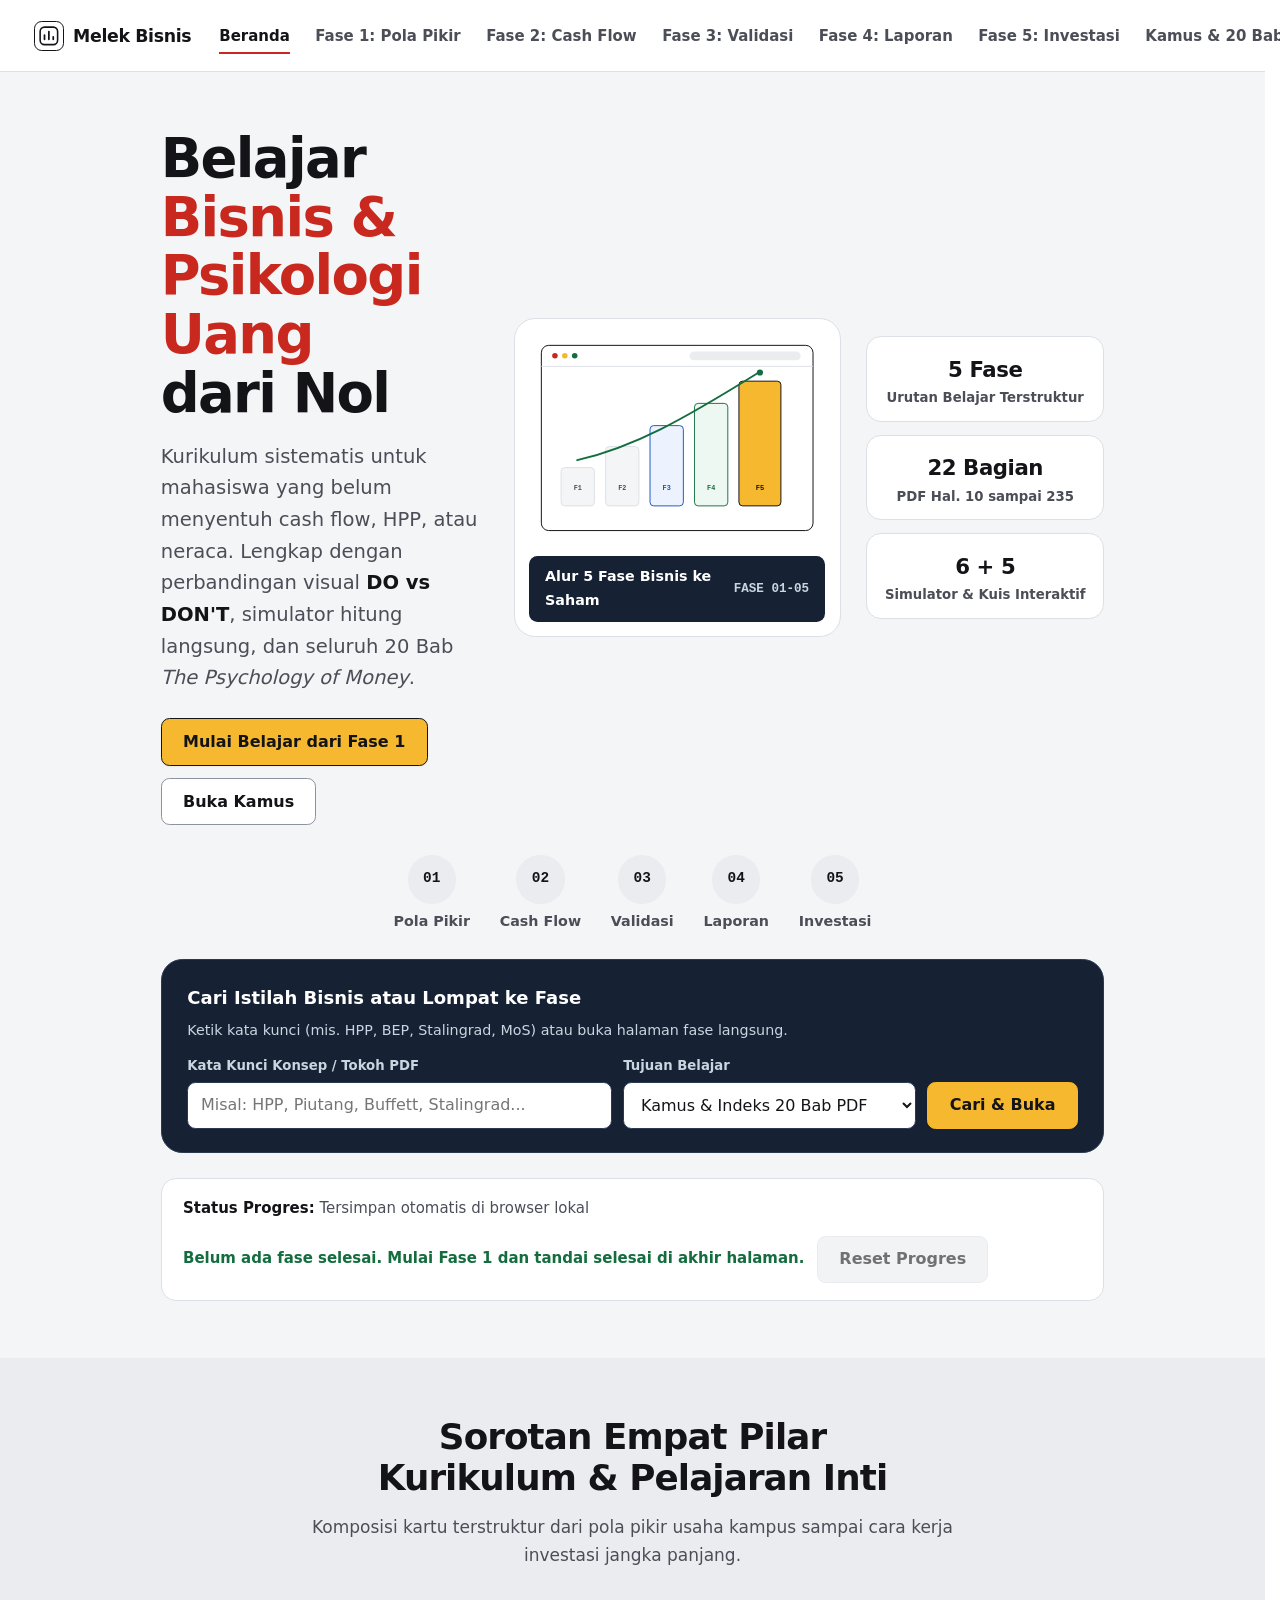
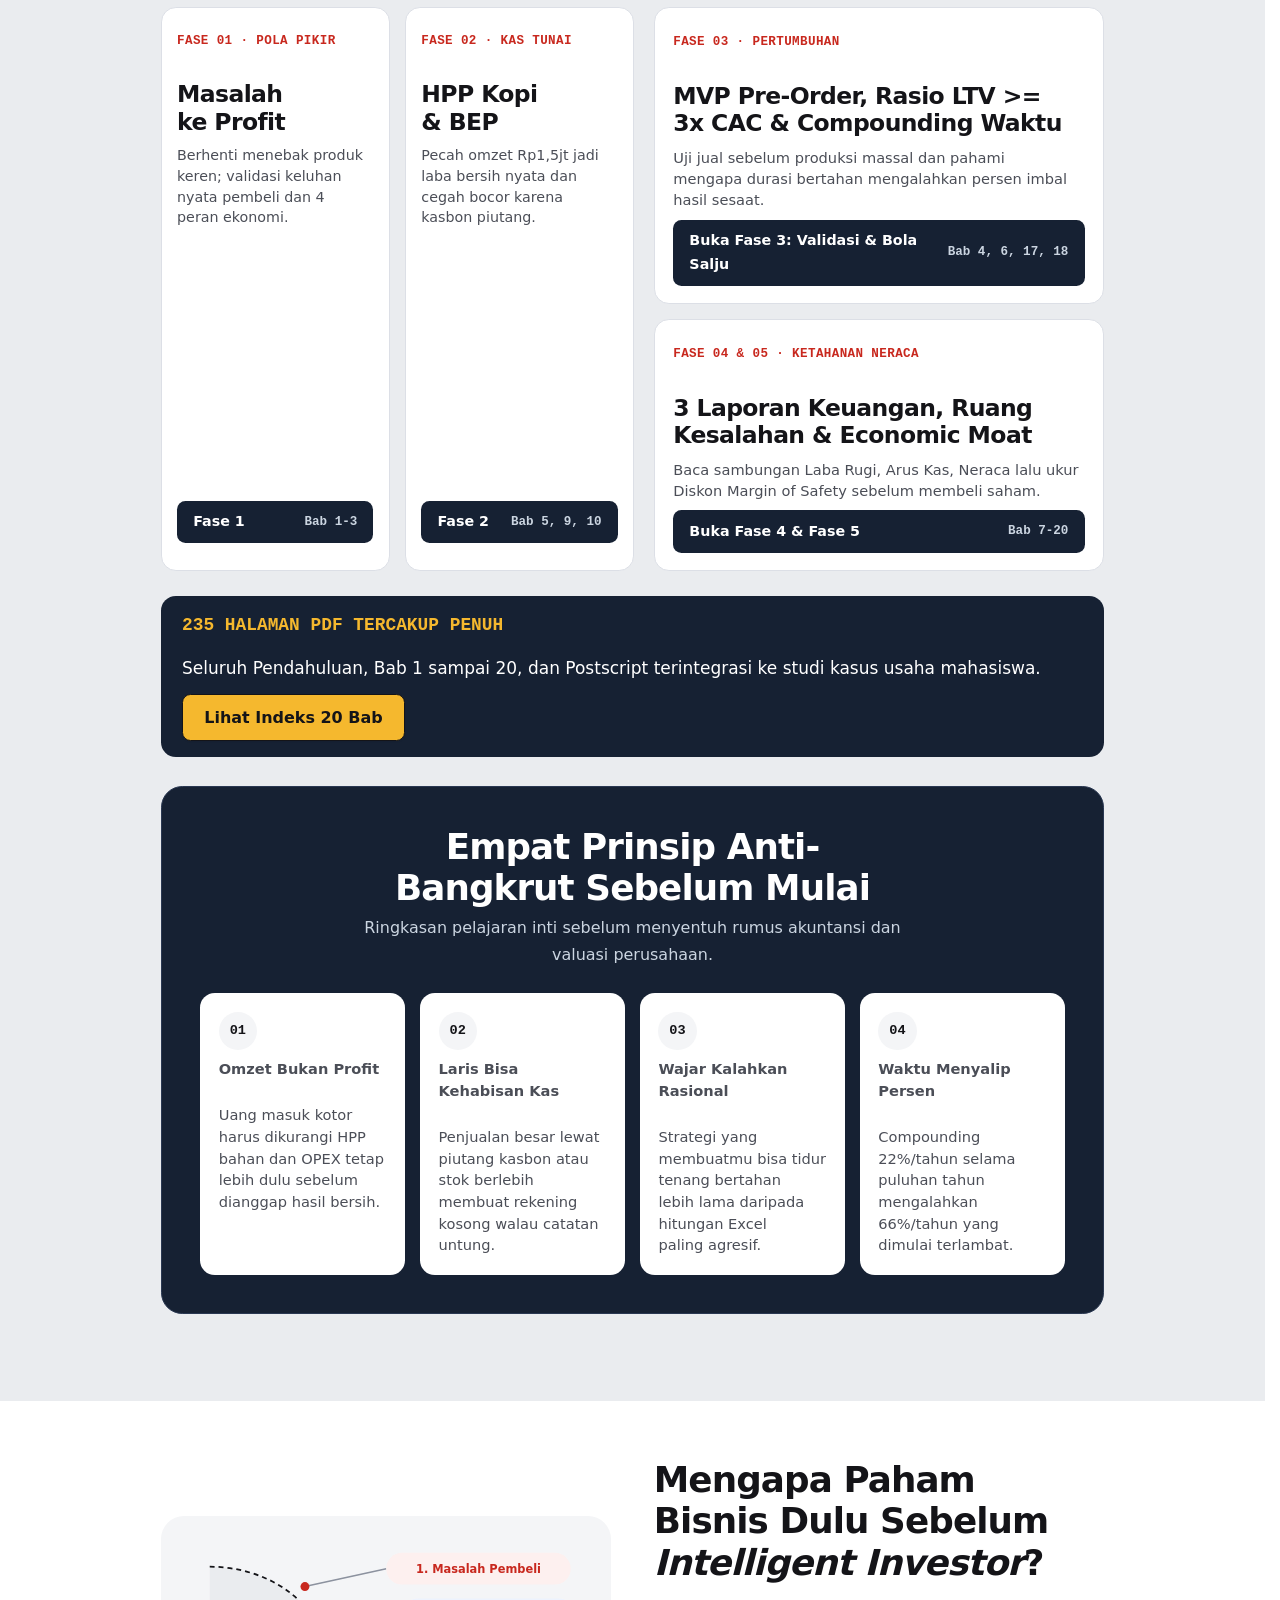
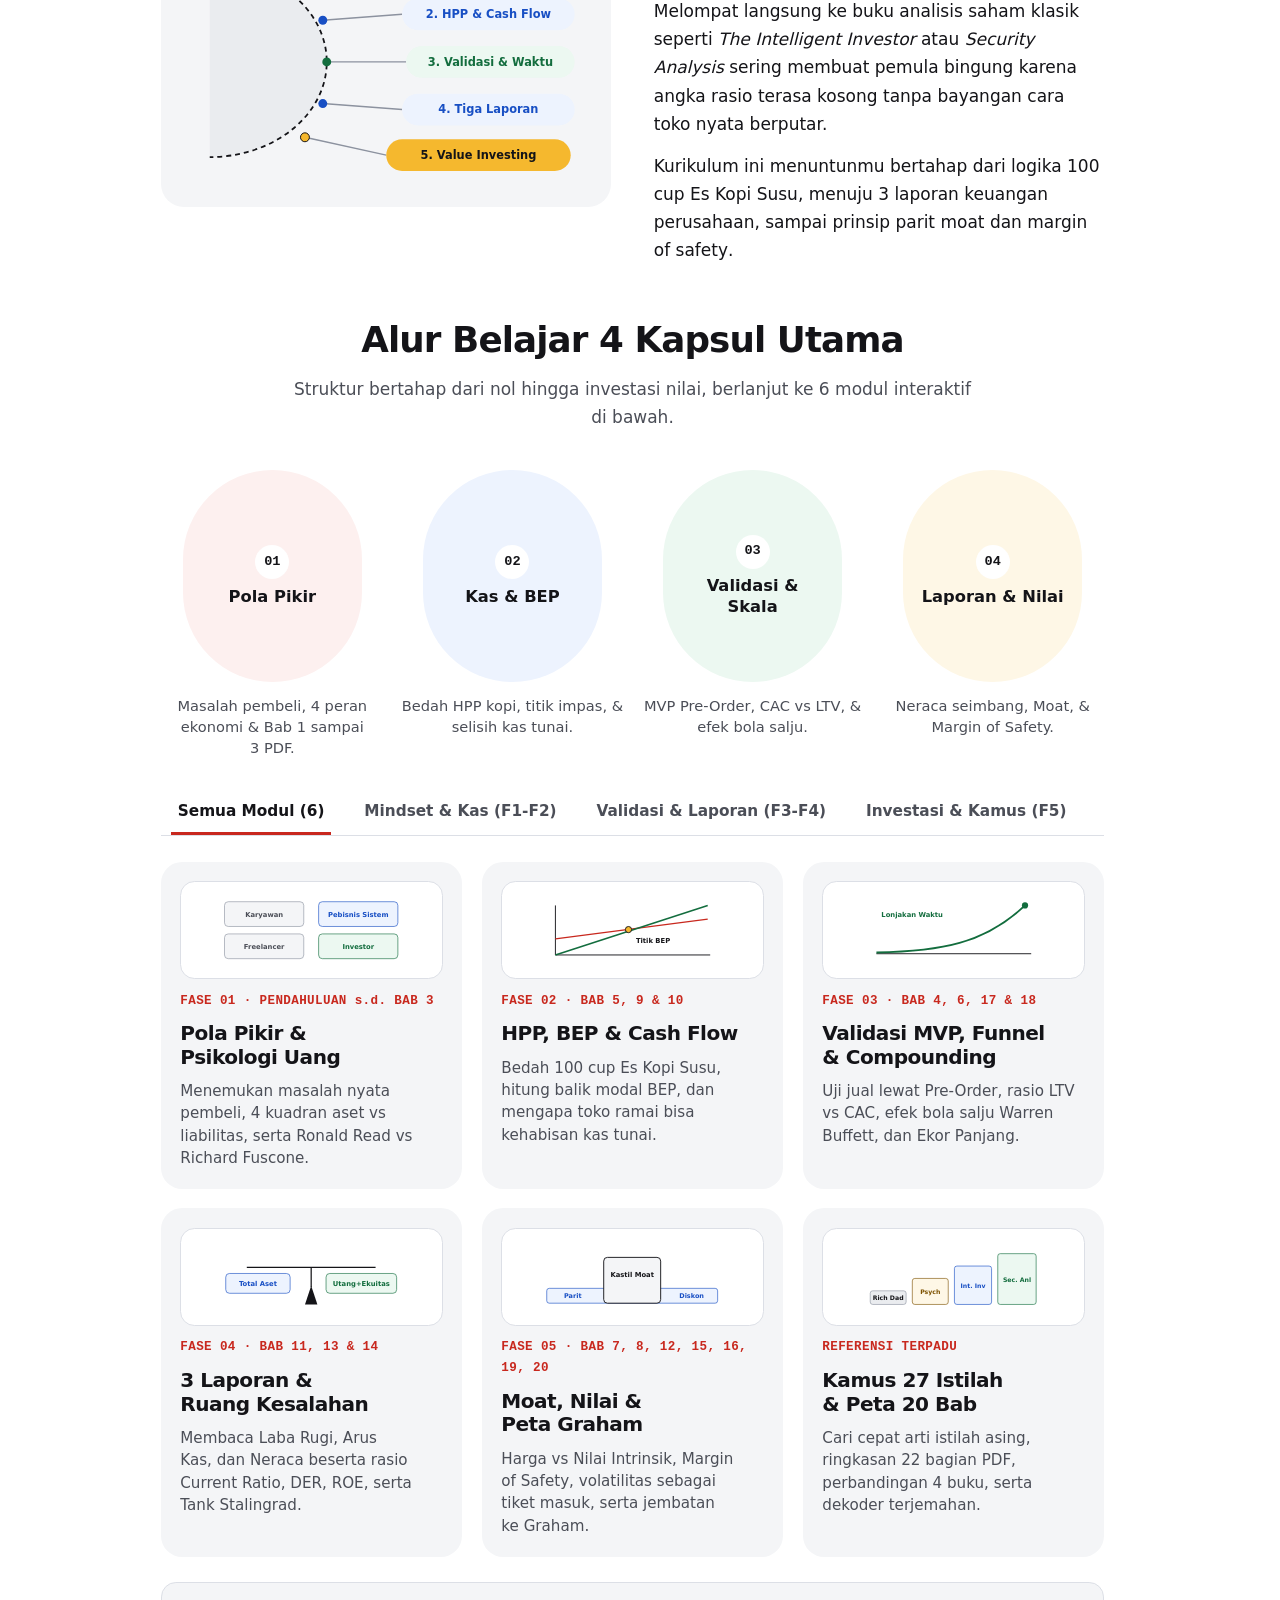
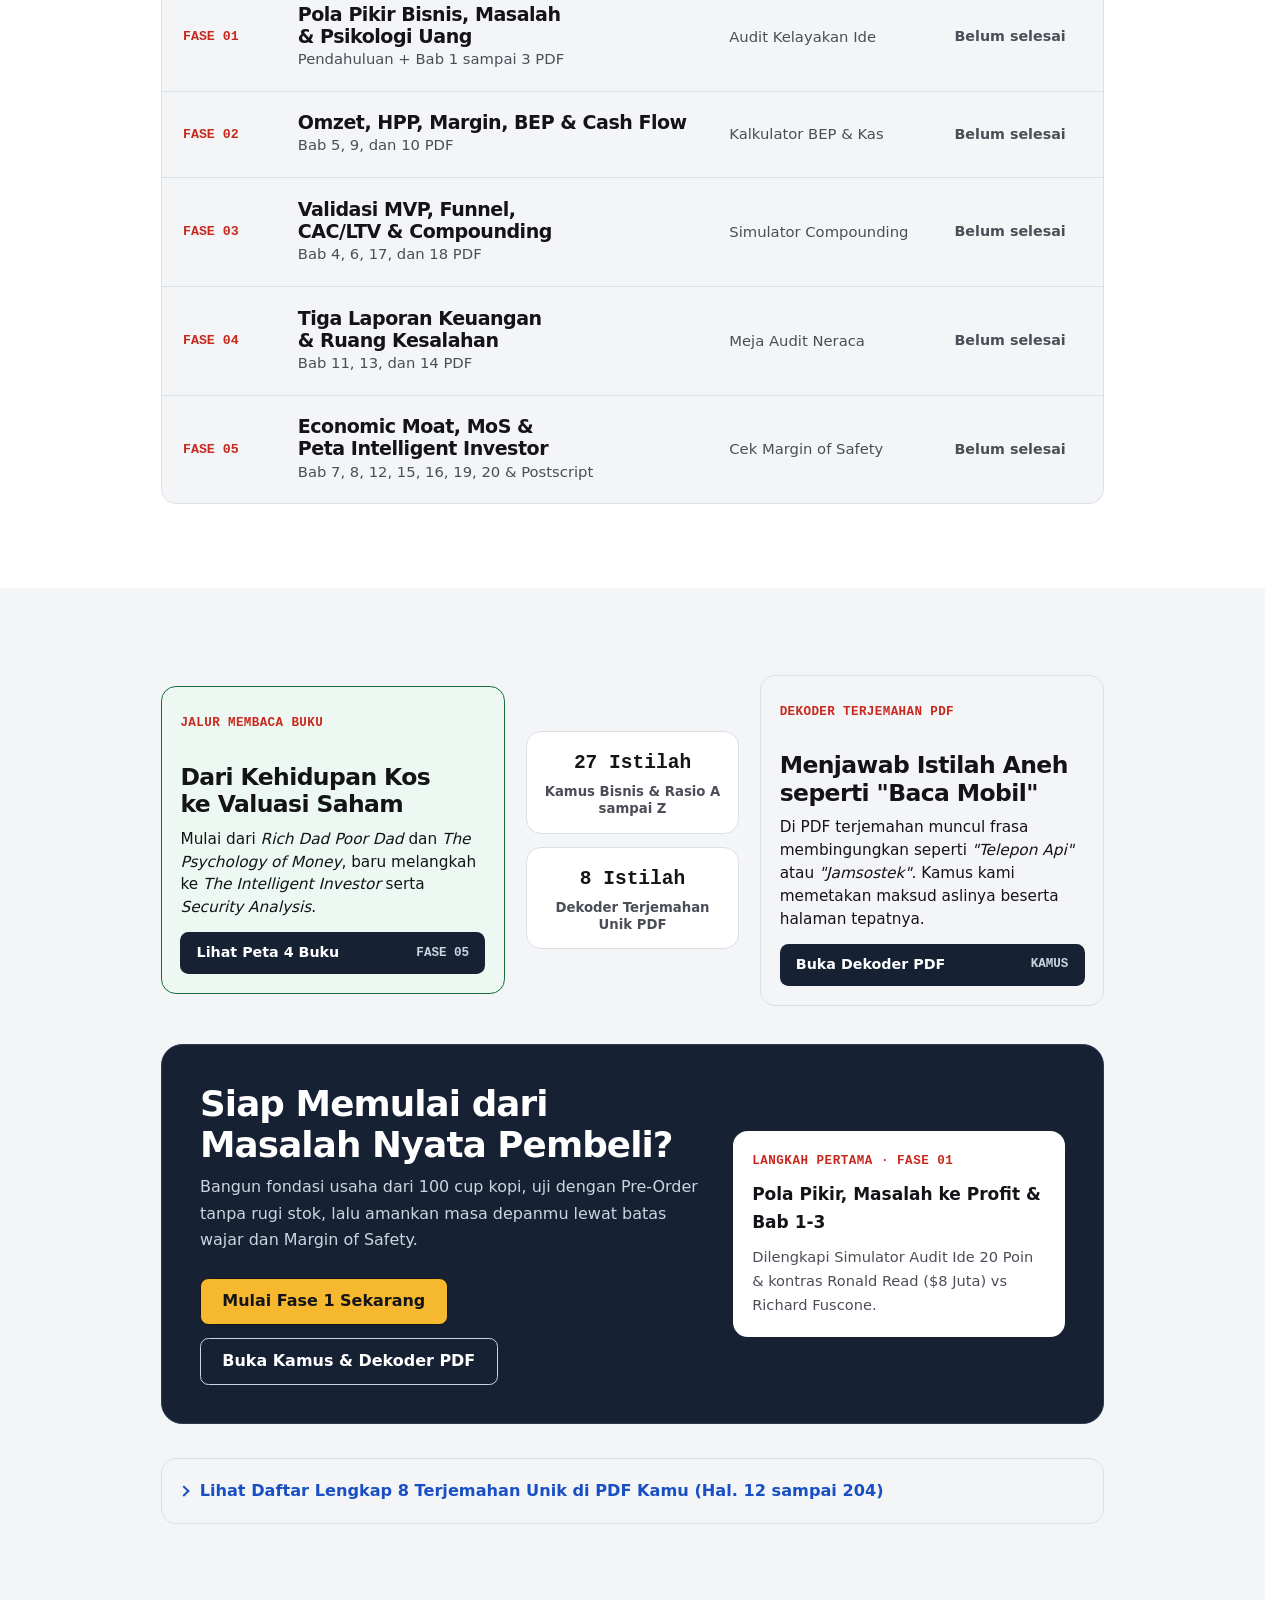
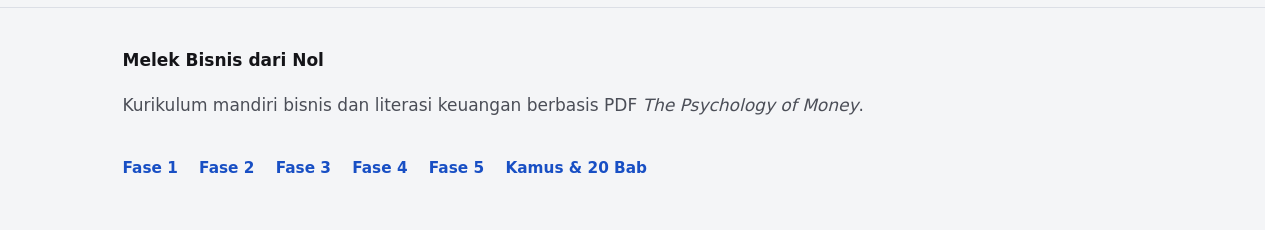
==== index.html @ 65ed7273 "chore: fix live audit line-length/nested-card findings, SVG mobile readability, and sync v4 docs" ====
<!DOCTYPE html>
<html lang="id">
<head>
  <meta charset="utf-8">
  <meta name="viewport" content="width=device-width, initial-scale=1.0">
  <meta name="color-scheme" content="light dark">
  <script>
    try {
      var t = localStorage.getItem("color-scheme");
      if (t === "light" || t === "dark") {
        document.querySelector('meta[name="color-scheme"]').content = t;
        document.documentElement.setAttribute("data-theme", t);
      }
    } catch (e) {}
  </script>
  <title>Melek Bisnis dari Nol | Peta Kurikulum &amp; Psikologi Uang</title>
  <link rel="icon" type="image/svg+xml" href="data:image/svg+xml,%3Csvg xmlns='http://www.w3.org/2000/svg' viewBox='0 0 24 24'%3E%3Crect width='24' height='24' rx='6' fill='%23141418'/%3E%3Cpath d='M7 17v-5M12 17V7M17 17v-3' stroke='%23FFFFFF' stroke-width='2.2' stroke-linecap='round'/%3E%3C/svg%3E">
  <link rel="stylesheet" href="styles.css?v=20261127f">
  <script defer src="app.js?v=20261127f"></script>
  <script type="application/ld+json">
  {
    "@context": "https://schema.org",
    "@type": "Course",
    "name": "Melek Bisnis dari Nol & Psikologi Uang",
    "description": "Kurikulum mandiri belajar bisnis, keuangan dasar, laporan keuangan, dan pengantar value investing dari nol dengan studi kasus kampus dan The Psychology of Money.",
    "inLanguage": "id",
    "provider": {
      "@type": "Organization",
      "name": "Melek Bisnis",
      "url": "https://voltakyy.github.io/melek-bisnis/"
    }
  }
  </script>
</head>
<body>
  <a href="#main-content" class="skip-link">Langsung ke konten utama</a>
  <div id="reading-progress" class="reading-progress" aria-hidden="true"></div>

  <header class="site-header">
    <div class="header-inner">
      <a class="site-logo" href="index.html" aria-current="page">
        <svg class="brand-mark" viewBox="0 0 24 24" width="24" height="24" aria-hidden="true">
          <rect x="2" y="2" width="20" height="20" rx="5" fill="none" stroke="currentColor" stroke-width="1.8"/>
          <path d="M7 16V11M12 16V7M17 16V13" stroke="currentColor" stroke-width="2" stroke-linecap="round"/>
        </svg>
        <span>Melek Bisnis</span>
      </a>

      <div class="header-controls">
        <nav class="site-nav" aria-label="Navigasi kurikulum">
          <button class="menu-button" type="button" popovertarget="site-menu" popovertargetaction="toggle" aria-controls="site-menu" aria-expanded="false">
            <svg width="16" height="16" viewBox="0 0 16 16" aria-hidden="true">
              <path d="M2 4h12M2 8h12M2 12h12" stroke="currentColor" stroke-width="1.8" stroke-linecap="round"/>
            </svg>
            <span>Menu</span>
          </button>

          <ul id="site-menu" class="site-menu" popover="auto">
            <li><a href="index.html" aria-current="page">Beranda</a></li>
            <li><a href="fase-1.html">Fase 1: Pola Pikir</a></li>
            <li><a href="fase-2.html">Fase 2: Cash Flow</a></li>
            <li><a href="fase-3.html">Fase 3: Validasi</a></li>
            <li><a href="fase-4.html">Fase 4: Laporan</a></li>
            <li><a href="fase-5.html">Fase 5: Investasi</a></li>
            <li><a href="kamus-pdf.html">Kamus &amp; 20 Bab</a></li>
          </ul>
        </nav>

        <button id="theme-toggle" class="theme-toggle" type="button" aria-label="Ubah tema tampilan">
          <svg class="theme-icon icon-to-dark" viewBox="0 0 16 16" width="16" height="16" aria-hidden="true">
            <path d="M12.9 10.6A5.5 5.5 0 0 1 5.4 3.1a5.5 5.5 0 1 0 7.5 7.5Z" fill="none" stroke="currentColor" stroke-width="1.5" stroke-linejoin="round"/>
          </svg>
          <svg class="theme-icon icon-to-light" viewBox="0 0 16 16" width="16" height="16" aria-hidden="true">
            <circle cx="8" cy="8" r="3.2" fill="none" stroke="currentColor" stroke-width="1.5"/>
            <path d="M8 1.5v1.6M8 12.9v1.6M1.5 8h1.6M12.9 8h1.6M3.4 3.4l1.1 1.1M11.5 11.5l1.1 1.1M12.6 3.4l-1.1 1.1M4.5 11.5l-1.1 1.1" stroke="currentColor" stroke-width="1.5" stroke-linecap="round"/>
          </svg>
          <span data-theme-label>Sistem</span>
        </button>
      </div>
    </div>
  </header>

  <main id="main-content" tabindex="-1">
    <!-- BAND 1: ASYMMETRIC TRIAD HERO + KPI STACK + DARK QUICK FINDER (Surface Band) -->
    <section class="band band-surface" aria-label="Pembuka kurikulum">
      <div class="container">
        <div class="hero-triad">
          <div>
            <h1>Belajar <span class="title-accent">Bisnis &amp; Psikologi Uang</span> dari Nol</h1>
            <p class="hero-lead">
              Kurikulum sistematis untuk mahasiswa yang belum menyentuh cash flow, HPP, atau neraca. Lengkap dengan perbandingan visual <strong>DO vs DON'T</strong>, simulator hitung langsung, dan seluruh 20 Bab <cite>The Psychology of Money</cite>.
            </p>
            <div class="hero-actions">
              <a class="btn btn-primary" href="fase-1.html">Mulai Belajar dari Fase 1</a>
              <a class="btn btn-secondary" href="kamus-pdf.html">Buka Kamus</a>
            </div>
          </div>

          <figure class="framed-showcase">
            <svg viewBox="0 0 480 340" width="480" height="340" role="img" aria-labelledby="hero-wire-t hero-wire-d">
              <title id="hero-wire-t">Diagram perjalanan belajar bisnis dari masalah nyata ke investasi</title>
              <desc id="hero-wire-d">Kerangka bersih memperlihatkan lima langkah naik dari Fase 1 Pola Pikir, Fase 2 Cash Flow, Fase 3 Validasi, Fase 4 Laporan, hingga Fase 5 Investasi dengan grafik pertumbuhan hijau.</desc>
              <rect x="20" y="20" width="440" height="300" rx="12" fill="var(--bg-page)" stroke="var(--ink-frame)" stroke-width="1.6"/>
              <line x1="20" y1="54" x2="460" y2="54" stroke="var(--border-subtle)" stroke-width="1.5"/>
              <circle cx="42" cy="37" r="4.5" fill="var(--neg)"/>
              <circle cx="58" cy="37" r="4.5" fill="var(--cta-bg)"/>
              <circle cx="74" cy="37" r="4.5" fill="var(--pos)"/>
              <rect x="260" y="30" width="180" height="14" rx="7" fill="var(--bg-subtle)"/>

              <rect x="52" y="218" width="54" height="62" rx="6" fill="var(--bg-surface)" stroke="var(--border-subtle)" stroke-width="1.5"/>
              <rect x="124" y="184" width="54" height="96" rx="6" fill="var(--bg-surface)" stroke="var(--border-subtle)" stroke-width="1.5"/>
              <rect x="196" y="150" width="54" height="130" rx="6" fill="var(--info-soft)" stroke="var(--info)" stroke-width="1.5"/>
              <rect x="268" y="114" width="54" height="166" rx="6" fill="var(--pos-soft)" stroke="var(--pos)" stroke-width="1.5"/>
              <rect x="340" y="78" width="68" height="202" rx="6" fill="var(--cta-bg)" stroke="var(--ink-frame)" stroke-width="1.6"/>

              <path d="M78 206 C 170 185, 250 140, 372 64" fill="none" stroke="var(--pos)" stroke-width="3" stroke-linecap="round"/>
              <circle cx="374" cy="64" r="5" fill="var(--pos)"/>
              <text x="79" y="254" text-anchor="middle" fill="var(--text-secondary)" font-size="11" font-weight="700" font-family="ui-monospace, monospace">F1</text>
              <text x="151" y="254" text-anchor="middle" fill="var(--text-secondary)" font-size="11" font-weight="700" font-family="ui-monospace, monospace">F2</text>
              <text x="223" y="254" text-anchor="middle" fill="var(--info)" font-size="11" font-weight="700" font-family="ui-monospace, monospace">F3</text>
              <text x="295" y="254" text-anchor="middle" fill="var(--pos)" font-size="11" font-weight="700" font-family="ui-monospace, monospace">F4</text>
              <text x="374" y="254" text-anchor="middle" fill="var(--cta-ink)" font-size="11.5" font-weight="800" font-family="ui-monospace, monospace">F5</text>
            </svg>
            <a class="dark-pill-bar" href="fase-1.html">
              <span>Alur 5 Fase Bisnis ke Saham</span>
              <span class="dark-pill-bar-sub">FASE 01-05</span>
            </a>
          </figure>

          <aside class="metric-stack" aria-label="Ringkasan cakupan kurikulum">
            <div class="metric-stack-card">
              <span class="metric-stack-val">5 Fase</span>
              <span class="metric-stack-label">Urutan Belajar Terstruktur</span>
            </div>
            <div class="metric-stack-card">
              <span class="metric-stack-val">22 Bagian</span>
              <span class="metric-stack-label">PDF Hal. 10 sampai 235</span>
            </div>
            <div class="metric-stack-card">
              <span class="metric-stack-val">6 + 5</span>
              <span class="metric-stack-label">Simulator &amp; Kuis Interaktif</span>
            </div>
          </aside>
        </div>

        <div class="bead-rail" aria-label="Lompat cepat 5 fase">
          <a class="bead-step" href="fase-1.html"><span class="bead-dot">01</span><span>Pola Pikir</span></a>
          <a class="bead-step" href="fase-2.html"><span class="bead-dot">02</span><span>Cash Flow</span></a>
          <a class="bead-step" href="fase-3.html"><span class="bead-dot">03</span><span>Validasi</span></a>
          <a class="bead-step" href="fase-4.html"><span class="bead-dot">04</span><span>Laporan</span></a>
          <a class="bead-step" href="fase-5.html"><span class="bead-dot">05</span><span>Investasi</span></a>
        </div>

        <div class="finder-strip" aria-label="Pencari cepat istilah bisnis dan fase">
          <div class="finder-strip-head">
            <p class="finder-strip-title">Cari Istilah Bisnis atau Lompat ke Fase</p>
            <span class="finder-strip-sub">Ketik kata kunci (mis. HPP, BEP, Stalingrad, MoS) atau buka halaman fase langsung.</span>
          </div>
          <form id="quick-finder-form" class="finder-form" data-quick-finder>
            <div>
              <label for="qf-query">Kata Kunci Konsep / Tokoh PDF</label>
              <input id="qf-query" data-qf-query class="text-input" type="search" placeholder="Misal: HPP, Piutang, Buffett, Stalingrad...">
            </div>
            <div>
              <label for="qf-target">Tujuan Belajar</label>
              <select id="qf-target" data-qf-target class="select-input">
                <option value="kamus-pdf.html">Kamus &amp; Indeks 20 Bab PDF</option>
                <option value="fase-1.html">Fase 1: Pola Pikir &amp; Bab 1 s.d. 3</option>
                <option value="fase-2.html">Fase 2: HPP, BEP &amp; Cash Flow</option>
                <option value="fase-3.html">Fase 3: MVP, CAC/LTV &amp; Compounding</option>
                <option value="fase-4.html">Fase 4: 3 Laporan &amp; Ruang Kesalahan</option>
                <option value="fase-5.html">Fase 5: Economic Moat &amp; Graham</option>
              </select>
            </div>
            <button class="btn btn-primary" type="submit">Cari &amp; Buka</button>
          </form>
        </div>

        <div class="proof-strip" style="margin-block: 1.15rem 0;" aria-label="Ringkasan materi dan progres belajar">
          <div class="proof-stats">
            <span><strong>Status Progres:</strong> Tersimpan otomatis di browser lokal</span>
          </div>
          <div class="proof-progress">
            <p id="progress-summary">Belum ada fase selesai. Mulai Fase 1 dan tandai selesai di akhir halaman.</p>
            <button id="reset-progress-btn" class="btn btn-subtle" type="button">Reset Progres</button>
          </div>
        </div>
      </div>
    </section>

    <!-- BAND 2: ASYMMETRIC MOSAIC + DARK CONTRAST SLAB ("Why Choose" Pattern) -->
    <section class="band band-muted" aria-labelledby="trio-why-title">
      <div class="container">
        <div class="section-head-centered">
          <h2 id="trio-why-title">Sorotan Empat Pilar Kurikulum &amp; Pelajaran Inti</h2>
          <p class="muted">Komposisi kartu terstruktur dari pola pikir usaha kampus sampai cara kerja investasi jangka panjang.</p>
        </div>

        <div class="asymmetric-mosaic" aria-label="Peta asimetris empat pilar utama">
          <div class="mosaic-portraits">
            <article class="mosaic-portrait-card">
              <div>
                <span class="schema-card-code">FASE 01 · POLA PIKIR</span>
                <h3>Masalah ke Profit</h3>
                <p>Berhenti menebak produk keren; validasi keluhan nyata pembeli dan 4 peran ekonomi.</p>
              </div>
              <a class="dark-pill-bar" href="fase-1.html"><span>Fase 1</span><span class="dark-pill-bar-sub">Bab 1-3</span></a>
            </article>
            <article class="mosaic-portrait-card">
              <div>
                <span class="schema-card-code">FASE 02 · KAS TUNAI</span>
                <h3>HPP Kopi &amp; BEP</h3>
                <p>Pecah omzet Rp1,5jt jadi laba bersih nyata dan cegah bocor karena kasbon piutang.</p>
              </div>
              <a class="dark-pill-bar" href="fase-2.html"><span>Fase 2</span><span class="dark-pill-bar-sub">Bab 5, 9, 10</span></a>
            </article>
          </div>

          <div class="mosaic-landscapes">
            <article class="mosaic-wide-card">
              <div>
                <span class="schema-card-code">FASE 03 · PERTUMBUHAN</span>
                <h3>MVP Pre-Order, Rasio LTV &gt;= 3x CAC &amp; Compounding Waktu</h3>
                <p>Uji jual sebelum produksi massal dan pahami mengapa durasi bertahan mengalahkan persen imbal hasil sesaat.</p>
              </div>
              <a class="dark-pill-bar" href="fase-3.html"><span>Buka Fase 3: Validasi &amp; Bola Salju</span><span class="dark-pill-bar-sub">Bab 4, 6, 17, 18</span></a>
            </article>
            <article class="mosaic-wide-card">
              <div>
                <span class="schema-card-code">FASE 04 &amp; 05 · KETAHANAN NERACA</span>
                <h3>3 Laporan Keuangan, Ruang Kesalahan &amp; Economic Moat</h3>
                <p>Baca sambungan Laba Rugi, Arus Kas, Neraca lalu ukur Diskon Margin of Safety sebelum membeli saham.</p>
              </div>
              <a class="dark-pill-bar" href="fase-4.html"><span>Buka Fase 4 &amp; Fase 5</span><span class="dark-pill-bar-sub">Bab 7-20</span></a>
            </article>
          </div>
        </div>

        <div class="mosaic-stat-banner">
          <span class="mosaic-stat-lead">235 HALAMAN PDF TERCAKUP PENUH</span>
          <span>Seluruh Pendahuluan, Bab 1 sampai 20, dan Postscript terintegrasi ke studi kasus usaha mahasiswa.</span>
          <a class="btn btn-primary" href="kamus-pdf.html">Lihat Indeks 20 Bab</a>
        </div>

        <div class="contrast-slab" aria-label="Empat prinsip kunci agar pemula tidak bangkrut">
          <div class="contrast-slab-head">
            <h2>Empat Prinsip Anti-Bangkrut Sebelum Mulai</h2>
            <p>Ringkasan pelajaran inti sebelum menyentuh rumus akuntansi dan valuasi perusahaan.</p>
          </div>
          <div class="slab-grid-4">
            <div class="slab-card">
              <div class="slab-card-icon">01</div>
              <p class="slab-card-title">Omzet Bukan Profit</p>
              <p>Uang masuk kotor harus dikurangi HPP bahan dan OPEX tetap lebih dulu sebelum dianggap hasil bersih.</p>
            </div>
            <div class="slab-card">
              <div class="slab-card-icon">02</div>
              <p class="slab-card-title">Laris Bisa Kehabisan Kas</p>
              <p>Penjualan besar lewat piutang kasbon atau stok berlebih membuat rekening kosong walau catatan untung.</p>
            </div>
            <div class="slab-card">
              <div class="slab-card-icon">03</div>
              <p class="slab-card-title">Wajar Kalahkan Rasional</p>
              <p>Strategi yang membuatmu bisa tidur tenang bertahan lebih lama daripada hitungan Excel paling agresif.</p>
            </div>
            <div class="slab-card">
              <div class="slab-card-icon">04</div>
              <p class="slab-card-title">Waktu Menyalip Persen</p>
              <p>Compounding 22%/tahun selama puluhan tahun mengalahkan 66%/tahun yang dimulai terlambat.</p>
            </div>
          </div>
        </div>
      </div>
    </section>

    <!-- BAND 3: RADIAL ORBIT & 4 CAPSULE FLOW + CURRICULUM SHOWCASE -->
    <section class="band" aria-labelledby="kurikulum-index-title">
      <div class="container">
        <div class="zigzag-row" style="margin-block-end: 3.25rem;">
          <figure class="zigzag-visual">
            <svg viewBox="0 0 420 260" width="420" height="260" role="img" aria-labelledby="about-loop-t about-loop-d">
              <title id="about-loop-t">Diagram lengkung radial 5 tahap belajar bisnis</title>
              <desc id="about-loop-d">Busur besar di kiri memancarkan lima titik cabang menuju Pola Pikir, Cash Flow, Validasi, Laporan Keuangan, dan Value Investing.</desc>
              <path d="M 32 34 A 118 96 0 0 1 32 226" fill="var(--bg-subtle)"/>
              <path d="M 32 34 A 118 96 0 0 1 32 226" fill="none" stroke="var(--ink-frame)" stroke-width="1.8" stroke-dasharray="5 4"/>
              <line x1="128" y1="54" x2="210" y2="36" stroke="var(--border-control)" stroke-width="1.4"/>
              <line x1="146" y1="88" x2="226" y2="82" stroke="var(--border-control)" stroke-width="1.4"/>
              <line x1="150" y1="130" x2="230" y2="130" stroke="var(--border-control)" stroke-width="1.4"/>
              <line x1="146" y1="172" x2="226" y2="178" stroke="var(--border-control)" stroke-width="1.4"/>
              <line x1="128" y1="206" x2="210" y2="224" stroke="var(--border-control)" stroke-width="1.4"/>

              <circle cx="128" cy="54" r="4.5" fill="var(--neg)"/>
              <circle cx="146" cy="88" r="4.5" fill="var(--info)"/>
              <circle cx="150" cy="130" r="4.5" fill="var(--pos)"/>
              <circle cx="146" cy="172" r="4.5" fill="var(--accent)"/>
              <circle cx="128" cy="206" r="4.5" fill="var(--cta-bg)" stroke="var(--ink-frame)"/>

              <rect x="210" y="20" width="186" height="32" rx="16" fill="var(--neg-soft)"/>
              <rect x="226" y="66" width="174" height="32" rx="16" fill="var(--info-soft)"/>
              <rect x="230" y="114" width="170" height="32" rx="16" fill="var(--pos-soft)"/>
              <rect x="226" y="162" width="174" height="32" rx="16" fill="var(--accent-soft)"/>
              <rect x="210" y="208" width="186" height="32" rx="16" fill="var(--cta-bg)"/>

              <text x="303" y="40" text-anchor="middle" fill="var(--neg)" font-size="11.5" font-weight="700">1. Masalah Pembeli</text>
              <text x="313" y="86" text-anchor="middle" fill="var(--info)" font-size="11.5" font-weight="700">2. HPP &amp; Cash Flow</text>
              <text x="315" y="134" text-anchor="middle" fill="var(--pos)" font-size="11.5" font-weight="700">3. Validasi &amp; Waktu</text>
              <text x="313" y="182" text-anchor="middle" fill="var(--accent)" font-size="11.5" font-weight="700">4. Tiga Laporan</text>
              <text x="303" y="228" text-anchor="middle" fill="var(--cta-ink)" font-size="11.5" font-weight="800">5. Value Investing</text>
            </svg>
          </figure>

          <div class="prose">
            <h2>Mengapa Paham Bisnis Dulu Sebelum <cite>Intelligent Investor</cite>?</h2>
            <p>
              Melompat langsung ke buku analisis saham klasik seperti <cite>The Intelligent Investor</cite> atau <cite>Security Analysis</cite> sering membuat pemula bingung karena angka rasio terasa kosong tanpa bayangan cara toko nyata berputar.
            </p>
            <p>
              Kurikulum ini menuntunmu bertahap dari logika 100 cup Es Kopi Susu, menuju 3 laporan keuangan perusahaan, sampai prinsip parit moat dan <span lang="en">margin of safety</span>.
            </p>
          </div>
        </div>

        <div class="section-head-centered">
          <h2 id="kurikulum-index-title">Alur Belajar 4 Kapsul Utama</h2>
          <p class="muted">Struktur bertahap dari nol hingga investasi nilai, berlanjut ke 6 modul interaktif di bawah.</p>
        </div>

        <div class="capsule-grid" aria-label="Empat tahap belajar utama">
          <div class="capsule-col">
            <div class="capsule-pill tone-neg">
              <span class="capsule-badge">01</span>
              <span class="capsule-title">Pola Pikir</span>
            </div>
            <p class="capsule-desc">Masalah pembeli, 4 peran ekonomi &amp; Bab 1 sampai 3 PDF.</p>
          </div>
          <div class="capsule-col">
            <div class="capsule-pill tone-info">
              <span class="capsule-badge">02</span>
              <span class="capsule-title">Kas &amp; BEP</span>
            </div>
            <p class="capsule-desc">Bedah HPP kopi, titik impas, &amp; selisih kas tunai.</p>
          </div>
          <div class="capsule-col">
            <div class="capsule-pill tone-pos">
              <span class="capsule-badge">03</span>
              <span class="capsule-title">Validasi &amp; Skala</span>
            </div>
            <p class="capsule-desc">MVP Pre-Order, CAC vs LTV, &amp; efek bola salju.</p>
          </div>
          <div class="capsule-col">
            <div class="capsule-pill tone-gold">
              <span class="capsule-badge">04</span>
              <span class="capsule-title">Laporan &amp; Nilai</span>
            </div>
            <p class="capsule-desc">Neraca seimbang, Moat, &amp; Margin of Safety.</p>
          </div>
        </div>

        <div class="dept-tabs" role="tablist" data-dept-tablist aria-label="Saring modul berdasarkan kelompok topik">
          <button type="button" role="tab" aria-selected="true" tabindex="0" data-track-filter="all">Semua Modul (6)</button>
          <button type="button" role="tab" aria-selected="false" tabindex="-1" data-track-filter="fondasi">Mindset &amp; Kas (F1-F2)</button>
          <button type="button" role="tab" aria-selected="false" tabindex="-1" data-track-filter="operasi">Validasi &amp; Laporan (F3-F4)</button>
          <button type="button" role="tab" aria-selected="false" tabindex="-1" data-track-filter="nilai">Investasi &amp; Kamus (F5)</button>
        </div>

        <div class="schema-gallery">
          <article class="schema-card" data-track-card="fondasi">
            <svg viewBox="0 0 320 120" width="320" height="120" role="img" aria-labelledby="thumb-f1-t thumb-f1-d">
              <title id="thumb-f1-t">Skema Fase 1: 4 Kuadran Peran Ekonomi</title>
              <desc id="thumb-f1-d">Empat kotak berpasangan menunjukkan transisi ke pemilik sistem dan investor.</desc>
              <rect x="20" y="14" width="128" height="40" rx="6" fill="var(--bg-surface)" stroke="var(--border-control)"/>
              <rect x="172" y="14" width="128" height="40" rx="6" fill="var(--info-soft)" stroke="var(--info)"/>
              <rect x="20" y="66" width="128" height="40" rx="6" fill="var(--bg-surface)" stroke="var(--border-control)"/>
              <rect x="172" y="66" width="128" height="40" rx="6" fill="var(--pos-soft)" stroke="var(--pos)"/>
              <text x="84" y="38" text-anchor="middle" fill="var(--text-secondary)" font-size="11" font-weight="700">Karyawan</text>
              <text x="236" y="38" text-anchor="middle" fill="var(--info)" font-size="11" font-weight="700">Pebisnis Sistem</text>
              <text x="84" y="90" text-anchor="middle" fill="var(--text-secondary)" font-size="11" font-weight="700">Freelancer</text>
              <text x="236" y="90" text-anchor="middle" fill="var(--pos)" font-size="11" font-weight="700">Investor</text>
            </svg>
            <span class="schema-card-code">FASE 01 · PENDAHULUAN s.d. BAB 3</span>
            <h3><a class="card-link" href="fase-1.html">Pola Pikir &amp; Psikologi Uang</a></h3>
            <p>Menemukan masalah nyata pembeli, 4 kuadran aset vs liabilitas, serta Ronald Read vs Richard Fuscone.</p>
          </article>

          <article class="schema-card" data-track-card="fondasi">
            <svg viewBox="0 0 320 120" width="320" height="120" role="img" aria-labelledby="thumb-f2-t thumb-f2-d">
              <title id="thumb-f2-t">Skema Fase 2: Titik Impas BEP</title>
              <desc id="thumb-f2-d">Garis pendapatan memotong garis total biaya di titik BEP.</desc>
              <line x1="36" y1="100" x2="286" y2="100" stroke="var(--ink-frame)" stroke-width="1.5"/>
              <line x1="36" y1="20" x2="36" y2="100" stroke="var(--ink-frame)" stroke-width="1.5"/>
              <line x1="36" y1="74" x2="282" y2="42" stroke="var(--neg)" stroke-width="2"/>
              <line x1="36" y1="100" x2="282" y2="20" stroke="var(--pos)" stroke-width="2.5"/>
              <circle cx="154" cy="59" r="5" fill="var(--cta-bg)" stroke="var(--ink-frame)" stroke-width="1.5"/>
              <text x="166" y="80" fill="var(--text-primary)" font-size="11" font-weight="700">Titik BEP</text>
            </svg>
            <span class="schema-card-code">FASE 02 · BAB 5, 9 &amp; 10</span>
            <h3><a class="card-link" href="fase-2.html">HPP, BEP &amp; Cash Flow</a></h3>
            <p>Bedah 100 cup Es Kopi Susu, hitung balik modal BEP, dan mengapa toko ramai bisa kehabisan kas tunai.</p>
          </article>

          <article class="schema-card" data-track-card="operasi">
            <svg viewBox="0 0 320 120" width="320" height="120" role="img" aria-labelledby="thumb-f3-t thumb-f3-d">
              <title id="thumb-f3-t">Skema Fase 3: Kurva Eksponensial Compounding</title>
              <desc id="thumb-f3-d">Kurva pertumbuhan menanjak tajam pada paruh waktu akhir.</desc>
              <line x1="36" y1="98" x2="286" y2="98" stroke="var(--ink-frame)" stroke-width="1.5"/>
              <path d="M36 96 C 140 94, 210 82, 276 20" fill="none" stroke="var(--pos)" stroke-width="3"/>
              <circle cx="276" cy="20" r="5" fill="var(--pos)"/>
              <text x="44" y="38" fill="var(--pos)" font-size="11" font-weight="700">Lonjakan Waktu</text>
            </svg>
            <span class="schema-card-code">FASE 03 · BAB 4, 6, 17 &amp; 18</span>
            <h3><a class="card-link" href="fase-3.html">Validasi MVP, Funnel &amp; Compounding</a></h3>
            <p>Uji jual lewat Pre-Order, rasio LTV vs CAC, efek bola salju Warren Buffett, dan Ekor Panjang.</p>
          </article>

          <article class="schema-card" data-track-card="operasi">
            <svg viewBox="0 0 320 120" width="320" height="120" role="img" aria-labelledby="thumb-f4-t thumb-f4-d">
              <title id="thumb-f4-t">Skema Fase 4: Timbangan Neraca Seimbang</title>
              <desc id="thumb-f4-d">Piringan kiri Total Aset seimbang dengan piringan kanan Utang dan Ekuitas.</desc>
              <polygon points="150,104 170,104 160,74" fill="var(--ink-frame)"/>
              <line x1="56" y1="44" x2="264" y2="44" stroke="var(--ink-frame)" stroke-width="2"/>
              <line x1="160" y1="44" x2="160" y2="76" stroke="var(--ink-frame)" stroke-width="2"/>
              <rect x="22" y="54" width="104" height="32" rx="6" fill="var(--info-soft)" stroke="var(--info)"/>
              <text x="74" y="74" text-anchor="middle" fill="var(--info)" font-size="11" font-weight="700">Total Aset</text>
              <rect x="184" y="54" width="114" height="32" rx="6" fill="var(--pos-soft)" stroke="var(--pos)"/>
              <text x="241" y="74" text-anchor="middle" fill="var(--pos)" font-size="11" font-weight="700">Utang+Ekuitas</text>
            </svg>
            <span class="schema-card-code">FASE 04 · BAB 11, 13 &amp; 14</span>
            <h3><a class="card-link" href="fase-4.html">3 Laporan &amp; Ruang Kesalahan</a></h3>
            <p>Membaca Laba Rugi, Arus Kas, dan Neraca beserta rasio Current Ratio, DER, ROE, serta Tank Stalingrad.</p>
          </article>

          <article class="schema-card" data-track-card="nilai">
            <svg viewBox="0 0 320 120" width="320" height="120" role="img" aria-labelledby="thumb-f5-t thumb-f5-d">
              <title id="thumb-f5-t">Skema Fase 5: Benteng Economic Moat</title>
              <desc id="thumb-f5-d">Bisnis inti di tengah dikelilingi parit moat biru dan diskon keamanan.</desc>
              <rect x="22" y="78" width="276" height="24" rx="4" fill="var(--info-soft)" stroke="var(--info)"/>
              <rect x="114" y="28" width="92" height="74" rx="6" fill="var(--bg-surface)" stroke="var(--ink-frame)" stroke-width="1.5"/>
              <text x="160" y="60" text-anchor="middle" fill="var(--text-primary)" font-size="11" font-weight="700">Kastil Moat</text>
              <text x="64" y="94" text-anchor="middle" fill="var(--info)" font-size="10.5" font-weight="700">Parit</text>
              <text x="256" y="94" text-anchor="middle" fill="var(--info)" font-size="10.5" font-weight="700">Diskon</text>
            </svg>
            <span class="schema-card-code">FASE 05 · BAB 7, 8, 12, 15, 16, 19, 20</span>
            <h3><a class="card-link" href="fase-5.html">Moat, Nilai &amp; Peta Graham</a></h3>
            <p>Harga vs Nilai Intrinsik, Margin of Safety, volatilitas sebagai tiket masuk, serta jembatan ke Graham.</p>
          </article>

          <article class="schema-card" data-track-card="nilai">
            <svg viewBox="0 0 320 120" width="320" height="120" role="img" aria-labelledby="thumb-kam-t thumb-kam-d">
              <title id="thumb-kam-t">Skema Kamus: Tangga 4 Buku</title>
              <desc id="thumb-kam-d">Empat tangga urutan membaca mulai dari Rich Dad sampai Security Analysis.</desc>
              <rect x="26" y="82" width="58" height="22" rx="4" fill="var(--bg-subtle)" stroke="var(--border-control)"/>
              <rect x="94" y="62" width="58" height="42" rx="4" fill="var(--titanium-tint)" stroke="var(--titanium)"/>
              <rect x="162" y="42" width="60" height="62" rx="4" fill="var(--info-soft)" stroke="var(--info)"/>
              <rect x="232" y="22" width="62" height="82" rx="4" fill="var(--pos-soft)" stroke="var(--pos)"/>
              <text x="55" y="97" text-anchor="middle" fill="var(--text-primary)" font-size="10" font-weight="700">Rich Dad</text>
              <text x="123" y="87" text-anchor="middle" fill="var(--titanium)" font-size="10" font-weight="700">Psych</text>
              <text x="192" y="77" text-anchor="middle" fill="var(--info)" font-size="10" font-weight="700">Int. Inv</text>
              <text x="263" y="67" text-anchor="middle" fill="var(--pos)" font-size="10" font-weight="700">Sec. Anl</text>
            </svg>
            <span class="schema-card-code">REFERENSI TERPADU</span>
            <h3><a class="card-link" href="kamus-pdf.html">Kamus 27 Istilah &amp; Peta 20 Bab</a></h3>
            <p>Cari cepat arti istilah asing, ringkasan 22 bagian PDF, perbandingan 4 buku, serta dekoder terjemahan.</p>
          </article>
        </div>

        <ol class="syllabus-ledger" aria-label="Status penyelesaian tiap fase">
          <li class="syllabus-row"><div class="syllabus-code">FASE 01</div><div><h3><a href="fase-1.html">Pola Pikir Bisnis, Masalah &amp; Psikologi Uang</a></h3><p class="syllabus-meta">Pendahuluan + Bab 1 sampai 3 PDF</p></div><div class="syllabus-meta">Audit Kelayakan Ide</div><div class="syllabus-status" data-phase-status="fase-1">Belum selesai</div></li>
          <li class="syllabus-row"><div class="syllabus-code">FASE 02</div><div><h3><a href="fase-2.html">Omzet, HPP, Margin, BEP &amp; Cash Flow</a></h3><p class="syllabus-meta">Bab 5, 9, dan 10 PDF</p></div><div class="syllabus-meta">Kalkulator BEP &amp; Kas</div><div class="syllabus-status" data-phase-status="fase-2">Belum selesai</div></li>
          <li class="syllabus-row"><div class="syllabus-code">FASE 03</div><div><h3><a href="fase-3.html">Validasi MVP, Funnel, CAC/LTV &amp; Compounding</a></h3><p class="syllabus-meta">Bab 4, 6, 17, dan 18 PDF</p></div><div class="syllabus-meta">Simulator Compounding</div><div class="syllabus-status" data-phase-status="fase-3">Belum selesai</div></li>
          <li class="syllabus-row"><div class="syllabus-code">FASE 04</div><div><h3><a href="fase-4.html">Tiga Laporan Keuangan &amp; Ruang Kesalahan</a></h3><p class="syllabus-meta">Bab 11, 13, dan 14 PDF</p></div><div class="syllabus-meta">Meja Audit Neraca</div><div class="syllabus-status" data-phase-status="fase-4">Belum selesai</div></li>
          <li class="syllabus-row"><div class="syllabus-code">FASE 05</div><div><h3><a href="fase-5.html">Economic Moat, MoS &amp; Peta Intelligent Investor</a></h3><p class="syllabus-meta">Bab 7, 8, 12, 15, 16, 19, 20 &amp; Postscript</p></div><div class="syllabus-meta">Cek Margin of Safety</div><div class="syllabus-status" data-phase-status="fase-5">Belum selesai</div></li>
        </ol>
      </div>
    </section>

    <!-- BAND 4: JOURNEY BOOK BRIDGE + DARK CTA BANNER + COLLAPSIBLE PDF DECODER (Surface Band) -->
    <section class="band band-surface" aria-labelledby="spotlight-title">
      <div class="container">
        <div class="journey-split" aria-label="Urutan tangga baca empat buku dan kamus PDF">
          <article class="journey-card is-pos">
            <div>
              <span class="schema-card-code">JALUR MEMBACA BUKU</span>
              <h3>Dari Kehidupan Kos ke Valuasi Saham</h3>
              <p>Mulai dari <cite>Rich Dad Poor Dad</cite> dan <cite>The Psychology of Money</cite>, baru melangkah ke <cite>The Intelligent Investor</cite> serta <cite>Security Analysis</cite>.</p>
            </div>
            <a class="dark-pill-bar" href="fase-5.html"><span>Lihat Peta 4 Buku</span><span class="dark-pill-bar-sub">FASE 05</span></a>
          </article>

          <div class="journey-center-stats">
            <div class="journey-stat-box">
              <span class="journey-stat-num">27 Istilah</span>
              <span class="journey-stat-cap">Kamus Bisnis &amp; Rasio A sampai Z</span>
            </div>
            <div class="journey-stat-box">
              <span class="journey-stat-num">8 Istilah</span>
              <span class="journey-stat-cap">Dekoder Terjemahan Unik PDF</span>
            </div>
          </div>

          <article class="journey-card">
            <div>
              <span class="schema-card-code">DEKODER TERJEMAHAN PDF</span>
              <h3>Menjawab Istilah Aneh seperti "Baca Mobil"</h3>
              <p>Di PDF terjemahan muncul frasa membingungkan seperti <em>"Telepon Api"</em> atau <em>"Jamsostek"</em>. Kamus kami memetakan maksud aslinya beserta halaman tepatnya.</p>
            </div>
            <a class="dark-pill-bar" href="kamus-pdf.html"><span>Buka Dekoder PDF</span><span class="dark-pill-bar-sub">KAMUS</span></a>
          </article>
        </div>

        <div class="cta-dark-banner" aria-labelledby="spotlight-title">
          <div>
            <h2 id="spotlight-title">Siap Memulai dari Masalah Nyata Pembeli?</h2>
            <p>
              Bangun fondasi usaha dari 100 cup kopi, uji dengan Pre-Order tanpa rugi stok, lalu amankan masa depanmu lewat batas wajar dan Margin of Safety.
            </p>
            <div class="hero-actions">
              <a class="btn btn-primary" href="fase-1.html">Mulai Fase 1 Sekarang</a>
              <a class="btn btn-secondary" href="kamus-pdf.html">Buka Kamus &amp; Dekoder PDF</a>
            </div>
          </div>
          <div class="cta-dark-preview">
            <span class="cta-dark-preview-tag">LANGKAH PERTAMA · FASE 01</span>
            <strong>Pola Pikir, Masalah ke Profit &amp; Bab 1-3</strong>
            <p>Dilengkapi Simulator Audit Ide 20 Poin &amp; kontras Ronald Read ($8 Juta) vs Richard Fuscone.</p>
          </div>
        </div>

        <div class="accordion-group" style="margin-block-start: 2rem;">
          <details>
            <summary>Lihat Daftar Lengkap 8 Terjemahan Unik di PDF Kamu (Hal. 12 sampai 204)</summary>
            <div class="details-body" style="max-inline-size: none;">
              <div class="table-wrapper responsive-table" tabindex="0" role="region" aria-labelledby="tbl-terjemahan-cap">
                <table>
                  <caption id="tbl-terjemahan-cap">Daftar Istilah PDF yang Sering Membingungkan dan Arti Sebenarnya</caption>
                  <thead>
                    <tr>
                      <th scope="col">Teks di PDF Kamu</th>
                      <th scope="col">Lokasi di PDF</th>
                      <th scope="col">Maksud Asli yang Tepat</th>
                    </tr>
                  </thead>
                  <tbody>
                    <tr><th scope="row">"Baca mobil tetap di pompa bensin"</th><td data-label="Lokasi">Pendahuluan, hal. 12</td><td data-label="Maksud Asli">Nama tokoh <strong>Ronald Read</strong> ikut diterjemahkan menjadi "Baca".</td></tr>
                    <tr><th scope="row">"Jamsostek"</th><td data-label="Lokasi">Bab 1 hal. 29 &amp; Bab 14 hal. 151</td><td data-label="Maksud Asli">Merujuk pada <strong>Social Security</strong> (jaminan pensiun negara AS).</td></tr>
                    <tr><th scope="row">"Mawar: Benarkah?"</th><td data-label="Lokasi">Bab 5, hal. 64</td><td data-label="Maksud Asli">Pewawancara TV <strong>Charlie Rose</strong> yang diterjemahkan menjadi "Mawar".</td></tr>
                    <tr><th scope="row">"Ekor, Anda Menang"</th><td data-label="Lokasi">Bab 6, hal. 73 sampai 85</td><td data-label="Maksud Asli">Dari <cite>Tails, You Win</cite>: kurva ujung kanan segelintir pemenang raksasa.</td></tr>
                    <tr><th scope="row">"Telepon Api"</th><td data-label="Lokasi">Bab 6, hal. 82</td><td data-label="Maksud Asli">Smartphone gagal pasar <strong>Amazon Fire Phone</strong>.</td></tr>
                    <tr><th scope="row">"Analisis Keamanan"</th><td data-label="Lokasi">Bab 12, hal. 132 sampai 133</td><td data-label="Maksud Asli">Buku investasi <strong>Security Analysis</strong> karya Benjamin Graham.</td></tr>
                    <tr><th scope="row">"Sirip"</th><td data-label="Lokasi">Bab 16, hal. 167</td><td data-label="Maksud Asli">Dari kata <span lang="en">flippers</span> (pedagang rumah jangka pendek).</td></tr>
                    <tr><th scope="row">"Ruang ibadah untuk kesalahan"</th><td data-label="Lokasi">Bab 19, hal. 204</td><td data-label="Maksud Asli">Terjemahan <span lang="en">Room for error</span> (ruang aman / cadangan risiko Bab 13).</td></tr>
                  </tbody>
                </table>
              </div>
            </div>
          </details>
        </div>
      </div>
    </section>
  </main>

  <footer class="site-footer">
    <div class="footer-inner">
      <div>
        <p><strong>Melek Bisnis dari Nol</strong></p>
        <p class="muted">Kurikulum mandiri bisnis dan literasi keuangan berbasis PDF <cite>The Psychology of Money</cite>.</p>
      </div>
      <nav aria-label="Tautan fase footer">
        <ul class="footer-links">
          <li><a href="fase-1.html">Fase 1</a></li>
          <li><a href="fase-2.html">Fase 2</a></li>
          <li><a href="fase-3.html">Fase 3</a></li>
          <li><a href="fase-4.html">Fase 4</a></li>
          <li><a href="fase-5.html">Fase 5</a></li>
          <li><a href="kamus-pdf.html">Kamus &amp; 20 Bab</a></li>
        </ul>
      </nav>
    </div>
  </footer>
</body>
</html>
---- styles.css ----
@layer reset, tokens, base, layout, components, utilities;

@layer reset {
  *, *::before, *::after {
    box-sizing: border-box;
  }

  :where(html) {
    -webkit-text-size-adjust: 100%;
    scrollbar-gutter: stable;
  }

  :where(body, h1, h2, h3, h4, p, ul, ol, dl, dd, figure, blockquote, pre, table, fieldset, legend) {
    margin: 0;
  }

  :where(ul, ol) {
    padding-inline-start: 1.25rem;
  }

  :where(img, svg, video, canvas) {
    display: block;
    max-inline-size: 100%;
  }

  :where(button, input, select, textarea) {
    font: inherit;
    color: inherit;
  }
}

@layer tokens {
  :root {
    /* Crisp White Gallery Light Theme (Modular Bento Shapes) */
    --raw-bg-page-l: #FFFFFF;
    --raw-bg-surface-l: #F4F5F7;
    --raw-bg-subtle-l: #EAECEF;
    --raw-bg-header-l: rgba(255, 255, 255, 0.94);
    --raw-text-primary-l: #141418;
    --raw-text-secondary-l: #4B4E57;
    --raw-text-muted-l: #4B4E57;
    --raw-border-subtle-l: #DCDFE6;
    --raw-border-control-l: #8C929F;
    --raw-ink-frame-l: #141418;

    --raw-cta-bg-l: #F5B82E;
    --raw-cta-hover-l: #E0A11B;
    --raw-cta-ink-l: #141418;

    --raw-accent-l: #184FC4;
    --raw-accent-hover-l: #113C99;
    --raw-accent-ink-l: #FFFFFF;
    --raw-accent-soft-l: #EDF3FE;

    --raw-pos-l: #136D3E;
    --raw-pos-soft-l: #ECF8F1;
    --raw-neg-l: #C8281E;
    --raw-neg-soft-l: #FDF0EF;
    --raw-info-l: #184FC4;
    --raw-info-soft-l: #EDF3FE;
    --raw-titanium-l: #7D5200;
    --raw-titanium-tint-l: #FEF7E6;
    --raw-slab-bg-l: #162133;
    --raw-slab-ink-l: #FFFFFF;
    --raw-slab-muted-l: #CBD5E1;
    --raw-slab-border-l: #2A3852;
    --raw-slab-card-bg-l: #FFFFFF;
    --raw-slab-card-ink-l: #141418;
    --raw-slab-card-muted-l: #4B4E57;
    --raw-shadow-sm-l: 0 1px 2px rgba(20, 20, 24, 0.05);
    --raw-shadow-md-l: 0 8px 24px rgba(20, 20, 24, 0.08);

    /* Cozy Obsidian Dark Theme */
    --raw-bg-page-d: #101114;
    --raw-bg-surface-d: #181A1F;
    --raw-bg-subtle-d: #22252C;
    --raw-bg-header-d: rgba(16, 17, 20, 0.94);
    --raw-text-primary-d: #F3F4F6;
    --raw-text-secondary-d: #B4B8C4;
    --raw-text-muted-d: #B4B8C4;
    --raw-border-subtle-d: #2D313B;
    --raw-border-control-d: #6F7685;
    --raw-ink-frame-d: #E2E4E9;

    --raw-cta-bg-d: #F5B82E;
    --raw-cta-hover-d: #FFD05B;
    --raw-cta-ink-d: #101114;

    --raw-accent-d: #7AAFFF;
    --raw-accent-hover-d: #A6C8FF;
    --raw-accent-ink-d: #101114;
    --raw-accent-soft-d: #15253E;

    --raw-pos-d: #4ADE80;
    --raw-pos-soft-d: #10291B;
    --raw-neg-d: #FF7A70;
    --raw-neg-soft-d: #2B1414;
    --raw-info-d: #7AAFFF;
    --raw-info-soft-d: #15253E;
    --raw-titanium-d: #F6C453;
    --raw-titanium-tint-d: #292111;
    --raw-slab-bg-d: #1A2333;
    --raw-slab-ink-d: #F3F4F6;
    --raw-slab-muted-d: #C2CAD8;
    --raw-slab-border-d: #334463;
    --raw-slab-card-bg-d: #11151E;
    --raw-slab-card-ink-d: #F3F4F6;
    --raw-slab-card-muted-d: #B8C0CE;
    --raw-shadow-sm-d: 0 1px 3px rgba(0, 0, 0, 0.28);
    --raw-shadow-md-d: 0 12px 30px rgba(0, 0, 0, 0.45);

    color-scheme: light dark;

    --bg-page: var(--raw-bg-page-l);
    --bg-surface: var(--raw-bg-surface-l);
    --bg-subtle: var(--raw-bg-subtle-l);
    --bg-header: var(--raw-bg-header-l);
    --text-primary: var(--raw-text-primary-l);
    --text-secondary: var(--raw-text-secondary-l);
    --text-muted: var(--raw-text-muted-l);
    --border-subtle: var(--raw-border-subtle-l);
    --border-control: var(--raw-border-control-l);
    --ink-frame: var(--raw-ink-frame-l);
    --cta-bg: var(--raw-cta-bg-l);
    --cta-hover: var(--raw-cta-hover-l);
    --cta-ink: var(--raw-cta-ink-l);
    --accent: var(--raw-accent-l);
    --accent-hover: var(--raw-accent-hover-l);
    --accent-ink: var(--raw-accent-ink-l);
    --accent-soft: var(--raw-accent-soft-l);
    --pos: var(--raw-pos-l);
    --pos-soft: var(--raw-pos-soft-l);
    --neg: var(--raw-neg-l);
    --neg-soft: var(--raw-neg-soft-l);
    --info: var(--raw-info-l);
    --info-soft: var(--raw-info-soft-l);
    --titanium: var(--raw-titanium-l);
    --titanium-tint: var(--raw-titanium-tint-l);
    --slab-bg: var(--raw-slab-bg-l);
    --slab-ink: var(--raw-slab-ink-l);
    --slab-muted: var(--raw-slab-muted-l);
    --slab-border: var(--raw-slab-border-l);
    --slab-card-bg: var(--raw-slab-card-bg-l);
    --slab-card-ink: var(--raw-slab-card-ink-l);
    --slab-card-muted: var(--raw-slab-card-muted-l);
    --shadow-sm: var(--raw-shadow-sm-l);
    --shadow-md: var(--raw-shadow-md-l);

    --font-sans: "Segoe UI", system-ui, -apple-system, BlinkMacSystemFont, sans-serif;
    --font-serif: Georgia, "Iowan Old Style", Cambria, serif;
    --font-mono: ui-monospace, "Cascadia Code", Consolas, monospace;

    --radius-sm: 0.5rem;
    --radius-md: 0.875rem;
    --radius-lg: 1.25rem;
    --radius-pill: 999px;

    --measure: 64ch;
    --container-max: 60rem;
    --space-section: clamp(2.5rem, 1.75rem + 2.5vw, 4rem);
  }

  :root:has(> head > meta[name="color-scheme"][content="dark"]) {
    color-scheme: dark;
  }

  :root:has(> head > meta[name="color-scheme"][content="light"]),
  :root[data-theme="light"] {
    color-scheme: light;
    --bg-page: var(--raw-bg-page-l);
    --bg-surface: var(--raw-bg-surface-l);
    --bg-subtle: var(--raw-bg-subtle-l);
    --bg-header: var(--raw-bg-header-l);
    --text-primary: var(--raw-text-primary-l);
    --text-secondary: var(--raw-text-secondary-l);
    --text-muted: var(--raw-text-muted-l);
    --border-subtle: var(--raw-border-subtle-l);
    --border-control: var(--raw-border-control-l);
    --ink-frame: var(--raw-ink-frame-l);
    --cta-bg: var(--raw-cta-bg-l);
    --cta-hover: var(--raw-cta-hover-l);
    --cta-ink: var(--raw-cta-ink-l);
    --accent: var(--raw-accent-l);
    --accent-hover: var(--raw-accent-hover-l);
    --accent-ink: var(--raw-accent-ink-l);
    --accent-soft: var(--raw-accent-soft-l);
    --pos: var(--raw-pos-l);
    --pos-soft: var(--raw-pos-soft-l);
    --neg: var(--raw-neg-l);
    --neg-soft: var(--raw-neg-soft-l);
    --info: var(--raw-info-l);
    --info-soft: var(--raw-info-soft-l);
    --titanium: var(--raw-titanium-l);
    --titanium-tint: var(--raw-titanium-tint-l);
    --slab-bg: var(--raw-slab-bg-l);
    --slab-ink: var(--raw-slab-ink-l);
    --slab-muted: var(--raw-slab-muted-l);
    --slab-border: var(--raw-slab-border-l);
    --slab-card-bg: var(--raw-slab-card-bg-l);
    --slab-card-ink: var(--raw-slab-card-ink-l);
    --slab-card-muted: var(--raw-slab-card-muted-l);
    --shadow-sm: var(--raw-shadow-sm-l);
    --shadow-md: var(--raw-shadow-md-l);
  }

  @media (prefers-color-scheme: dark) {
    :root:not([data-theme="light"]) {
      --bg-page: var(--raw-bg-page-d);
      --bg-surface: var(--raw-bg-surface-d);
      --bg-subtle: var(--raw-bg-subtle-d);
      --bg-header: var(--raw-bg-header-d);
      --text-primary: var(--raw-text-primary-d);
      --text-secondary: var(--raw-text-secondary-d);
      --text-muted: var(--raw-text-muted-d);
      --border-subtle: var(--raw-border-subtle-d);
      --border-control: var(--raw-border-control-d);
      --ink-frame: var(--raw-ink-frame-d);
      --cta-bg: var(--raw-cta-bg-d);
      --cta-hover: var(--raw-cta-hover-d);
      --cta-ink: var(--raw-cta-ink-d);
      --accent: var(--raw-accent-d);
      --accent-hover: var(--raw-accent-hover-d);
      --accent-ink: var(--raw-accent-ink-d);
      --accent-soft: var(--raw-accent-soft-d);
      --pos: var(--raw-pos-d);
      --pos-soft: var(--raw-pos-soft-d);
      --neg: var(--raw-neg-d);
      --neg-soft: var(--raw-neg-soft-d);
      --info: var(--raw-info-d);
      --info-soft: var(--raw-info-soft-d);
      --titanium: var(--raw-titanium-d);
      --titanium-tint: var(--raw-titanium-tint-d);
      --slab-bg: var(--raw-slab-bg-d);
      --slab-ink: var(--raw-slab-ink-d);
      --slab-muted: var(--raw-slab-muted-d);
      --slab-border: var(--raw-slab-border-d);
      --slab-card-bg: var(--raw-slab-card-bg-d);
      --slab-card-ink: var(--raw-slab-card-ink-d);
      --slab-card-muted: var(--raw-slab-card-muted-d);
      --shadow-sm: var(--raw-shadow-sm-d);
      --shadow-md: var(--raw-shadow-md-d);
    }
  }

  :root[data-theme="dark"] {
    color-scheme: dark;
    --bg-page: var(--raw-bg-page-d);
    --bg-surface: var(--raw-bg-surface-d);
    --bg-subtle: var(--raw-bg-subtle-d);
    --bg-header: var(--raw-bg-header-d);
    --text-primary: var(--raw-text-primary-d);
    --text-secondary: var(--raw-text-secondary-d);
    --text-muted: var(--raw-text-muted-d);
    --border-subtle: var(--raw-border-subtle-d);
    --border-control: var(--raw-border-control-d);
    --ink-frame: var(--raw-ink-frame-d);
    --cta-bg: var(--raw-cta-bg-d);
    --cta-hover: var(--raw-cta-hover-d);
    --cta-ink: var(--raw-cta-ink-d);
    --accent: var(--raw-accent-d);
    --accent-hover: var(--raw-accent-hover-d);
    --accent-ink: var(--raw-accent-ink-d);
    --accent-soft: var(--raw-accent-soft-d);
    --pos: var(--raw-pos-d);
    --pos-soft: var(--raw-pos-soft-d);
    --neg: var(--raw-neg-d);
    --neg-soft: var(--raw-neg-soft-d);
    --info: var(--raw-info-d);
    --info-soft: var(--raw-info-soft-d);
    --titanium: var(--raw-titanium-d);
    --titanium-tint: var(--raw-titanium-tint-d);
    --slab-bg: var(--raw-slab-bg-d);
    --slab-ink: var(--raw-slab-ink-d);
    --slab-muted: var(--raw-slab-muted-d);
    --slab-border: var(--raw-slab-border-d);
    --slab-card-bg: var(--raw-slab-card-bg-d);
    --slab-card-ink: var(--raw-slab-card-ink-d);
    --slab-card-muted: var(--raw-slab-card-muted-d);
    --shadow-sm: var(--raw-shadow-sm-d);
    --shadow-md: var(--raw-shadow-md-d);
  }
}

@layer base {
  html {
    background-color: var(--bg-page);
    color: var(--text-primary);
    font-family: var(--font-sans);
    font-size: clamp(1rem, 0.96rem + 0.16vw, 1.0625rem);
    line-height: 1.65;
    scroll-behavior: smooth;
    scroll-padding-top: 5.5rem;
  }

  @media (prefers-reduced-motion: reduce) {
    html { scroll-behavior: auto; }
    *, *::before, *::after {
      animation-duration: 0.01ms !important;
      animation-iteration-count: 1 !important;
      transition-duration: 0.01ms !important;
    }
  }

  body {
    min-block-size: 100dvh;
    background-color: var(--bg-page);
    color: var(--text-primary);
    overflow-x: hidden;
  }

  h1, h2, h3, h4 {
    color: var(--text-primary);
    font-weight: 800;
    line-height: 1.16;
    letter-spacing: -0.025em;
    text-wrap: balance;
  }

  h1 { font-size: clamp(2.3rem, 1.7rem + 2.2vw, 3.2rem); letter-spacing: -0.03em; line-height: 1.08; }
  h2 { font-size: clamp(1.65rem, 1.38rem + 1vw, 2.1rem); margin-block-end: 0.85rem; }
  h3 { font-size: clamp(1.18rem, 1.12rem + 0.35vw, 1.38rem); margin-block-start: 1.75rem; margin-block-end: 0.55rem; }
  h4 { font-size: 1rem; margin-block-start: 1.25rem; margin-block-end: 0.35rem; }

  :where(p, blockquote, li) {
    text-wrap: pretty;
    overflow-wrap: break-word;
  }

  p + p { margin-block-start: 1rem; }

  a {
    color: var(--accent);
    text-underline-offset: 0.24em;
    text-decoration-thickness: 1.5px;
  }

  a:hover { color: var(--accent-hover); }

  :where(
    a[href], button, summary, select, label[for],
    label:has(> input[type="checkbox"], > input[type="radio"]),
    [role="button"], [role="tab"],
    input[type="range"], input[type="checkbox"], input[type="radio"]
  ) { cursor: pointer; }

  :where(button, input, select, textarea):disabled { cursor: not-allowed; opacity: 0.6; }

  :where(a, button, summary, input, select, textarea, [tabindex], [role="tab"]):focus-visible {
    outline: 2.5px solid var(--accent);
    outline-offset: 3px;
  }

  strong { color: var(--text-primary); font-weight: 700; }

  code {
    font-family: var(--font-mono);
    font-size: 0.88em;
    padding: 0.14em 0.42em;
    border-radius: 0.3rem;
    background: var(--bg-subtle);
    color: var(--text-primary);
  }

  .num, output, table { font-variant-numeric: tabular-nums; }
  [hidden]:not([hidden="until-found"]) { display: none !important; }
}

@layer layout {
  .skip-link {
    position: fixed;
    inset-block-start: -100%;
    inset-inline-start: 1rem;
    z-index: 120;
    padding: 0.75rem 1.2rem;
    border-radius: var(--radius-sm);
    background: var(--text-primary);
    color: var(--bg-page);
    font-weight: 700;
    text-decoration: none;
  }

  .skip-link:hover {
    color: var(--bg-page);
    background: var(--text-primary);
  }

  .skip-link:focus,
  .skip-link:focus-visible {
    inset-block-start: 0.85rem;
    color: var(--bg-page);
    background: var(--text-primary);
  }

  .reading-progress {
    position: fixed;
    inset-block-start: 0;
    inset-inline: 0;
    block-size: 3px;
    background: var(--neg);
    transform-origin: left;
    transform: scaleX(0);
    z-index: 110;
    pointer-events: none;
  }

  @media (prefers-reduced-motion: no-preference) {
    @supports (animation-timeline: scroll()) {
      @keyframes grow-progress { from { transform: scaleX(0); } to { transform: scaleX(1); } }
      .reading-progress { animation: grow-progress auto linear; animation-timeline: scroll(root block); }
    }
  }

  /* Zero-CLS Fixed Header */
  .site-header {
    position: sticky;
    inset-block-start: 0;
    z-index: 60;
    block-size: 4.25rem;
    min-block-size: 4.25rem;
    background: var(--bg-header);
    backdrop-filter: blur(12px);
    -webkit-backdrop-filter: blur(12px);
    border-block-end: 1px solid var(--border-subtle);
    contain: layout style;
  }

  .site-header.is-measuring * { transition: none !important; }

  .header-inner {
    max-inline-size: 76rem;
    margin-inline: auto;
    padding-inline: clamp(1rem, 3vw, 2rem);
    block-size: 4.25rem;
    min-block-size: 4.25rem;
    display: flex;
    align-items: center;
    justify-content: space-between;
    gap: 1rem;
  }

  .header-inner > * { flex-shrink: 0; white-space: nowrap; }

  .site-logo {
    display: inline-flex;
    align-items: center;
    gap: 0.55rem;
    text-decoration: none;
    color: var(--text-primary);
    font-weight: 800;
    font-size: 1.02rem;
    letter-spacing: -0.02em;
    min-block-size: 2.75rem;
  }

  .site-logo:hover { color: var(--neg); }

  .brand-mark {
    inline-size: 1.75rem;
    block-size: 1.75rem;
    padding: 0.2rem;
    border: 1.5px solid var(--ink-frame);
    border-radius: 0.45rem;
    background: var(--bg-page);
    flex-shrink: 0;
  }

  .header-controls { display: flex; align-items: center; gap: 0.55rem; }
  .site-nav { display: flex; align-items: center; }

  .menu-button {
    anchor-name: --menu-button;
    display: inline-flex;
    align-items: center;
    gap: 0.4rem;
    min-block-size: 2.75rem;
    min-inline-size: 2.75rem;
    padding-inline: 0.85rem;
    border-radius: var(--radius-sm);
    border: 1px solid var(--border-control);
    background: var(--bg-page);
    color: var(--text-primary);
    font-size: 0.9rem;
    font-weight: 700;
  }

  .menu-button:hover:not(:disabled) { border-color: var(--ink-frame); }

  .site-menu { list-style: none; margin: 0; padding: 0; }

  .site-menu:is(:popover-open, .\:popover-open, .is-open-fallback) {
    padding: 1rem;
    background: var(--bg-page);
    border: 1px solid var(--border-control);
    border-radius: var(--radius-md);
    box-shadow: var(--shadow-md);
    position: fixed;
    inset: auto;
    inset-block-start: 4.5rem;
    inset-inline-end: 1rem;
    inline-size: min(84dvw, 21rem);
    max-inline-size: calc(100dvw - 2rem);
    max-block-size: calc(100dvh - 5.5rem);
    overflow: auto;
  }

  @supports (inset-block-start: anchor(--menu-button bottom)) {
    .site-menu:is(:popover-open, .\:popover-open, .is-open-fallback) {
      inset-block-start: anchor(--menu-button bottom);
      margin-block-start: 0.5rem;
    }
  }

  @supports not selector(:popover-open) {
    .site-menu[popover]:not(.\:popover-open, .is-open-fallback) { display: none; }
  }

  .site-menu.is-open-fallback { display: block; z-index: 70; }

  .site-menu a {
    display: flex;
    align-items: center;
    min-block-size: 2.75rem;
    padding-inline: 0.85rem;
    padding-block: 0.4rem;
    border-radius: var(--radius-sm);
    text-decoration: none;
    color: var(--text-secondary);
    font-size: 0.9rem;
    font-weight: 600;
    position: relative;
  }

  .site-menu a:hover { background: var(--bg-surface); color: var(--text-primary); }
  .site-menu a[aria-current="page"] { color: var(--text-primary); font-weight: 800; background: var(--bg-surface); }

  @media (min-width: 68rem) {
    .menu-button { display: none; }
    .site-menu {
      position: static;
      display: flex;
      align-items: center;
      gap: 0.2rem;
      inline-size: auto;
      max-inline-size: none;
      max-block-size: none;
      overflow: visible;
      padding: 0;
      border: 0;
      background: transparent;
      box-shadow: none;
    }
    .site-menu a {
      min-block-size: 2.75rem;
      padding-inline: 0.65rem;
      padding-block: 0.25rem;
      font-size: 0.88rem;
      white-space: nowrap;
      flex-shrink: 0;
      background: transparent;
    }
    .site-menu a[aria-current="page"] { color: var(--text-primary); background: transparent; }
    .site-menu a[aria-current="page"]::after {
      content: "";
      position: absolute;
      inset-inline: 0.65rem;
      inset-block-end: 0.35rem;
      border-block-end: 2.5px solid var(--neg);
    }
  }

  .site-header.is-wide .menu-button { display: none; }
  .site-header.is-wide .site-menu {
    position: static;
    display: flex;
    align-items: center;
    gap: 0.2rem;
    inline-size: auto;
    max-inline-size: none;
    max-block-size: none;
    overflow: visible;
    padding: 0;
    border: 0;
    background: transparent;
    box-shadow: none;
  }
  .site-header.is-wide .site-menu a {
    min-block-size: 2.75rem;
    padding-inline: 0.65rem;
    padding-block: 0.25rem;
    font-size: 0.88rem;
    white-space: nowrap;
    flex-shrink: 0;
    background: transparent;
  }
  .site-header.is-wide .site-menu a[aria-current="page"] { color: var(--text-primary); background: transparent; }
  .site-header.is-wide .site-menu a[aria-current="page"]::after {
    content: "";
    position: absolute;
    inset-inline: 0.65rem;
    inset-block-end: 0.35rem;
    border-block-end: 2.5px solid var(--neg);
  }

  .theme-toggle {
    display: inline-flex;
    align-items: center;
    justify-content: center;
    gap: 0.4rem;
    min-block-size: 2.75rem;
    min-inline-size: 9.25rem;
    padding-inline: 0.8rem;
    border-radius: var(--radius-sm);
    border: 1px solid var(--border-control);
    background: var(--bg-page);
    color: var(--text-primary);
    font-size: 0.84rem;
    font-weight: 700;
  }

  .theme-toggle:hover:not(:disabled) { border-color: var(--ink-frame); }
  .theme-icon { inline-size: 1rem; block-size: 1rem; flex-shrink: 0; }

  @media (max-width: 31rem) {
    .header-inner { gap: 0.5rem; }
    .theme-toggle { min-inline-size: 2.75rem; padding-inline: 0.65rem; justify-content: center; }
    .theme-toggle [data-theme-label] {
      position: absolute; clip-path: inset(50%); overflow: hidden;
      inline-size: 1px; block-size: 1px; white-space: nowrap;
    }
  }

  .theme-toggle .icon-to-light { display: none; }
  :root:has(> head > meta[name="color-scheme"][content="dark"]) .theme-toggle .icon-to-dark,
  :root[data-theme="dark"] .theme-toggle .icon-to-dark { display: none; }
  :root:has(> head > meta[name="color-scheme"][content="dark"]) .theme-toggle .icon-to-light,
  :root[data-theme="dark"] .theme-toggle .icon-to-light { display: inline-block; }
  @media (prefers-color-scheme: dark) {
    :root:not(:has(> head > meta[name="color-scheme"][content="light"])):not([data-theme="light"]) .theme-toggle .icon-to-dark { display: none; }
    :root:not(:has(> head > meta[name="color-scheme"][content="light"])):not([data-theme="light"]) .theme-toggle .icon-to-light { display: inline-block; }
  }

  /* Single-column spacious reading shell (guaranteed horizontal gutter on mobile & desktop) */
  .page-shell,
  .container {
    inline-size: 100%;
    max-inline-size: var(--container-max);
    margin-inline: auto;
    padding-left: clamp(1.15rem, 4vw, 2.25rem);
    padding-right: clamp(1.15rem, 4vw, 2.25rem);
    padding-inline: clamp(1.15rem, 4vw, 2.25rem);
  }

  .page-shell {
    padding-block: clamp(2rem, 4vw, 3.25rem) 4.5rem;
  }

  .band {
    padding-top: 3.25rem;
    padding-bottom: 3.25rem;
    padding-block: clamp(2.75rem, 4.5vw, 4rem);
  }

  .band-surface { background: var(--bg-surface); }
  .band-muted { background: var(--bg-subtle); }

  .prose { max-inline-size: var(--measure); }
  .prose :is(p, li) + :is(p, ul, ol) { margin-block-start: 0.85rem; }
  .prose :is(ul, ol) { margin-block-start: 0.75rem; display: grid; gap: 0.5rem; }

  .section-block {
    padding-block: var(--space-section);
    border-block-start: 1px solid var(--border-subtle);
  }

  .section-block:first-of-type { border-block-start: 0; padding-block-start: 0; }

  .split-reading {
    display: grid;
    grid-template-columns: minmax(0, 1fr);
    gap: 1.75rem;
    align-items: center;
  }

  @media (min-width: 50rem) {
    .split-reading {
      grid-template-columns: minmax(0, 0.92fr) minmax(0, 1.08fr);
      gap: 2.5rem;
    }
  }

  .site-footer {
    border-block-start: 1px solid var(--border-subtle);
    background: var(--bg-surface);
    padding-block: 2.25rem;
    padding-inline: clamp(1.15rem, 4vw, 2.25rem);
  }

  .footer-inner {
    max-inline-size: var(--container-max);
    margin-inline: auto;
    display: flex;
    flex-wrap: wrap;
    justify-content: space-between;
    align-items: flex-start;
    gap: 1.5rem 2.5rem;
  }

  .footer-links { list-style: none; padding: 0; display: flex; flex-wrap: wrap; gap: 0.4rem 1.25rem; }
  .footer-links a { display: inline-flex; align-items: center; min-block-size: 2.75rem; font-size: 0.9rem; font-weight: 600; text-decoration: none; }
  .footer-links a:hover { text-decoration: underline; }
}

@layer components {
  .title-accent { color: var(--neg); }

  .hero-frame {
    padding-block: clamp(0.75rem, 2vw, 1.5rem) clamp(2.25rem, 4vw, 3.25rem);
    border-block-end: 1px solid var(--border-subtle);
    margin-block-end: clamp(2rem, 3.5vw, 3rem);
  }

  .hero-split {
    display: grid;
    grid-template-columns: minmax(0, 1fr);
    gap: clamp(1.75rem, 4vw, 3rem);
    align-items: center;
  }

  @media (min-width: 52rem) {
    .hero-split { grid-template-columns: minmax(0, 0.92fr) minmax(0, 1.08fr); }
  }

  .hero-visual {
    padding: 1rem;
    border-radius: 1.35rem;
    background: var(--bg-page);
    border: 1px solid var(--border-subtle);
  }

  .hero-visual > svg { inline-size: 100%; block-size: auto; aspect-ratio: 480 / 340; }

  .hero-lead {
    margin-block-start: 1rem;
    max-inline-size: var(--measure);
    font-size: clamp(1.03rem, 0.97rem + 0.25vw, 1.15rem);
    line-height: 1.62;
    color: var(--text-secondary);
  }

  .section-jumps {
    margin-block-start: 1.35rem;
    display: flex;
    flex-wrap: wrap;
    gap: 0.35rem 1.1rem;
    padding-block-start: 0.9rem;
    border-block-start: 1px solid var(--border-subtle);
    font-size: 0.88rem;
  }

  .section-jumps a {
    display: inline-flex;
    align-items: center;
    min-block-size: 2.75rem;
    color: var(--text-secondary);
    text-decoration: none;
    font-weight: 600;
  }

  .section-jumps a:hover { color: var(--neg); text-decoration: underline; }

  .phase-meta-bar {
    margin-block-start: 1.1rem;
    display: flex;
    flex-wrap: wrap;
    gap: 0.5rem 1.5rem;
    font-size: 0.86rem;
    color: var(--text-secondary);
  }

  .phase-meta-item strong { color: var(--text-primary); }

  .hero-actions { margin-block-start: 1.45rem; display: flex; flex-wrap: wrap; gap: 0.75rem; }

  .btn {
    display: inline-flex;
    align-items: center;
    justify-content: center;
    gap: 0.45rem;
    min-block-size: 2.75rem;
    padding-inline: 1.25rem;
    padding-block: 0.55rem;
    border-radius: var(--radius-sm);
    font-weight: 700;
    font-size: 0.94rem;
    text-decoration: none;
    border: 1px solid transparent;
    transition: background-color 0.14s ease, border-color 0.14s ease, transform 0.14s ease;
  }

  .btn-primary {
    background: var(--cta-bg);
    color: var(--cta-ink);
    border-color: var(--ink-frame);
    box-shadow: var(--shadow-sm);
  }

  .btn-primary:hover:not(:disabled) {
    background: var(--cta-hover);
    color: var(--cta-ink);
    transform: translateY(-1px);
  }

  .btn-secondary {
    background: var(--bg-page);
    color: var(--text-primary);
    border-color: var(--border-control);
  }

  .btn-secondary:hover:not(:disabled) { background: var(--bg-subtle); color: var(--text-primary); }

  .btn-subtle {
    background: var(--bg-subtle);
    color: var(--text-primary);
    border-color: var(--border-subtle);
  }

  .btn-subtle:hover:not(:disabled) { background: var(--bg-page); border-color: var(--border-control); }

  .section-head-centered {
    text-align: center;
    max-inline-size: 40rem;
    margin-inline: auto;
    margin-block-end: clamp(1.5rem, 3vw, 2.25rem);
  }

  .section-head-centered p { margin-inline: auto; }

  /* 5-Bead Hero Step Rail */
  .bead-rail {
    display: flex;
    flex-wrap: wrap;
    justify-content: center;
    gap: 1rem 1.75rem;
    margin-block: 1.75rem 0.5rem;
  }

  .bead-step {
    display: grid;
    justify-items: center;
    gap: 0.4rem;
    text-decoration: none;
    color: var(--text-secondary);
    font-size: 0.84rem;
    font-weight: 700;
    min-block-size: 2.75rem;
  }

  .bead-step:hover { color: var(--neg); }

  .bead-dot {
    inline-size: 2.85rem;
    block-size: 2.85rem;
    border-radius: 50%;
    background: var(--bg-subtle);
    color: var(--text-primary);
    font-family: var(--font-mono);
    font-size: 0.85rem;
    font-weight: 800;
    display: grid;
    place-items: center;
    transition: transform 0.14s ease, background-color 0.14s ease;
  }

  .bead-step:hover .bead-dot {
    background: var(--cta-bg);
    color: var(--cta-ink);
    transform: translateY(-2px);
  }

  .proof-strip {
    display: flex;
    flex-wrap: wrap;
    align-items: center;
    justify-content: space-between;
    gap: 0.85rem 1.5rem;
    padding: 1rem 1.25rem;
    margin-block-end: clamp(2rem, 3.5vw, 3rem);
    background: var(--bg-page);
    border: 1px solid var(--border-subtle);
    border-radius: var(--radius-md);
    font-size: 0.88rem;
  }

  .proof-stats { display: flex; flex-wrap: wrap; gap: 0.5rem 1.25rem; color: var(--text-secondary); }
  .proof-stats strong { color: var(--text-primary); }
  .proof-progress { display: flex; flex-wrap: wrap; align-items: center; gap: 0.75rem; }
  .proof-progress p { margin: 0; font-weight: 600; color: var(--pos); min-block-size: 1.5rem; }

  /* 3-Column Hero Showcase + Stacked KPI Rail (Ref: Clinic / Health Structure) */
  .hero-triad {
    display: grid;
    grid-template-columns: minmax(0, 1fr);
    gap: clamp(1.25rem, 3vw, 1.85rem);
    align-items: center;
    margin-block-end: 1.5rem;
  }

  @media (min-width: 56rem) {
    .hero-triad { grid-template-columns: minmax(0, 1.05fr) minmax(0, 1.05fr) 14rem; gap: 1.5rem; }
  }

  .framed-showcase {
    background: var(--bg-page);
    border: 1px solid var(--border-subtle);
    border-radius: var(--radius-lg);
    padding: 0.85rem;
    display: grid;
    gap: 0.75rem;
  }

  .framed-showcase > svg { inline-size: 100%; block-size: auto; aspect-ratio: 480 / 340; }

  .dark-pill-bar {
    display: flex;
    align-items: center;
    justify-content: space-between;
    gap: 0.5rem;
    padding: 0.55rem 0.95rem;
    border-radius: var(--radius-sm);
    background: var(--slab-bg);
    color: var(--slab-ink);
    font-size: 0.84rem;
    font-weight: 700;
    text-decoration: none;
  }

  a.dark-pill-bar:hover { filter: brightness(1.1); }
  .dark-pill-bar-sub { font-family: var(--font-mono); font-size: 0.74rem; color: var(--slab-muted); font-weight: 600; white-space: nowrap; flex-shrink: 0; }

  .metric-stack { display: grid; grid-template-columns: repeat(3, minmax(0, 1fr)); gap: 0.65rem; }
  @media (min-width: 56rem) { .metric-stack { grid-template-columns: minmax(0, 1fr); gap: 0.75rem; } }

  .metric-stack-card {
    background: var(--bg-page);
    border: 1px solid var(--border-subtle);
    border-radius: var(--radius-md);
    padding: 0.85rem 1rem;
    display: grid;
    gap: 0.15rem;
    text-align: center;
  }

  .metric-stack-val { font-size: 1.25rem; font-weight: 800; color: var(--text-primary); letter-spacing: -0.02em; font-variant-numeric: tabular-nums; }
  .metric-stack-label { font-size: 0.78rem; color: var(--text-secondary); font-weight: 600; line-height: 1.3; }

  /* Dark Slate Quick Finder / Filter Bar */
  .finder-strip {
    background: var(--slab-bg);
    color: var(--slab-ink);
    border: 1px solid var(--slab-border);
    border-radius: var(--radius-lg);
    padding: clamp(1rem, 2.2vw, 1.35rem) clamp(1rem, 2.5vw, 1.5rem);
    margin-block: 1.5rem;
  }

  .finder-strip-head {
    display: flex;
    flex-wrap: wrap;
    justify-content: space-between;
    align-items: baseline;
    gap: 0.35rem 1rem;
    margin-block-end: 0.75rem;
  }

  .finder-strip-title,
  .finder-strip-head h2,
  .finder-strip-head h3 { margin: 0; font-size: 1.06rem; font-weight: 800; color: var(--slab-ink); }
  .finder-strip-sub { font-size: 0.84rem; color: var(--slab-muted); }

  .finder-form {
    display: grid;
    grid-template-columns: minmax(0, 1fr);
    gap: 0.65rem;
    align-items: end;
  }

  @media (min-width: 48rem) {
    .finder-form { grid-template-columns: minmax(0, 1.45fr) minmax(0, 1fr) auto; }
  }

  .finder-form label { display: block; font-size: 0.78rem; font-weight: 700; color: var(--slab-muted); margin-block-end: 0.3rem; }
  .finder-form .text-input,
  .finder-form .select-input {
    background: var(--slab-card-bg);
    color: var(--slab-card-ink);
    border-color: var(--slab-border);
  }

  .finder-form .btn-primary { min-inline-size: 8.5rem; border-color: var(--cta-bg); }

  /* Asymmetric 2-Portrait + 2-Landscape Bento Showcase */
  .asymmetric-mosaic {
    display: grid;
    grid-template-columns: minmax(0, 1fr);
    gap: 1rem;
    margin-block: 1.75rem;
  }

  @media (min-width: 50rem) {
    .asymmetric-mosaic { grid-template-columns: minmax(0, 1.05fr) minmax(0, 1fr); gap: 1.15rem; }
  }

  .mosaic-portraits { display: grid; grid-template-columns: repeat(2, minmax(0, 1fr)); gap: 0.9rem; }
  .mosaic-portrait-card {
    background: var(--bg-page);
    border: 1px solid var(--border-subtle);
    border-radius: var(--radius-md);
    padding: 0.9rem;
    display: grid;
    grid-template-rows: 1fr auto auto;
    gap: 0.65rem;
    align-content: space-between;
  }

  .mosaic-portrait-card p { font-size: 0.84rem; color: var(--text-secondary); line-height: 1.45; }
  .mosaic-landscapes { display: grid; gap: 0.9rem; align-content: stretch; }
  .mosaic-wide-card {
    background: var(--bg-page);
    border: 1px solid var(--border-subtle);
    border-radius: var(--radius-md);
    padding: 1rem 1.1rem;
    display: grid;
    gap: 0.55rem;
    align-content: space-between;
  }
  .mosaic-wide-card p { font-size: 0.86rem; color: var(--text-secondary); line-height: 1.45; }

  .mosaic-stat-banner {
    display: flex;
    flex-wrap: wrap;
    align-items: center;
    justify-content: space-between;
    gap: 0.75rem 1.25rem;
    background: var(--slab-bg);
    color: var(--slab-ink);
    border-radius: var(--radius-md);
    padding: 0.9rem 1.25rem;
    margin-block-start: -0.25rem;
    margin-block-end: 1.75rem;
  }

  .mosaic-stat-lead { font-size: 1.05rem; font-weight: 800; color: var(--cta-bg); font-family: var(--font-mono); }

  /* Dark Contrast Outer Slab Holding Crisp Cards ("Why Choose" Pattern) */
  .contrast-slab {
    background: var(--slab-bg);
    color: var(--slab-ink);
    border: 1px solid var(--slab-border);
    border-radius: var(--radius-lg);
    padding: clamp(1.35rem, 3vw, 2.25rem);
    margin-block: 1.75rem;
  }

  .contrast-slab-head { text-align: center; max-inline-size: 40rem; margin-inline: auto; margin-block-end: 1.5rem; }
  .contrast-slab-head h2,
  .contrast-slab-head h3 { color: var(--slab-ink); margin-block-end: 0.4rem; }
  .contrast-slab-head p { color: var(--slab-muted); font-size: 0.94rem; margin-inline: auto; }

  .slab-grid-4 { display: grid; grid-template-columns: minmax(0, 1fr); gap: 0.85rem; }
  @media (min-width: 36rem) { .slab-grid-4 { grid-template-columns: repeat(2, minmax(0, 1fr)); } }
  @media (min-width: 54rem) { .slab-grid-4 { grid-template-columns: repeat(4, minmax(0, 1fr)); } }

  .slab-card {
    background: var(--slab-card-bg);
    color: var(--slab-card-ink);
    border-radius: var(--radius-md);
    padding: 1.1rem;
    display: grid;
    gap: 0.45rem;
    align-content: start;
  }

  .slab-card-icon {
    inline-size: 2.25rem;
    block-size: 2.25rem;
    border-radius: 50%;
    background: var(--bg-surface);
    color: var(--text-primary);
    display: grid;
    place-items: center;
    font-family: var(--font-mono);
    font-size: 0.8rem;
    font-weight: 800;
  }

  .slab-card h4,
  .slab-card-title,
  .slab-card strong { color: var(--slab-card-ink); font-size: 0.98rem; font-weight: 800; line-height: 1.25; margin: 0; }
  .slab-card p { color: var(--slab-card-muted); font-size: 0.86rem; line-height: 1.48; }

  /* Dual Framed Case Cards + Center Stacked Fact Boxes ("Journey" Pattern) */
  .journey-split {
    display: grid;
    grid-template-columns: minmax(0, 1fr);
    gap: 1rem;
    align-items: center;
    margin-block: 1.75rem;
  }

  @media (min-width: 50rem) {
    .journey-split { grid-template-columns: minmax(0, 1fr) 12.5rem minmax(0, 1fr); gap: 1.25rem; }
  }

  .journey-card {
    background: var(--bg-surface);
    border: 1px solid var(--border-subtle);
    border-radius: var(--radius-md);
    padding: 1.1rem;
    display: grid;
    gap: 0.75rem;
    align-content: space-between;
  }

  .journey-card.is-pos { background: var(--pos-soft); border-color: var(--pos); }
  .journey-card.is-neg { background: var(--neg-soft); border-color: var(--neg); }
  .journey-card p { font-size: 0.9rem; line-height: 1.5; color: var(--text-primary); }

  .journey-center-stats { display: grid; grid-template-columns: repeat(2, minmax(0, 1fr)); gap: 0.75rem; }
  @media (min-width: 50rem) { .journey-center-stats { grid-template-columns: minmax(0, 1fr); } }

  .journey-stat-box {
    background: var(--bg-page);
    border: 1px solid var(--border-subtle);
    border-radius: var(--radius-md);
    padding: 0.9rem;
    text-align: center;
    display: grid;
    gap: 0.2rem;
  }

  .journey-stat-num { font-family: var(--font-mono); font-size: 1.15rem; font-weight: 800; color: var(--text-primary); }
  .journey-stat-cap { font-size: 0.78rem; color: var(--text-secondary); font-weight: 600; line-height: 1.3; }

  /* Concentric Rings & Orbit Ring Layouts (Mental Health Wireframe Patterns) */
  .ring-split,
  .orbit-split {
    display: grid;
    grid-template-columns: minmax(0, 1fr);
    gap: 1.75rem;
    align-items: center;
    background: var(--bg-surface);
    border: 1px solid var(--border-subtle);
    border-radius: var(--radius-lg);
    padding: clamp(1.25rem, 2.5vw, 2rem);
    margin-block: 1.75rem;
  }

  @media (min-width: 48rem) {
    .ring-split,
    .orbit-split { grid-template-columns: minmax(0, 1fr) minmax(0, 1.05fr); gap: 2.25rem; }
  }

  .concentric-rings-svg {
    inline-size: min(100%, 16.5rem);
    block-size: auto;
    aspect-ratio: 1;
    margin-inline: auto;
  }

  .orbit-list { display: grid; gap: 1rem; list-style: none; padding: 0; margin: 0; }
  .orbit-list li { padding-inline-start: 0.9rem; border-inline-start: 3px solid var(--accent); display: grid; gap: 0.2rem; }
  .orbit-list strong { font-size: 0.98rem; color: var(--text-primary); }
  .orbit-list p { font-size: 0.88rem; color: var(--text-secondary); line-height: 1.45; }

  /* Underline Category Filter Tabs ("Our Department" Pattern) */
  .dept-tabs {
    display: flex;
    overflow-x: auto;
    gap: 0.35rem;
    border-block-end: 1px solid var(--border-subtle);
    margin-block: 1.5rem 1.25rem;
  }

  .dept-tabs [role="tab"] {
    flex: none;
    min-block-size: 2.75rem;
    padding: 0.5rem 1rem;
    border: 0;
    background: transparent;
    color: var(--text-secondary);
    font-weight: 700;
    font-size: 0.9rem;
    position: relative;
  }

  .dept-tabs [role="tab"]:hover { color: var(--text-primary); }
  .dept-tabs [role="tab"][aria-selected="true"] { color: var(--text-primary); }
  .dept-tabs [role="tab"][aria-selected="true"]::after {
    content: "";
    position: absolute;
    inset-inline: 0.6rem;
    inset-block-end: 0;
    border-block-end: 3px solid var(--neg);
  }

  /* Bottom Dark CTA Action Banner ("Claim Your Slot" Pattern) */
  .cta-dark-banner {
    background: var(--slab-bg);
    color: var(--slab-ink);
    border: 1px solid var(--slab-border);
    border-radius: var(--radius-lg);
    padding: clamp(1.35rem, 3vw, 2.25rem);
    display: grid;
    grid-template-columns: minmax(0, 1fr);
    gap: 1.5rem;
    align-items: center;
    margin-block-start: 2.25rem;
  }

  @media (min-width: 48rem) {
    .cta-dark-banner { grid-template-columns: minmax(0, 1.2fr) minmax(0, 0.8fr); gap: 2rem; }
  }

  .cta-dark-banner h2,
  .cta-dark-banner h3 { color: var(--slab-ink); margin: 0 0 0.5rem; }
  .cta-dark-banner p { color: var(--slab-muted); font-size: 0.94rem; }
  .cta-dark-banner .btn-secondary {
    background: transparent;
    color: var(--slab-ink);
    border-color: var(--slab-muted);
  }
  .cta-dark-banner .btn-secondary:hover:not(:disabled) {
    background: rgba(255, 255, 255, 0.12);
    border-color: var(--slab-ink);
  }
  .cta-dark-preview {
    background: var(--slab-card-bg);
    color: var(--slab-card-ink);
    border-radius: var(--radius-md);
    padding: 1.15rem;
    display: grid;
    gap: 0.5rem;
  }
  .cta-dark-preview-tag { font-family: var(--font-mono); font-size: 0.74rem; font-weight: 800; color: var(--neg); letter-spacing: 0.04em; }
  .cta-dark-preview strong { font-size: 1rem; color: var(--slab-card-ink); }
  .cta-dark-preview p { font-size: 0.86rem; color: var(--slab-card-muted); margin: 0; }

  .icon-trio {
    display: grid;
    grid-template-columns: minmax(0, 1fr);
    gap: 1.75rem;
    margin-block: 1.5rem;
  }

  @media (min-width: 38rem) { .icon-trio { grid-template-columns: repeat(2, minmax(0, 1fr)); } }
  @media (min-width: 52rem) { .icon-trio { grid-template-columns: repeat(3, minmax(0, 1fr)); gap: 2rem; } }

  .icon-trio-item {
    text-align: center;
    display: grid;
    justify-items: center;
    gap: 0.65rem;
    align-content: start;
  }

  .trio-icon-badge {
    inline-size: 3rem;
    block-size: 3rem;
    border-radius: 50%;
    background: var(--bg-page);
    display: grid;
    place-items: center;
  }

  .icon-trio-item h3 { margin: 0; font-size: 1.04rem; }
  .icon-trio-item p { font-size: 0.9rem; color: var(--text-secondary); max-inline-size: 30ch; }

  .zigzag-row {
    display: grid;
    grid-template-columns: minmax(0, 1fr);
    gap: 1.75rem;
    align-items: center;
  }

  @media (min-width: 48rem) {
    .zigzag-row { grid-template-columns: minmax(0, 1fr) minmax(0, 1fr); gap: 2.5rem; }
    .zigzag-row.is-reversed .zigzag-visual { order: 2; }
  }

  .zigzag-visual > svg {
    box-sizing: border-box;
    inline-size: 100%;
    block-size: auto;
    padding: 1rem;
    border-radius: 1.35rem;
    background: var(--bg-surface);
  }

  /* Connected Tall Stadium Capsules (01 > 02 > 03 > 04) */
  .capsule-grid {
    display: grid;
    grid-template-columns: minmax(0, 1fr);
    gap: 1.25rem;
    margin-block: 1.75rem;
  }

  @media (min-width: 42rem) { .capsule-grid { grid-template-columns: repeat(2, minmax(0, 1fr)); } }
  @media (min-width: 56rem) { .capsule-grid { grid-template-columns: repeat(4, minmax(0, 1fr)); gap: 1rem; } }

  .capsule-col {
    display: grid;
    justify-items: center;
    text-align: center;
    gap: 0.75rem;
    align-content: start;
  }

  .capsule-pill {
    inline-size: 100%;
    max-inline-size: 10.5rem;
    min-block-size: 12.5rem;
    padding: 1.35rem 1rem;
    border-radius: var(--radius-pill);
    background: var(--bg-subtle);
    display: grid;
    align-content: center;
    justify-items: center;
    gap: 0.45rem;
  }

  .capsule-pill.tone-info { background: var(--info-soft); }
  .capsule-pill.tone-pos { background: var(--pos-soft); }
  .capsule-pill.tone-gold { background: var(--titanium-tint); }
  .capsule-pill.tone-neg { background: var(--neg-soft); }

  .capsule-badge {
    inline-size: 2rem;
    block-size: 2rem;
    border-radius: 50%;
    background: var(--bg-page);
    color: var(--text-primary);
    font-family: var(--font-mono);
    font-size: 0.8rem;
    font-weight: 800;
    display: grid;
    place-items: center;
  }

  .capsule-title { font-weight: 800; font-size: 0.96rem; line-height: 1.25; color: var(--text-primary); }
  .capsule-desc { font-size: 0.86rem; color: var(--text-secondary); line-height: 1.45; max-inline-size: 24ch; }

  /* Staggered Offset Bento Blocks */
  .stagger-pair {
    display: grid;
    grid-template-columns: minmax(0, 1fr);
    gap: 1.25rem;
    margin-block: 1.75rem;
  }

  @media (min-width: 48rem) {
    .stagger-pair { grid-template-columns: repeat(2, minmax(0, 1fr)); gap: 2rem; align-items: start; }
    .stagger-card.is-offset { margin-block-start: 2.5rem; }
  }

  .stagger-card {
    background: var(--bg-subtle);
    border-radius: 1.35rem;
    padding: clamp(1.25rem, 2.5vw, 1.75rem);
    display: grid;
    gap: 0.75rem;
  }

  .stagger-card.tone-pos { background: var(--pos-soft); }
  .stagger-card.tone-neg { background: var(--neg-soft); }
  .stagger-card.tone-info { background: var(--info-soft); }

  .stagger-pointer { font-family: var(--font-mono); font-size: 0.78rem; font-weight: 800; letter-spacing: 0.04em; color: var(--text-primary); }
  .stagger-card.tone-pos .stagger-pointer { color: var(--pos); }
  .stagger-card.tone-neg .stagger-pointer { color: var(--neg); }

  /* Asymmetric Bento Mosaic */
  .bento-mosaic { display: grid; grid-template-columns: minmax(0, 1fr); gap: 1rem; margin-block: 1.75rem; }
  @media (min-width: 48rem) { .bento-mosaic { grid-template-columns: minmax(0, 1.05fr) minmax(0, 1fr); gap: 1.25rem; } }

  .bento-tall { background: var(--bg-subtle); border-radius: 1.35rem; padding: 1.5rem; display: grid; gap: 0.85rem; align-content: start; }
  .bento-right { display: grid; gap: 1rem; align-content: start; }
  .bento-mini-row { display: grid; grid-template-columns: minmax(0, 1fr); gap: 0.85rem; }
  @media (min-width: 34rem) { .bento-mini-row { grid-template-columns: repeat(2, minmax(0, 1fr)); } }

  .bento-tile { background: var(--bg-subtle); border-radius: 1.15rem; padding: 1.15rem; display: grid; gap: 0.35rem; align-content: start; }
  .bento-tile.tone-pos { background: var(--pos-soft); }
  .bento-tile.tone-info { background: var(--info-soft); }
  .bento-tile.tone-gold { background: var(--titanium-tint); }
  .bento-tile.tone-neg { background: var(--neg-soft); }

  /* Infographic DOs & DON'Ts Board */
  .do-dont-board {
    margin-block: 1.75rem;
    background: var(--bg-surface);
    border: 1px solid var(--border-subtle);
    border-radius: var(--radius-lg);
    padding: clamp(1.15rem, 2.5vw, 1.85rem);
  }

  .do-dont-header {
    display: flex;
    flex-wrap: wrap;
    justify-content: space-between;
    align-items: baseline;
    gap: 0.5rem 1rem;
    padding-block-end: 0.85rem;
    border-block-end: 1px solid var(--border-subtle);
    margin-block-end: 1.25rem;
  }

  .do-dont-kicker { font-family: var(--font-mono); font-size: 0.76rem; font-weight: 700; letter-spacing: 0.05em; color: var(--text-secondary); }
  .do-dont-legend { display: flex; gap: 1rem; font-size: 0.82rem; font-weight: 800; }
  .legend-do { color: var(--pos); }
  .legend-dont { color: var(--neg); }
  .do-dont-rows { display: grid; gap: 1.25rem; }

  .do-dont-pair {
    display: grid;
    grid-template-columns: minmax(0, 1fr);
    gap: 1rem;
    padding-block-end: 1.25rem;
    border-block-end: 1px solid var(--border-subtle);
  }

  .do-dont-pair:last-child { padding-block-end: 0; border-block-end: 0; }

  @media (min-width: 46rem) {
    .do-dont-pair { grid-template-columns: repeat(2, minmax(0, 1fr)); gap: 0; }
    .do-dont-side:first-child { padding-inline-end: 1.5rem; border-inline-end: 1px solid var(--border-subtle); }
    .do-dont-side:last-child { padding-inline-start: 1.5rem; }
  }

  .do-dont-side { display: grid; grid-template-columns: 4.5rem minmax(0, 1fr); gap: 0.9rem; align-items: start; }

  .mini-vignette {
    inline-size: 4.5rem;
    block-size: 3.375rem;
    padding: 0.35rem;
    border: 1px solid var(--border-subtle);
    border-radius: var(--radius-sm);
    background: var(--bg-page);
    flex-shrink: 0;
  }

  .do-dont-tag { display: inline-block; font-size: 0.82rem; font-weight: 800; letter-spacing: 0.01em; margin-block-end: 0.15rem; }
  .do-dont-tag.is-do { color: var(--pos); }
  .do-dont-tag.is-dont { color: var(--neg); }
  .do-dont-title { font-weight: 800; font-size: 1rem; line-height: 1.25; color: var(--text-primary); }
  .do-dont-desc { margin-block-start: 0.25rem; font-size: 0.9rem; line-height: 1.5; color: var(--text-secondary); max-inline-size: var(--measure); }

  /* Diagram Plates & Hybrid Flow */
  .diagram-plate {
    margin-block: 1.75rem;
    background: var(--bg-surface);
    border: 1px solid var(--border-subtle);
    border-radius: var(--radius-lg);
    padding: clamp(1rem, 2.5vw, 1.5rem);
  }

  .diagram-plate-kicker { font-family: var(--font-mono); font-size: 0.76rem; font-weight: 700; color: var(--text-secondary); letter-spacing: 0.04em; margin-block-end: 0.85rem; }

  .diagram-plate > svg,
  .diagram-plate .split-reading > svg {
    box-sizing: border-box;
    inline-size: 100%;
    block-size: auto;
    padding: 0.85rem;
    border-radius: var(--radius-sm);
    border: 1px solid var(--border-subtle);
    background: var(--bg-page);
  }

  .diagram-plate figcaption {
    margin-block-start: 0.9rem;
    padding-block-start: 0.75rem;
    border-block-start: 1px solid var(--border-subtle);
    max-inline-size: var(--measure);
    text-wrap: pretty;
    font-size: 0.875rem;
    color: var(--text-secondary);
  }

  .hybrid-flow { display: grid; grid-template-columns: minmax(0, 1fr); gap: 0.9rem; align-items: stretch; }
  @media (min-width: 46rem) {
    .hybrid-flow.cols-2 { grid-template-columns: repeat(2, minmax(0, 1fr)); gap: 1.15rem; }
    .hybrid-flow.cols-3 { grid-template-columns: repeat(3, minmax(0, 1fr)); gap: 1rem; }
    .hybrid-flow.cols-4 { grid-template-columns: repeat(2, minmax(0, 1fr)); gap: 1rem; }
  }
  @media (min-width: 60rem) { .hybrid-flow.cols-4 { grid-template-columns: repeat(4, minmax(0, 1fr)); } }

  .hybrid-node {
    background: var(--bg-page);
    border-block-start: 2.5px solid var(--ink-frame);
    padding: 0.9rem 1rem;
    display: grid;
    gap: 0.35rem;
    align-content: start;
  }

  .hybrid-node.tone-pos { background: var(--pos-soft); border-block-start-color: var(--pos); }
  .hybrid-node.tone-neg { background: var(--neg-soft); border-block-start-color: var(--neg); }
  .hybrid-node.tone-info { background: var(--info-soft); border-block-start-color: var(--info); }
  .hybrid-node.tone-mustard { background: var(--titanium-tint); border-block-start-color: var(--titanium); }

  .hybrid-node-tag { font-family: var(--font-mono); font-size: 0.74rem; font-weight: 700; color: var(--titanium); letter-spacing: 0.03em; }
  .hybrid-node.tone-pos .hybrid-node-tag { color: var(--pos); }
  .hybrid-node.tone-neg .hybrid-node-tag { color: var(--neg); }
  .hybrid-node.tone-info .hybrid-node-tag { color: var(--info); }

  .hybrid-node-title { font-weight: 800; font-size: 0.98rem; line-height: 1.25; color: var(--text-primary); }

  .hybrid-node p,
  .hybrid-node ul,
  .bento-tile p,
  .stagger-card p {
    font-size: 0.89rem;
    line-height: 1.5;
    color: var(--text-primary);
  }

  /* Funnel & Proportional Meters */
  .funnel-grid { display: grid; grid-template-columns: minmax(0, 1fr); gap: 1.25rem; align-items: center; }
  @media (min-width: 48rem) { .funnel-grid { grid-template-columns: minmax(0, 1.15fr) minmax(0, 0.85fr); } }
  .funnel-stack { display: grid; gap: 0.55rem; justify-items: center; }

  .funnel-tier {
    inline-size: 100%;
    padding: 0.78rem 1rem;
    border-block-start: 2.5px solid var(--ink-frame);
    background: var(--bg-page);
    display: flex;
    justify-content: space-between;
    align-items: center;
    gap: 0.5rem 1rem;
    flex-wrap: wrap;
    font-size: 0.92rem;
  }

  .funnel-tier strong { color: var(--text-primary); }
  .funnel-tier .num { font-family: var(--font-mono); font-weight: 700; font-size: 0.84rem; }
  @media (min-width: 36rem) {
    .funnel-tier.w-90 { inline-size: 92%; }
    .funnel-tier.w-80 { inline-size: 82%; }
    .funnel-tier.w-70 { inline-size: 72%; }
  }
  .funnel-tier.w-80 { background: var(--info-soft); border-block-start-color: var(--info); }
  .funnel-tier.w-70 { background: var(--pos-soft); border-block-start-color: var(--pos); }

  .bar-meter-list { display: grid; gap: 0.85rem; }
  .bar-meter-row { display: grid; gap: 0.35rem; }
  .bar-meter-head { display: flex; justify-content: space-between; align-items: baseline; gap: 0.5rem; font-size: 0.92rem; font-weight: 700; }
  .bar-meter-track { block-size: 0.95rem; border-radius: var(--radius-pill); background: var(--bg-subtle); overflow: hidden; }
  .bar-meter-fill { block-size: 100%; background: var(--pos); }
  .bar-meter-fill.is-neg { background: var(--neg); }
  .bar-meter-fill.is-titanium { background: var(--cta-bg); }
  .bar-meter-fill.is-info { background: var(--info); }

  .live-split-wrap { margin-block-start: 0.35rem; padding-block-start: 0.75rem; border-block-start: 1px solid var(--border-subtle); display: grid; gap: 0.45rem; }
  .live-split-label { font-family: var(--font-mono); font-size: 0.75rem; font-weight: 700; color: var(--text-secondary); }
  .live-split-track { display: flex; block-size: 0.95rem; border-radius: var(--radius-pill); overflow: hidden; background: var(--bg-subtle); }
  .split-seg-neg { background: var(--neg); }
  .split-seg-mid { background: var(--cta-bg); }
  .split-seg-pos { background: var(--pos); }
  .live-split-legend { font-size: 0.8rem; color: var(--text-secondary); }

  /* Story Accordion & Formulas */
  .accordion-group { display: grid; gap: 0.85rem; margin-block: 1.5rem; }
  .accordion-group details { background: var(--bg-surface); border: 1px solid var(--border-subtle); border-radius: var(--radius-md); padding: 0.5rem 1.1rem; }
  .accordion-group summary {
    list-style: none; display: flex; align-items: center; gap: 0.65rem;
    min-block-size: 2.75rem; padding-block: 0.35rem; font-weight: 700; font-size: 0.95rem; color: var(--accent);
  }
  .accordion-group summary::-webkit-details-marker { display: none; }
  .accordion-group summary::before {
    content: ""; inline-size: 0.48rem; block-size: 0.48rem;
    border-inline-end: 2px solid currentColor; border-block-end: 2px solid currentColor;
    transform: rotate(-45deg); transition: transform 0.2s ease; flex-shrink: 0;
  }
  .accordion-group details[open] summary::before { transform: rotate(45deg); }
  .accordion-group .details-body {
    padding-block: 0.65rem 1rem; border-block-start: 1px solid var(--border-subtle);
    color: var(--text-secondary); max-inline-size: var(--measure);
  }
  .accordion-group .details-body :is(p, li) + :is(p, ul, ol) { margin-block-start: 0.75rem; }

  .formula-box { margin-block: 1.5rem; padding: 1.15rem 1.35rem; background: var(--bg-surface); border: 1px solid var(--border-subtle); border-radius: var(--radius-md); }
  .formula-eq { font-family: var(--font-mono); font-size: clamp(0.94rem, 0.9rem + 0.2vw, 1.05rem); font-weight: 700; color: var(--text-primary); overflow-x: auto; padding-block: 0.2rem; }
  .formula-note { margin-block-start: 0.45rem; max-inline-size: var(--measure); font-size: 0.9rem; color: var(--text-secondary); }

  .pdf-quote { margin-block: 1.5rem; padding: 1.25rem 1.4rem; background: var(--titanium-tint); border: 1px solid var(--border-subtle); border-radius: var(--radius-md); }
  .pdf-quote blockquote { font-family: var(--font-serif); font-size: 1.08rem; line-height: 1.6; color: var(--text-primary); max-inline-size: var(--measure); }
  .pdf-quote figcaption { margin-block-start: 0.55rem; font-size: 0.875rem; color: var(--titanium); font-weight: 700; }

  .pdf-callout { background: var(--titanium-tint); border: 1px solid var(--border-subtle); border-radius: var(--radius-md); padding: 1rem 1.15rem; max-inline-size: var(--measure); }
  .pdf-callout-head { font-family: var(--font-mono); font-size: 0.76rem; font-weight: 700; color: var(--titanium); margin-block-end: 0.35rem; letter-spacing: 0.03em; }

  /* Schema Gallery & Curriculum Ledger */
  .schema-gallery { display: grid; grid-template-columns: minmax(0, 1fr); gap: 1.15rem; margin-block: 1.5rem; }
  @media (min-width: 42rem) { .schema-gallery { grid-template-columns: repeat(2, minmax(0, 1fr)); } }
  @media (min-width: 56rem) { .schema-gallery { grid-template-columns: repeat(3, minmax(0, 1fr)); } }

  .schema-card {
    position: relative; display: grid; gap: 0.65rem; align-content: start;
    padding: 1.15rem; background: var(--bg-surface); border-radius: 1.25rem;
    transition: transform 0.14s ease, background-color 0.14s ease;
  }

  .schema-card svg {
    box-sizing: border-box; inline-size: 100%; block-size: auto;
    aspect-ratio: 320 / 120; padding: 0.65rem;
    border-radius: 0.85rem; background: var(--bg-page); border: 1px solid var(--border-subtle);
  }

  .schema-card-code { font-family: var(--font-mono); font-size: 0.74rem; font-weight: 700; color: var(--neg); letter-spacing: 0.03em; }
  .schema-card h3 { margin: 0; font-size: 1.18rem; }
  .schema-card p { font-size: 0.89rem; color: var(--text-secondary); line-height: 1.48; }
  .schema-card a.card-link { text-decoration: none; color: var(--text-primary); }
  .schema-card a.card-link::after { content: ""; position: absolute; inset: 0; }
  .schema-card a.card-link:focus-visible { outline: none; }
  .schema-card:has(a.card-link:hover) { transform: translateY(-2px); background: var(--bg-subtle); }
  .schema-card:has(a.card-link:hover) a.card-link { color: var(--accent); }
  .schema-card:has(a.card-link:focus-visible) { outline: 2.5px solid var(--accent); outline-offset: 3px; }

  .syllabus-ledger { list-style: none; padding: 0; margin-block: 1.5rem; background: var(--bg-surface); border: 1px solid var(--border-subtle); border-radius: var(--radius-md); overflow: hidden; }
  .syllabus-row { display: grid; grid-template-columns: minmax(0, 1fr); gap: 0.65rem 1.25rem; padding: 1.15rem 1.25rem; border-block-end: 1px solid var(--border-subtle); }
  .syllabus-row:last-child { border-block-end: 0; }
  @media (min-width: 48rem) { .syllabus-row { grid-template-columns: 5.5rem minmax(0, 1fr) 12rem 7.5rem; align-items: center; } }
  .syllabus-code { font-family: var(--font-mono); font-size: 0.78rem; font-weight: 700; color: var(--neg); }
  .syllabus-row h3 { margin: 0; font-size: 1.12rem; }
  .syllabus-row h3 a { text-decoration: none; color: var(--text-primary); }
  .syllabus-row h3 a:hover { color: var(--accent); text-decoration: underline; }
  .syllabus-meta { font-size: 0.87rem; color: var(--text-secondary); }
  .syllabus-status { font-size: 0.84rem; font-weight: 700; color: var(--text-secondary); }
  .syllabus-status.is-done { color: var(--pos); }

  /* Workbenches, Tables, Search, Quiz */
  .workbench { background: var(--bg-surface); border: 1px solid var(--border-subtle); border-radius: var(--radius-lg); padding: clamp(1.15rem, 2.5vw, 1.75rem); margin-block: 1.75rem; }
  .workbench-header { display: flex; flex-wrap: wrap; justify-content: space-between; align-items: baseline; gap: 0.5rem 1rem; margin-block-end: 1.25rem; padding-block-end: 0.75rem; border-block-end: 1px solid var(--border-subtle); }
  .workbench-header h3 { margin: 0; }
  .workbench-grid { display: grid; grid-template-columns: minmax(0, 1fr); gap: 1.5rem; }
  @media (min-width: 48rem) { .workbench-grid { grid-template-columns: minmax(0, 1.05fr) minmax(0, 0.95fr); gap: 2rem; align-items: start; } }

  .control-group { display: grid; gap: 0.45rem; margin-block-end: 1rem; }
  .control-label-row { display: flex; flex-wrap: wrap; justify-content: space-between; align-items: baseline; gap: 0.4rem; font-size: 0.92rem; font-weight: 600; }
  .control-value-readout { font-family: var(--font-mono); font-weight: 700; color: var(--accent); }
  .slider-row { display: flex; align-items: center; gap: 0.5rem; }

  .step-btn {
    min-inline-size: 2.75rem; min-block-size: 2.75rem; border-radius: var(--radius-sm);
    border: 1px solid var(--border-control); background: var(--bg-page);
    color: var(--text-primary); font-weight: 800; font-size: 1.05rem;
    display: inline-flex; align-items: center; justify-content: center; flex-shrink: 0;
  }
  .step-btn:hover:not(:disabled) { border-color: var(--ink-frame); background: var(--bg-subtle); }

  .number-input, .text-input, .select-input {
    inline-size: 100%; min-block-size: 2.75rem; padding: 0.5rem 0.75rem;
    background: var(--bg-page); border: 1px solid var(--border-control); border-radius: var(--radius-sm);
    color: var(--text-primary); font-size: 0.94rem;
  }
  input:not([type="range"]):user-invalid { border-color: var(--neg); }

  input[type="range"] {
    --slider-track-size: 0.45rem; --slider-thumb-size: 1.3rem;
    --slider-track-radius: 999px; --slider-thumb-radius: 50%;
    --slider-track-color: var(--bg-subtle); --slider-fill-color: var(--accent); --slider-thumb-color: var(--accent);
    --slider-direction: to right; --attr-min: 0; --attr-max: 100; --control-value: 50;
    --slider-progress: calc((var(--control-value) - var(--attr-min)) / max(1, (var(--attr-max) - var(--attr-min))) * 100%);
    appearance: none; inline-size: 100%; block-size: 2.75rem; margin: 0; padding: 0; border: 0; background: transparent;
  }
  input[type="range"]:dir(rtl) { --slider-direction: to left; }
  input[type="range"]::-webkit-slider-runnable-track {
    block-size: var(--slider-track-size); border-radius: var(--slider-track-radius);
    background: linear-gradient(var(--slider-direction), var(--slider-fill-color) var(--slider-progress), var(--slider-track-color) var(--slider-progress));
  }
  input[type="range"]::-webkit-slider-thumb {
    -webkit-appearance: none; appearance: none; inline-size: var(--slider-thumb-size); block-size: var(--slider-thumb-size);
    margin-block-start: calc((var(--slider-track-size) - var(--slider-thumb-size)) / 2);
    border: 2px solid var(--bg-page); border-radius: var(--slider-thumb-radius); background: var(--slider-thumb-color);
  }
  input[type="range"]::-moz-range-track { block-size: var(--slider-track-size); border-radius: var(--slider-track-radius); background: var(--slider-track-color); }
  input[type="range"]::-moz-range-progress { block-size: var(--slider-track-size); border-radius: var(--slider-track-radius); background: var(--slider-fill-color); }
  input[type="range"]::-moz-range-thumb { inline-size: var(--slider-thumb-size); block-size: var(--slider-thumb-size); border: 2px solid var(--bg-page); border-radius: var(--slider-thumb-radius); background: var(--slider-thumb-color); }

  .readout-panel { padding: 0; display: grid; gap: 0.75rem; align-content: start; }
  .metric-row { display: flex; justify-content: space-between; align-items: baseline; gap: 0.75rem; padding-block-end: 0.5rem; border-block-end: 1px solid var(--border-subtle); }
  .metric-row:last-of-type { border-block-end: 0; padding-block-end: 0; }
  .metric-row dt { color: var(--text-secondary); font-size: 0.9rem; }
  .metric-row dd { font-family: var(--font-mono); font-weight: 700; font-size: 1rem; color: var(--text-primary); }

  .status-banner { padding: 0.85rem 1rem; border-radius: var(--radius-sm); border: 1px solid var(--border-subtle); font-size: 0.9rem; font-weight: 700; }
  .readout-panel .status-banner { border-radius: 0; border: 0; border-block-start: 2px solid var(--border-control); }
  .readout-panel .pdf-callout { border-radius: 0; border: 0; border-inline-start: 3px solid var(--titanium); }
  .status-banner.is-positive { background: var(--pos-soft); color: var(--pos); border-color: var(--pos); }
  .status-banner.is-negative { background: var(--neg-soft); color: var(--neg); border-color: var(--neg); }
  .status-banner.is-neutral { background: var(--titanium-tint); color: var(--text-primary); border-color: var(--titanium); }
  .preset-row { display: flex; flex-wrap: wrap; gap: 0.5rem; margin-block-end: 1rem; }

  .table-wrapper { overflow: auto; max-inline-size: 100%; margin-block: 1.5rem; padding: 0.85rem; border: 1px solid var(--border-subtle); border-radius: var(--radius-md); background: var(--bg-surface); container-type: inline-size; }
  table { inline-size: 100%; border-collapse: separate; border-spacing: 0; text-align: start; font-size: 0.92rem; }
  caption { padding: 0.85rem 1rem; font-weight: 800; text-align: start; color: var(--text-primary); border-block-end: 1px solid var(--border-subtle); background: var(--bg-subtle); }
  th, td { padding: 0.75rem 0.95rem; border-block-end: 1px solid var(--border-subtle); vertical-align: top; }
  thead th { position: sticky; inset-block-start: 0; z-index: 1; background: var(--bg-subtle); color: var(--text-primary); font-weight: 800; text-wrap: balance; }
  tbody tr:last-child :is(th, td) { border-block-end: 0; }

  @container (width < 580px) {
    .responsive-table table, .responsive-table thead, .responsive-table tbody, .responsive-table tr, .responsive-table th, .responsive-table td { display: block; }
    .responsive-table thead { display: none; }
    .responsive-table tbody tr { padding: 0.9rem 0.75rem; border-block-end: 1px solid var(--border-subtle); }
    .responsive-table tbody th { padding: 0 0 0.4rem; border-block-end: 1px solid var(--border-subtle); margin-block-end: 0.4rem; font-size: 0.98rem; }
    .responsive-table tbody td { padding: 0.2rem 0; border-block-end: 0; }
    .responsive-table tbody td[data-label]::before { content: attr(data-label) ": "; font-weight: 800; color: var(--text-secondary); }
  }

  .search-bar { display: grid; grid-template-columns: minmax(0, 1fr); gap: 0.85rem; background: var(--bg-surface); border: 1px solid var(--border-subtle); border-radius: var(--radius-md); padding: 1rem 1.15rem; margin-block: 1.5rem; }
  @media (min-width: 44rem) { .search-bar { grid-template-columns: minmax(0, 1.4fr) minmax(0, 1fr) auto; align-items: end; } }
  .field-wrap { display: grid; gap: 0.35rem; }
  .field-wrap label { font-size: 0.86rem; font-weight: 700; color: var(--text-secondary); }

  .tablist-scroll { display: flex; overflow-x: auto; gap: 0.35rem; border-block-end: 1px solid var(--border-subtle); margin-block: 1.5rem 1rem; }
  .tablist-scroll [role="tab"] { flex-shrink: 0; min-block-size: 2.75rem; padding: 0.5rem 1rem; border: 0; background: transparent; color: var(--text-secondary); font-weight: 700; font-size: 0.92rem; position: relative; }
  .tablist-scroll [role="tab"]:hover { color: var(--text-primary); }
  .tablist-scroll [role="tab"][aria-selected="true"] { color: var(--text-primary); }
  .tablist-scroll [role="tab"][aria-selected="true"]::after { content: ""; position: absolute; inset-inline: 0.6rem; inset-block-end: 0; border-block-end: 2.5px solid var(--neg); }
  .tab-panel-inner { padding-block: 1rem; }
  .empty-state { padding: 2rem 1.5rem; text-align: center; background: var(--bg-surface); border: 1px solid var(--border-subtle); border-radius: var(--radius-md); margin-block: 1.25rem; }

  .quiz-box { margin-block: 1.75rem; padding: clamp(1.15rem, 2.5vw, 1.75rem); background: var(--bg-surface); border: 1px solid var(--border-subtle); border-radius: var(--radius-lg); }
  .quiz-item { padding-block: 1.1rem; border-block-end: 1px solid var(--border-subtle); }
  .quiz-item p { max-inline-size: var(--measure); }
  .quiz-item:last-of-type { border-block-end: 0; }
  .quiz-options { display: grid; gap: 0.5rem; margin-block-start: 0.75rem; }
  .quiz-option { display: flex; align-items: flex-start; gap: 0.6rem; min-block-size: 2.75rem; padding: 0.65rem 0.85rem; border: 1px solid var(--border-subtle); border-radius: var(--radius-sm); background: var(--bg-page); font-size: 0.93rem; }
  .quiz-option:has(input:checked) { border-color: var(--accent); background: var(--accent-soft); }
  .quiz-feedback { margin-block-start: 0.65rem; font-size: 0.9rem; font-weight: 700; }
  .quiz-feedback.is-right { color: var(--pos); }
  .quiz-feedback.is-wrong { color: var(--neg); }

  .phase-pager { margin-block-start: 2.75rem; padding-block-start: 1.5rem; border-block-start: 1px solid var(--border-subtle); display: flex; flex-wrap: wrap; justify-content: space-between; align-items: center; gap: 1rem; }
  .term-list { display: grid; gap: 0.85rem; margin-block: 1.25rem; }
  .term-entry { background: var(--bg-surface); border: 1px solid var(--border-subtle); border-radius: var(--radius-md); padding: 1.1rem 1.25rem; }
  .term-entry p { max-inline-size: var(--measure); }
  .term-entry-head { display: flex; flex-wrap: wrap; justify-content: space-between; align-items: baseline; gap: 0.5rem; margin-block-end: 0.4rem; }
  .term-entry-head h3 { margin: 0; }
  .term-tag { font-family: var(--font-mono); font-size: 0.76rem; color: var(--titanium); font-weight: 700; }
}

@layer utilities {
  .visually-hidden:where(:not(:focus-within, :active)) {
    position: absolute !important; clip-path: inset(50%) !important; overflow: hidden !important;
    inline-size: 1px !important; block-size: 1px !important; margin: -1px !important; padding: 0 !important;
    border: 0 !important; white-space: nowrap !important;
  }

  .muted { color: var(--text-secondary); }
  :is(.bento-tile, .stagger-card, .hybrid-node) .muted { color: var(--text-primary); }
  .mono { font-family: var(--font-mono); }
}

@media (forced-colors: active) {
  .btn, .theme-toggle, .menu-button, .diagram-plate, .do-dont-board,
  .schema-card, .workbench, .pdf-callout, .pdf-quote, .status-banner, .proof-strip {
    border: 1px solid CanvasText;
  }
  .dept-tabs [role="tab"][aria-selected="true"]::after,
  .site-header.is-wide .site-menu a[aria-current="page"]::after,
  .tablist-scroll [role="tab"][aria-selected="true"]::after {
    border-block-end-color: Highlight;
  }
}
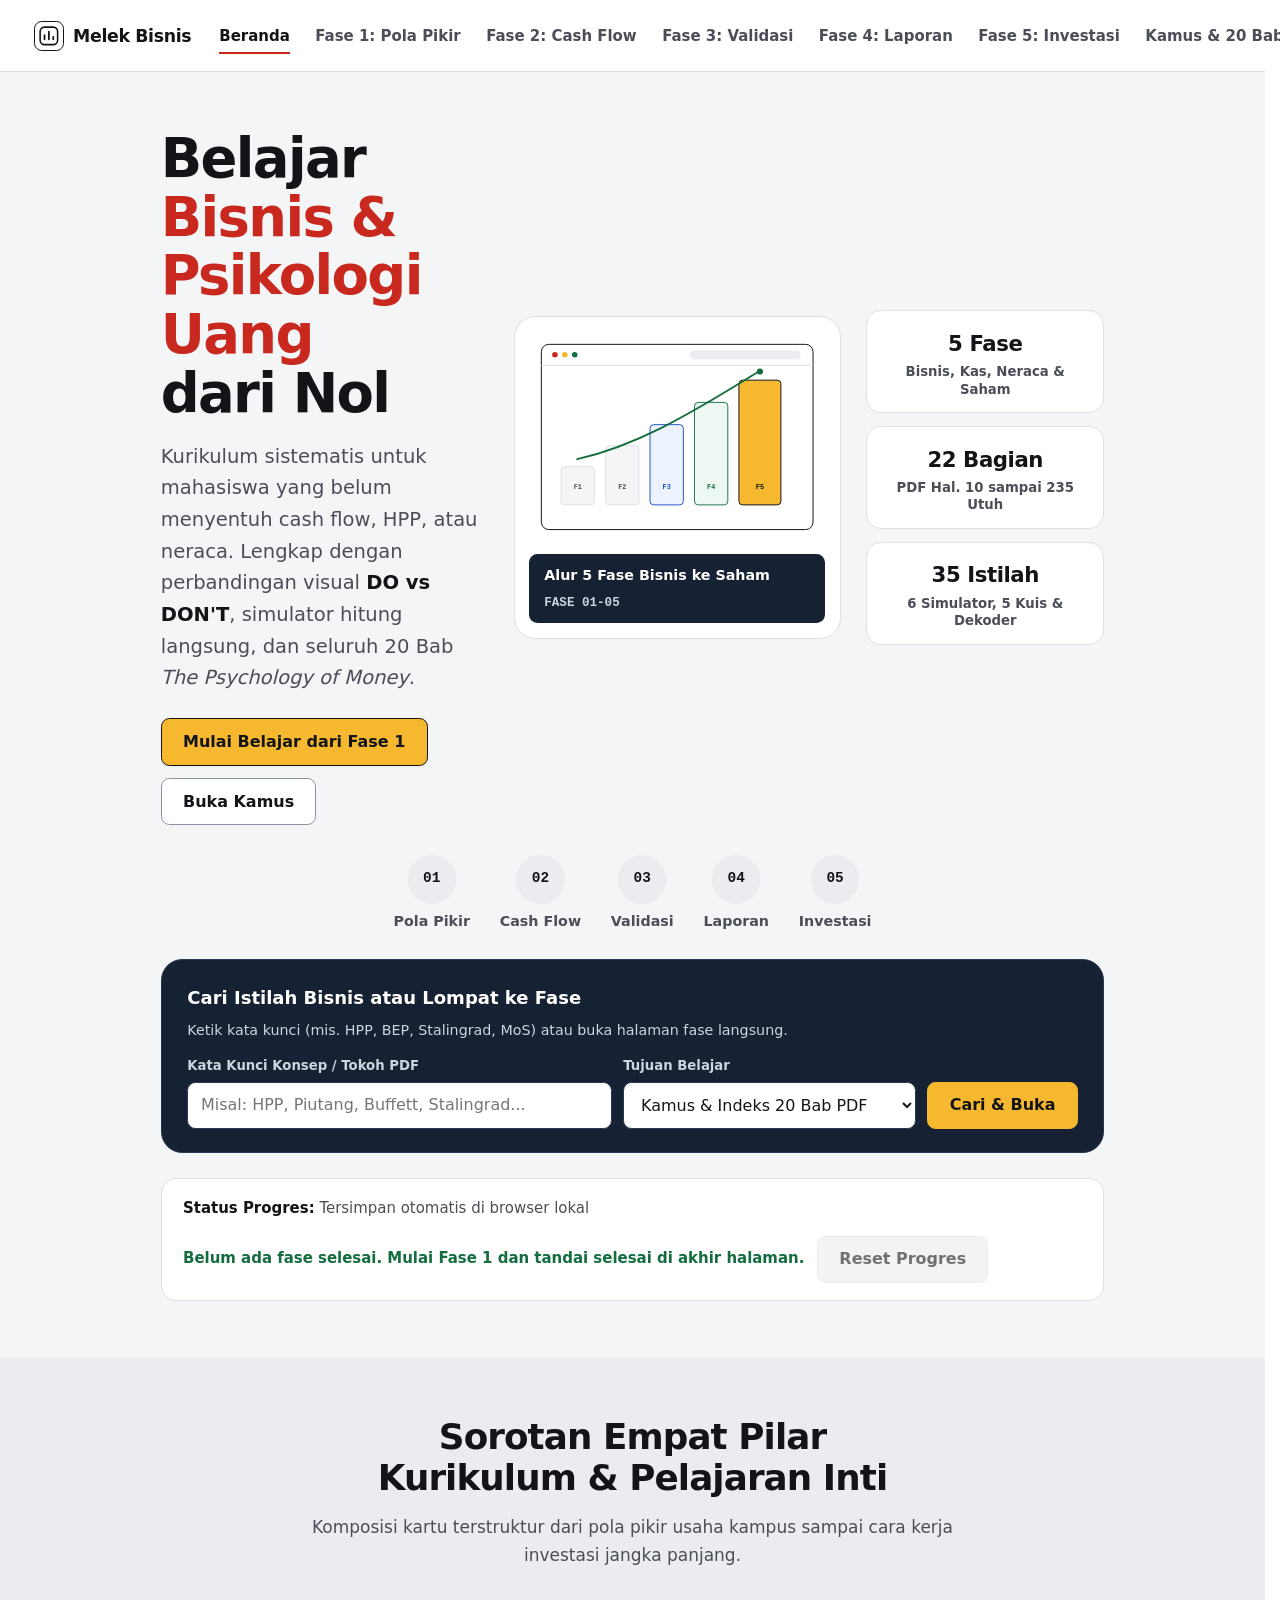
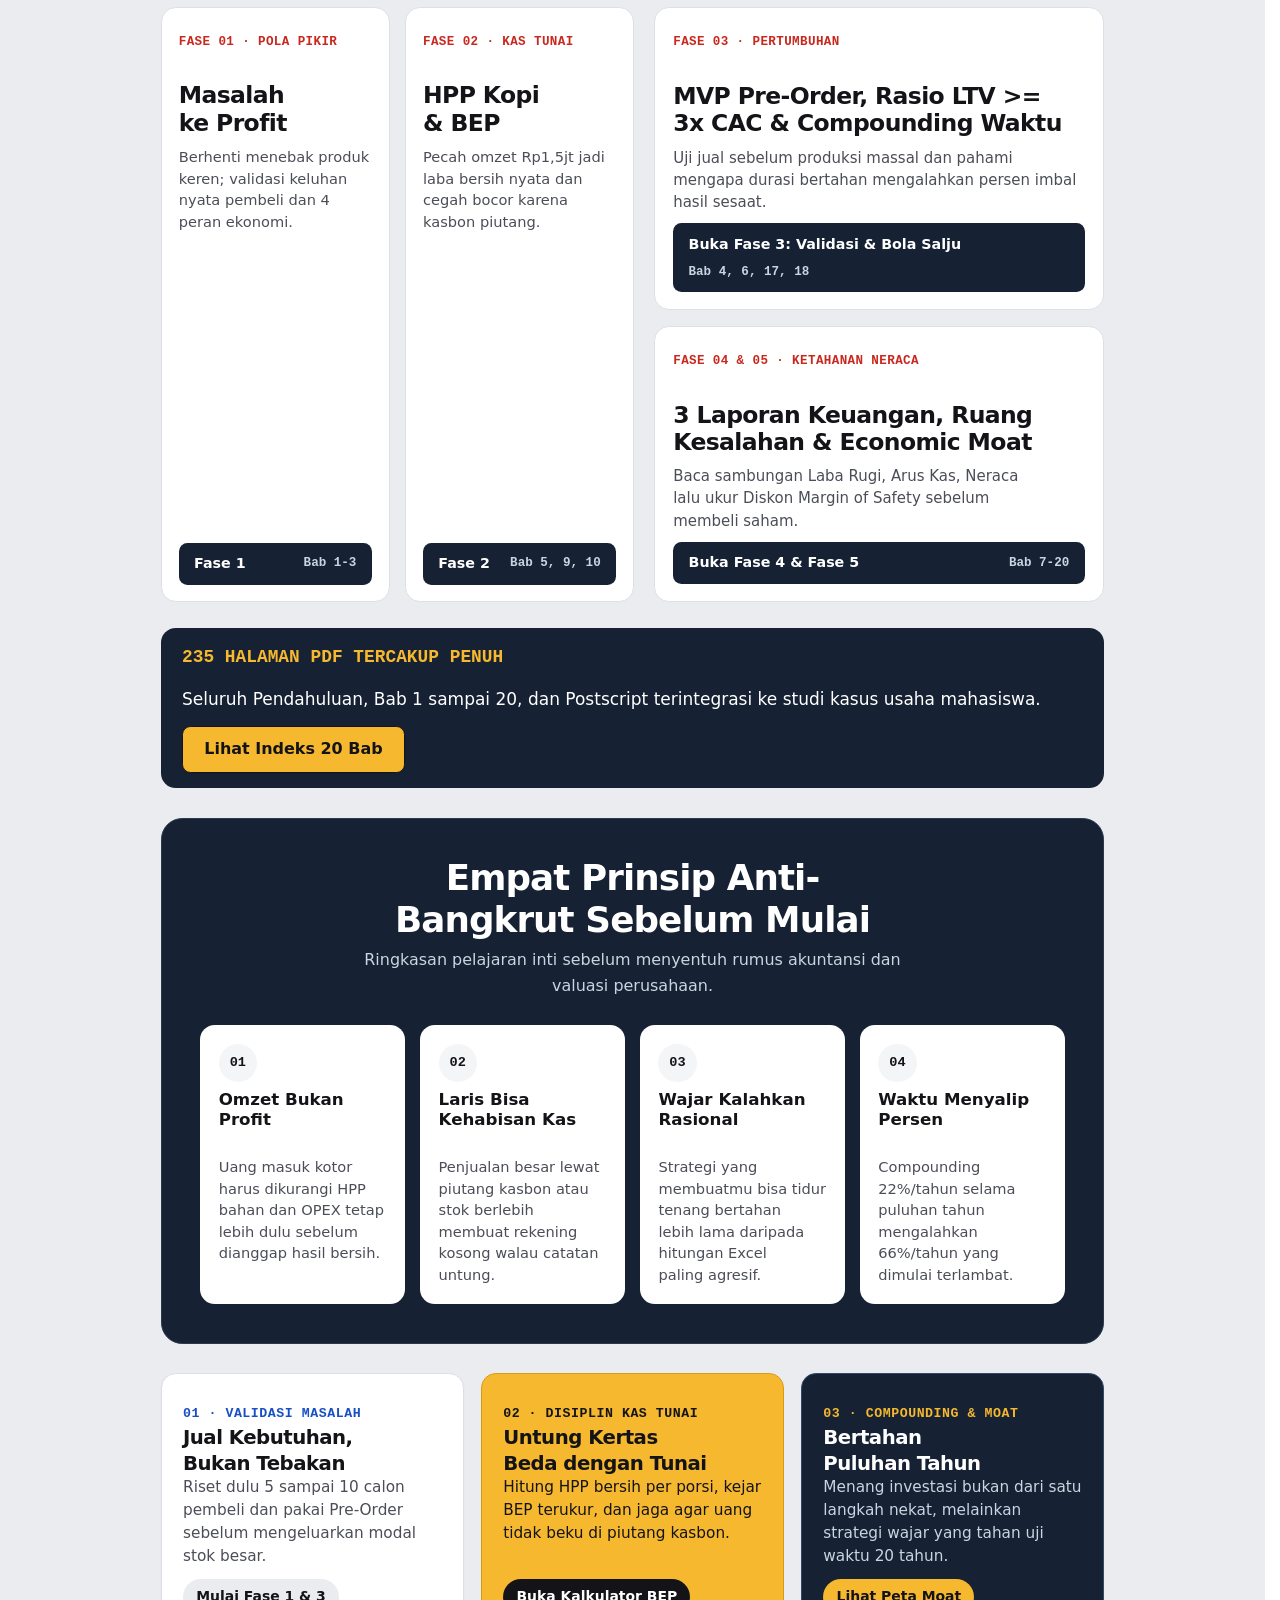
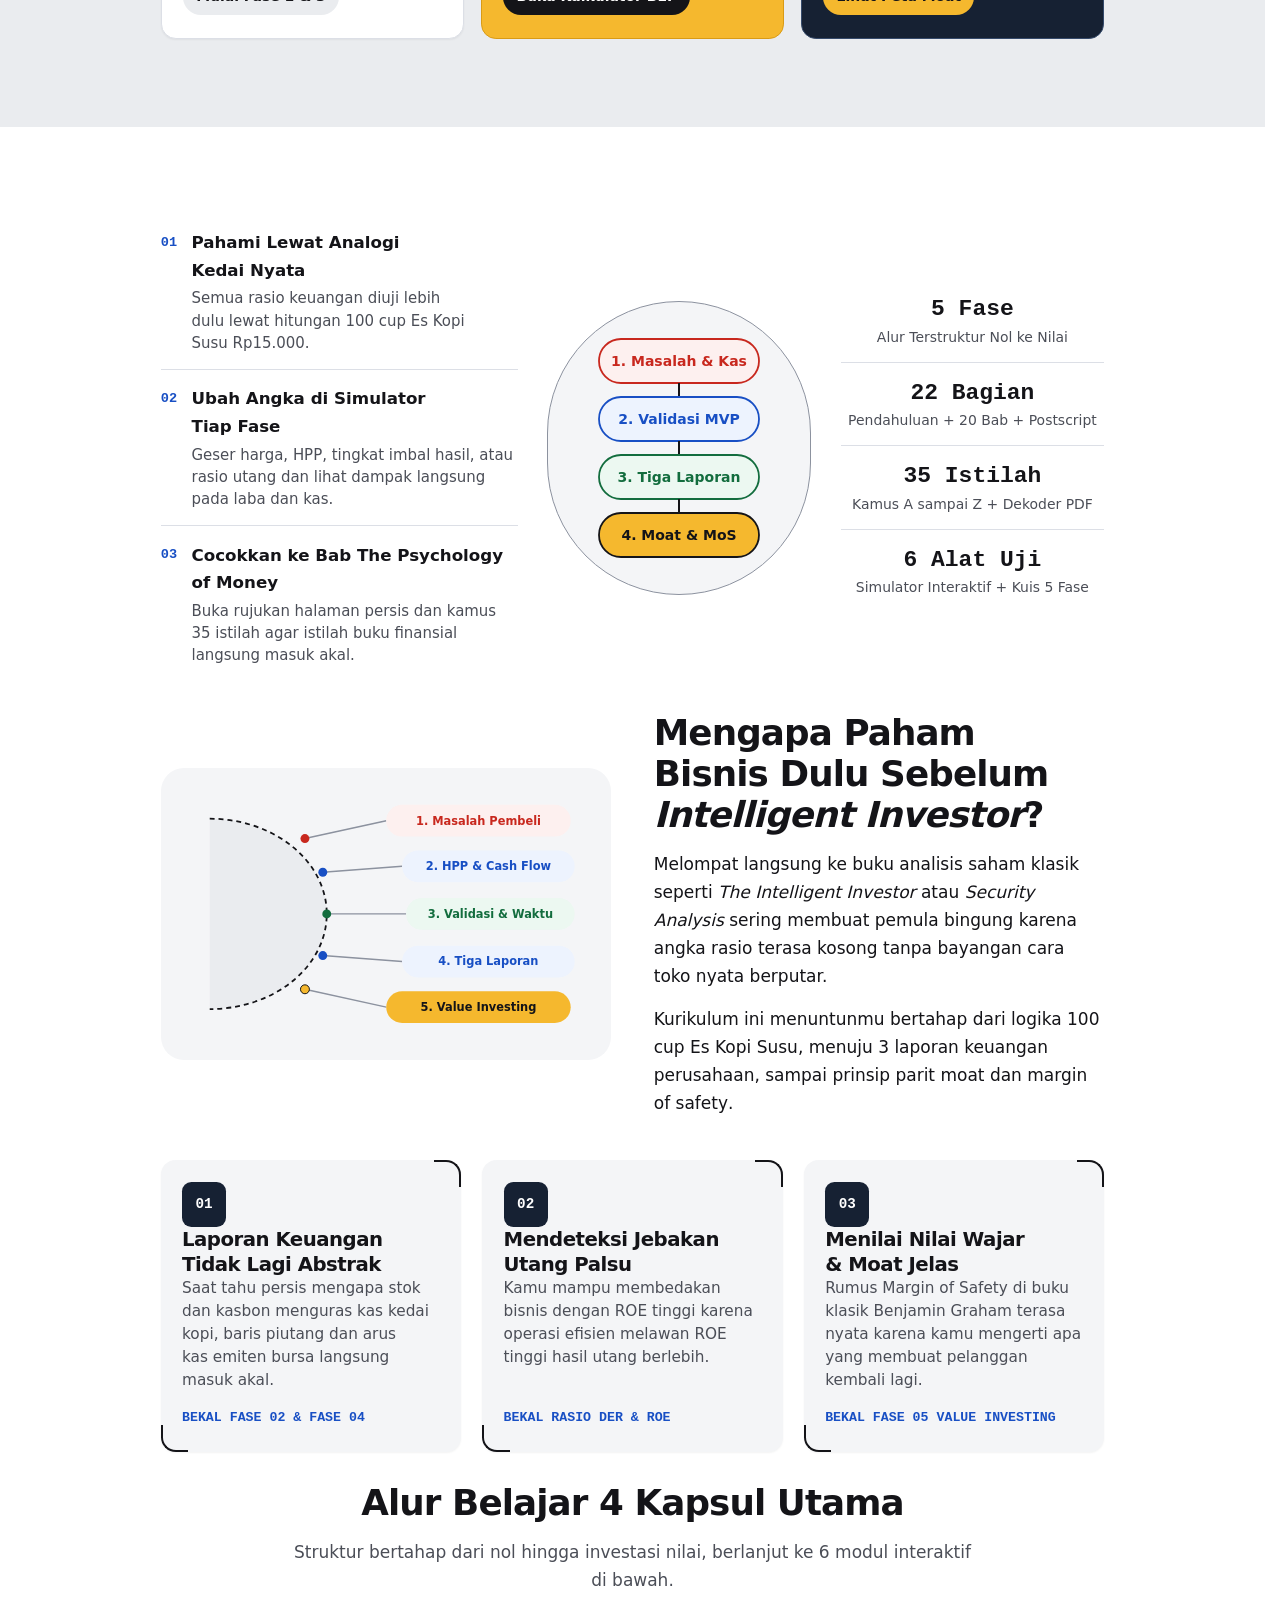
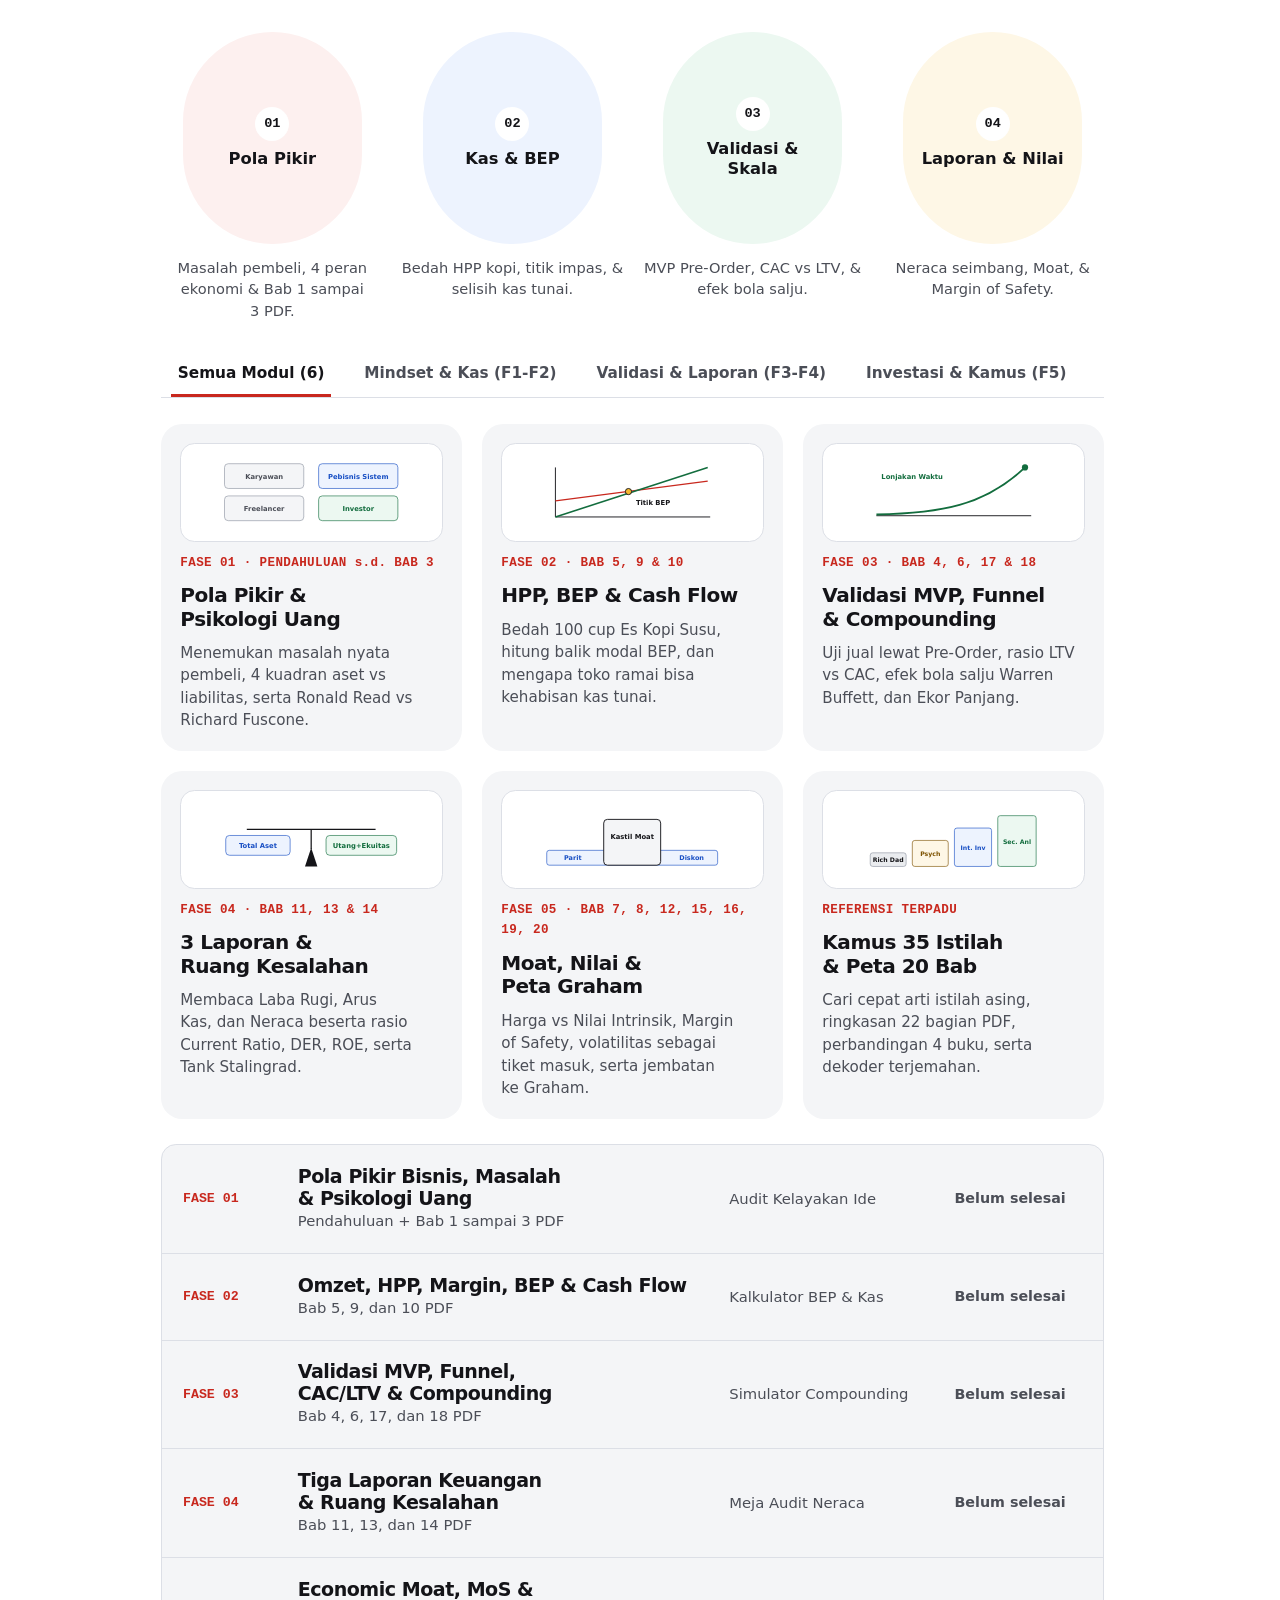
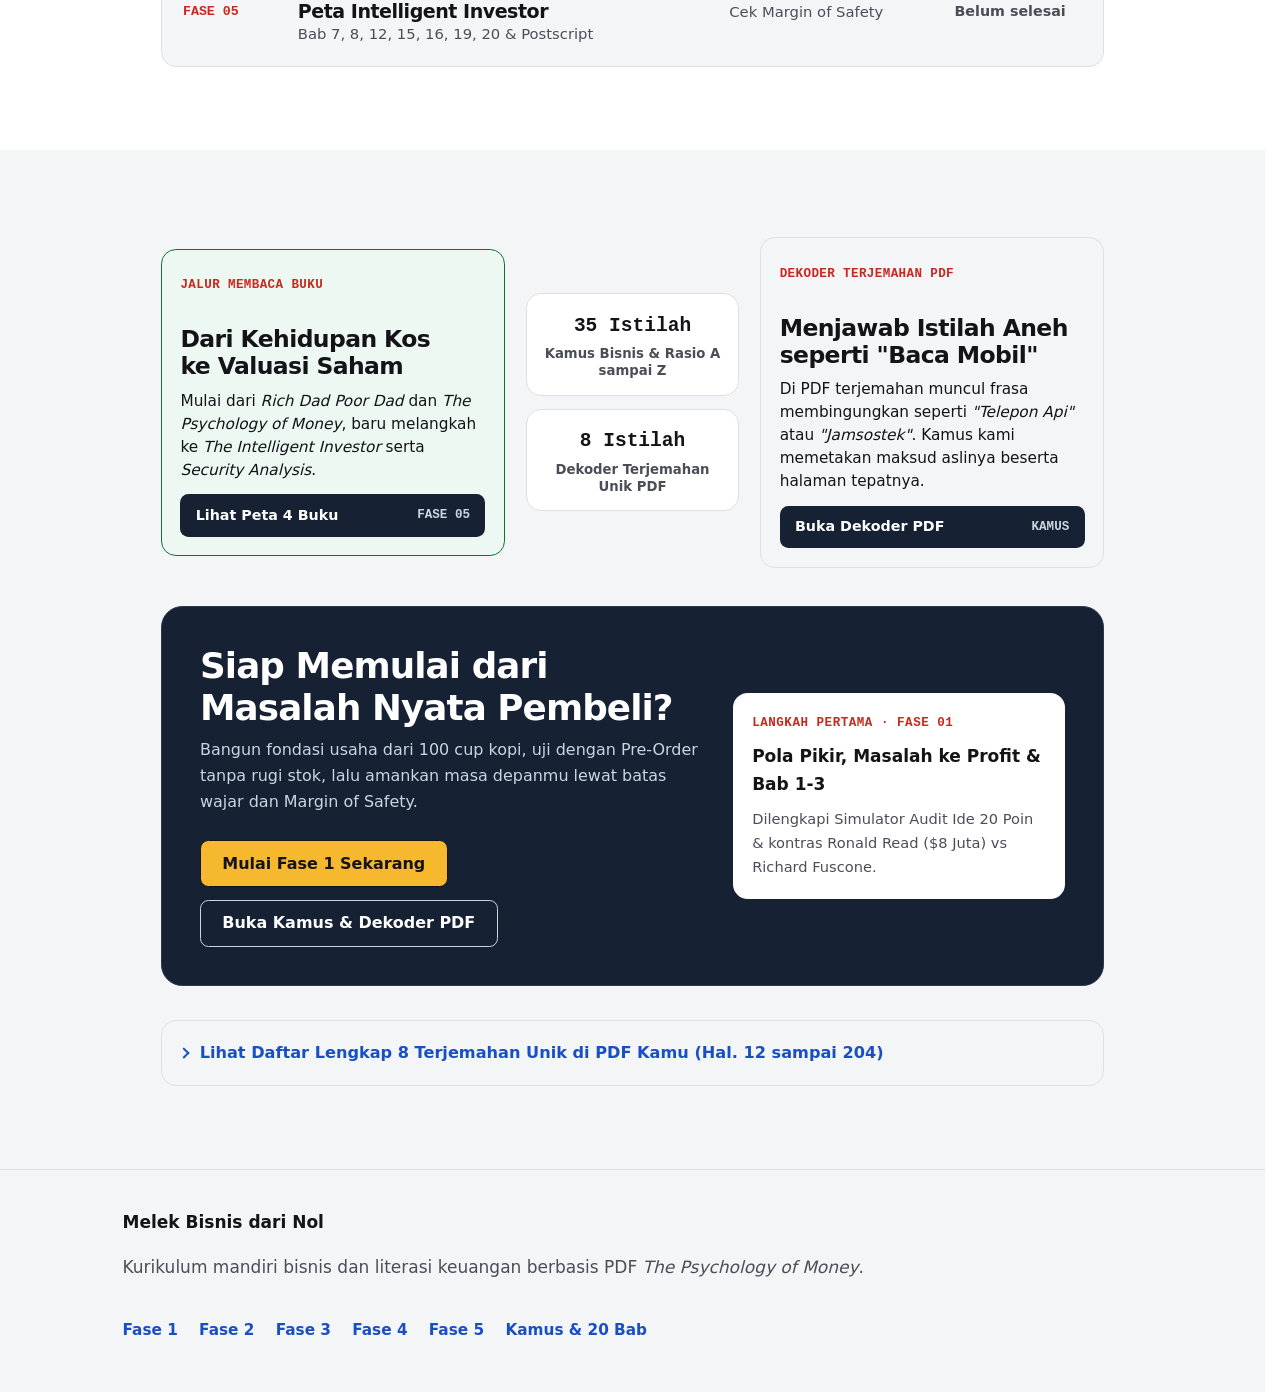
==== commit 20dbb1b9: "Enrich beginner-to-investor curriculum, fix 390px card offside, and add varied structural layouts" ====
--- a/index.html
+++ b/index.html
@@ -15,8 +15,8 @@
   </script>
   <title>Melek Bisnis dari Nol | Peta Kurikulum &amp; Psikologi Uang</title>
   <link rel="icon" type="image/svg+xml" href="data:image/svg+xml,%3Csvg xmlns='http://www.w3.org/2000/svg' viewBox='0 0 24 24'%3E%3Crect width='24' height='24' rx='6' fill='%23141418'/%3E%3Cpath d='M7 17v-5M12 17V7M17 17v-3' stroke='%23FFFFFF' stroke-width='2.2' stroke-linecap='round'/%3E%3C/svg%3E">
-  <link rel="stylesheet" href="styles.css?v=20261127f">
-  <script defer src="app.js?v=20261127f"></script>
+  <link rel="stylesheet" href="styles.css?v=20261127g">
+  <script defer src="app.js?v=20261127g"></script>
   <script type="application/ld+json">
   {
     "@context": "https://schema.org",
@@ -130,15 +130,15 @@
           <aside class="metric-stack" aria-label="Ringkasan cakupan kurikulum">
             <div class="metric-stack-card">
               <span class="metric-stack-val">5 Fase</span>
-              <span class="metric-stack-label">Urutan Belajar Terstruktur</span>
+              <span class="metric-stack-label">Bisnis, Kas, Neraca &amp; Saham</span>
             </div>
             <div class="metric-stack-card">
               <span class="metric-stack-val">22 Bagian</span>
-              <span class="metric-stack-label">PDF Hal. 10 sampai 235</span>
+              <span class="metric-stack-label">PDF Hal. 10 sampai 235 Utuh</span>
             </div>
             <div class="metric-stack-card">
-              <span class="metric-stack-val">6 + 5</span>
-              <span class="metric-stack-label">Simulator &amp; Kuis Interaktif</span>
+              <span class="metric-stack-val">35 Istilah</span>
+              <span class="metric-stack-label">6 Simulator, 5 Kuis &amp; Dekoder</span>
             </div>
           </aside>
         </div>
@@ -270,13 +270,103 @@
             </div>
           </div>
         </div>
+
+        <div class="trio-contrast" aria-label="Tiga pilar ketahanan bisnis dan uang">
+          <article class="trio-card tone-white">
+            <div>
+              <span class="trio-card-num">01 · VALIDASI MASALAH</span>
+              <h3>Jual Kebutuhan, Bukan Tebakan</h3>
+              <p>Riset dulu 5 sampai 10 calon pembeli dan pakai Pre-Order sebelum mengeluarkan modal stok besar.</p>
+            </div>
+            <a class="trio-link" href="fase-1.html">Mulai Fase 1 &amp; 3</a>
+          </article>
+          <article class="trio-card tone-amber">
+            <div>
+              <span class="trio-card-num">02 · DISIPLIN KAS TUNAI</span>
+              <h3>Untung Kertas Beda dengan Tunai</h3>
+              <p>Hitung HPP bersih per porsi, kejar BEP terukur, dan jaga agar uang tidak beku di piutang kasbon.</p>
+            </div>
+            <a class="trio-link" href="fase-2.html">Buka Kalkulator BEP</a>
+          </article>
+          <article class="trio-card tone-slate">
+            <div>
+              <span class="trio-card-num">03 · COMPOUNDING &amp; MOAT</span>
+              <h3>Bertahan Puluhan Tahun</h3>
+              <p>Menang investasi bukan dari satu langkah nekat, melainkan strategi wajar yang tahan uji waktu 20 tahun.</p>
+            </div>
+            <a class="trio-link" href="fase-5.html">Lihat Peta Moat</a>
+          </article>
+        </div>
       </div>
     </section>
 
     <!-- BAND 3: RADIAL ORBIT & 4 CAPSULE FLOW + CURRICULUM SHOWCASE -->
     <section class="band" aria-labelledby="kurikulum-index-title">
       <div class="container">
-        <div class="zigzag-row" style="margin-block-end: 3.25rem;">
+        <div class="oval-spotlight" aria-label="Tiga langkah memakai kurikulum Melek Bisnis">
+          <ol class="oval-steps">
+            <li class="oval-step">
+              <span class="oval-step-num">01</span>
+              <div>
+                <strong>Pahami Lewat Analogi Kedai Nyata</strong>
+                <p>Semua rasio keuangan diuji lebih dulu lewat hitungan 100 cup Es Kopi Susu Rp15.000.</p>
+              </div>
+            </li>
+            <li class="oval-step">
+              <span class="oval-step-num">02</span>
+              <div>
+                <strong>Ubah Angka di Simulator Tiap Fase</strong>
+                <p>Geser harga, HPP, tingkat imbal hasil, atau rasio utang dan lihat dampak langsung pada laba dan kas.</p>
+              </div>
+            </li>
+            <li class="oval-step">
+              <span class="oval-step-num">03</span>
+              <div>
+                <strong>Cocokkan ke Bab The Psychology of Money</strong>
+                <p>Buka rujukan halaman persis dan kamus 35 istilah agar istilah buku finansial langsung masuk akal.</p>
+              </div>
+            </li>
+          </ol>
+
+          <div class="oval-frame">
+            <svg viewBox="0 0 210 250" width="210" height="250" role="img" aria-labelledby="oval-idx-t oval-idx-d">
+              <title id="oval-idx-t">Tangga progres kurikulum Melek Bisnis ke Investasi</title>
+              <desc id="oval-idx-d">Empat tingkat naik dari mindset masalah, kas tunai, neraca sehat, menuju investasi nilai.</desc>
+              <rect x="25" y="16" width="160" height="44" rx="22" fill="var(--neg-soft)" stroke="var(--neg)" stroke-width="1.8"/>
+              <text x="105" y="43" text-anchor="middle" fill="var(--neg)" font-size="14" font-weight="800">1. Masalah &amp; Kas</text>
+              <line x1="105" y1="60" x2="105" y2="74" stroke="var(--ink-frame)" stroke-width="2"/>
+              <rect x="25" y="74" width="160" height="44" rx="22" fill="var(--info-soft)" stroke="var(--info)" stroke-width="1.8"/>
+              <text x="105" y="101" text-anchor="middle" fill="var(--info)" font-size="14" font-weight="800">2. Validasi MVP</text>
+              <line x1="105" y1="118" x2="105" y2="132" stroke="var(--ink-frame)" stroke-width="2"/>
+              <rect x="25" y="132" width="160" height="44" rx="22" fill="var(--pos-soft)" stroke="var(--pos)" stroke-width="1.8"/>
+              <text x="105" y="159" text-anchor="middle" fill="var(--pos)" font-size="14" font-weight="800">3. Tiga Laporan</text>
+              <line x1="105" y1="176" x2="105" y2="190" stroke="var(--ink-frame)" stroke-width="2"/>
+              <rect x="25" y="190" width="160" height="44" rx="22" fill="var(--cta-bg)" stroke="var(--ink-frame)" stroke-width="1.8"/>
+              <text x="105" y="217" text-anchor="middle" fill="var(--cta-ink)" font-size="14" font-weight="800">4. Moat &amp; MoS</text>
+            </svg>
+          </div>
+
+          <div class="oval-stats">
+            <div class="oval-stat">
+              <span class="oval-stat-num">5 Fase</span>
+              <span class="oval-stat-label">Alur Terstruktur Nol ke Nilai</span>
+            </div>
+            <div class="oval-stat">
+              <span class="oval-stat-num">22 Bagian</span>
+              <span class="oval-stat-label">Pendahuluan + 20 Bab + Postscript</span>
+            </div>
+            <div class="oval-stat">
+              <span class="oval-stat-num">35 Istilah</span>
+              <span class="oval-stat-label">Kamus A sampai Z + Dekoder PDF</span>
+            </div>
+            <div class="oval-stat">
+              <span class="oval-stat-num">6 Alat Uji</span>
+              <span class="oval-stat-label">Simulator Interaktif + Kuis 5 Fase</span>
+            </div>
+          </div>
+        </div>
+
+        <div class="zigzag-row" style="margin-block-end: 2.5rem;">
           <figure class="zigzag-visual">
             <svg viewBox="0 0 420 260" width="420" height="260" role="img" aria-labelledby="about-loop-t about-loop-d">
               <title id="about-loop-t">Diagram lengkung radial 5 tahap belajar bisnis</title>
@@ -318,6 +408,33 @@
               Kurikulum ini menuntunmu bertahap dari logika 100 cup Es Kopi Susu, menuju 3 laporan keuangan perusahaan, sampai prinsip parit moat dan <span lang="en">margin of safety</span>.
             </p>
           </div>
+        </div>
+
+        <div class="bracket-grid" aria-label="Tiga alasan menguasai bisnis riil sebelum membaca buku saham">
+          <article class="bracket-card">
+            <div>
+              <div class="bracket-icon">01</div>
+              <h3>Laporan Keuangan Tidak Lagi Abstrak</h3>
+              <p>Saat tahu persis mengapa stok dan kasbon menguras kas kedai kopi, baris piutang dan arus kas emiten bursa langsung masuk akal.</p>
+            </div>
+            <span class="bracket-meta">BEKAL FASE 02 &amp; FASE 04</span>
+          </article>
+          <article class="bracket-card">
+            <div>
+              <div class="bracket-icon">02</div>
+              <h3>Mendeteksi Jebakan Utang Palsu</h3>
+              <p>Kamu mampu membedakan bisnis dengan ROE tinggi karena operasi efisien melawan ROE tinggi hasil utang berlebih.</p>
+            </div>
+            <span class="bracket-meta">BEKAL RASIO DER &amp; ROE</span>
+          </article>
+          <article class="bracket-card">
+            <div>
+              <div class="bracket-icon">03</div>
+              <h3>Menilai Nilai Wajar &amp; Moat Jelas</h3>
+              <p>Rumus Margin of Safety di buku klasik Benjamin Graham terasa nyata karena kamu mengerti apa yang membuat pelanggan kembali lagi.</p>
+            </div>
+            <span class="bracket-meta">BEKAL FASE 05 VALUE INVESTING</span>
+          </article>
         </div>
 
         <div class="section-head-centered">
@@ -458,7 +575,7 @@
               <text x="263" y="67" text-anchor="middle" fill="var(--pos)" font-size="10" font-weight="700">Sec. Anl</text>
             </svg>
             <span class="schema-card-code">REFERENSI TERPADU</span>
-            <h3><a class="card-link" href="kamus-pdf.html">Kamus 27 Istilah &amp; Peta 20 Bab</a></h3>
+            <h3><a class="card-link" href="kamus-pdf.html">Kamus 35 Istilah &amp; Peta 20 Bab</a></h3>
             <p>Cari cepat arti istilah asing, ringkasan 22 bagian PDF, perbandingan 4 buku, serta dekoder terjemahan.</p>
           </article>
         </div>
@@ -488,7 +605,7 @@
 
           <div class="journey-center-stats">
             <div class="journey-stat-box">
-              <span class="journey-stat-num">27 Istilah</span>
+              <span class="journey-stat-num">35 Istilah</span>
               <span class="journey-stat-cap">Kamus Bisnis &amp; Rasio A sampai Z</span>
             </div>
             <div class="journey-stat-box">
--- a/styles.css
+++ b/styles.css
@@ -922,16 +922,18 @@
 
   .dark-pill-bar {
     display: flex;
+    flex-wrap: wrap;
     align-items: center;
     justify-content: space-between;
-    gap: 0.5rem;
-    padding: 0.55rem 0.95rem;
+    gap: 0.35rem 0.65rem;
+    padding: 0.55rem 0.9rem;
     border-radius: var(--radius-sm);
     background: var(--slab-bg);
     color: var(--slab-ink);
     font-size: 0.84rem;
     font-weight: 700;
     text-decoration: none;
+    min-inline-size: 0;
   }
 
   a.dark-pill-bar:hover { filter: brightness(1.1); }
@@ -1010,19 +1012,21 @@
     .asymmetric-mosaic { grid-template-columns: minmax(0, 1.05fr) minmax(0, 1fr); gap: 1.15rem; }
   }
 
-  .mosaic-portraits { display: grid; grid-template-columns: repeat(2, minmax(0, 1fr)); gap: 0.9rem; }
+  .mosaic-portraits { display: grid; grid-template-columns: minmax(0, 1fr); gap: 0.9rem; }
+  @media (min-width: 36rem) { .mosaic-portraits { grid-template-columns: repeat(2, minmax(0, 1fr)); } }
   .mosaic-portrait-card {
     background: var(--bg-page);
     border: 1px solid var(--border-subtle);
     border-radius: var(--radius-md);
-    padding: 0.9rem;
-    display: grid;
-    grid-template-rows: 1fr auto auto;
-    gap: 0.65rem;
+    padding: 0.95rem 1rem;
+    display: grid;
+    grid-template-rows: 1fr auto;
+    gap: 0.75rem;
     align-content: space-between;
-  }
-
-  .mosaic-portrait-card p { font-size: 0.84rem; color: var(--text-secondary); line-height: 1.45; }
+    min-inline-size: 0;
+  }
+
+  .mosaic-portrait-card p { font-size: 0.86rem; color: var(--text-secondary); line-height: 1.48; max-inline-size: var(--measure); }
   .mosaic-landscapes { display: grid; gap: 0.9rem; align-content: stretch; }
   .mosaic-wide-card {
     background: var(--bg-page);
@@ -1030,10 +1034,11 @@
     border-radius: var(--radius-md);
     padding: 1rem 1.1rem;
     display: grid;
-    gap: 0.55rem;
+    gap: 0.6rem;
     align-content: space-between;
-  }
-  .mosaic-wide-card p { font-size: 0.86rem; color: var(--text-secondary); line-height: 1.45; }
+    min-inline-size: 0;
+  }
+  .mosaic-wide-card p { font-size: 0.88rem; color: var(--text-secondary); line-height: 1.48; max-inline-size: var(--measure); }
 
   .mosaic-stat-banner {
     display: flex;
@@ -1093,10 +1098,459 @@
     font-weight: 800;
   }
 
-  .slab-card h4,
-  .slab-card-title,
+  .slab-card p { color: var(--slab-card-muted); font-size: 0.86rem; line-height: 1.48; max-inline-size: var(--measure); }
+  .slab-card p.slab-card-title,
   .slab-card strong { color: var(--slab-card-ink); font-size: 0.98rem; font-weight: 800; line-height: 1.25; margin: 0; }
-  .slab-card p { color: var(--slab-card-muted); font-size: 0.86rem; line-height: 1.48; }
+
+  /* Familiar Pipeline Process Chain, Worked Number Pairs, and Check Matrices */
+  .process-chain {
+    display: grid;
+    grid-template-columns: minmax(0, 1fr);
+    gap: 0.85rem;
+    margin-block: 1.5rem;
+    list-style: none;
+    padding: 0;
+  }
+
+  @media (min-width: 38rem) { .process-chain { grid-template-columns: repeat(2, minmax(0, 1fr)); } }
+  @media (min-width: 56rem) { .process-chain { grid-template-columns: repeat(auto-fit, minmax(10.5rem, 1fr)); gap: 0.9rem; } }
+
+  .process-step {
+    background: var(--bg-surface);
+    border: 1px solid var(--border-subtle);
+    border-block-start: 3px solid var(--accent);
+    border-radius: var(--radius-md);
+    padding: 1rem 1.05rem;
+    display: grid;
+    gap: 0.35rem;
+    align-content: start;
+    min-inline-size: 0;
+  }
+
+  .process-step.is-pos { border-block-start-color: var(--pos); }
+  .process-step.is-neg { border-block-start-color: var(--neg); }
+  .process-step.is-gold { border-block-start-color: var(--titanium); }
+  .process-step-num { font-family: var(--font-mono); font-size: 0.75rem; font-weight: 800; color: var(--neg); letter-spacing: 0.04em; }
+  .process-step-title { font-size: 0.98rem; font-weight: 800; color: var(--text-primary); line-height: 1.25; margin: 0; }
+  .process-step p { font-size: 0.86rem; color: var(--text-secondary); line-height: 1.48; max-inline-size: var(--measure); margin: 0; }
+
+  .worked-pair {
+    display: grid;
+    grid-template-columns: minmax(0, 1fr);
+    gap: 1rem;
+    margin-block: 1.5rem;
+  }
+
+  @media (min-width: 46rem) { .worked-pair { grid-template-columns: repeat(2, minmax(0, 1fr)); gap: 1.25rem; } }
+
+  .worked-card {
+    background: var(--bg-surface);
+    border: 1px solid var(--border-subtle);
+    border-radius: var(--radius-md);
+    padding: 1.15rem 1.25rem;
+    display: grid;
+    gap: 0.55rem;
+    align-content: start;
+    min-inline-size: 0;
+  }
+
+  .worked-card.is-pos { background: var(--pos-soft); border-color: var(--pos); }
+  .worked-card.is-neg { background: var(--neg-soft); border-color: var(--neg); }
+  .worked-card.is-gold { background: var(--titanium-tint); border-color: var(--titanium); }
+  .worked-card p { font-size: 0.89rem; line-height: 1.52; color: var(--text-primary); max-inline-size: var(--measure); }
+  .worked-kicker { font-family: var(--font-mono); font-size: 0.76rem; font-weight: 800; color: var(--neg); letter-spacing: 0.04em; }
+  .worked-card.is-pos .worked-kicker { color: var(--pos); }
+  .worked-card p.worked-title { margin: 0; font-size: 1.02rem; font-weight: 800; color: var(--text-primary); line-height: 1.3; }
+  .worked-card p.worked-math,
+  .worked-eq { font-family: var(--font-mono); font-size: 0.88rem; font-weight: 800; color: var(--text-primary); overflow-wrap: break-word; background: var(--bg-page); border: 1px solid var(--border-subtle); padding: 0.45rem 0.7rem; border-radius: 0.4rem; margin: 0; }
+
+  .check-matrix {
+    display: grid;
+    grid-template-columns: minmax(0, 1fr);
+    gap: 0.85rem;
+    margin-block: 1.5rem;
+  }
+
+  @media (min-width: 44rem) { .check-matrix { grid-template-columns: repeat(2, minmax(0, 1fr)); } }
+  @media (min-width: 58rem) { .check-matrix { grid-template-columns: repeat(3, minmax(0, 1fr)); } }
+
+  .check-item {
+    background: var(--bg-surface);
+    border: 1px solid var(--border-subtle);
+    border-radius: var(--radius-md);
+    padding: 1rem 1.1rem;
+    display: grid;
+    gap: 0.35rem;
+    align-content: start;
+    min-inline-size: 0;
+  }
+
+  .check-num { font-family: var(--font-mono); font-size: 0.76rem; font-weight: 800; color: var(--pos); letter-spacing: 0.04em; }
+  .check-title { font-weight: 800; font-size: 0.96rem; color: var(--text-primary); margin: 0; }
+  .check-item p { font-size: 0.86rem; color: var(--text-secondary); line-height: 1.48; max-inline-size: var(--measure); margin: 0; }
+
+  /* Corner L-Bracket Cards ("3 Reasons" Structure Reference) */
+  .bracket-grid {
+    display: grid;
+    grid-template-columns: minmax(0, 1fr);
+    gap: 1.25rem;
+    margin-block: 1.75rem;
+  }
+
+  @media (min-width: 48rem) {
+    .bracket-grid { grid-template-columns: repeat(3, minmax(0, 1fr)); }
+  }
+
+  .bracket-card {
+    position: relative;
+    background: var(--bg-surface);
+    border-radius: var(--radius-md);
+    padding: 1.35rem 1.25rem;
+    box-shadow: var(--shadow-sm);
+    display: grid;
+    gap: 0.65rem;
+    align-content: space-between;
+    min-inline-size: 0;
+  }
+
+  .bracket-card::before,
+  .bracket-card::after {
+    content: "";
+    position: absolute;
+    inline-size: 1.6rem;
+    block-size: 1.6rem;
+    pointer-events: none;
+  }
+
+  .bracket-card::before {
+    inset-block-start: 0;
+    inset-inline-end: 0;
+    border-block-start: 2.5px solid var(--ink-frame);
+    border-inline-end: 2.5px solid var(--ink-frame);
+    border-start-end-radius: var(--radius-md);
+  }
+
+  .bracket-card::after {
+    inset-block-end: 0;
+    inset-inline-start: 0;
+    border-block-end: 2.5px solid var(--ink-frame);
+    border-inline-start: 2.5px solid var(--ink-frame);
+    border-end-start-radius: var(--radius-md);
+  }
+
+  .bracket-icon {
+    inline-size: 2.6rem;
+    block-size: 2.6rem;
+    border-radius: 0.55rem;
+    background: var(--slab-bg);
+    color: var(--slab-ink);
+    font-family: var(--font-mono);
+    font-size: 0.84rem;
+    font-weight: 800;
+    display: grid;
+    place-items: center;
+  }
+
+  .bracket-card h3 { font-size: 1.16rem; line-height: 1.28; color: var(--text-primary); margin: 0; }
+  .bracket-card p { font-size: 0.9rem; line-height: 1.5; color: var(--text-secondary); max-inline-size: var(--measure); margin: 0; }
+  .bracket-meta { font-family: var(--font-mono); font-size: 0.78rem; font-weight: 700; color: var(--accent); margin-block-start: 0.25rem; }
+
+  /* 3-Column Oval Center Spotlight ("Follow 3 Simple Steps" Structure Reference) */
+  .oval-spotlight {
+    display: grid;
+    grid-template-columns: minmax(0, 1fr);
+    gap: 1.5rem;
+    align-items: center;
+    margin-block: 1.75rem;
+  }
+
+  @media (min-width: 54rem) {
+    .oval-spotlight {
+      grid-template-columns: minmax(0, 1.15fr) minmax(0, 15.5rem) minmax(0, 0.85fr);
+      gap: 1.75rem;
+    }
+  }
+
+  .oval-steps {
+    list-style: none;
+    padding: 0;
+    margin: 0;
+    display: grid;
+  }
+
+  .oval-step {
+    padding-block: 0.9rem;
+    border-block-end: 1px solid var(--border-subtle);
+    display: grid;
+    grid-template-columns: auto minmax(0, 1fr);
+    gap: 0.85rem;
+    align-items: start;
+    min-inline-size: 0;
+  }
+
+  .oval-step:last-child { border-block-end: 0; }
+
+  .oval-step-num {
+    font-family: var(--font-mono);
+    font-size: 0.8rem;
+    font-weight: 800;
+    color: var(--accent);
+    padding-block-start: 0.15rem;
+  }
+
+  .oval-step strong { display: block; font-size: 0.98rem; color: var(--text-primary); margin-block-end: 0.2rem; }
+  .oval-step p { font-size: 0.88rem; line-height: 1.48; color: var(--text-secondary); max-inline-size: var(--measure); margin: 0; }
+
+  .oval-frame {
+    inline-size: min(100%, 15.5rem);
+    margin-inline: auto;
+    padding: 1.25rem 1rem;
+    border: 1.5px solid var(--border-control);
+    border-radius: 999px;
+    background: var(--bg-surface);
+    display: grid;
+    justify-items: center;
+    align-items: center;
+  }
+
+  .oval-stats {
+    display: grid;
+    grid-template-columns: repeat(2, minmax(0, 1fr));
+    gap: 0.75rem;
+  }
+
+  @media (min-width: 54rem) {
+    .oval-stats { grid-template-columns: minmax(0, 1fr); gap: 0.25rem; }
+  }
+
+  .oval-stat {
+    padding-block: 0.75rem;
+    border-block-end: 1px solid var(--border-subtle);
+    text-align: center;
+    min-inline-size: 0;
+  }
+
+  @media (min-width: 54rem) {
+    .oval-stat:last-child { border-block-end: 0; }
+  }
+
+  .oval-stat-num {
+    display: block;
+    font-family: var(--font-mono);
+    font-size: 1.35rem;
+    font-weight: 800;
+    color: var(--text-primary);
+    line-height: 1.15;
+  }
+
+  .oval-stat-label {
+    display: block;
+    font-size: 0.82rem;
+    color: var(--text-secondary);
+    margin-block-start: 0.2rem;
+  }
+
+  /* Dark-Band Elevated Tiles ("Popular Courses" Reference) */
+  .dark-card-band {
+    background: var(--slab-bg);
+    color: var(--slab-ink);
+    border: 1px solid var(--slab-border);
+    border-radius: var(--radius-lg);
+    padding: clamp(1.35rem, 3vw, 2.25rem);
+    margin-block: 1.75rem;
+  }
+
+  .dark-card-band-head {
+    text-align: center;
+    max-inline-size: 44rem;
+    margin-inline: auto;
+    margin-block-end: 1.5rem;
+  }
+
+  .dark-card-band-head h2,
+  .dark-card-band-head h3 { color: var(--slab-ink); margin: 0 0 0.45rem; }
+  .dark-card-band-head p { color: var(--slab-muted); font-size: 0.94rem; margin-inline: auto; max-inline-size: var(--measure); }
+
+  .dark-tile-grid {
+    display: grid;
+    grid-template-columns: minmax(0, 1fr);
+    gap: 1rem;
+  }
+
+  @media (min-width: 38rem) {
+    .dark-tile-grid { grid-template-columns: repeat(2, minmax(0, 1fr)); }
+  }
+
+  @media (min-width: 56rem) {
+    .dark-tile-grid { grid-template-columns: repeat(3, minmax(0, 1fr)); }
+    .dark-tile-grid.cols-4 { grid-template-columns: repeat(4, minmax(0, 1fr)); }
+  }
+
+  .dark-tile,
+  .bridge-tile {
+    background: #1E2C44;
+    color: #FFFFFF;
+    border-radius: var(--radius-md);
+    padding: 1.15rem;
+    display: grid;
+    gap: 0.45rem;
+    align-content: start;
+    min-inline-size: 0;
+  }
+
+  .bridge-tile { border: 1px solid #354A6B; }
+
+  .dark-tile-kicker {
+    font-family: var(--font-mono);
+    font-size: 0.76rem;
+    font-weight: 800;
+    color: #F5B82E;
+    letter-spacing: 0.04em;
+  }
+
+  .dark-tile p,
+  .bridge-tile p {
+    font-size: 0.88rem;
+    line-height: 1.5;
+    color: #CBD5E1;
+    max-inline-size: var(--measure);
+    margin: 0;
+  }
+
+  .dark-tile p.dark-tile-title,
+  .bridge-tile p.dark-tile-title {
+    font-size: 1rem;
+    font-weight: 800;
+    color: #FFFFFF;
+    margin: 0;
+    line-height: 1.3;
+  }
+
+  /* Straddling Dark-to-Light Feature Bridge ("4 Feature Cards Overlap" Reference) */
+  .dark-bridge-wrap { margin-block: 1.75rem; }
+
+  .dark-bridge-band {
+    background: var(--slab-bg);
+    color: var(--slab-ink);
+    border-radius: var(--radius-lg);
+    padding: clamp(1.35rem, 3vw, 2.15rem);
+  }
+
+  @media (min-width: 54rem) {
+    .dark-bridge-band {
+      border-radius: var(--radius-lg) var(--radius-lg) 0 0;
+      padding-block-end: 4.1rem;
+    }
+  }
+
+  .dark-bridge-band h2,
+  .dark-bridge-band h3 { color: var(--slab-ink); margin: 0 0 0.45rem; }
+  .dark-bridge-band p { color: var(--slab-muted); font-size: 0.94rem; max-inline-size: var(--measure); margin: 0; }
+
+  .bridge-cards-4 {
+    display: grid;
+    grid-template-columns: minmax(0, 1fr);
+    gap: 0.9rem;
+    margin-block-start: 0.9rem;
+  }
+
+  @media (min-width: 38rem) {
+    .bridge-cards-4 { grid-template-columns: repeat(2, minmax(0, 1fr)); }
+  }
+
+  @media (min-width: 54rem) {
+    .bridge-cards-4 {
+      grid-template-columns: repeat(4, minmax(0, 1fr));
+      margin-block-start: -2.65rem;
+      padding-inline: clamp(1rem, 2.5vw, 1.75rem);
+      position: relative;
+      z-index: 2;
+    }
+  }
+
+  .bridge-tile { box-shadow: var(--shadow-md); }
+
+  /* Asymmetric High-Contrast Trio Cards (White / Amber / Slate Structure Reference) */
+  .trio-contrast {
+    display: grid;
+    grid-template-columns: minmax(0, 1fr);
+    gap: 1rem;
+    margin-block: 1.75rem;
+  }
+
+  @media (min-width: 48rem) {
+    .trio-contrast { grid-template-columns: repeat(3, minmax(0, 1fr)); }
+  }
+
+  .trio-card {
+    border-radius: var(--radius-md);
+    padding: 1.35rem 1.25rem;
+    display: grid;
+    gap: 0.65rem;
+    align-content: space-between;
+    min-inline-size: 0;
+  }
+
+  .trio-card.tone-white {
+    background: var(--bg-page);
+    color: var(--text-primary);
+    border: 1px solid var(--border-subtle);
+    box-shadow: var(--shadow-sm);
+  }
+
+  .trio-card.tone-white p { color: var(--text-secondary); }
+
+  .trio-card.tone-amber {
+    background: #F5B82E;
+    color: #141418;
+    border: 1px solid #D99B16;
+  }
+
+  .trio-card.tone-amber h3,
+  .trio-card.tone-amber p { color: #141418; }
+
+  .trio-card.tone-slate {
+    background: #162133;
+    color: #FFFFFF;
+    border: 1px solid #354A6B;
+  }
+
+  .trio-card.tone-slate h3 { color: #FFFFFF; }
+  .trio-card.tone-slate p { color: #CBD5E1; }
+
+  .trio-card-num {
+    font-family: var(--font-mono);
+    font-size: 0.78rem;
+    font-weight: 800;
+    letter-spacing: 0.04em;
+  }
+
+  .trio-card.tone-white .trio-card-num { color: var(--accent); }
+  .trio-card.tone-amber .trio-card-num { color: #141418; }
+  .trio-card.tone-slate .trio-card-num { color: #F5B82E; }
+
+  .trio-card h3 { font-size: 1.16rem; line-height: 1.28; margin: 0; }
+  .trio-card p { font-size: 0.9rem; line-height: 1.5; max-inline-size: var(--measure); margin: 0; }
+
+  .trio-link {
+    display: inline-flex;
+    align-items: center;
+    gap: 0.35rem;
+    font-size: 0.82rem;
+    font-weight: 800;
+    text-decoration: none;
+    justify-self: start;
+    padding: 0.4rem 0.78rem;
+    border-radius: 999px;
+  }
+
+  .trio-card.tone-white .trio-link { background: var(--bg-subtle); color: var(--text-primary); }
+  .trio-card.tone-amber .trio-link { background: #141418; color: #FFFFFF; }
+  .trio-card.tone-slate .trio-link { background: #F5B82E; color: #141418; }
+
+  .dark-tile p,
+  .bridge-tile p { max-inline-size: var(--measure); }
+  .bracket-card .card-link { justify-self: start; }
 
   /* Dual Framed Case Cards + Center Stacked Fact Boxes ("Journey" Pattern) */
   .journey-split {
@@ -1589,7 +2043,7 @@
   .accordion-group .details-body :is(p, li) + :is(p, ul, ol) { margin-block-start: 0.75rem; }
 
   .formula-box { margin-block: 1.5rem; padding: 1.15rem 1.35rem; background: var(--bg-surface); border: 1px solid var(--border-subtle); border-radius: var(--radius-md); }
-  .formula-eq { font-family: var(--font-mono); font-size: clamp(0.94rem, 0.9rem + 0.2vw, 1.05rem); font-weight: 700; color: var(--text-primary); overflow-x: auto; padding-block: 0.2rem; }
+  .formula-eq { font-family: var(--font-mono); font-size: clamp(0.92rem, 0.88rem + 0.2vw, 1.04rem); font-weight: 700; color: var(--text-primary); overflow-wrap: break-word; padding-block: 0.2rem; max-inline-size: var(--measure); }
   .formula-note { margin-block-start: 0.45rem; max-inline-size: var(--measure); font-size: 0.9rem; color: var(--text-secondary); }
 
   .pdf-quote { margin-block: 1.5rem; padding: 1.25rem 1.4rem; background: var(--titanium-tint); border: 1px solid var(--border-subtle); border-radius: var(--radius-md); }
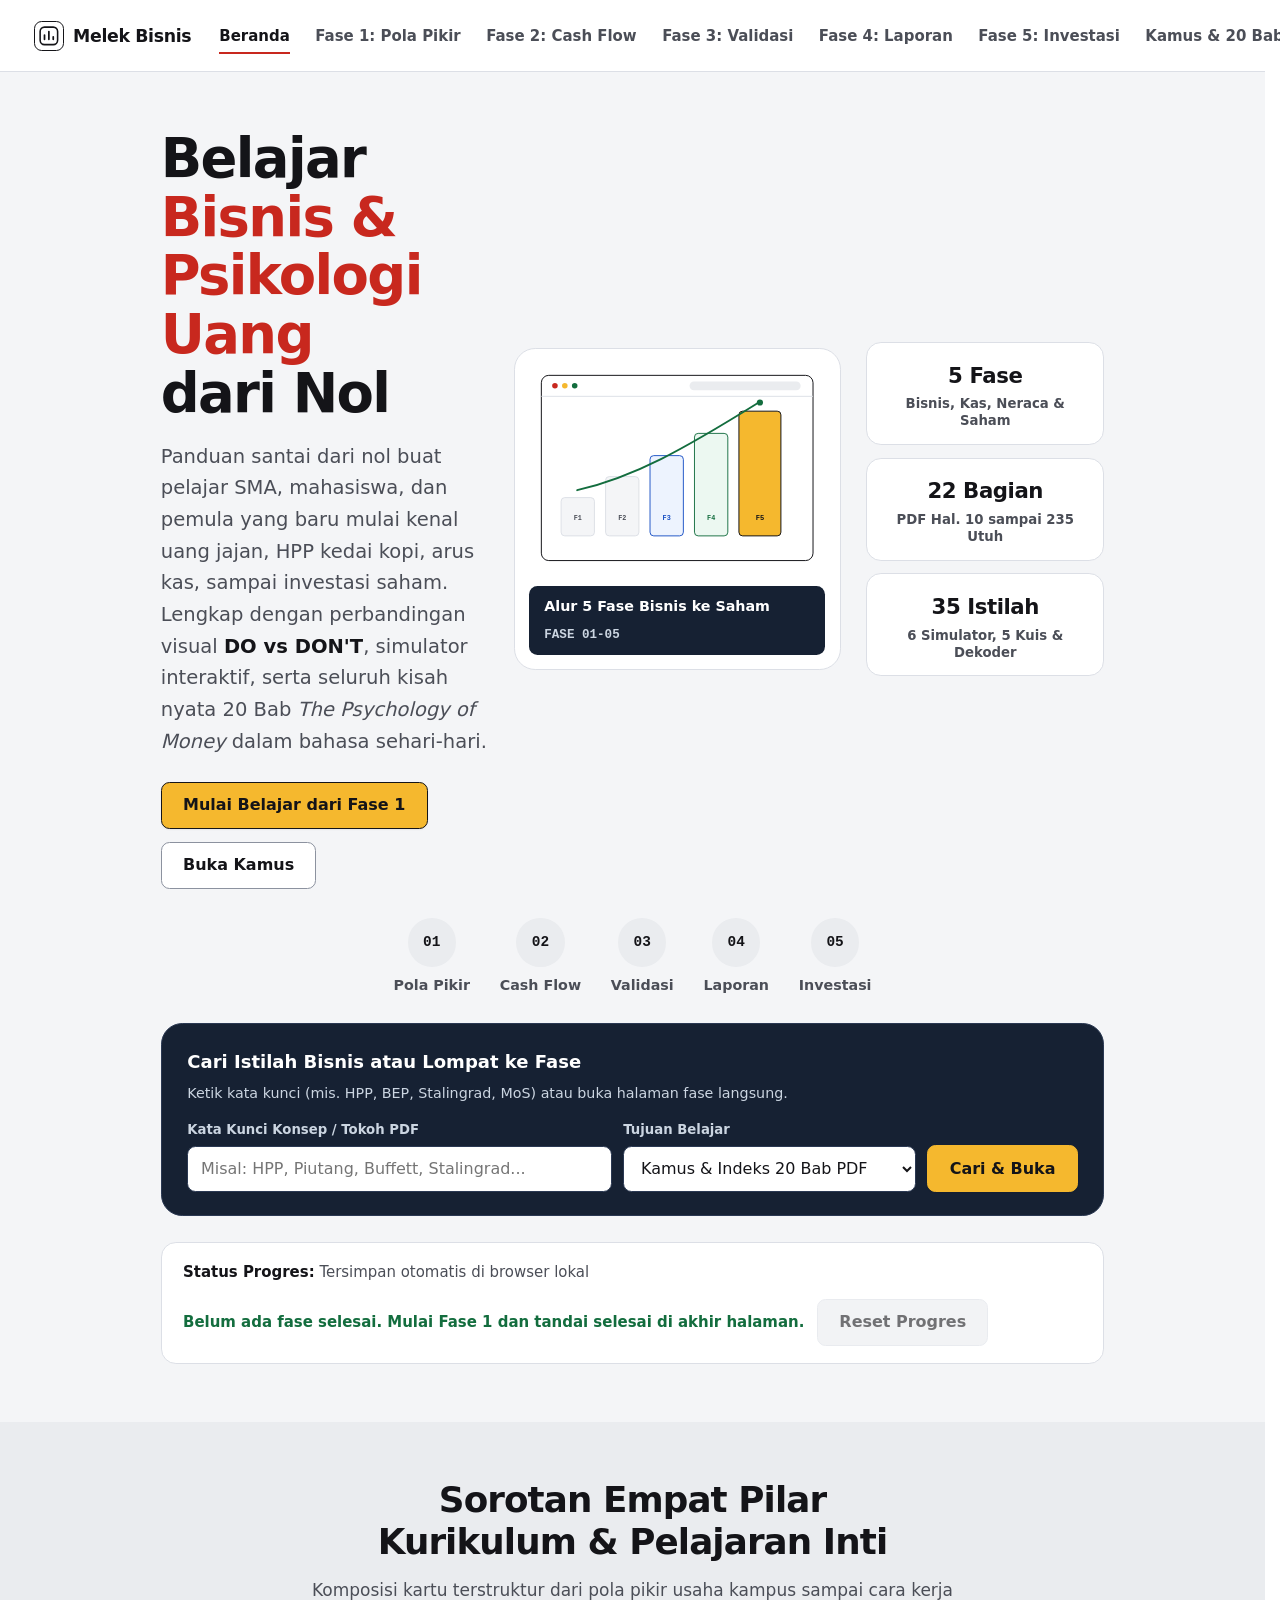
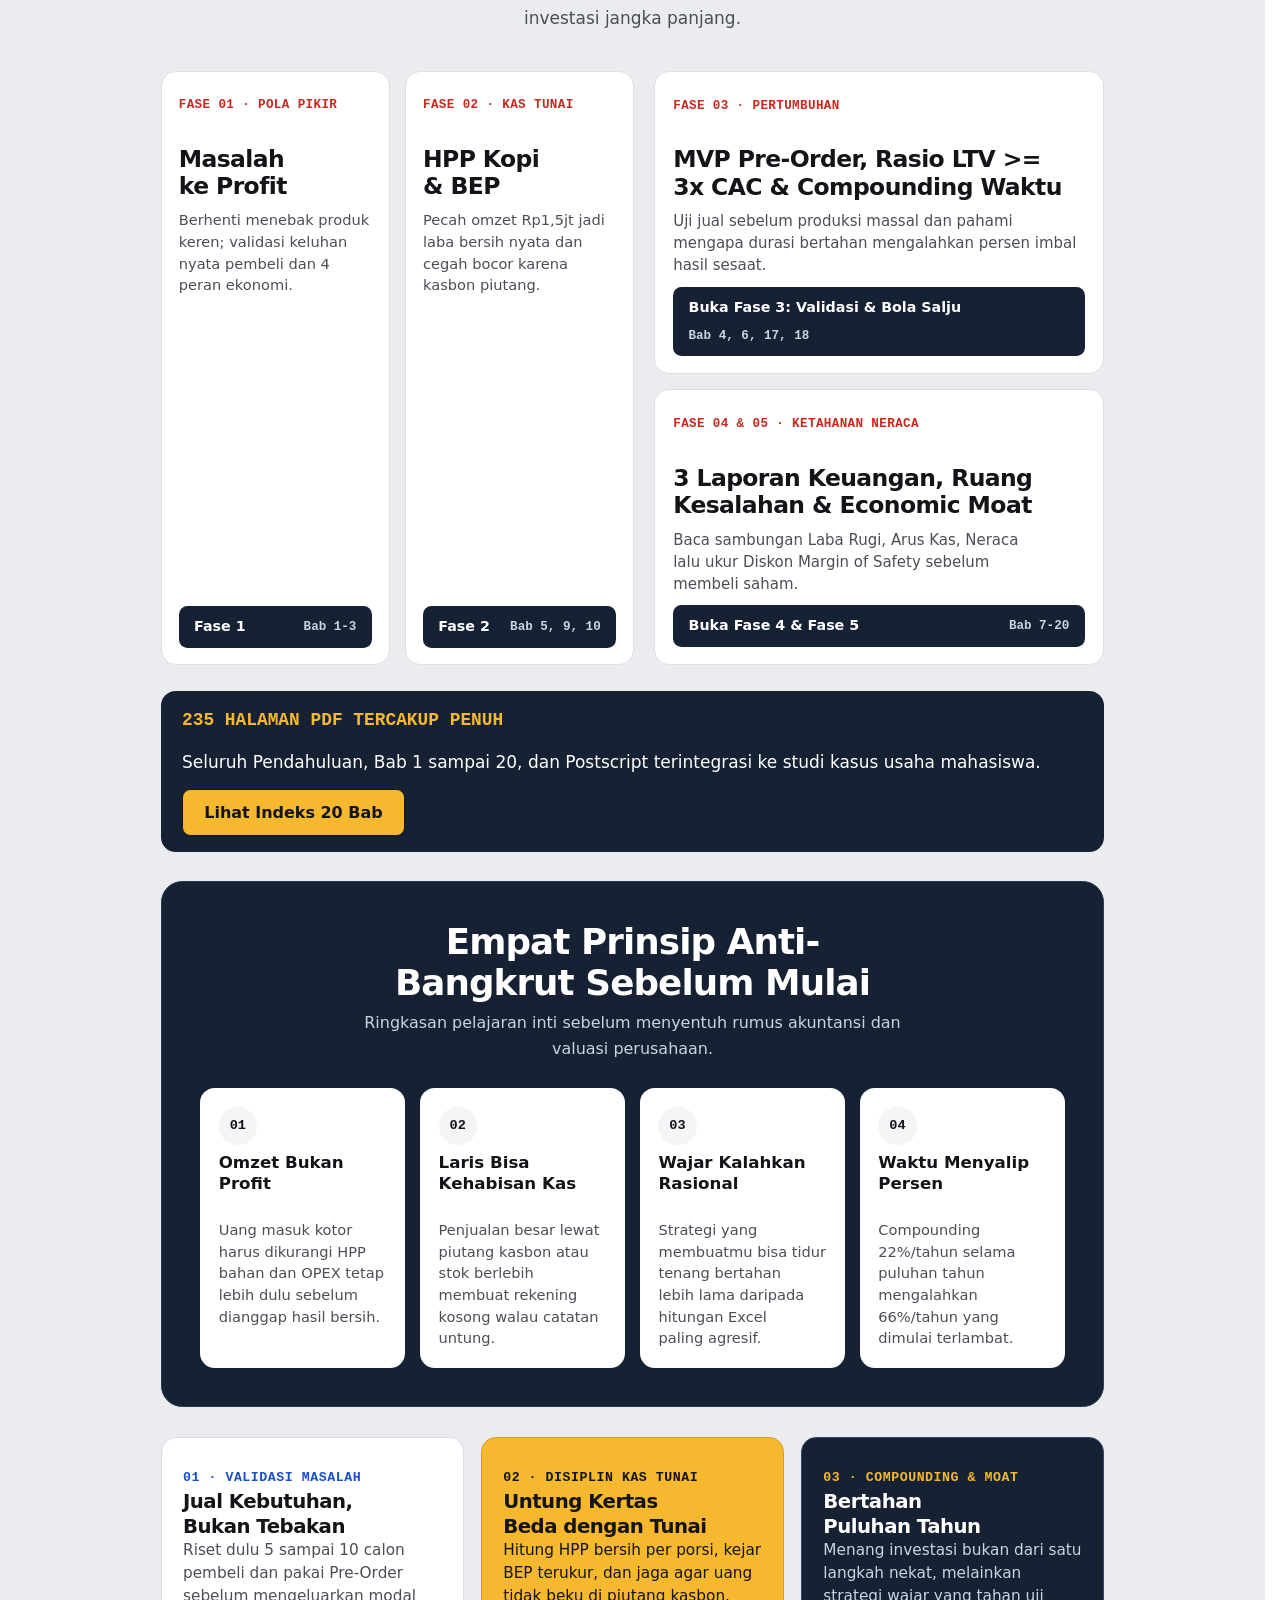
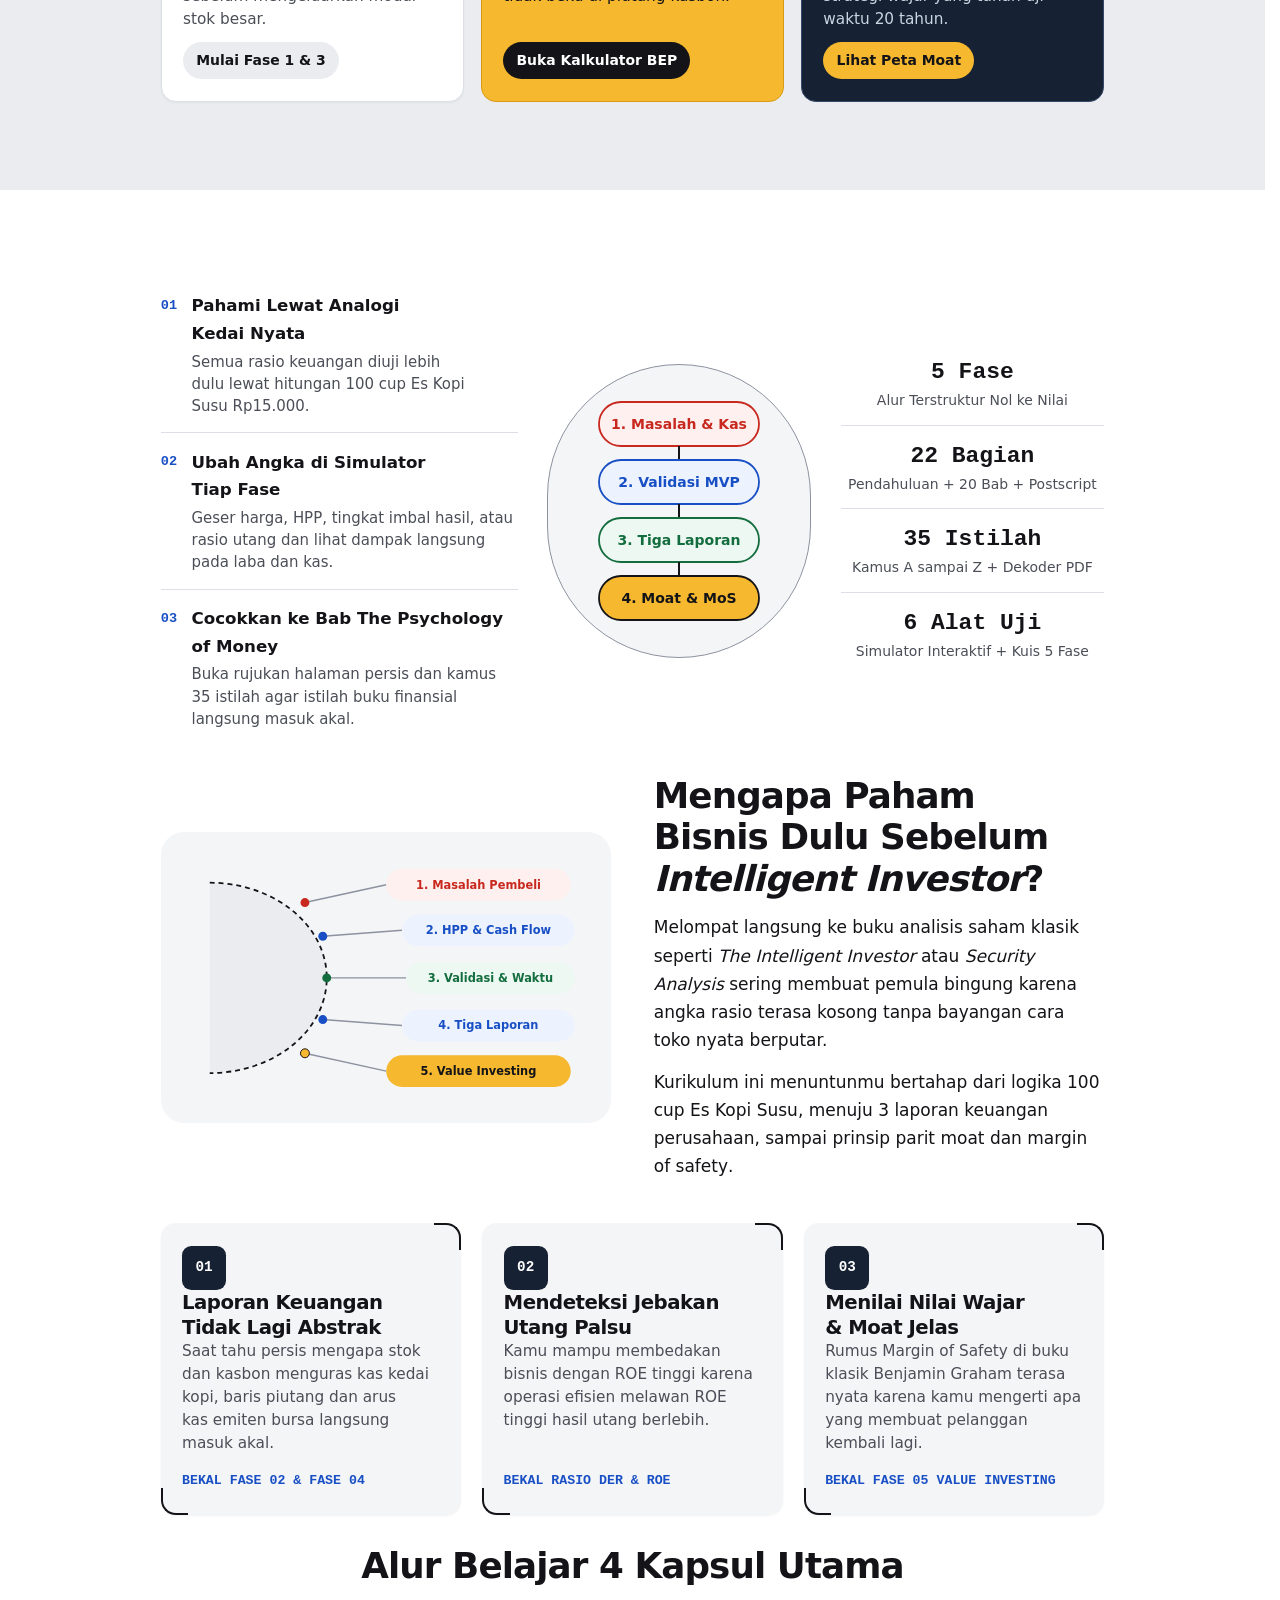
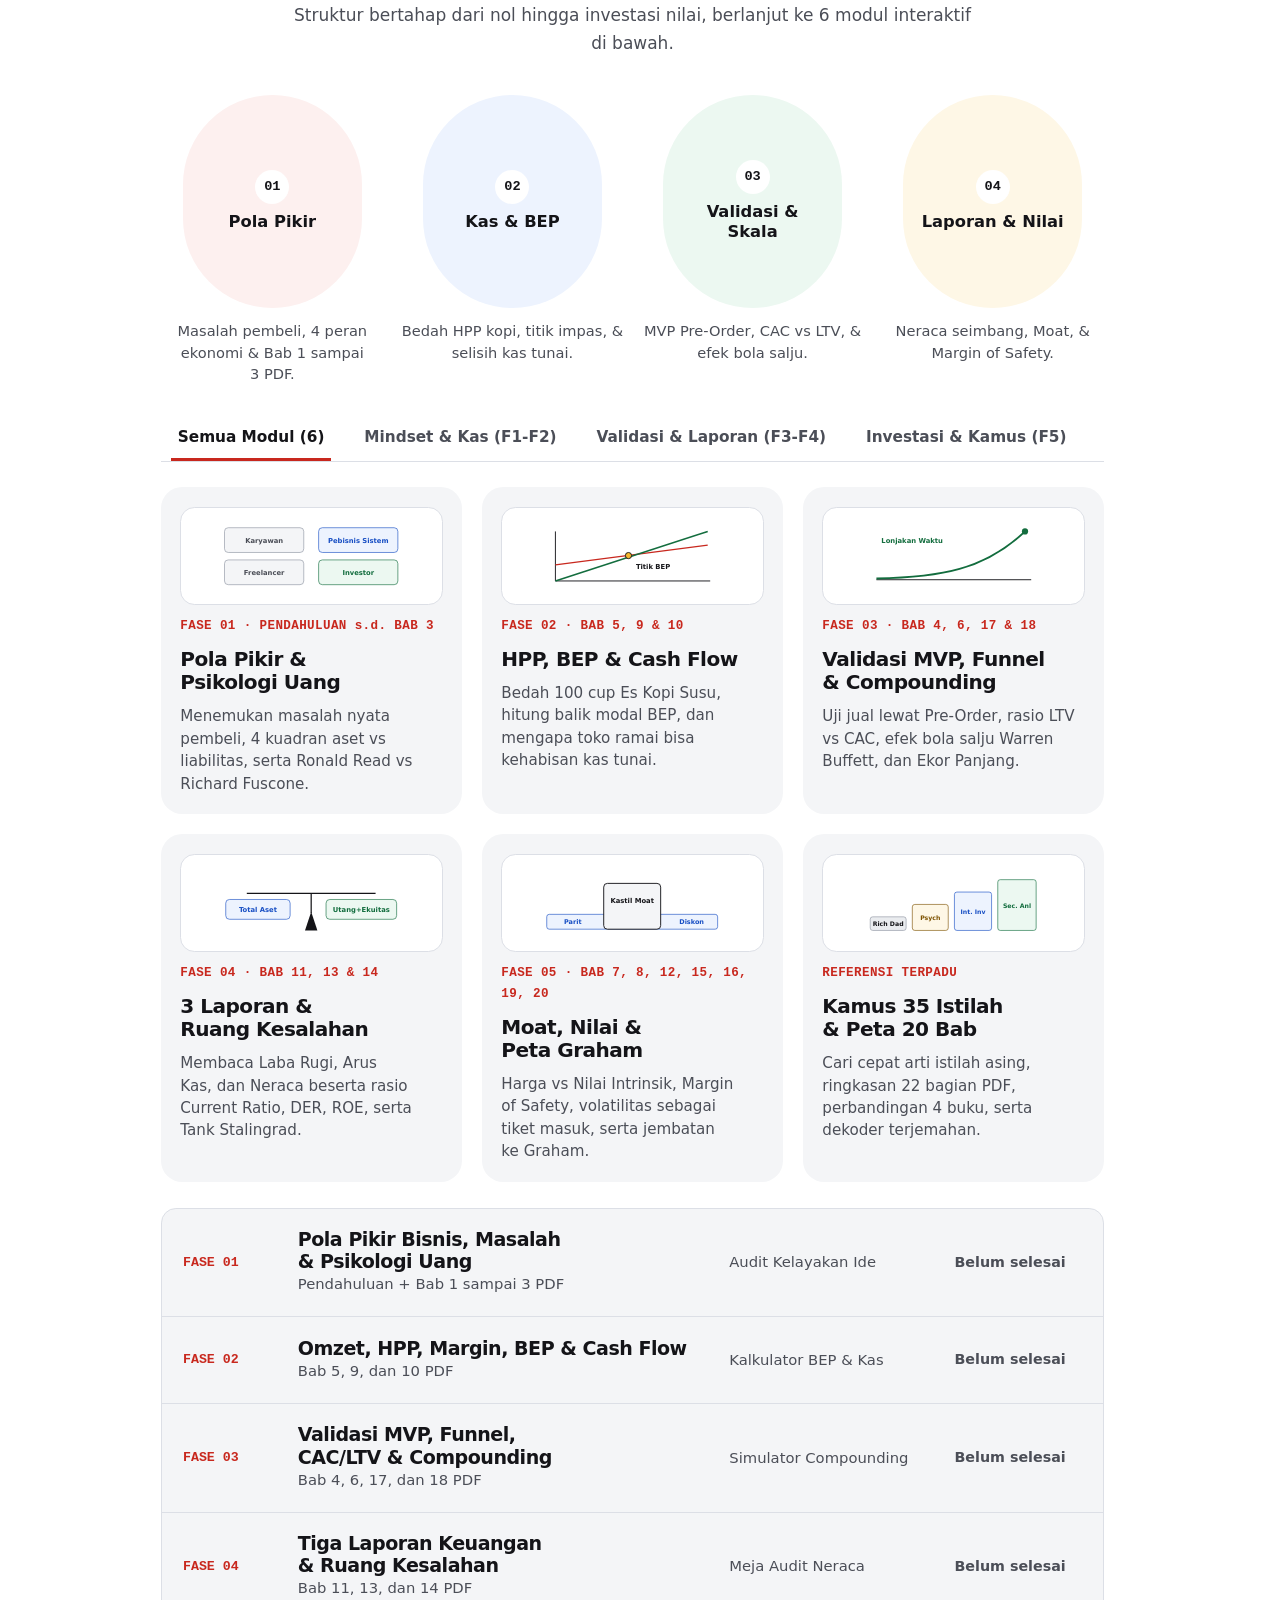
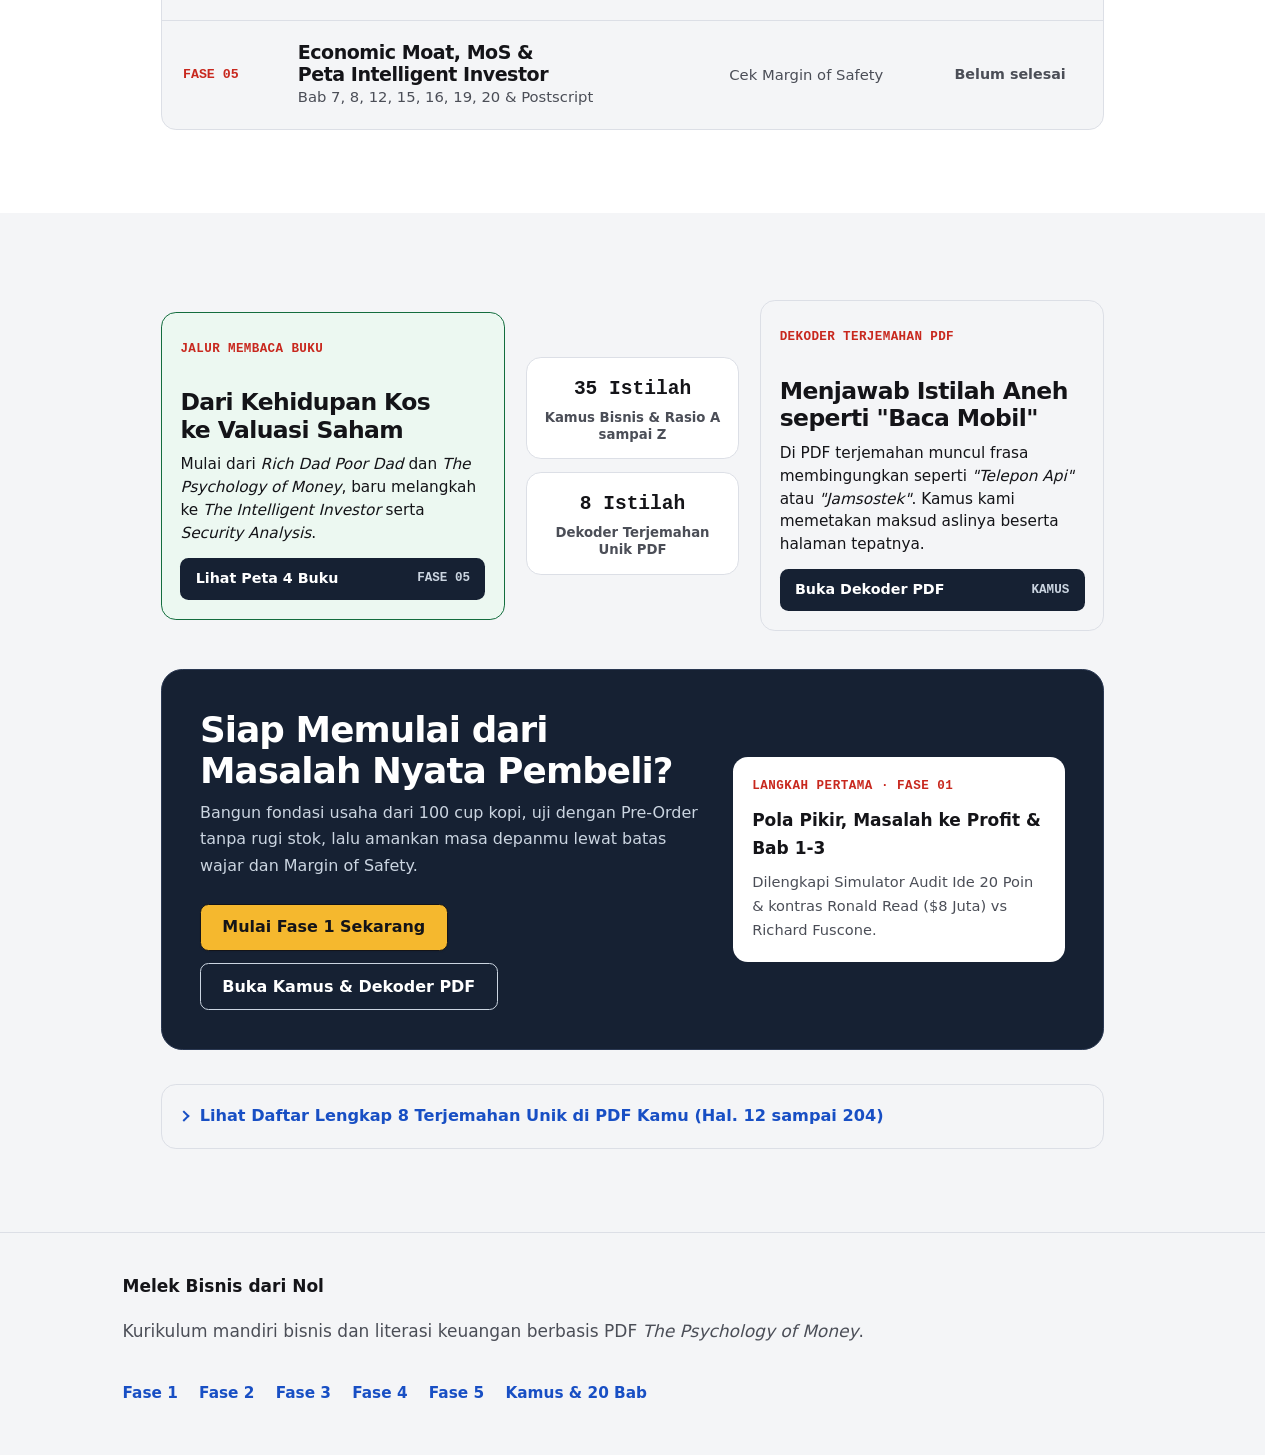
==== commit b7304242: "Deepen Psychology of Money PDF stories and rewrite with SMA/college-friendly language" ====
--- a/index.html
+++ b/index.html
@@ -15,8 +15,8 @@
   </script>
   <title>Melek Bisnis dari Nol | Peta Kurikulum &amp; Psikologi Uang</title>
   <link rel="icon" type="image/svg+xml" href="data:image/svg+xml,%3Csvg xmlns='http://www.w3.org/2000/svg' viewBox='0 0 24 24'%3E%3Crect width='24' height='24' rx='6' fill='%23141418'/%3E%3Cpath d='M7 17v-5M12 17V7M17 17v-3' stroke='%23FFFFFF' stroke-width='2.2' stroke-linecap='round'/%3E%3C/svg%3E">
-  <link rel="stylesheet" href="styles.css?v=20261127g">
-  <script defer src="app.js?v=20261127g"></script>
+  <link rel="stylesheet" href="styles.css?v=20261127h">
+  <script defer src="app.js?v=20261127h"></script>
   <script type="application/ld+json">
   {
     "@context": "https://schema.org",
@@ -88,7 +88,7 @@
           <div>
             <h1>Belajar <span class="title-accent">Bisnis &amp; Psikologi Uang</span> dari Nol</h1>
             <p class="hero-lead">
-              Kurikulum sistematis untuk mahasiswa yang belum menyentuh cash flow, HPP, atau neraca. Lengkap dengan perbandingan visual <strong>DO vs DON'T</strong>, simulator hitung langsung, dan seluruh 20 Bab <cite>The Psychology of Money</cite>.
+              Panduan santai dari nol buat pelajar SMA, mahasiswa, dan pemula yang baru mulai kenal uang jajan, HPP kedai kopi, arus kas, sampai investasi saham. Lengkap dengan perbandingan visual <strong>DO vs DON'T</strong>, simulator interaktif, serta seluruh kisah nyata 20 Bab <cite>The Psychology of Money</cite> dalam bahasa sehari-hari.
             </p>
             <div class="hero-actions">
               <a class="btn btn-primary" href="fase-1.html">Mulai Belajar dari Fase 1</a>
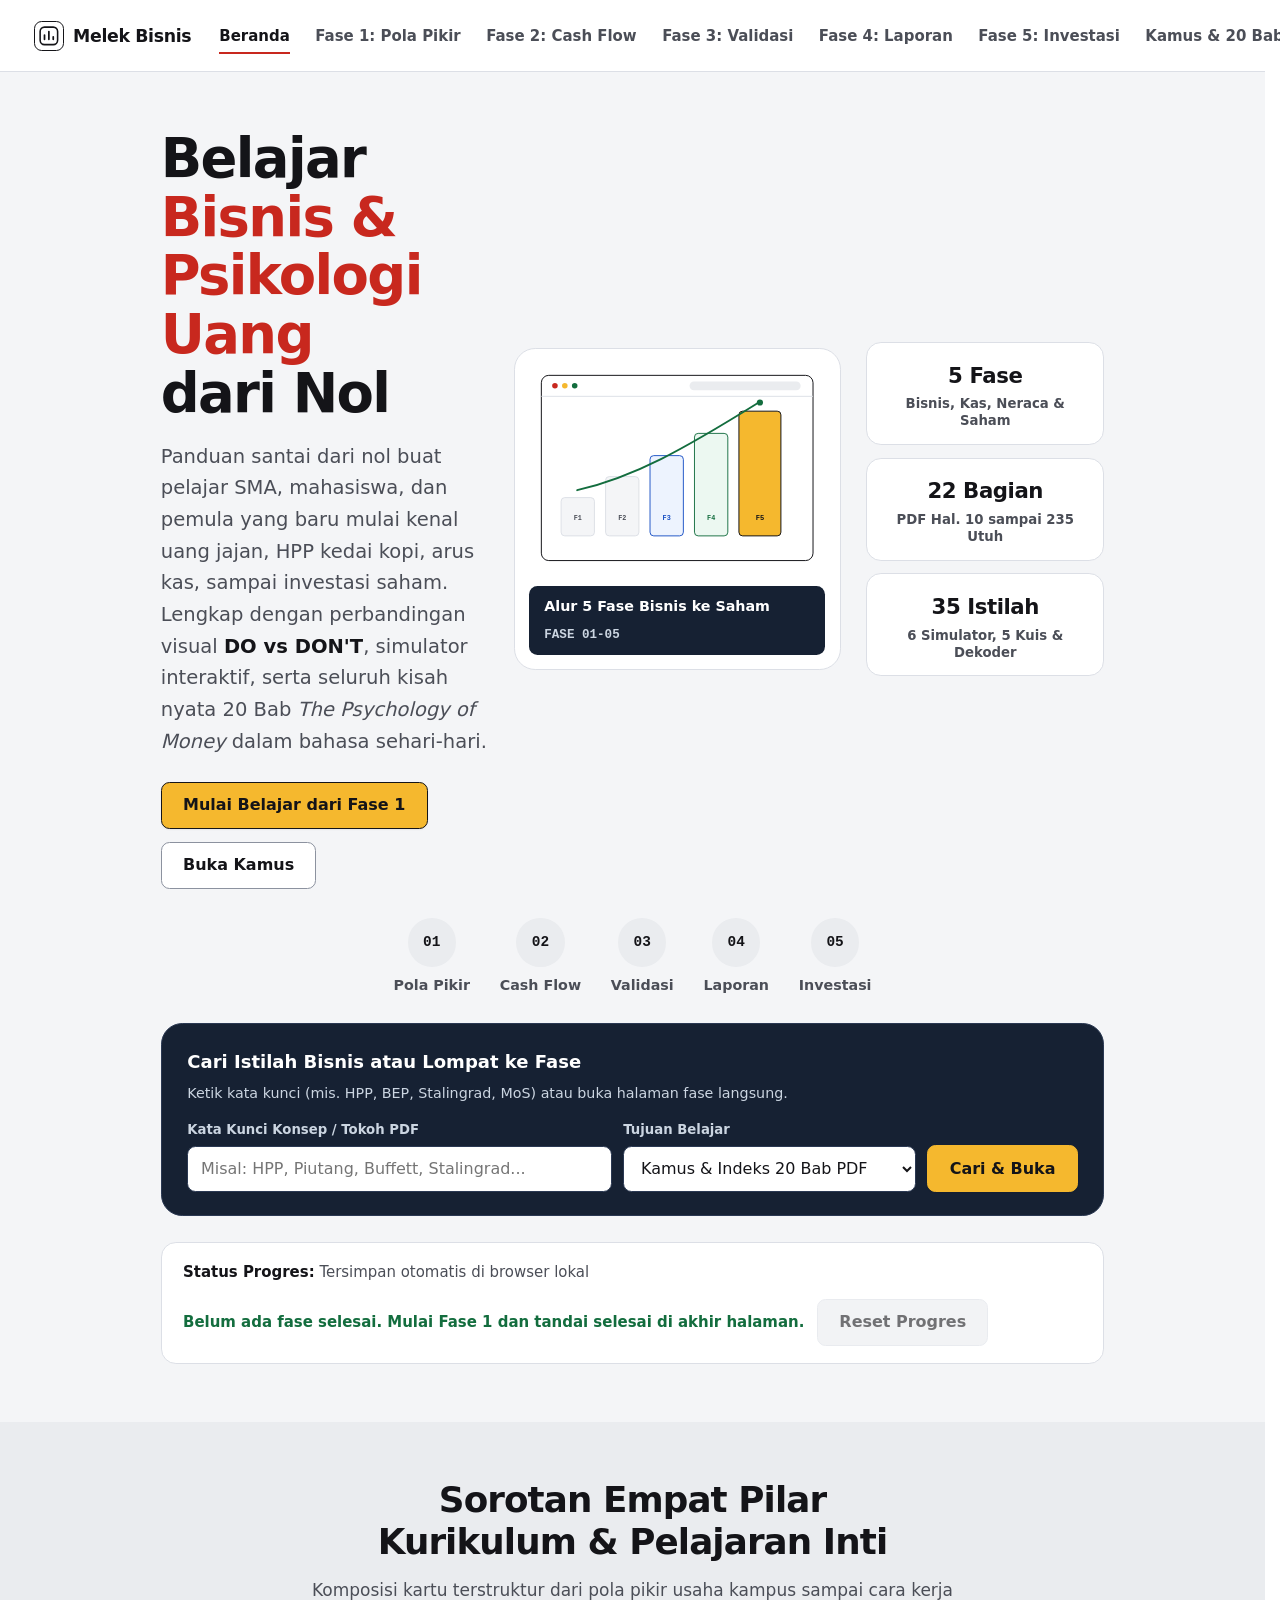
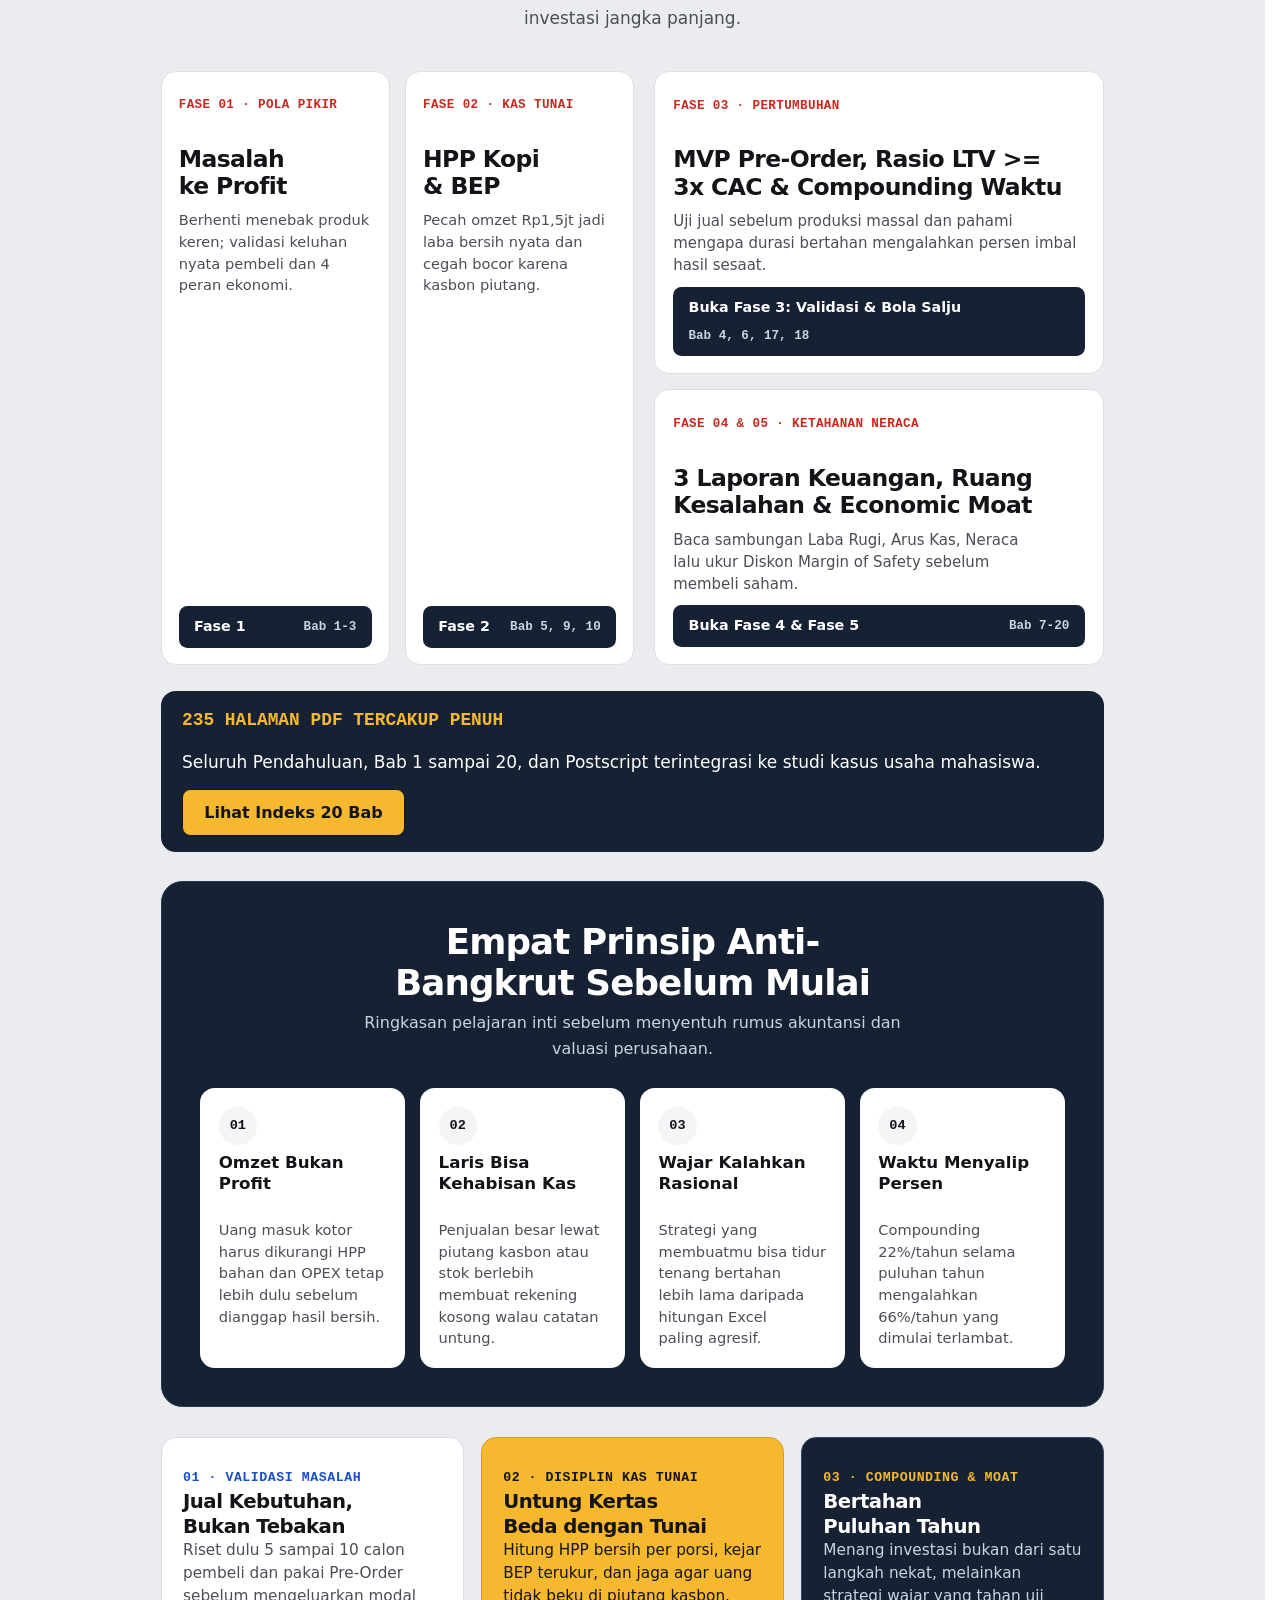
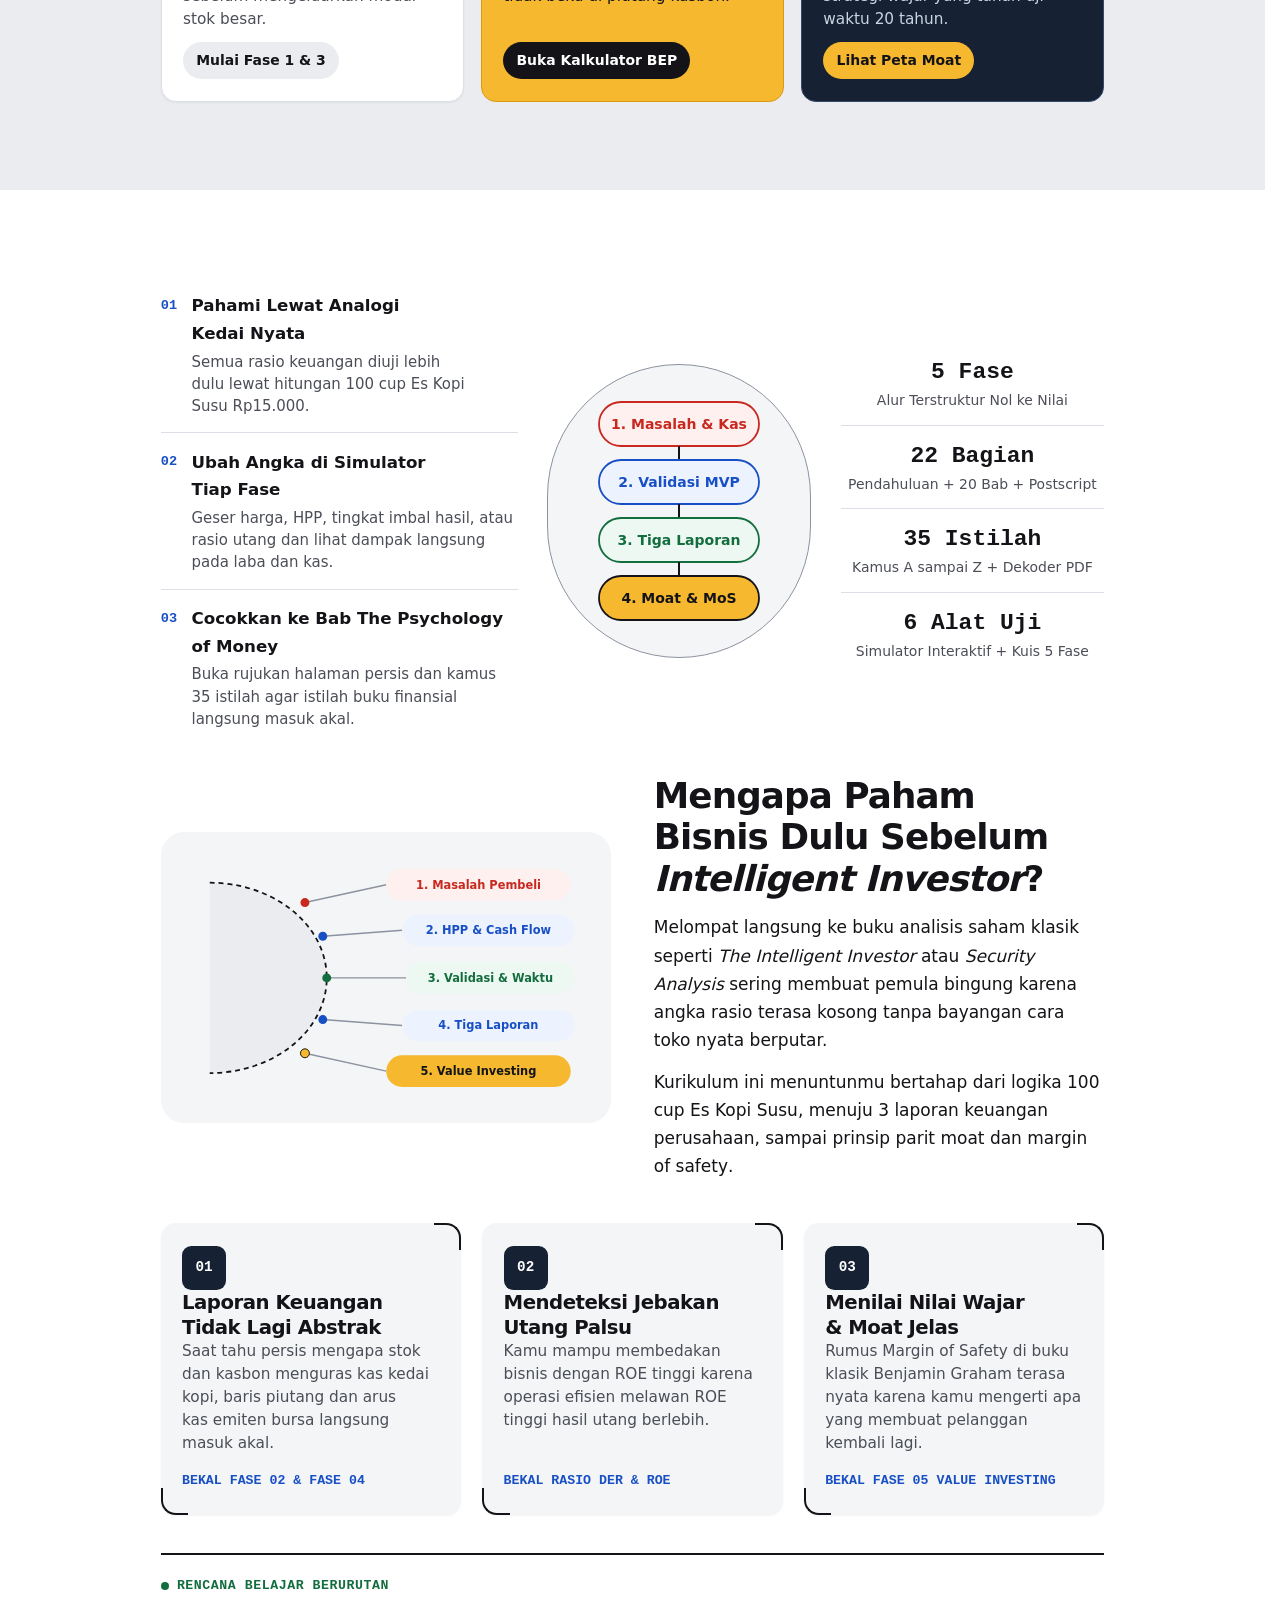
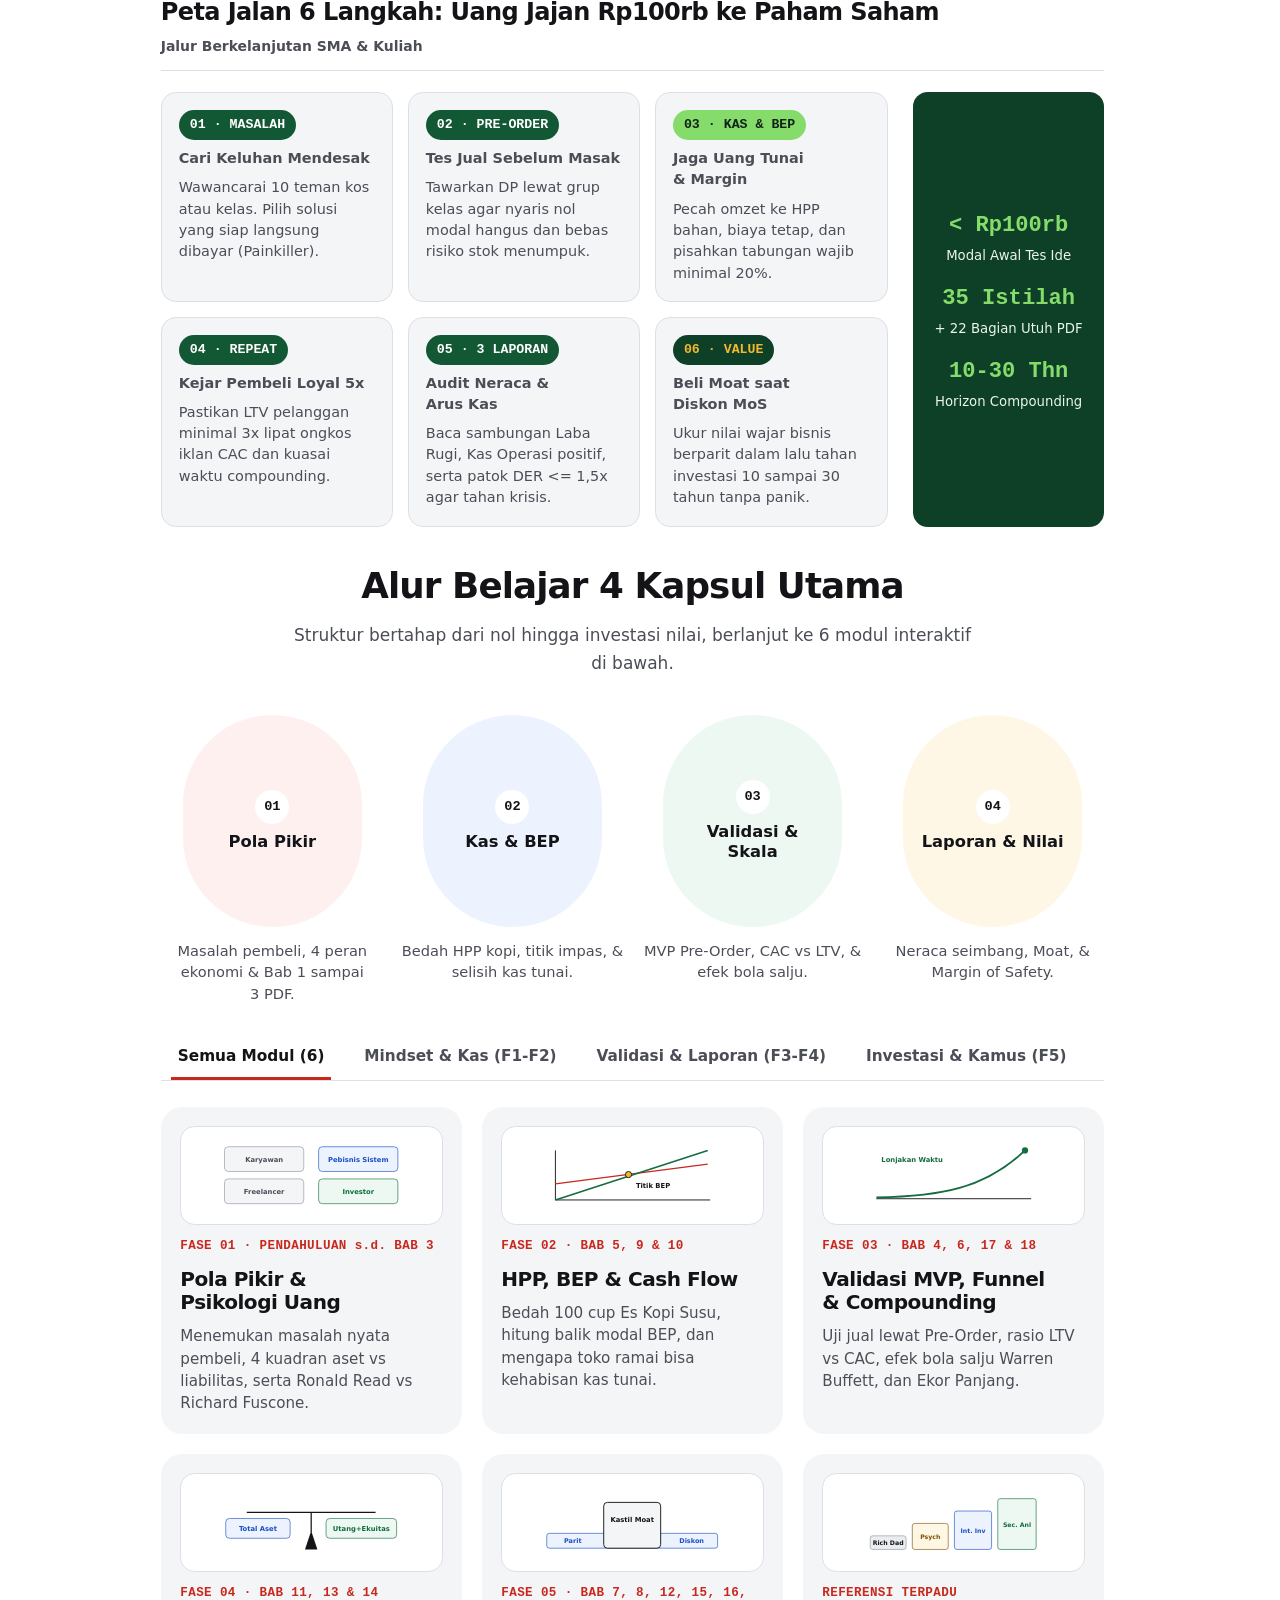
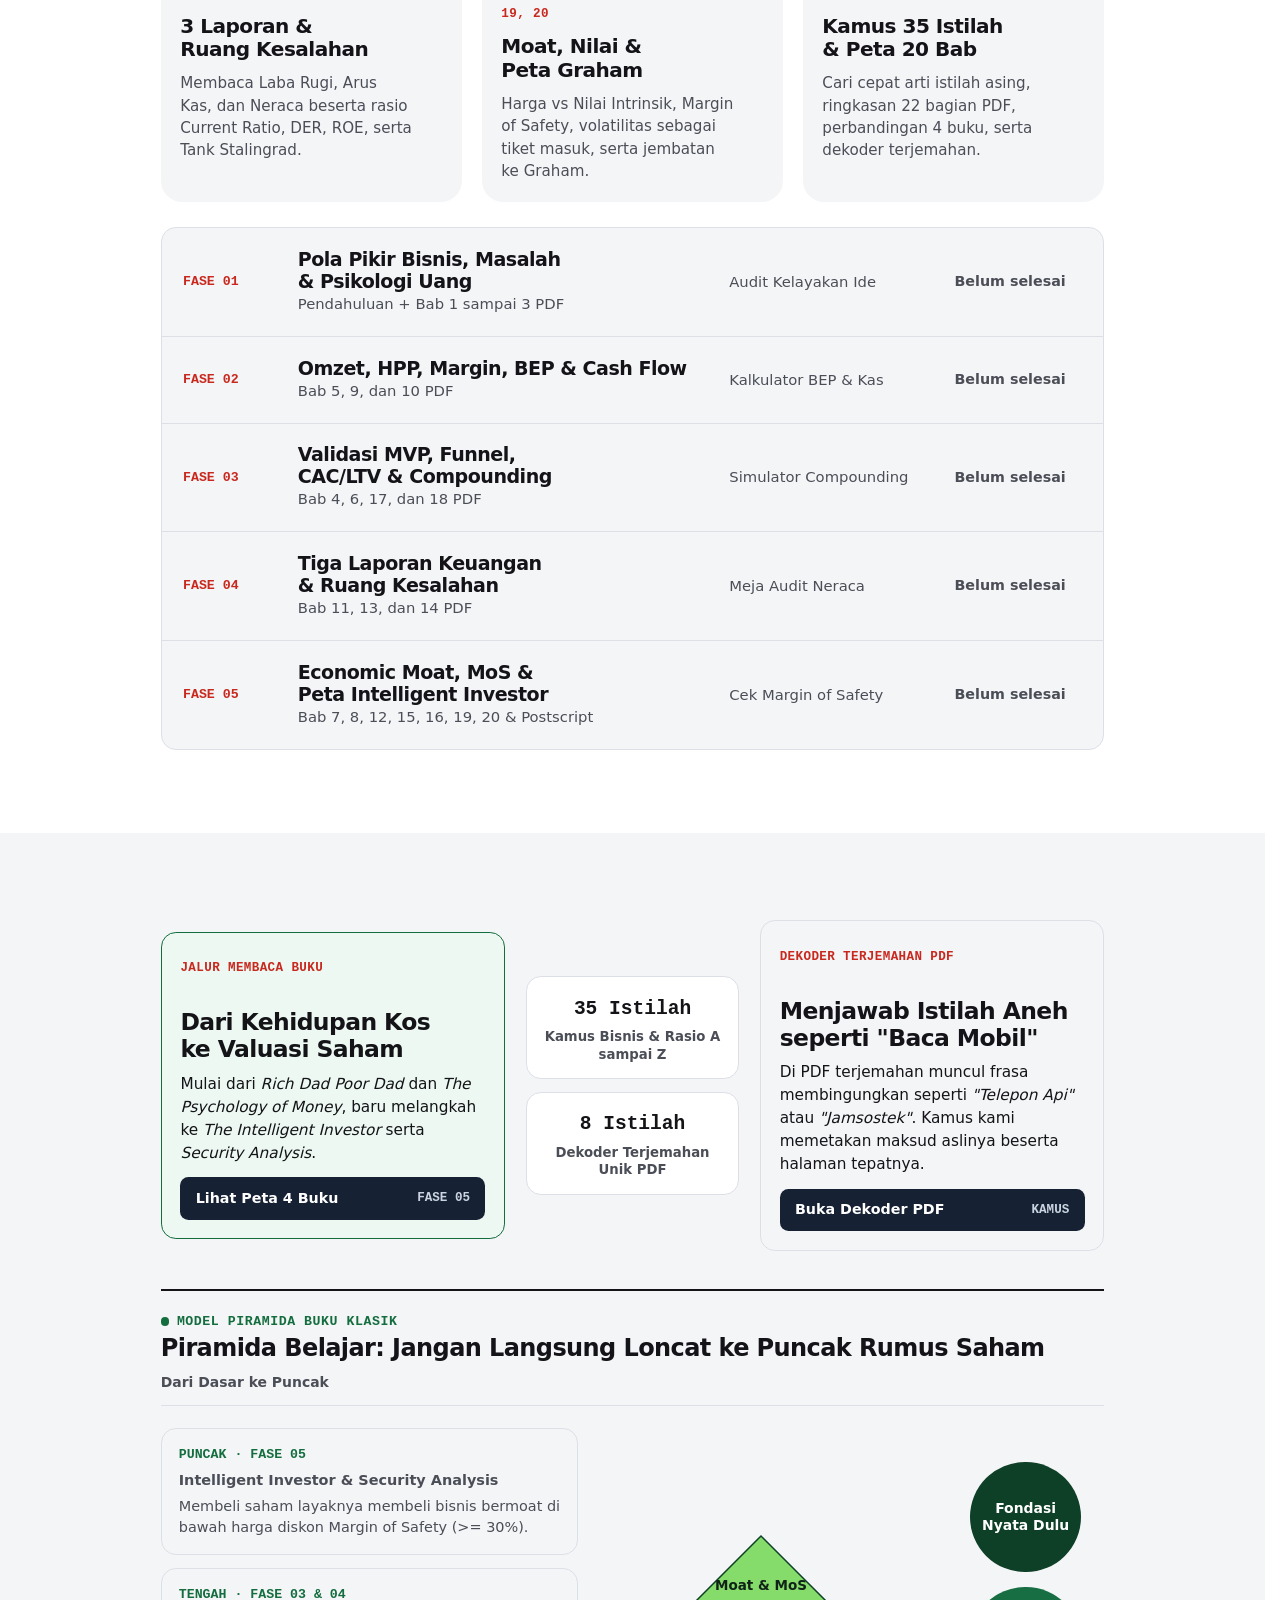
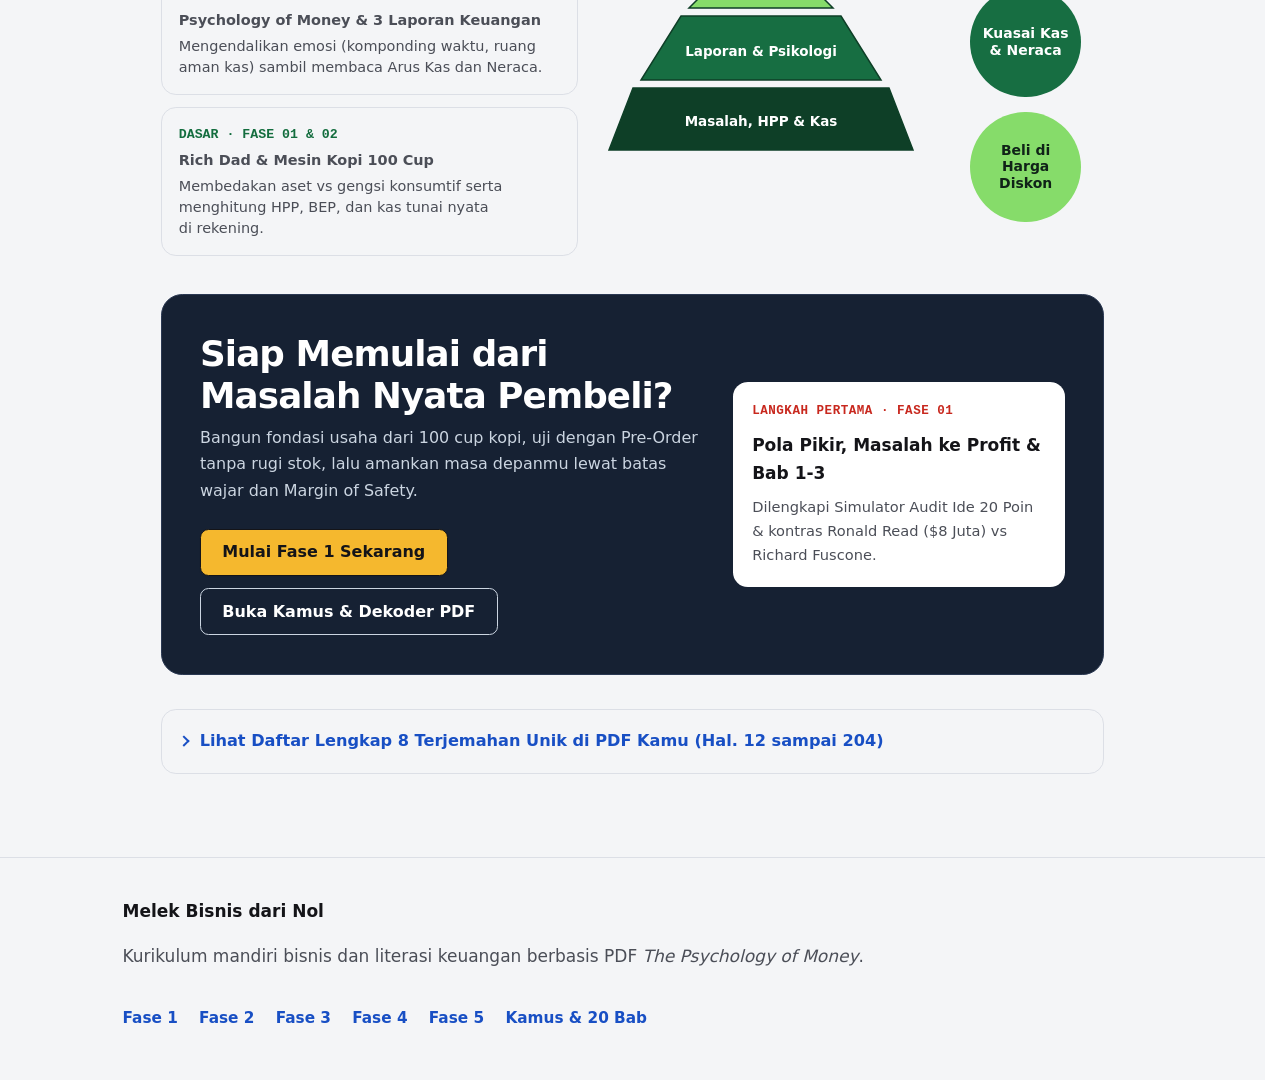
==== commit 8fa1461a: "Add 14 multi-pattern Emerald editorial infographic boards across all pages" ====
--- a/index.html
+++ b/index.html
@@ -15,8 +15,8 @@
   </script>
   <title>Melek Bisnis dari Nol | Peta Kurikulum &amp; Psikologi Uang</title>
   <link rel="icon" type="image/svg+xml" href="data:image/svg+xml,%3Csvg xmlns='http://www.w3.org/2000/svg' viewBox='0 0 24 24'%3E%3Crect width='24' height='24' rx='6' fill='%23141418'/%3E%3Cpath d='M7 17v-5M12 17V7M17 17v-3' stroke='%23FFFFFF' stroke-width='2.2' stroke-linecap='round'/%3E%3C/svg%3E">
-  <link rel="stylesheet" href="styles.css?v=20261127h">
-  <script defer src="app.js?v=20261127h"></script>
+  <link rel="stylesheet" href="styles.css?v=20261128a">
+  <script defer src="app.js?v=20261128a"></script>
   <script type="application/ld+json">
   {
     "@context": "https://schema.org",
@@ -437,6 +437,64 @@
           </article>
         </div>
 
+        <div class="info-sheet" aria-label="Peta jalan berliku enam langkah dari nol ke investasi nilai">
+          <div class="sheet-head">
+            <div class="sheet-head-left">
+              <span class="sheet-kicker">RENCANA BELAJAR BERURUTAN</span>
+              <h3>Peta Jalan 6 Langkah: Uang Jajan Rp100rb ke Paham Saham</h3>
+            </div>
+            <span class="sheet-sub">Jalur Berkelanjutan SMA &amp; Kuliah</span>
+          </div>
+          <div class="serp-grid">
+            <ol class="serp-steps">
+              <li class="serp-step">
+                <span class="serp-step-bar">01 · MASALAH</span>
+                <p class="serp-step-title">Cari Keluhan Mendesak</p>
+                <p>Wawancarai 10 teman kos atau kelas. Pilih solusi yang siap langsung dibayar (Painkiller).</p>
+              </li>
+              <li class="serp-step">
+                <span class="serp-step-bar">02 · PRE-ORDER</span>
+                <p class="serp-step-title">Tes Jual Sebelum Masak</p>
+                <p>Tawarkan DP lewat grup kelas agar nyaris nol modal hangus dan bebas risiko stok menumpuk.</p>
+              </li>
+              <li class="serp-step is-turn">
+                <span class="serp-step-bar">03 · KAS &amp; BEP</span>
+                <p class="serp-step-title">Jaga Uang Tunai &amp; Margin</p>
+                <p>Pecah omzet ke HPP bahan, biaya tetap, dan pisahkan tabungan wajib minimal 20%.</p>
+              </li>
+              <li class="serp-step">
+                <span class="serp-step-bar">04 · REPEAT</span>
+                <p class="serp-step-title">Kejar Pembeli Loyal 5x</p>
+                <p>Pastikan LTV pelanggan minimal 3x lipat ongkos iklan CAC dan kuasai waktu compounding.</p>
+              </li>
+              <li class="serp-step">
+                <span class="serp-step-bar">05 · 3 LAPORAN</span>
+                <p class="serp-step-title">Audit Neraca &amp; Arus Kas</p>
+                <p>Baca sambungan Laba Rugi, Kas Operasi positif, serta patok DER &lt;= 1,5x agar tahan krisis.</p>
+              </li>
+              <li class="serp-step is-end">
+                <span class="serp-step-bar">06 · VALUE</span>
+                <p class="serp-step-title">Beli Moat saat Diskon MoS</p>
+                <p>Ukur nilai wajar bisnis berparit dalam lalu tahan investasi 10 sampai 30 tahun tanpa panik.</p>
+              </li>
+            </ol>
+            <aside class="serp-kpis" aria-label="Target angka panduan kurikulum">
+              <div class="serp-kpi">
+                <span class="serp-kpi-num">&lt; Rp100rb</span>
+                <span class="serp-kpi-label">Modal Awal Tes Ide</span>
+              </div>
+              <div class="serp-kpi">
+                <span class="serp-kpi-num">35 Istilah</span>
+                <span class="serp-kpi-label">+ 22 Bagian Utuh PDF</span>
+              </div>
+              <div class="serp-kpi">
+                <span class="serp-kpi-num">10-30 Thn</span>
+                <span class="serp-kpi-label">Horizon Compounding</span>
+              </div>
+            </aside>
+          </div>
+        </div>
+
         <div class="section-head-centered">
           <h2 id="kurikulum-index-title">Alur Belajar 4 Kapsul Utama</h2>
           <p class="muted">Struktur bertahap dari nol hingga investasi nilai, berlanjut ke 6 modul interaktif di bawah.</p>
@@ -622,6 +680,52 @@
             </div>
             <a class="dark-pill-bar" href="kamus-pdf.html"><span>Buka Dekoder PDF</span><span class="dark-pill-bar-sub">KAMUS</span></a>
           </article>
+        </div>
+
+        <div class="info-sheet" aria-label="Piramida berjenjang tangga belajar 4 buku keuangan klasik">
+          <div class="sheet-head">
+            <div class="sheet-head-left">
+              <span class="sheet-kicker">MODEL PIRAMIDA BUKU KLASIK</span>
+              <h3>Piramida Belajar: Jangan Langsung Loncat ke Puncak Rumus Saham</h3>
+            </div>
+            <span class="sheet-sub">Dari Dasar ke Puncak</span>
+          </div>
+          <div class="pyramid-grid">
+            <div class="pyramid-tiers">
+              <div class="pyramid-tier">
+                <span class="pyramid-tier-tag">PUNCAK · FASE 05</span>
+                <p class="pyramid-tier-title">Intelligent Investor &amp; Security Analysis</p>
+                <p>Membeli saham layaknya membeli bisnis bermoat di bawah harga diskon Margin of Safety (&gt;= 30%).</p>
+              </div>
+              <div class="pyramid-tier">
+                <span class="pyramid-tier-tag">TENGAH · FASE 03 &amp; 04</span>
+                <p class="pyramid-tier-title">Psychology of Money &amp; 3 Laporan Keuangan</p>
+                <p>Mengendalikan emosi (komponding waktu, ruang aman kas) sambil membaca Arus Kas dan Neraca.</p>
+              </div>
+              <div class="pyramid-tier">
+                <span class="pyramid-tier-tag">DASAR · FASE 01 &amp; 02</span>
+                <p class="pyramid-tier-title">Rich Dad &amp; Mesin Kopi 100 Cup</p>
+                <p>Membedakan aset vs gengsi konsumtif serta menghitung HPP, BEP, dan kas tunai nyata di rekening.</p>
+              </div>
+            </div>
+            <figure class="pyramid-figure">
+              <svg viewBox="0 0 320 232" width="320" height="232" role="img" aria-labelledby="pyr-idx-t pyr-idx-d">
+                <title id="pyr-idx-t">Piramida 3 Tingkat Kurikulum Melek Bisnis</title>
+                <desc id="pyr-idx-d">Piramida bertingkat tiga: Dasar Kas dan Aset di bawah, Tengah Psikologi dan 3 Laporan, Puncak Moat dan Margin of Safety.</desc>
+                <polygon points="160,10 88,82 232,82" fill="#86DC6A" stroke="#0E3F27" stroke-width="1.5"/>
+                <polygon points="80,90 240,90 280,154 40,154" fill="#176E42" stroke="#0E3F27" stroke-width="1.5"/>
+                <polygon points="32,162 288,162 312,224 8,224" fill="#0E3F27" stroke="#0E3F27" stroke-width="1.5"/>
+                <text x="160" y="64" text-anchor="middle" fill="#102318" font-size="13.5" font-weight="800">Moat &amp; MoS</text>
+                <text x="160" y="130" text-anchor="middle" fill="#FFFFFF" font-size="13.5" font-weight="800">Laporan &amp; Psikologi</text>
+                <text x="160" y="200" text-anchor="middle" fill="#FFFFFF" font-size="13.5" font-weight="800">Masalah, HPP &amp; Kas</text>
+              </svg>
+            </figure>
+            <div class="pyramid-badges">
+              <div class="pyramid-badge">Fondasi Nyata Dulu</div>
+              <div class="pyramid-badge step-2">Kuasai Kas &amp; Neraca</div>
+              <div class="pyramid-badge step-3">Beli di Harga Diskon</div>
+            </div>
+          </div>
         </div>
 
         <div class="cta-dark-banner" aria-labelledby="spotlight-title">
--- a/styles.css
+++ b/styles.css
@@ -1552,6 +1552,459 @@
   .bridge-tile p { max-inline-size: var(--measure); }
   .bracket-card .card-link { justify-self: start; }
 
+  /* =====================================================================
+     EMERALD EDITORIAL INFOGRAPHIC SYSTEM (7 Consulting Report Structures)
+     Adapted from multi-panel green infographic taxonomy using WCAG AA tones
+     ===================================================================== */
+  .info-sheet {
+    margin-block: 2.25rem;
+    padding-block-start: 1.15rem;
+    border-block-start: 2px solid var(--ink-frame);
+    --g-deep: #0E3F27;
+    --g-forest: #135835;
+    --g-leaf: #176E42;
+    --g-bright: #86DC6A;
+    --g-bright-ink: #102318;
+    --g-mint: #E9F6EC;
+    --g-mint-ink: #102318;
+  }
+
+  .sheet-head {
+    display: flex;
+    flex-wrap: wrap;
+    justify-content: space-between;
+    align-items: baseline;
+    gap: 0.45rem 1.25rem;
+    padding-block-end: 0.7rem;
+    margin-block-end: 1.25rem;
+    border-block-end: 1px solid var(--border-subtle);
+  }
+
+  .sheet-head-left { display: grid; gap: 0.15rem; }
+  .sheet-kicker {
+    display: inline-flex;
+    align-items: center;
+    gap: 0.45rem;
+    font-family: var(--font-mono);
+    font-size: 0.78rem;
+    font-weight: 800;
+    letter-spacing: 0.04em;
+    color: var(--pos);
+    text-transform: uppercase;
+  }
+  .sheet-kicker::before {
+    content: "";
+    inline-size: 0.5rem;
+    block-size: 0.5rem;
+    border-radius: 50%;
+    background: var(--pos);
+  }
+  .sheet-head h2,
+  .sheet-head h3 { margin: 0; font-size: clamp(1.22rem, 1.15rem + 0.35vw, 1.42rem); color: var(--text-primary); }
+  .sheet-sub { font-size: 0.82rem; color: var(--text-secondary); font-weight: 700; }
+
+  /* 1. Stepped Tonal 4-Pillar Watermark Cards ("4P Marketing Theory") */
+  .pillar-4 {
+    display: grid;
+    grid-template-columns: minmax(0, 1fr);
+    gap: 1rem;
+  }
+  @media (min-width: 40rem) { .pillar-4 { grid-template-columns: repeat(2, minmax(0, 1fr)); } }
+  @media (min-width: 56rem) { .pillar-4 { grid-template-columns: repeat(4, minmax(0, 1fr)); gap: 0.85rem; } }
+
+  .pillar-col { display: grid; grid-template-rows: auto 1fr; gap: 0.55rem; min-inline-size: 0; }
+  .pillar-top-title {
+    font-size: 1.08rem;
+    font-weight: 900;
+    letter-spacing: 0.02em;
+    color: var(--pos);
+    margin: 0;
+    line-height: 1.2;
+  }
+  .pillar-top-sub { font-size: 0.78rem; color: var(--text-secondary); font-weight: 700; margin: 0; }
+
+  .pillar-card {
+    position: relative;
+    border-radius: var(--radius-md);
+    padding: 1.25rem 1.05rem;
+    overflow: clip;
+    display: grid;
+    gap: 0.85rem;
+    align-content: start;
+    color: #FFFFFF;
+    min-inline-size: 0;
+  }
+  .pillar-card.step-1 { background: var(--g-deep); }
+  .pillar-card.step-2 { background: var(--g-forest); }
+  .pillar-card.step-3 { background: var(--g-leaf); }
+  .pillar-card.step-4 { background: var(--g-bright); color: var(--g-bright-ink); }
+
+  .pillar-card[data-num]::before {
+    content: attr(data-num);
+    position: absolute;
+    inset-block-start: -0.35rem;
+    inset-inline-end: 0.5rem;
+    font-size: 5rem;
+    font-weight: 900;
+    line-height: 1;
+    color: rgba(255, 255, 255, 0.14);
+    pointer-events: none;
+    user-select: none;
+  }
+  .pillar-card.step-4[data-num]::before { color: rgba(16, 35, 24, 0.12); }
+
+  .pillar-item {
+    position: relative;
+    padding-block-end: 0.65rem;
+    border-block-end: 1px solid rgba(255, 255, 255, 0.22);
+    display: grid;
+    gap: 0.25rem;
+  }
+  .pillar-card.step-4 .pillar-item { border-block-end-color: rgba(16, 35, 24, 0.18); }
+  .pillar-item:last-child { border-block-end: 0; padding-block-end: 0; }
+
+  .pillar-item-title { font-size: 0.94rem; font-weight: 800; color: inherit; margin: 0; }
+  .pillar-item p { font-size: 0.85rem; line-height: 1.48; color: inherit; opacity: 0.95; max-inline-size: var(--measure); margin: 0; }
+
+  /* 2. Spine Timeline Board (Left KPI Rail + Center Chevron Arrow Bar + Above/Below Blocks) */
+  .spine-grid {
+    display: grid;
+    grid-template-columns: minmax(0, 1fr);
+    gap: 1.25rem;
+    align-items: start;
+  }
+  @media (min-width: 52rem) {
+    .spine-grid { grid-template-columns: 11.5rem minmax(0, 1fr); gap: 1.4rem; }
+  }
+
+  .spine-kpis { display: grid; grid-template-columns: repeat(2, minmax(0, 1fr)); gap: 0.6rem; }
+  @media (min-width: 52rem) { .spine-kpis { grid-template-columns: minmax(0, 1fr); } }
+
+  .spine-kpi {
+    background: var(--g-mint);
+    color: var(--g-mint-ink);
+    border-radius: var(--radius-sm);
+    padding: 0.75rem 0.85rem;
+    text-align: center;
+    display: grid;
+    gap: 0.15rem;
+  }
+  .spine-kpi-num { font-family: var(--font-mono); font-size: 1.25rem; font-weight: 900; color: #0D4428; line-height: 1.15; }
+  .spine-kpi-label { font-size: 0.78rem; font-weight: 700; color: #102318; }
+
+  .spine-main { display: grid; gap: 0.95rem; min-inline-size: 0; }
+  .spine-pair { display: grid; grid-template-columns: minmax(0, 1fr); gap: 0.85rem; }
+  @media (min-width: 40rem) { .spine-pair { grid-template-columns: repeat(2, minmax(0, 1fr)); } }
+
+  .spine-card {
+    background: var(--bg-surface);
+    border: 1px solid var(--border-subtle);
+    border-radius: var(--radius-md);
+    padding: 0.95rem 1.05rem;
+    display: grid;
+    gap: 0.35rem;
+    align-content: start;
+    min-inline-size: 0;
+  }
+  .spine-card-head { font-size: 0.96rem; font-weight: 800; color: var(--text-primary); margin: 0; }
+  .spine-card p { font-size: 0.86rem; line-height: 1.48; color: var(--text-secondary); max-inline-size: var(--measure); margin: 0; }
+
+  .spine-arrow {
+    display: grid;
+    grid-template-columns: repeat(2, minmax(0, 1fr));
+    gap: 0.4rem;
+    background: var(--g-forest);
+    color: #FFFFFF;
+    border-radius: var(--radius-sm);
+    padding: 0.55rem 0.75rem;
+  }
+  @media (min-width: 44rem) {
+    .spine-arrow {
+      grid-template-columns: repeat(4, minmax(0, 1fr));
+      background: linear-gradient(90deg, var(--g-deep), var(--g-leaf));
+      clip-path: polygon(0 0, calc(100% - 0.85rem) 0, 100% 50%, calc(100% - 0.85rem) 100%, 0 100%);
+      padding-inline-end: 1.35rem;
+    }
+  }
+  .spine-step { font-family: var(--font-mono); font-size: 0.8rem; font-weight: 800; text-align: center; }
+
+  /* 3. Asymmetrical 4-Leaf Curved Petal Cluster ("Manage 4C Model") */
+  .petal-grid {
+    display: grid;
+    grid-template-columns: minmax(0, 1fr);
+    gap: 1.35rem;
+    align-items: center;
+  }
+  @media (min-width: 52rem) {
+    .petal-grid { grid-template-columns: minmax(0, 1.35fr) minmax(0, 0.85fr); gap: 1.75rem; }
+  }
+
+  .petal-cluster { display: grid; grid-template-columns: minmax(0, 1fr); gap: 0.85rem; }
+  @media (min-width: 36rem) { .petal-cluster { grid-template-columns: repeat(2, minmax(0, 1fr)); } }
+
+  .petal-card {
+    padding: 1.15rem;
+    display: grid;
+    gap: 0.45rem;
+    align-content: start;
+    min-inline-size: 0;
+  }
+  .petal-card.is-tl { border-radius: 1.5rem 0.25rem 1.5rem 1.5rem; background: var(--g-deep); color: #FFFFFF; }
+  .petal-card.is-tr { border-radius: 0.25rem 1.5rem 1.5rem 1.5rem; background: var(--g-leaf); color: #FFFFFF; }
+  .petal-card.is-bl { border-radius: 1.5rem 1.5rem 1.5rem 0.25rem; background: var(--g-mint); color: var(--g-mint-ink); }
+  .petal-card.is-br { border-radius: 1.5rem 1.5rem 0.25rem 1.5rem; background: var(--g-bright); color: var(--g-bright-ink); }
+
+  .petal-tag { font-family: var(--font-mono); font-size: 0.78rem; font-weight: 800; opacity: 0.9; }
+  .petal-title { font-size: 1.04rem; font-weight: 900; color: inherit; margin: 0; line-height: 1.25; }
+  .petal-card p { font-size: 0.86rem; line-height: 1.48; color: inherit; max-inline-size: var(--measure); margin: 0; }
+
+  .petal-aside {
+    background: var(--bg-surface);
+    border: 1px solid var(--border-subtle);
+    border-radius: var(--radius-md);
+    padding: 1.25rem;
+    display: grid;
+    gap: 0.65rem;
+  }
+  .petal-aside-title { font-size: 1.14rem; font-weight: 800; color: var(--text-primary); margin: 0; }
+  .petal-list { margin: 0; padding-inline-start: 1.1rem; display: grid; gap: 0.4rem; font-size: 0.88rem; color: var(--text-secondary); }
+  .petal-list strong { color: var(--pos); }
+
+  /* 4. Serpentine S-Curve 6-Step Roadmap + Right Vertical KPI Rail */
+  .serp-grid {
+    display: grid;
+    grid-template-columns: minmax(0, 1fr);
+    gap: 1.25rem;
+    align-items: stretch;
+  }
+  @media (min-width: 54rem) {
+    .serp-grid { grid-template-columns: minmax(0, 1fr) 11.25rem; gap: 1.5rem; }
+  }
+
+  .serp-steps {
+    display: grid;
+    grid-template-columns: minmax(0, 1fr);
+    gap: 0.85rem;
+    list-style: none;
+    padding: 0;
+    margin: 0;
+  }
+  @media (min-width: 38rem) { .serp-steps { grid-template-columns: repeat(2, minmax(0, 1fr)); } }
+  @media (min-width: 54rem) { .serp-steps { grid-template-columns: repeat(3, minmax(0, 1fr)); } }
+
+  .serp-step {
+    background: var(--bg-surface);
+    border: 1px solid var(--border-subtle);
+    border-radius: var(--radius-md);
+    padding: 1rem;
+    display: grid;
+    gap: 0.45rem;
+    align-content: start;
+    min-inline-size: 0;
+  }
+  .serp-step-bar {
+    display: inline-flex;
+    align-items: center;
+    gap: 0.5rem;
+    padding: 0.25rem 0.65rem;
+    border-radius: 999px;
+    background: var(--g-forest);
+    color: #FFFFFF;
+    font-family: var(--font-mono);
+    font-size: 0.78rem;
+    font-weight: 800;
+    justify-self: start;
+  }
+  .serp-step.is-turn .serp-step-bar { background: var(--g-bright); color: var(--g-bright-ink); }
+  .serp-step.is-end .serp-step-bar { background: var(--g-deep); color: #F5B82E; }
+  .serp-step-title { font-size: 0.96rem; font-weight: 800; color: var(--text-primary); margin: 0; }
+  .serp-step p { font-size: 0.85rem; line-height: 1.48; color: var(--text-secondary); max-inline-size: var(--measure); margin: 0; }
+
+  .serp-kpis {
+    background: var(--g-deep);
+    color: #FFFFFF;
+    border-radius: var(--radius-md);
+    padding: 1.1rem;
+    display: grid;
+    grid-template-columns: repeat(3, minmax(0, 1fr));
+    gap: 0.75rem;
+    align-content: center;
+  }
+  @media (min-width: 54rem) { .serp-kpis { grid-template-columns: minmax(0, 1fr); gap: 1rem; } }
+
+  .serp-kpi { text-align: center; display: grid; gap: 0.15rem; }
+  .serp-kpi-num { font-family: var(--font-mono); font-size: 1.3rem; font-weight: 900; color: #86DC6A; }
+  .serp-kpi-label { font-size: 0.78rem; color: #E9F6EC; line-height: 1.3; }
+
+  /* 5. Orbital Stadium Ring with 4 Circular Medallions ("Work Indicators") */
+  .medallion-board { display: grid; gap: 0.85rem; }
+  .medallion-pills {
+    display: flex;
+    flex-wrap: wrap;
+    justify-content: center;
+    gap: 0.5rem;
+  }
+  .medallion-pill {
+    padding: 0.35rem 0.85rem;
+    border-radius: 999px;
+    background: var(--g-mint);
+    color: var(--g-mint-ink);
+    font-family: var(--font-mono);
+    font-size: 0.78rem;
+    font-weight: 800;
+  }
+
+  .medallion-stadium {
+    border: 2px solid var(--g-leaf);
+    border-radius: var(--radius-lg);
+    padding: clamp(1rem, 2.5vw, 1.5rem);
+    display: grid;
+    grid-template-columns: minmax(0, 1fr);
+    gap: 1rem;
+    justify-items: center;
+    background: var(--bg-surface);
+  }
+  @media (min-width: 38rem) { .medallion-stadium { grid-template-columns: repeat(2, minmax(0, 1fr)); } }
+  @media (min-width: 54rem) {
+    .medallion-stadium {
+      grid-template-columns: repeat(4, minmax(0, 1fr));
+      border-radius: 999px;
+      padding-inline: 1.75rem;
+    }
+  }
+
+  .medallion-circle {
+    inline-size: min(100%, 10.5rem);
+    aspect-ratio: 1;
+    border-radius: 50%;
+    padding: 0.9rem;
+    display: grid;
+    place-content: center;
+    text-align: center;
+    gap: 0.2rem;
+    background: var(--g-deep);
+    color: #FFFFFF;
+  }
+  .medallion-circle.tone-2 { background: var(--g-forest); }
+  .medallion-circle.tone-3 { background: var(--g-leaf); }
+  .medallion-circle.tone-4 { background: var(--g-bright); color: var(--g-bright-ink); }
+
+  .medallion-num { font-family: var(--font-mono); font-size: 1.35rem; font-weight: 900; line-height: 1.1; }
+  .medallion-label { font-size: 0.84rem; font-weight: 800; line-height: 1.25; }
+  .medallion-sub { font-size: 0.78rem; opacity: 0.94; line-height: 1.28; }
+
+  /* 6. Horizontal Tonal Action Strips + Right Milestone Tags ("Monthly Work Plan") */
+  .strip-grid {
+    display: grid;
+    grid-template-columns: minmax(0, 1fr);
+    gap: 1.25rem;
+    align-items: start;
+  }
+  @media (min-width: 52rem) {
+    .strip-grid { grid-template-columns: 15.5rem minmax(0, 1fr); gap: 1.5rem; }
+  }
+
+  .strip-aside { display: grid; gap: 0.85rem; }
+  .strip-note {
+    background: var(--bg-surface);
+    border: 1px solid var(--border-subtle);
+    border-radius: var(--radius-md);
+    padding: 1rem;
+    display: grid;
+    gap: 0.35rem;
+  }
+  .strip-note-title { font-size: 0.96rem; font-weight: 800; color: var(--pos); margin: 0; }
+  .strip-note p { font-size: 0.85rem; line-height: 1.48; color: var(--text-secondary); max-inline-size: var(--measure); margin: 0; }
+
+  .strip-rows { display: grid; gap: 0.75rem; min-inline-size: 0; }
+  .strip-row {
+    display: grid;
+    grid-template-columns: minmax(0, 1fr);
+    gap: 0.65rem;
+    align-items: center;
+    padding: 0.9rem 1rem;
+    border-radius: var(--radius-md);
+    background: var(--g-mint);
+    color: var(--g-mint-ink);
+    min-inline-size: 0;
+  }
+  @media (min-width: 44rem) {
+    .strip-row { grid-template-columns: minmax(0, 1fr) minmax(0, 1fr) auto; gap: 1rem; }
+  }
+  .strip-row.tone-2 { background: var(--g-bright); color: var(--g-bright-ink); }
+  .strip-row.tone-3 { background: var(--g-leaf); color: #FFFFFF; }
+  .strip-row.tone-4 { background: var(--g-deep); color: #FFFFFF; }
+
+  .strip-col-title { font-size: 0.84rem; font-weight: 800; text-transform: uppercase; letter-spacing: 0.03em; margin: 0 0 0.2rem; opacity: 0.92; }
+  .strip-row p { font-size: 0.86rem; line-height: 1.45; color: inherit; max-inline-size: var(--measure); margin: 0; }
+
+  .strip-pill {
+    padding: 0.45rem 0.9rem;
+    border-radius: 999px;
+    background: #0E3F27;
+    color: #FFFFFF;
+    font-family: var(--font-mono);
+    font-size: 0.8rem;
+    font-weight: 900;
+    text-align: center;
+    justify-self: start;
+  }
+  .strip-row:is(.tone-3, .tone-4) .strip-pill {
+    background: #FFFFFF;
+    color: #0D4428;
+  }
+
+  /* 7. 3-Tier Pyramid Board + Left Breakdown + Right 3 Circular Core Badges */
+  .pyramid-grid {
+    display: grid;
+    grid-template-columns: minmax(0, 1fr);
+    gap: 1.25rem;
+    align-items: center;
+  }
+  @media (min-width: 56rem) {
+    .pyramid-grid { grid-template-columns: minmax(0, 1.05fr) 19rem 9.25rem; gap: 1.35rem; }
+  }
+
+  .pyramid-tiers { display: grid; gap: 0.75rem; min-inline-size: 0; }
+  .pyramid-tier {
+    background: var(--bg-surface);
+    border: 1px solid var(--border-subtle);
+    border-radius: var(--radius-md);
+    padding: 0.9rem 1rem;
+    display: grid;
+    gap: 0.25rem;
+  }
+  .pyramid-tier-tag { font-family: var(--font-mono); font-size: 0.78rem; font-weight: 800; color: var(--pos); }
+  .pyramid-tier-title { font-size: 0.96rem; font-weight: 800; color: var(--text-primary); margin: 0; }
+  .pyramid-tier p { font-size: 0.85rem; line-height: 1.48; color: var(--text-secondary); max-inline-size: var(--measure); margin: 0; }
+
+  .pyramid-figure { margin: 0; justify-self: center; inline-size: min(100%, 19rem); }
+
+  .pyramid-badges {
+    display: grid;
+    grid-template-columns: repeat(3, minmax(0, 1fr));
+    gap: 0.65rem;
+    justify-items: center;
+  }
+  @media (min-width: 56rem) { .pyramid-badges { grid-template-columns: minmax(0, 1fr); gap: 0.85rem; } }
+
+  .pyramid-badge {
+    inline-size: min(100%, 6.5rem);
+    aspect-ratio: 1;
+    border-radius: 50%;
+    padding: 0.5rem;
+    display: grid;
+    place-content: center;
+    text-align: center;
+    background: var(--g-deep);
+    color: #FFFFFF;
+    font-size: 0.82rem;
+    font-weight: 800;
+    line-height: 1.2;
+  }
+  .pyramid-badge.step-2 { background: var(--g-leaf); }
+  .pyramid-badge.step-3 { background: var(--g-bright); color: var(--g-bright-ink); }
+
   /* Dual Framed Case Cards + Center Stacked Fact Boxes ("Journey" Pattern) */
   .journey-split {
     display: grid;
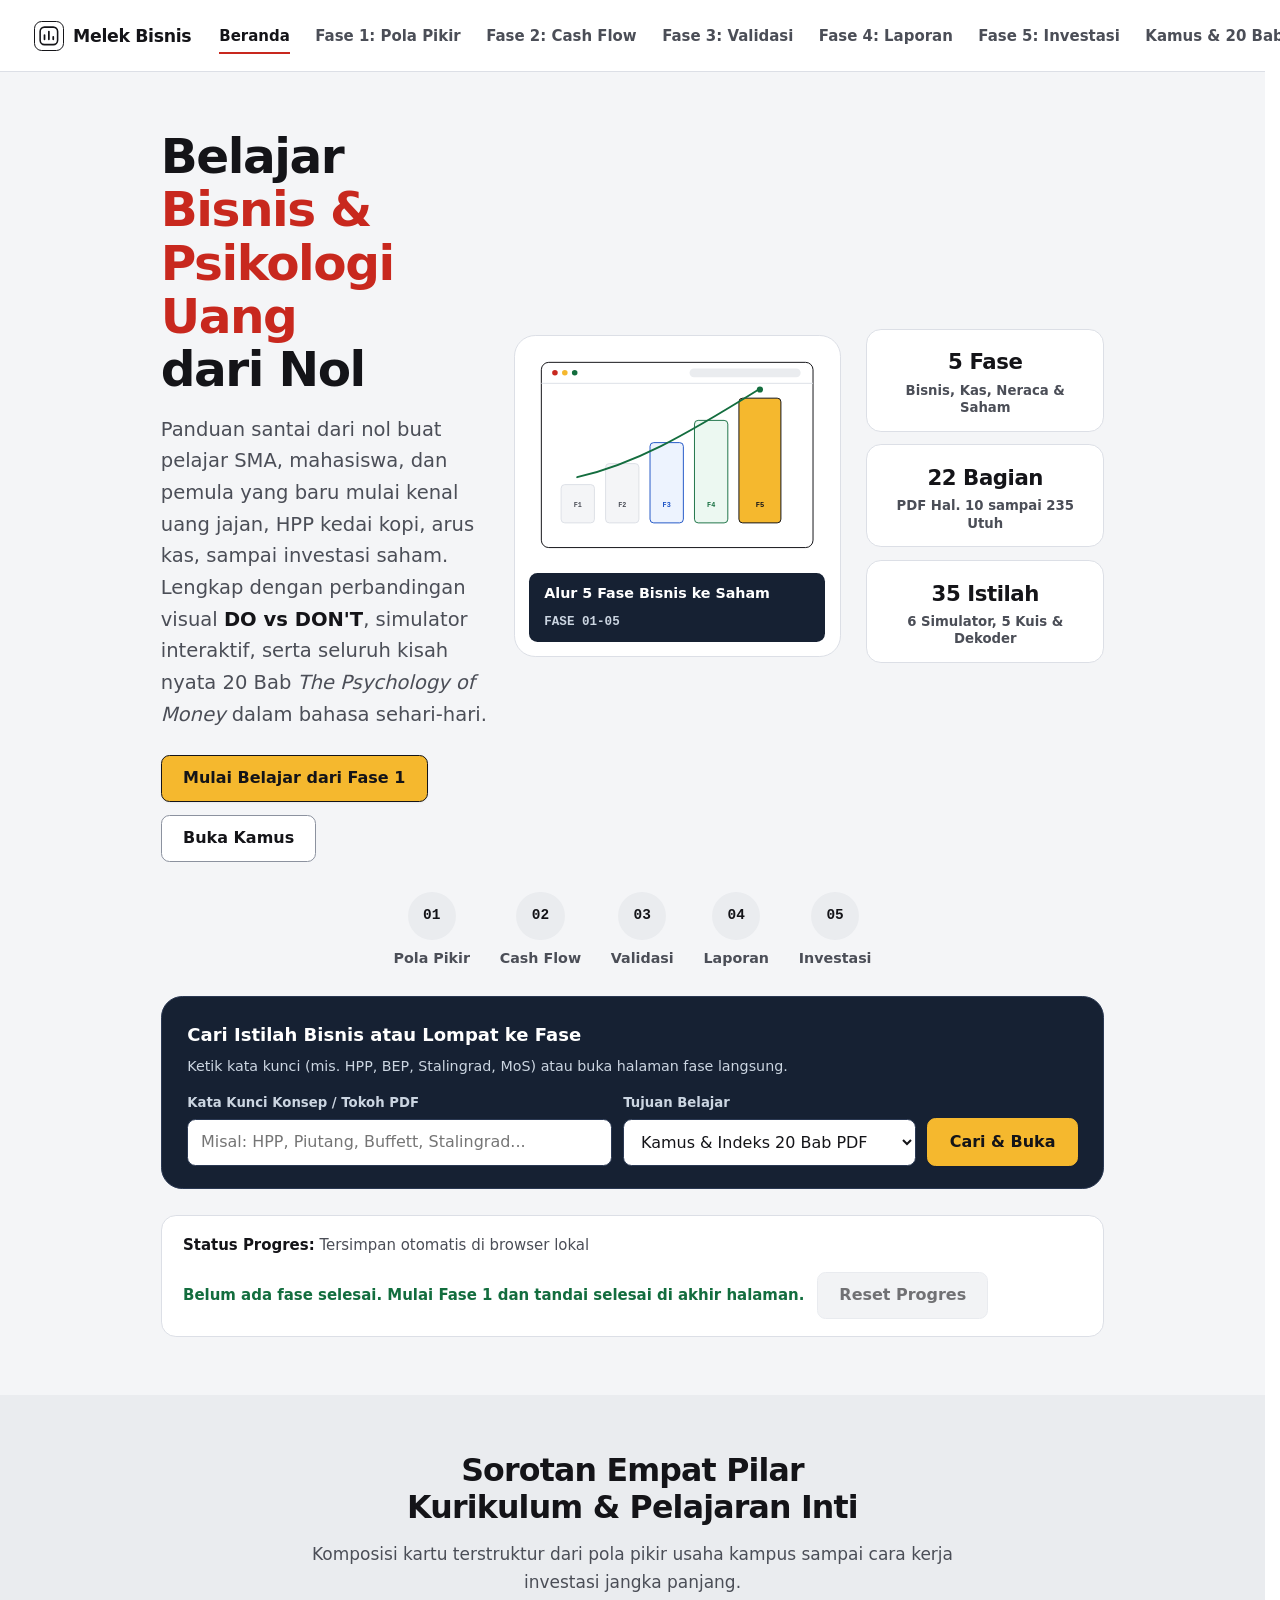
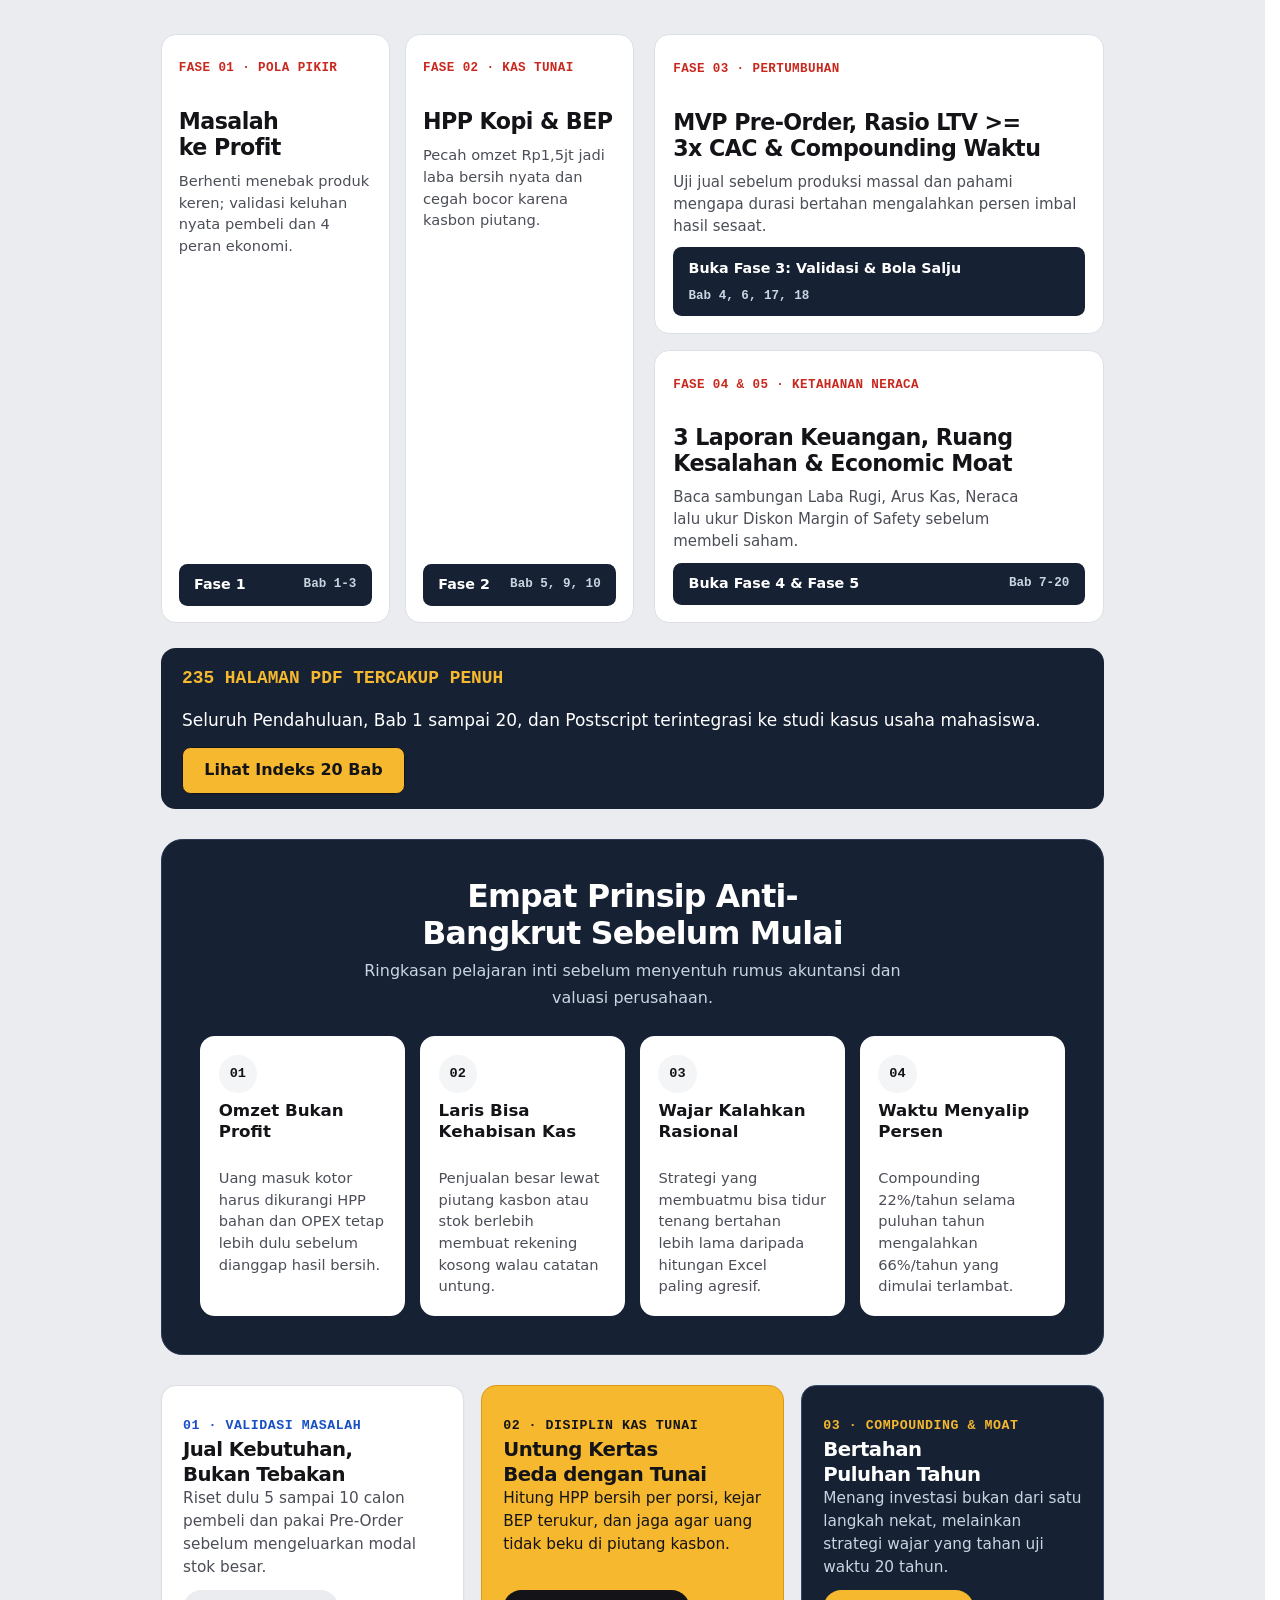
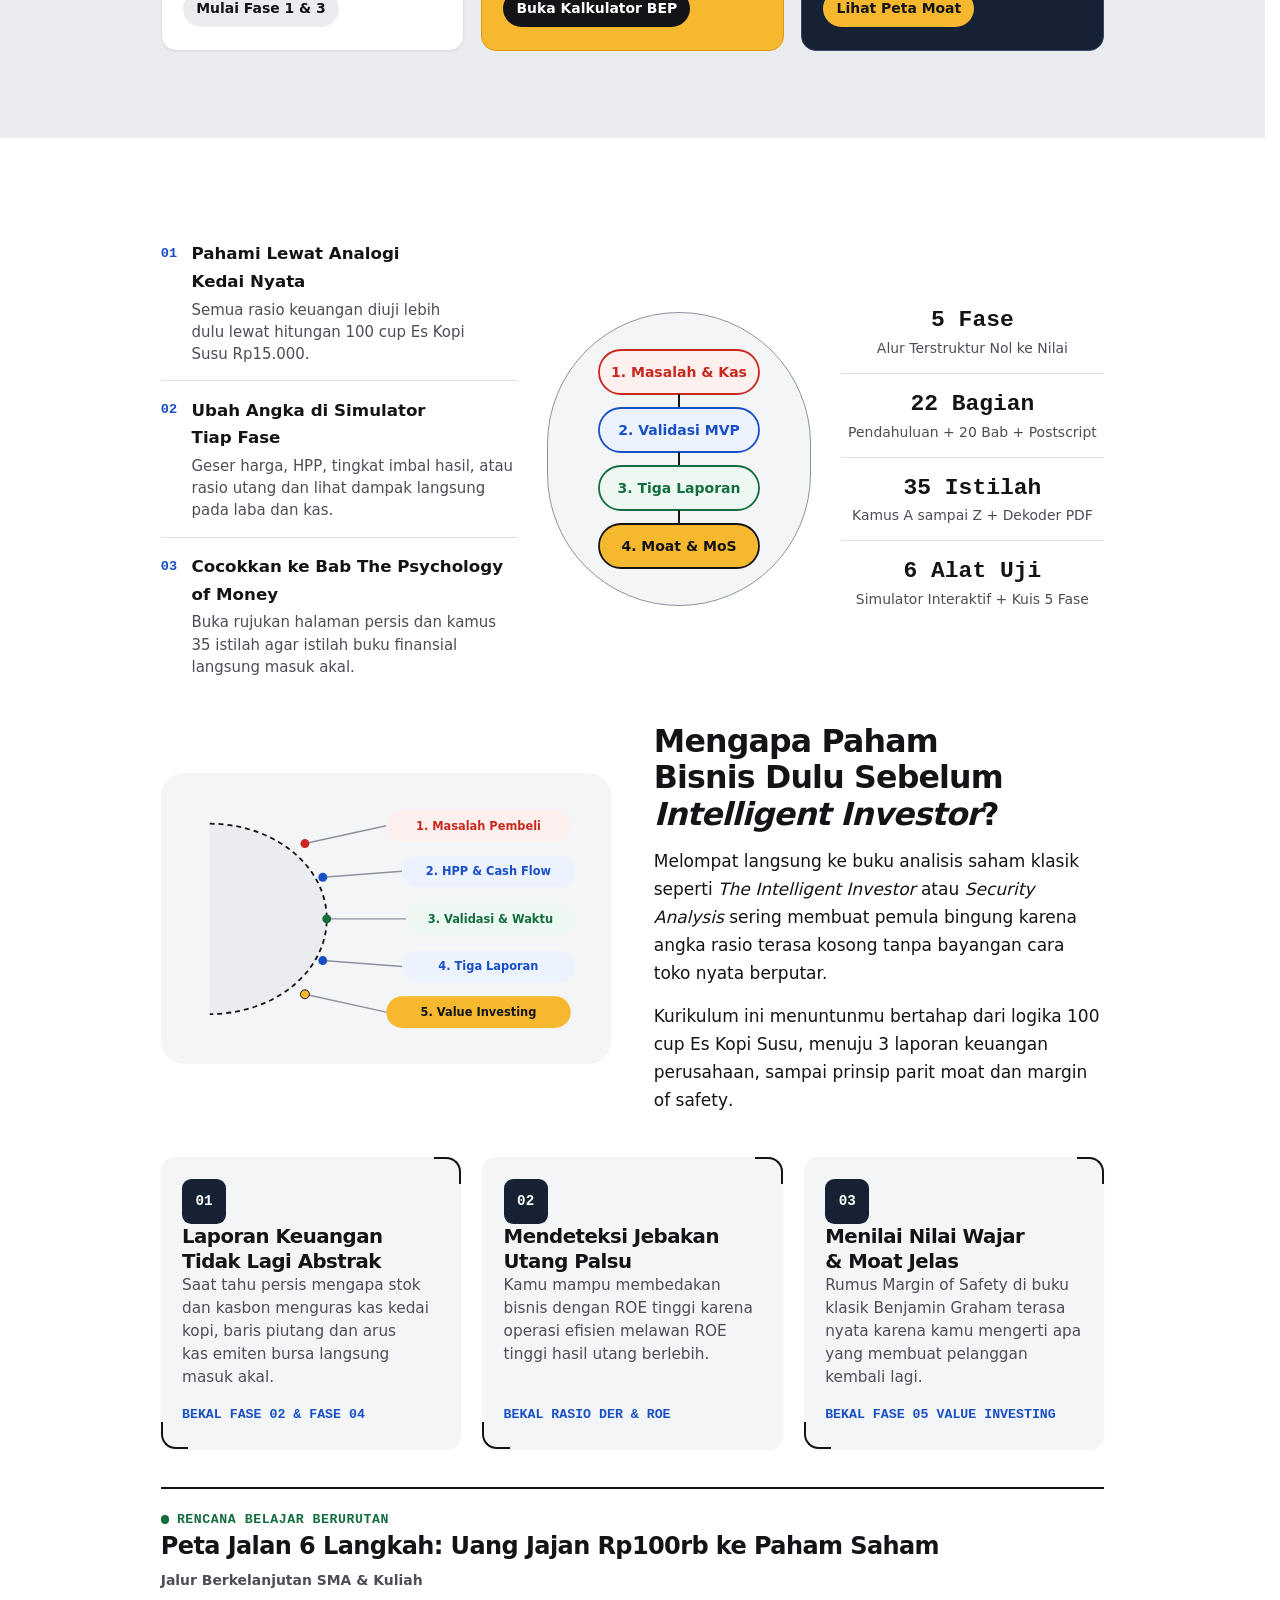
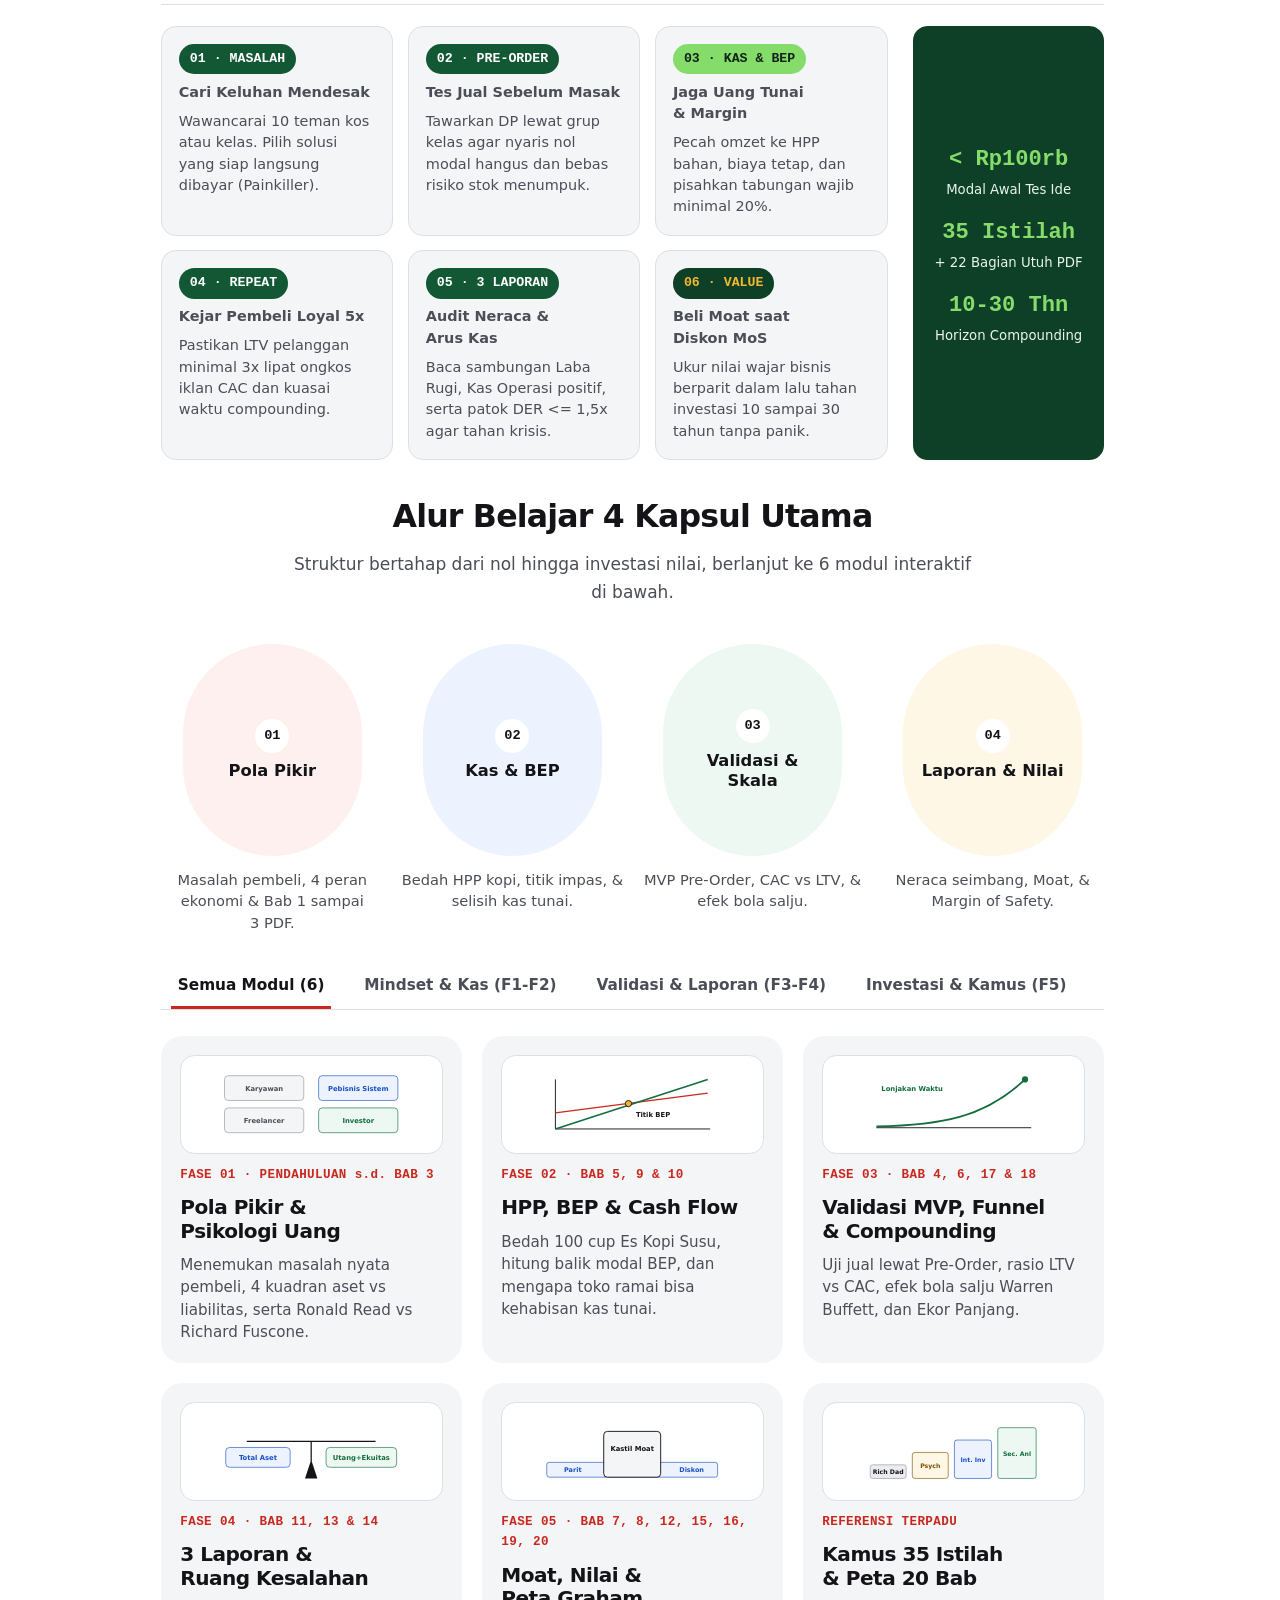
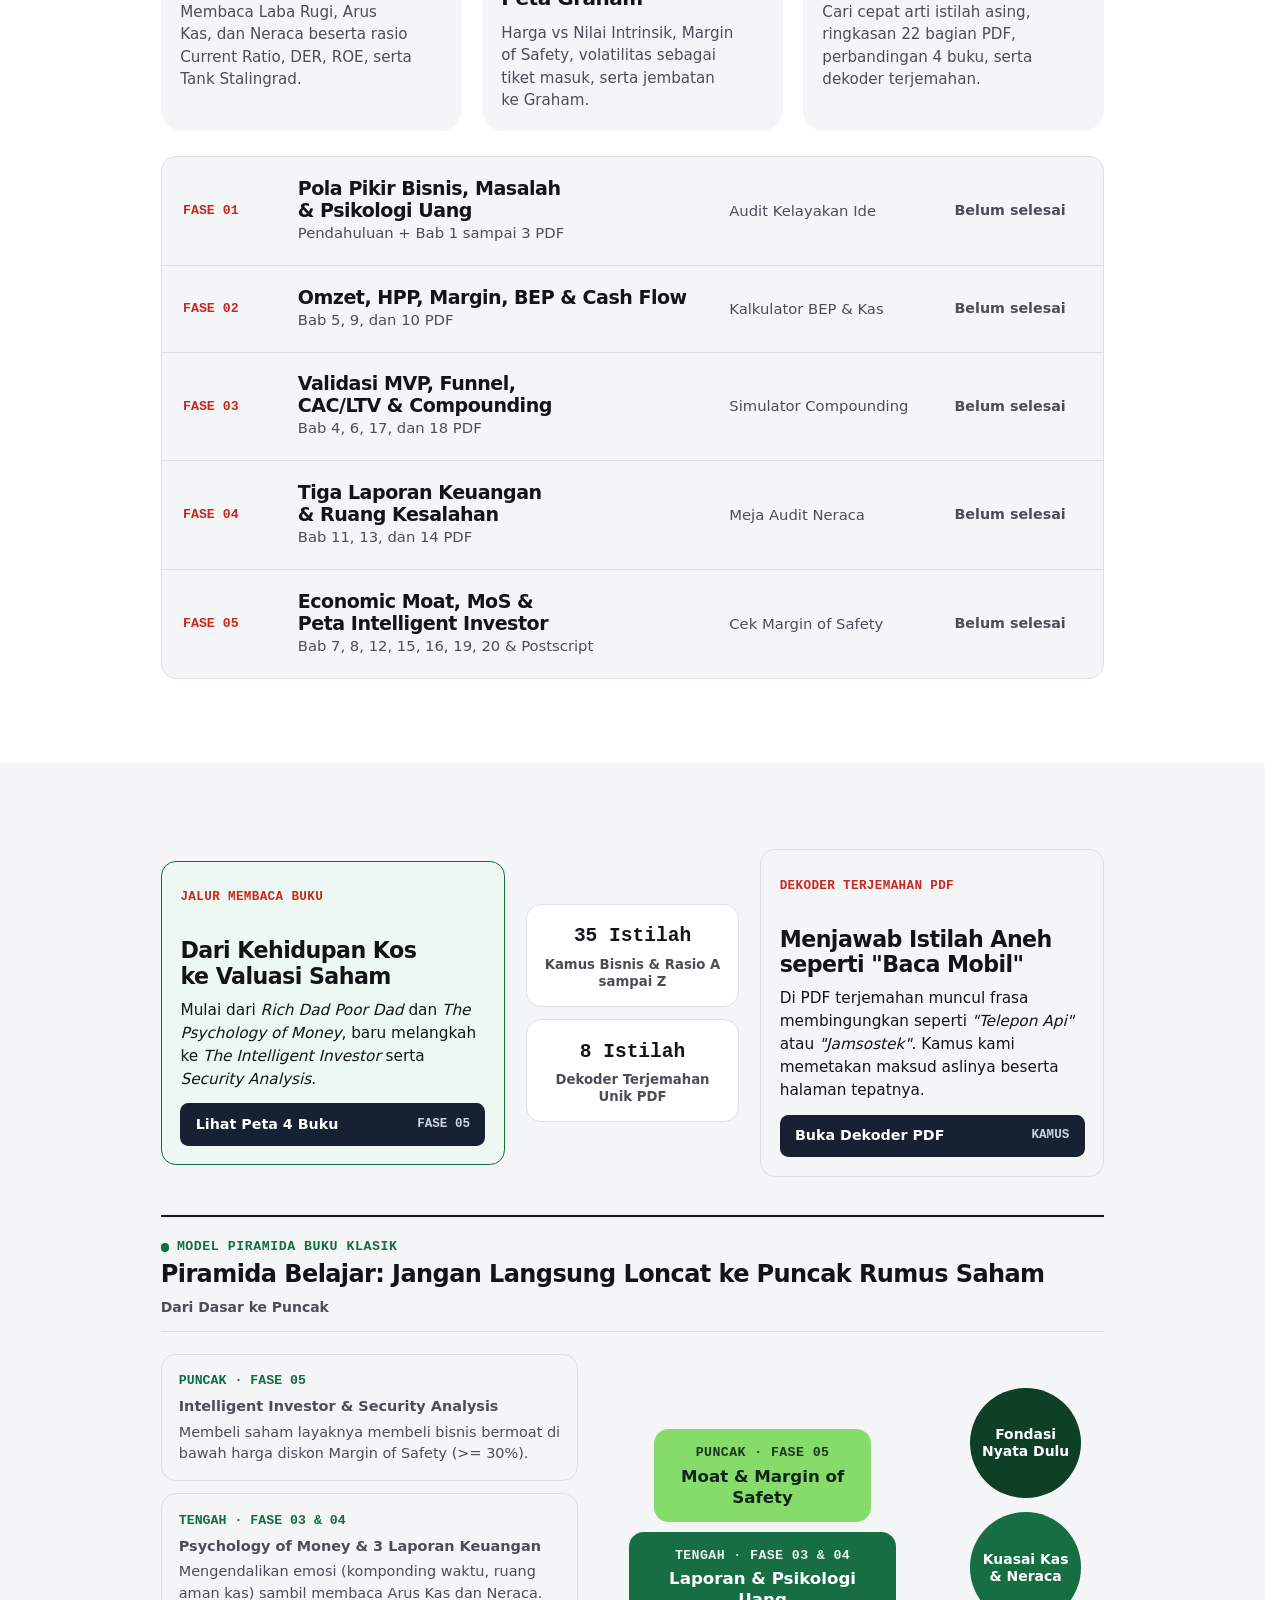
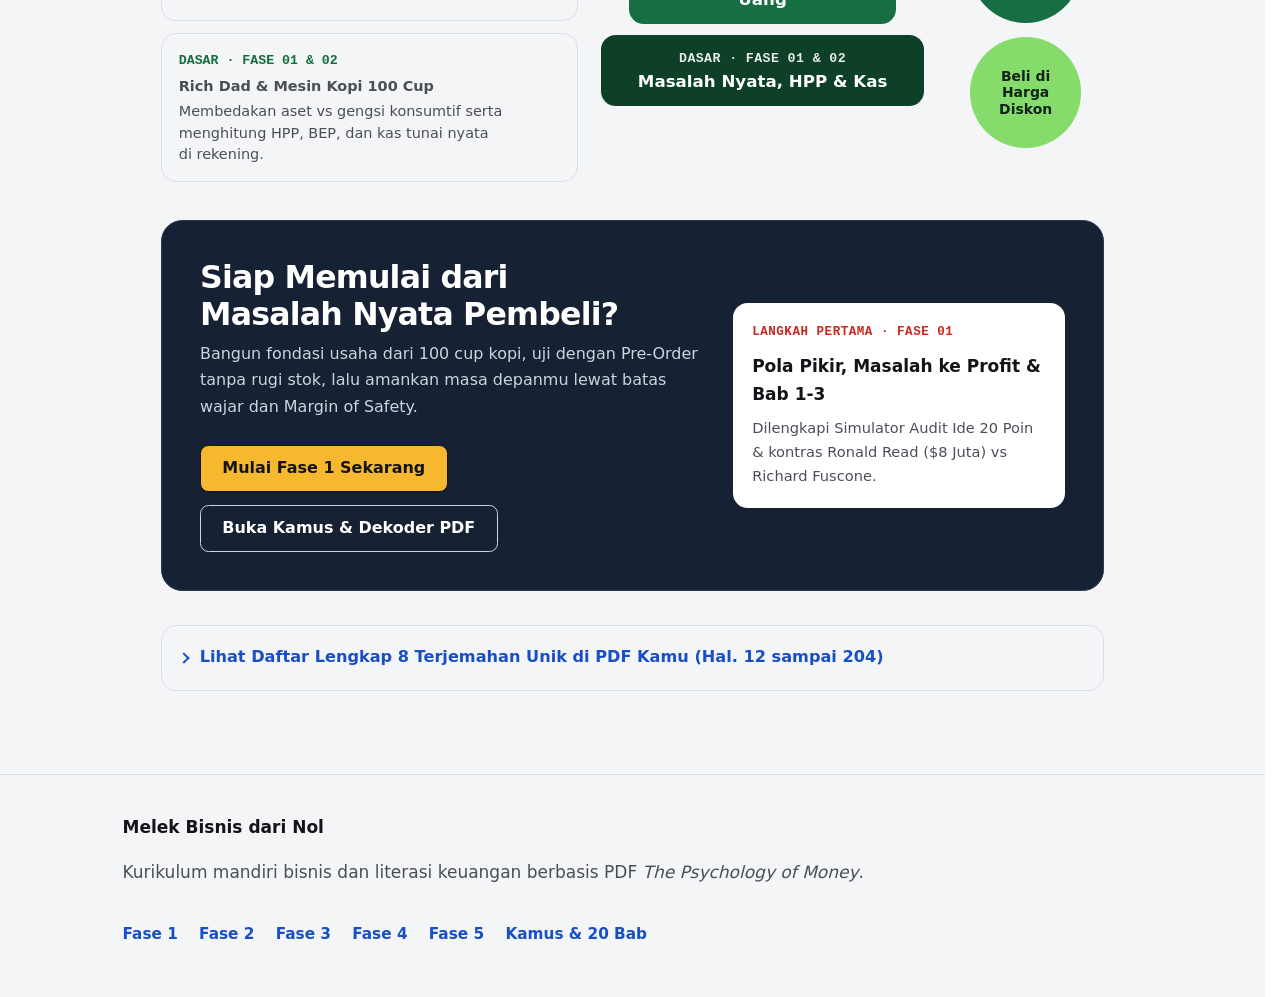
==== commit 036274c2: "Replace forced pyramid triangles with stepped stair bars and tune mobile typography" ====
--- a/index.html
+++ b/index.html
@@ -15,8 +15,8 @@
   </script>
   <title>Melek Bisnis dari Nol | Peta Kurikulum &amp; Psikologi Uang</title>
   <link rel="icon" type="image/svg+xml" href="data:image/svg+xml,%3Csvg xmlns='http://www.w3.org/2000/svg' viewBox='0 0 24 24'%3E%3Crect width='24' height='24' rx='6' fill='%23141418'/%3E%3Cpath d='M7 17v-5M12 17V7M17 17v-3' stroke='%23FFFFFF' stroke-width='2.2' stroke-linecap='round'/%3E%3C/svg%3E">
-  <link rel="stylesheet" href="styles.css?v=20261128a">
-  <script defer src="app.js?v=20261128a"></script>
+  <link rel="stylesheet" href="styles.css?v=20261128b">
+  <script defer src="app.js?v=20261128b"></script>
   <script type="application/ld+json">
   {
     "@context": "https://schema.org",
@@ -708,18 +708,22 @@
                 <p>Membedakan aset vs gengsi konsumtif serta menghitung HPP, BEP, dan kas tunai nyata di rekening.</p>
               </div>
             </div>
-            <figure class="pyramid-figure">
-              <svg viewBox="0 0 320 232" width="320" height="232" role="img" aria-labelledby="pyr-idx-t pyr-idx-d">
-                <title id="pyr-idx-t">Piramida 3 Tingkat Kurikulum Melek Bisnis</title>
-                <desc id="pyr-idx-d">Piramida bertingkat tiga: Dasar Kas dan Aset di bawah, Tengah Psikologi dan 3 Laporan, Puncak Moat dan Margin of Safety.</desc>
-                <polygon points="160,10 88,82 232,82" fill="#86DC6A" stroke="#0E3F27" stroke-width="1.5"/>
-                <polygon points="80,90 240,90 280,154 40,154" fill="#176E42" stroke="#0E3F27" stroke-width="1.5"/>
-                <polygon points="32,162 288,162 312,224 8,224" fill="#0E3F27" stroke="#0E3F27" stroke-width="1.5"/>
-                <text x="160" y="64" text-anchor="middle" fill="#102318" font-size="13.5" font-weight="800">Moat &amp; MoS</text>
-                <text x="160" y="130" text-anchor="middle" fill="#FFFFFF" font-size="13.5" font-weight="800">Laporan &amp; Psikologi</text>
-                <text x="160" y="200" text-anchor="middle" fill="#FFFFFF" font-size="13.5" font-weight="800">Masalah, HPP &amp; Kas</text>
-              </svg>
-            </figure>
+            <div class="pyramid-figure">
+              <div class="stair-stack" aria-label="Tangga tiga tingkat kurikulum dari dasar kas sampai valuasi moat">
+                <div class="stair-bar tier-top">
+                  <span class="stair-code">PUNCAK · FASE 05</span>
+                  <span class="stair-label">Moat &amp; Margin of Safety</span>
+                </div>
+                <div class="stair-bar tier-mid">
+                  <span class="stair-code">TENGAH · FASE 03 &amp; 04</span>
+                  <span class="stair-label">Laporan &amp; Psikologi Uang</span>
+                </div>
+                <div class="stair-bar tier-base">
+                  <span class="stair-code">DASAR · FASE 01 &amp; 02</span>
+                  <span class="stair-label">Masalah Nyata, HPP &amp; Kas</span>
+                </div>
+              </div>
+            </div>
             <div class="pyramid-badges">
               <div class="pyramid-badge">Fondasi Nyata Dulu</div>
               <div class="pyramid-badge step-2">Kuasai Kas &amp; Neraca</div>
--- a/styles.css
+++ b/styles.css
@@ -316,9 +316,9 @@
     text-wrap: balance;
   }
 
-  h1 { font-size: clamp(2.3rem, 1.7rem + 2.2vw, 3.2rem); letter-spacing: -0.03em; line-height: 1.08; }
-  h2 { font-size: clamp(1.65rem, 1.38rem + 1vw, 2.1rem); margin-block-end: 0.85rem; }
-  h3 { font-size: clamp(1.18rem, 1.12rem + 0.35vw, 1.38rem); margin-block-start: 1.75rem; margin-block-end: 0.55rem; }
+  h1 { font-size: clamp(1.75rem, 1.35rem + 2vw, 3rem); letter-spacing: -0.03em; line-height: 1.1; }
+  h2 { font-size: clamp(1.38rem, 1.18rem + 0.9vw, 1.98rem); margin-block-end: 0.85rem; }
+  h3 { font-size: clamp(1.12rem, 1.04rem + 0.35vw, 1.36rem); margin-block-start: 1.75rem; margin-block-end: 0.55rem; }
   h4 { font-size: 1rem; margin-block-start: 1.25rem; margin-block-end: 0.35rem; }
 
   :where(p, blockquote, li) {
@@ -1889,7 +1889,7 @@
   .medallion-circle.tone-3 { background: var(--g-leaf); }
   .medallion-circle.tone-4 { background: var(--g-bright); color: var(--g-bright-ink); }
 
-  .medallion-num { font-family: var(--font-mono); font-size: 1.35rem; font-weight: 900; line-height: 1.1; }
+  .medallion-num { font-family: var(--font-mono); font-size: clamp(1.1rem, 1rem + 0.45vw, 1.35rem); font-weight: 900; line-height: 1.1; }
   .medallion-label { font-size: 0.84rem; font-weight: 800; line-height: 1.25; }
   .medallion-sub { font-size: 0.78rem; opacity: 0.94; line-height: 1.28; }
 
@@ -1979,6 +1979,30 @@
   .pyramid-tier p { font-size: 0.85rem; line-height: 1.48; color: var(--text-secondary); max-inline-size: var(--measure); margin: 0; }
 
   .pyramid-figure { margin: 0; justify-self: center; inline-size: min(100%, 19rem); }
+
+  /* Stepped Stair Stack (Replaces cramped triangle apex with clean widening stair bars) */
+  .stair-stack {
+    display: grid;
+    gap: 0.6rem;
+    justify-items: center;
+    inline-size: 100%;
+  }
+
+  .stair-bar {
+    border-radius: var(--radius-md);
+    padding: 0.78rem 0.95rem;
+    text-align: center;
+    display: grid;
+    gap: 0.15rem;
+    min-inline-size: 0;
+  }
+
+  .stair-bar.tier-top { inline-size: min(100%, 12.75rem); background: var(--g-bright); color: var(--g-bright-ink); }
+  .stair-bar.tier-mid { inline-size: min(100%, 15.75rem); background: var(--g-leaf); color: #FFFFFF; }
+  .stair-bar.tier-base { inline-size: 100%; background: var(--g-deep); color: #FFFFFF; }
+
+  .stair-code { font-family: var(--font-mono); font-size: 0.78rem; font-weight: 800; opacity: 0.9; letter-spacing: 0.03em; }
+  .stair-label { font-size: clamp(0.86rem, 0.82rem + 0.25vw, 0.98rem); font-weight: 900; line-height: 1.25; }
 
   .pyramid-badges {
     display: grid;
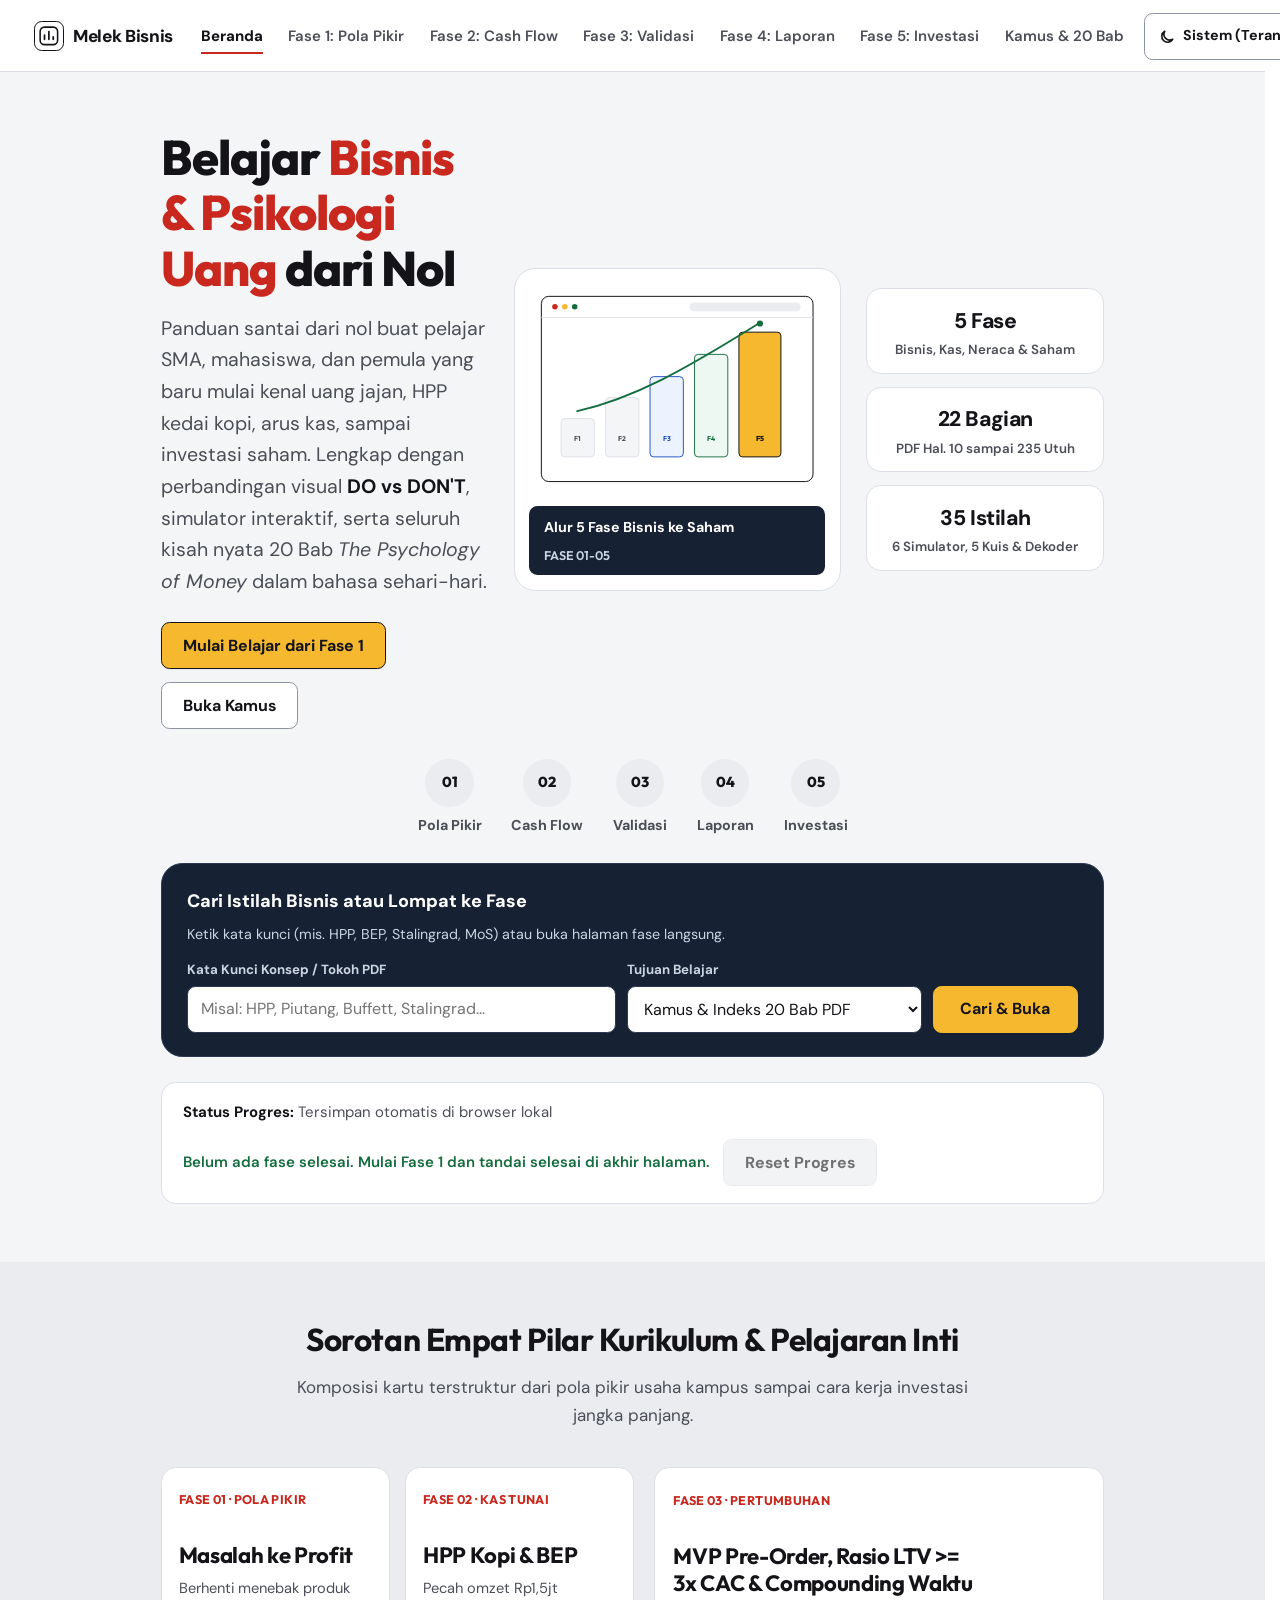
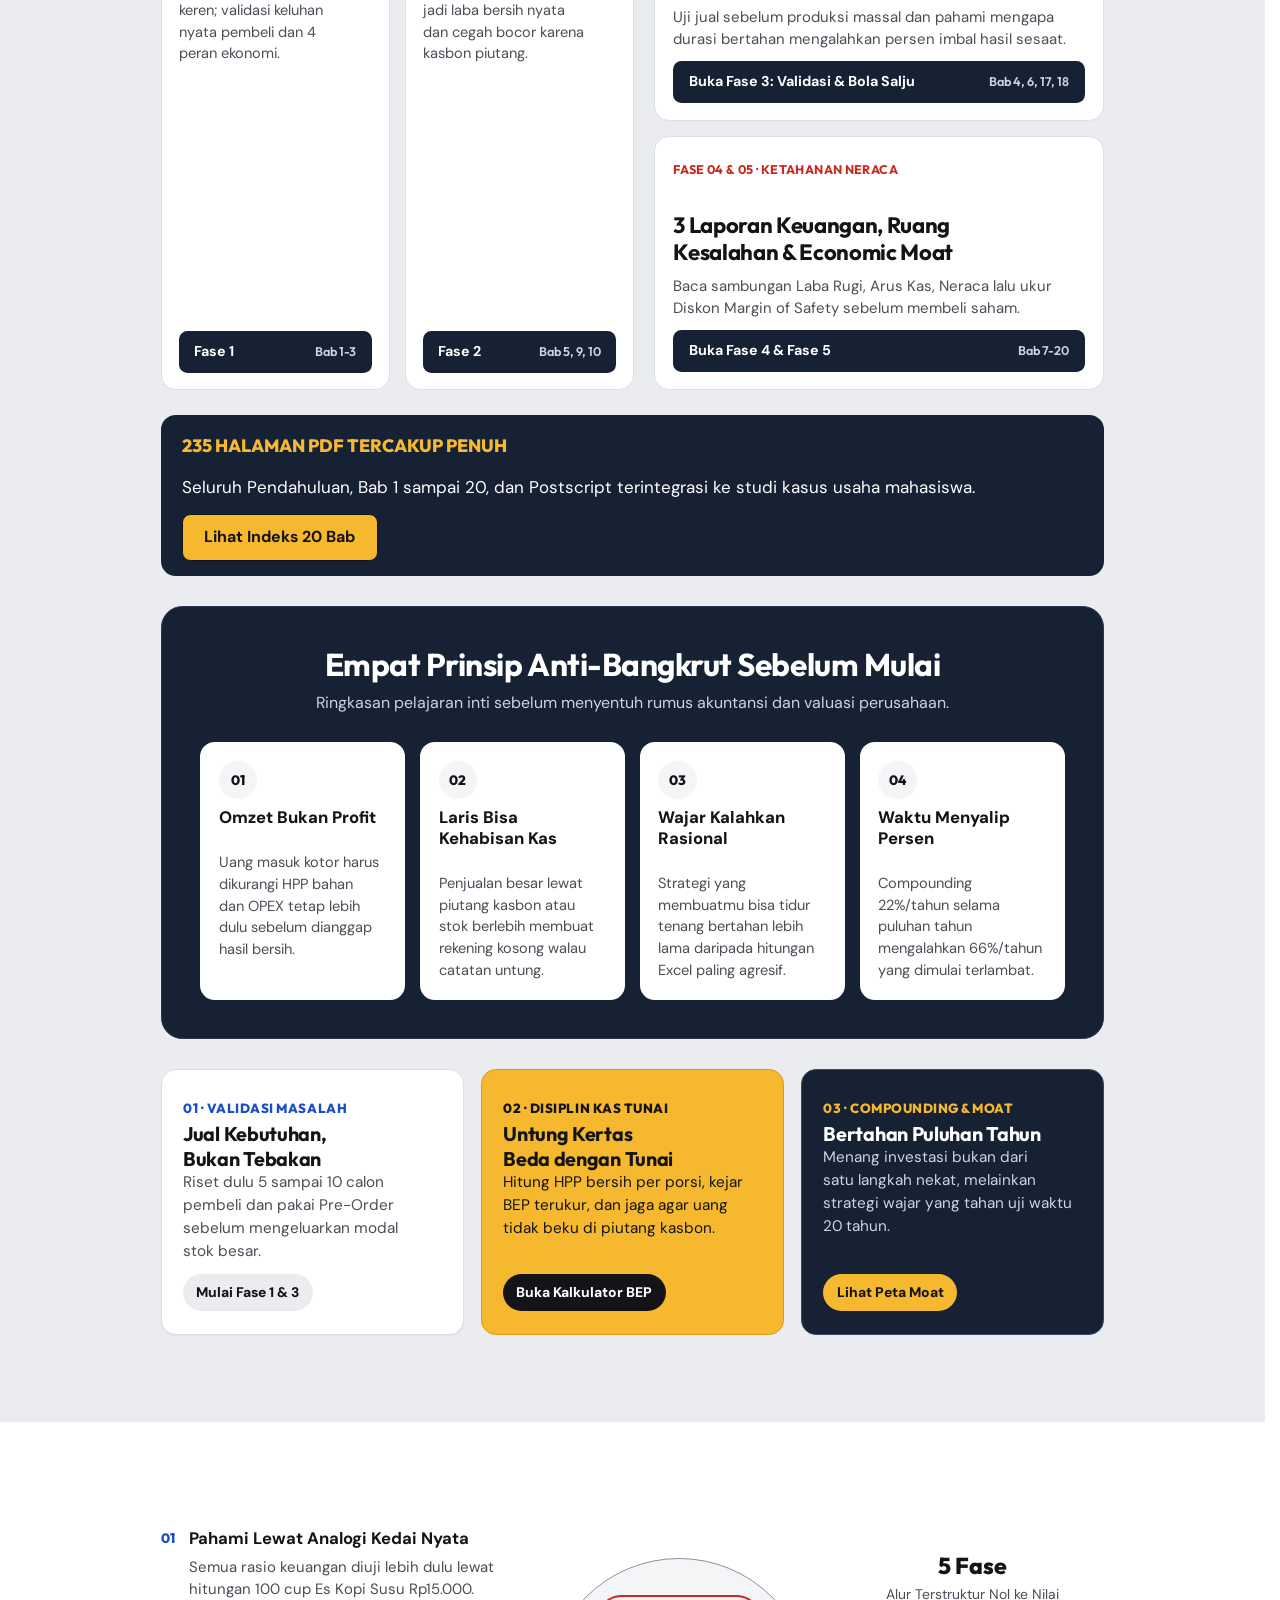
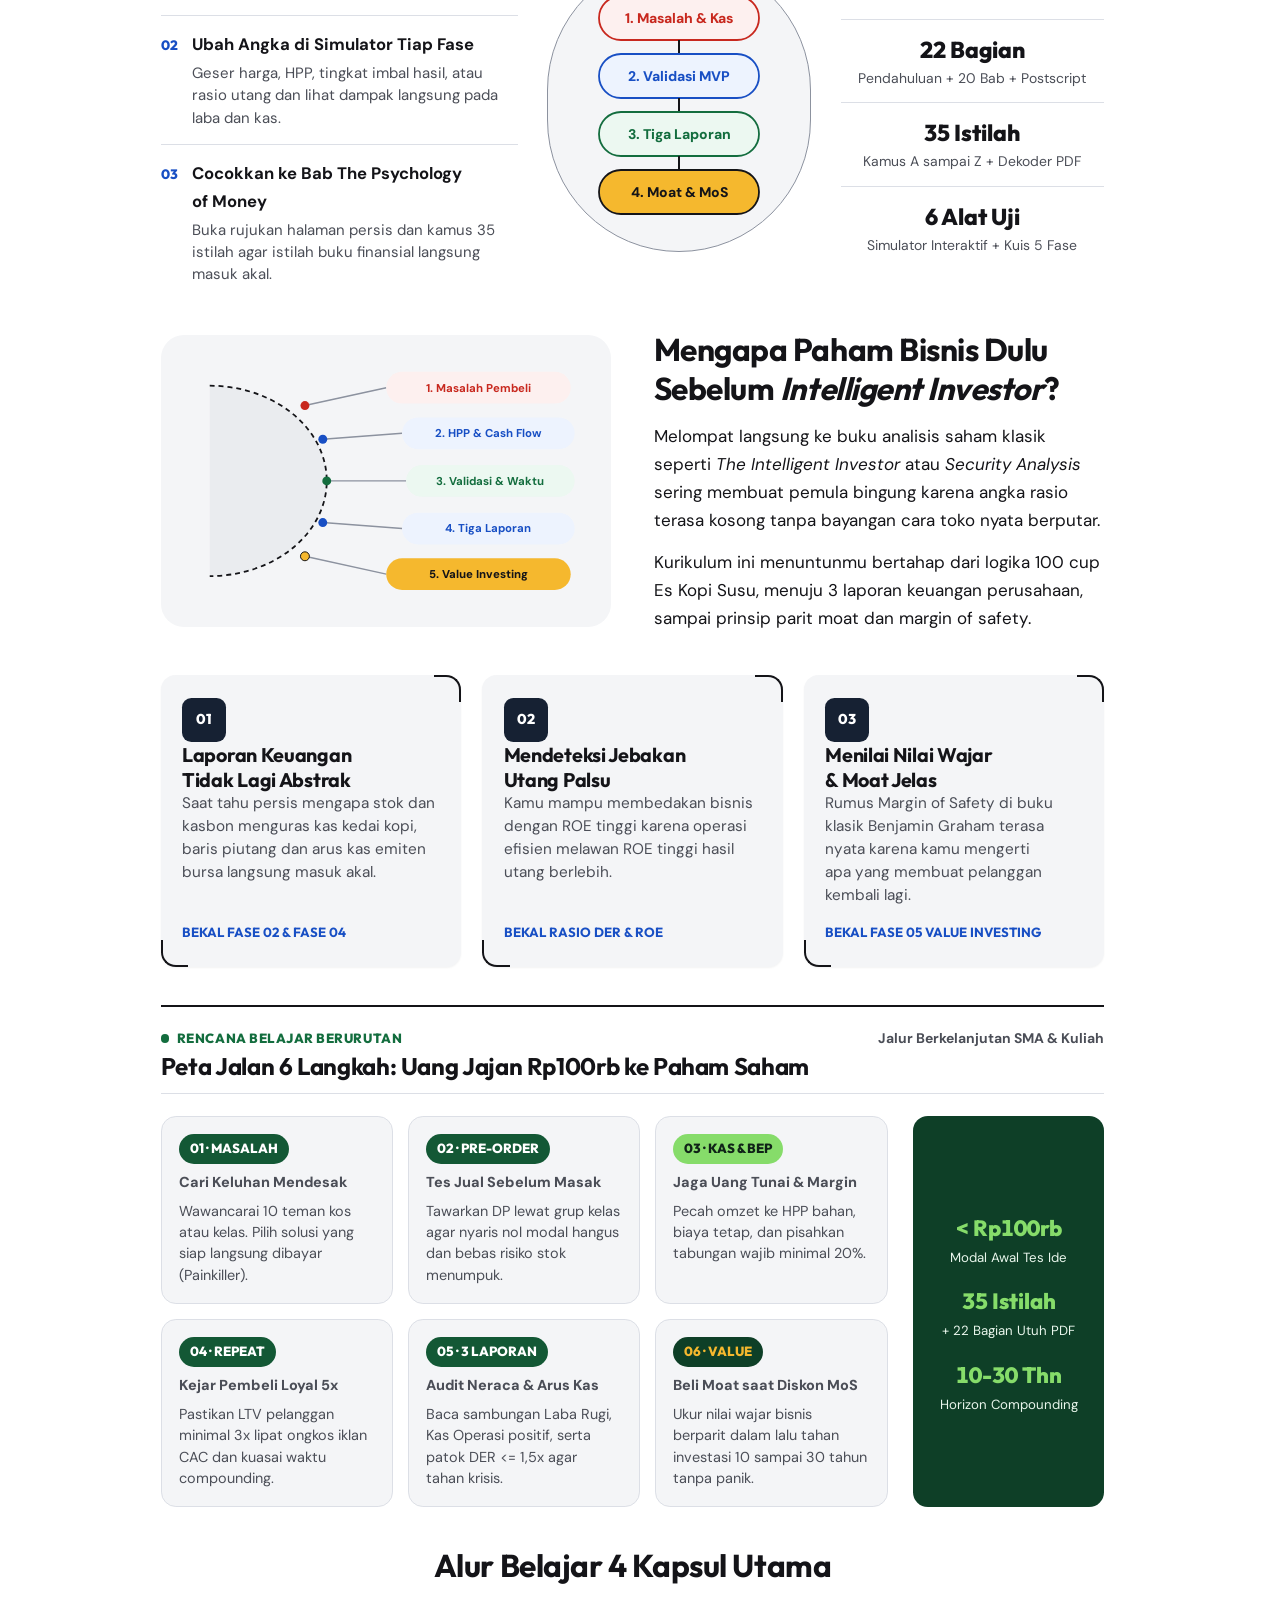
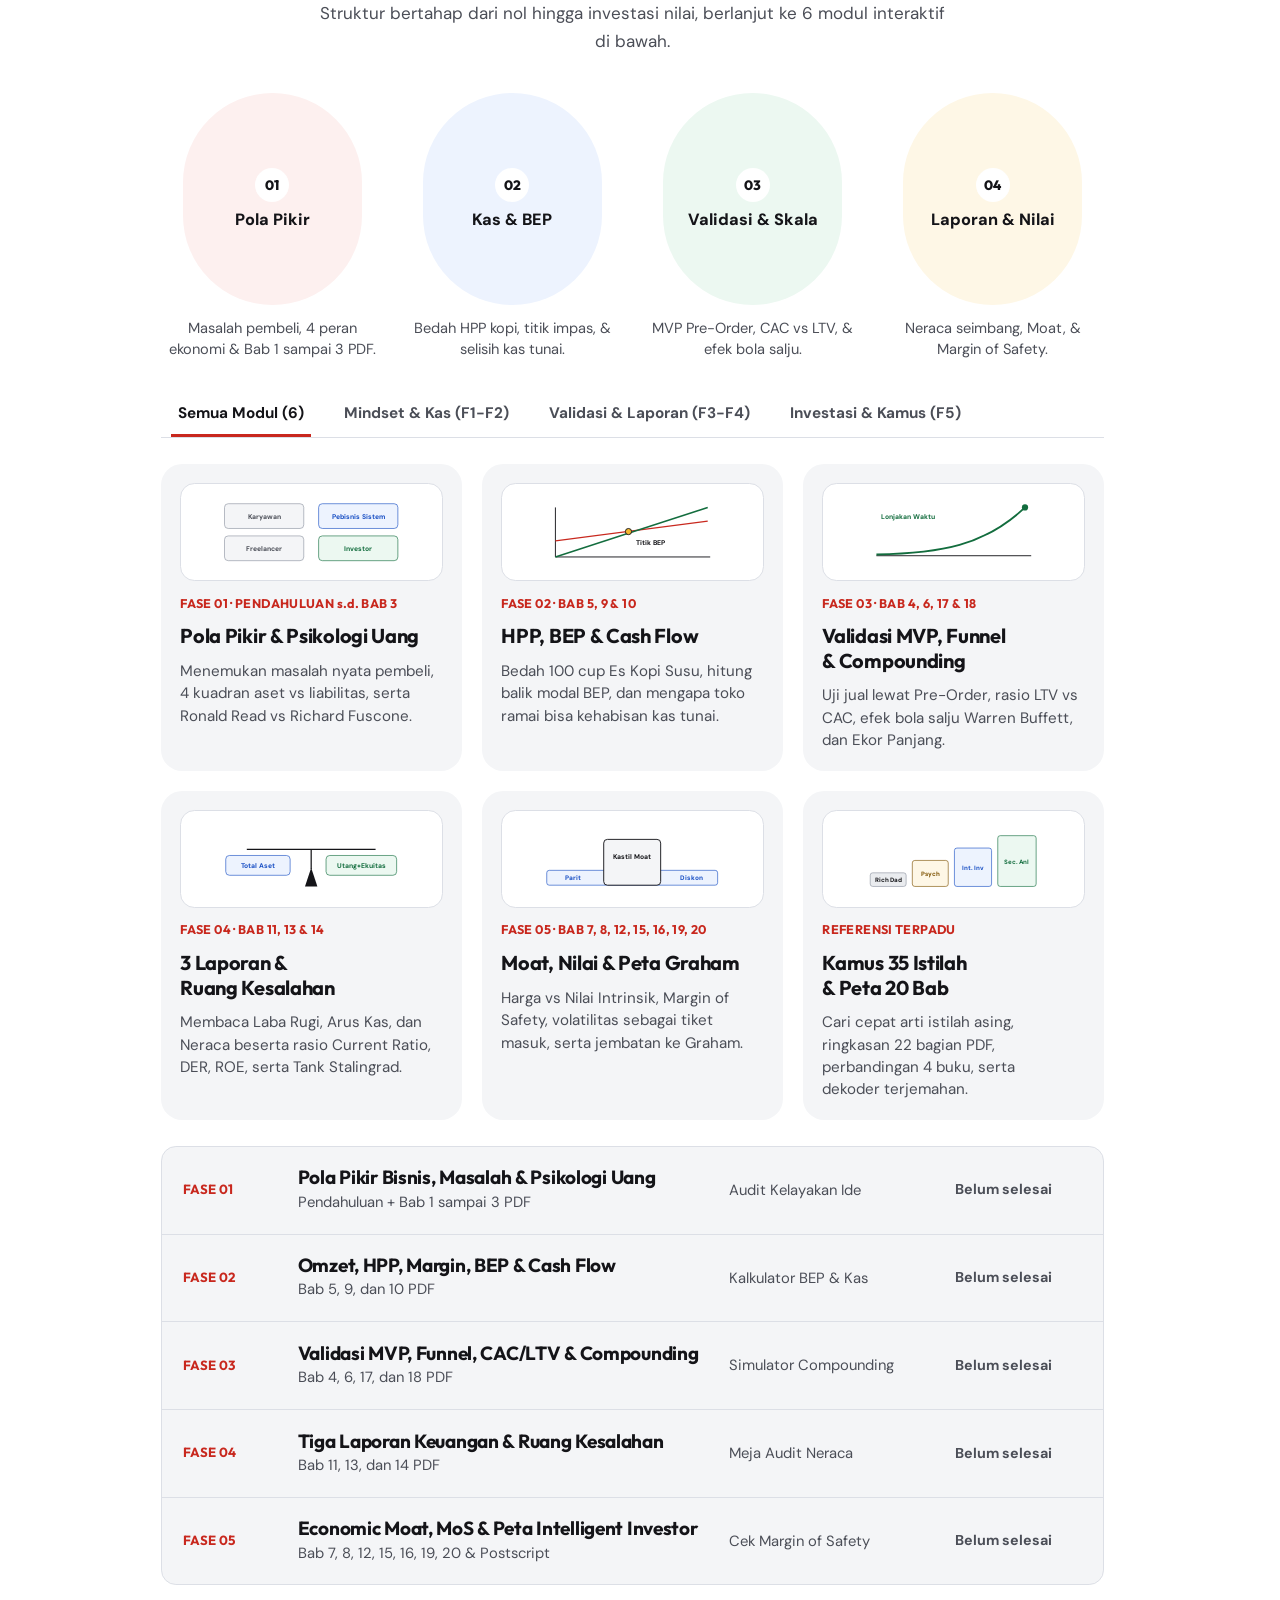
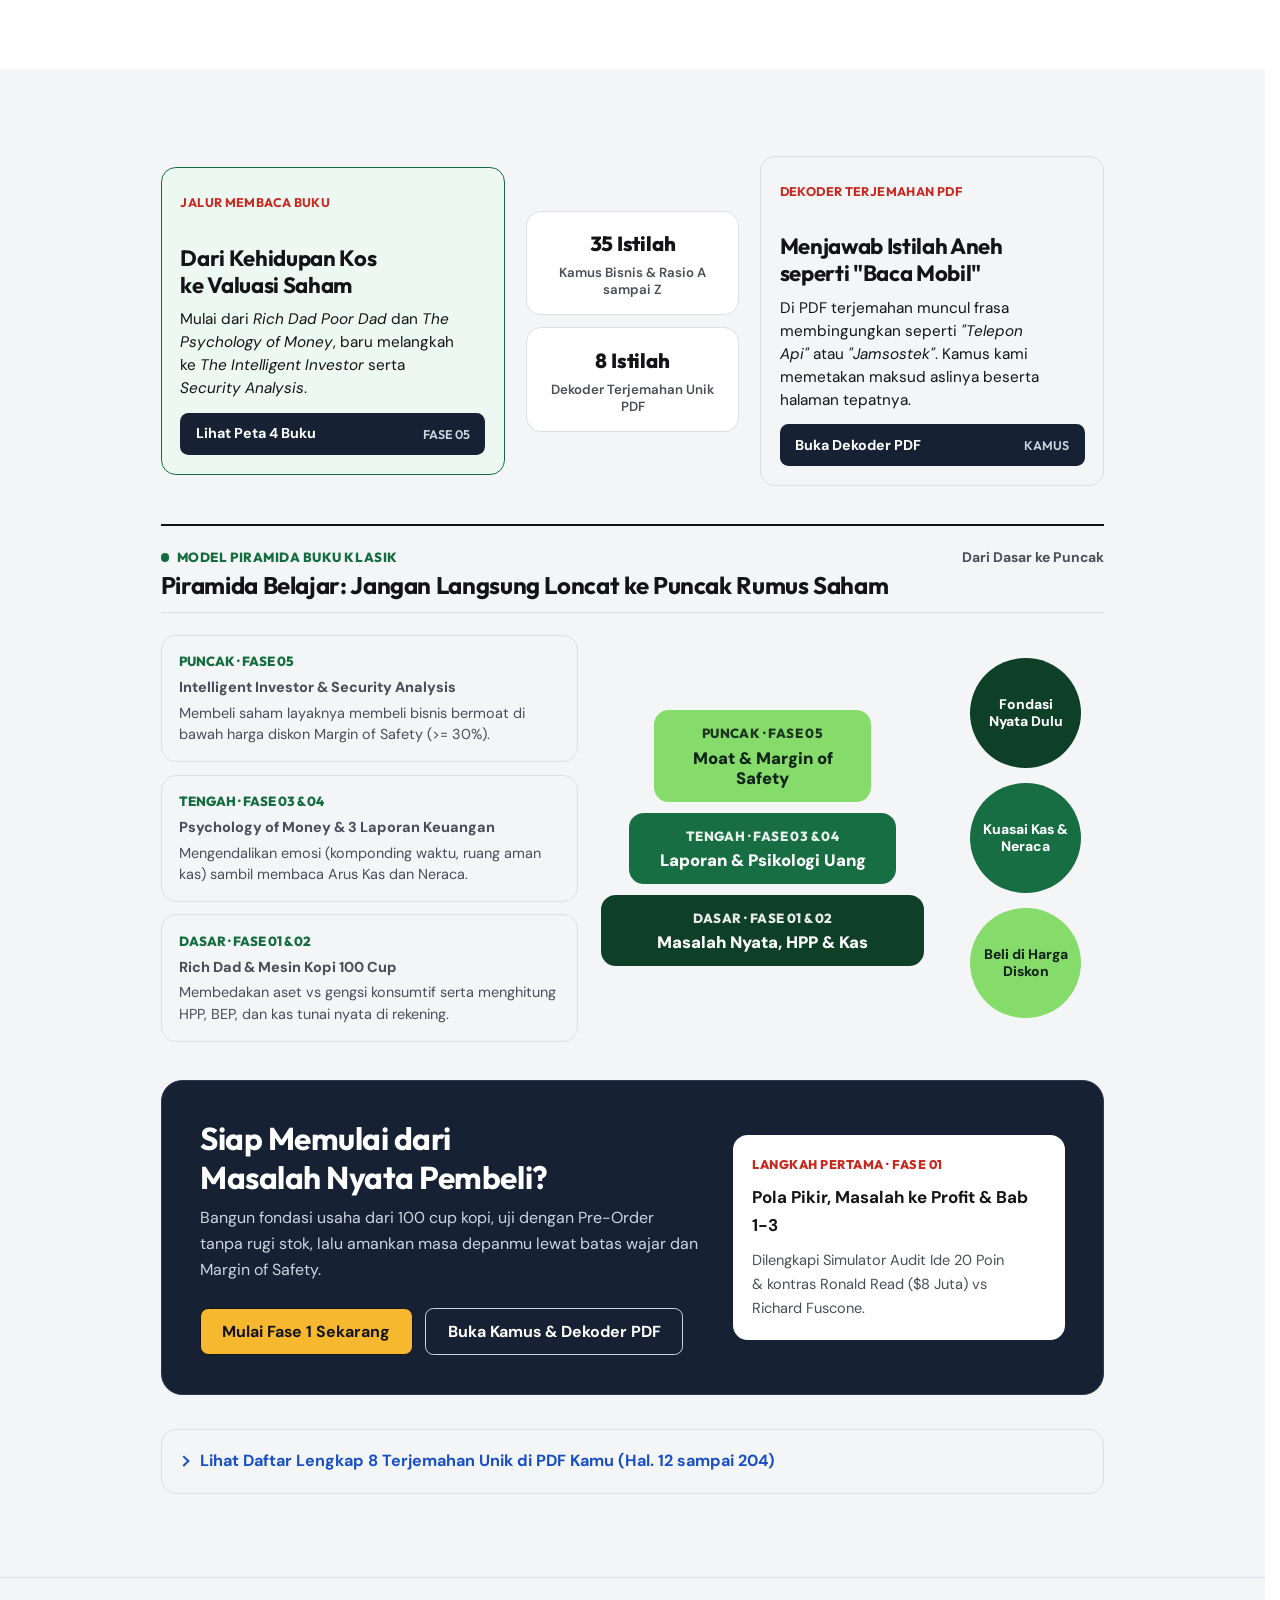
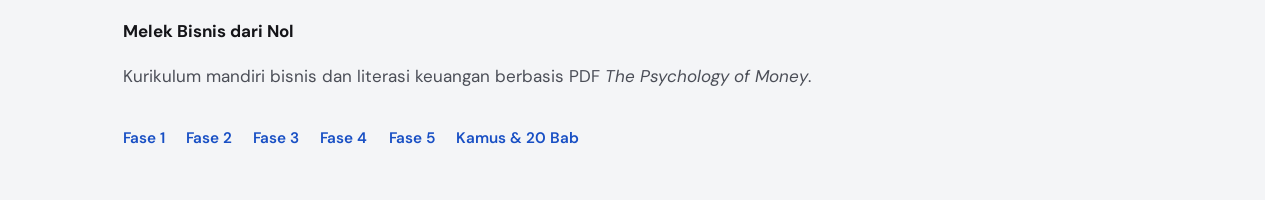
==== commit 3af34d51: "Switch typography to Outfit + DM Sans and remove dotted monospace zeros" ====
--- a/index.html
+++ b/index.html
@@ -15,8 +15,11 @@
   </script>
   <title>Melek Bisnis dari Nol | Peta Kurikulum &amp; Psikologi Uang</title>
   <link rel="icon" type="image/svg+xml" href="data:image/svg+xml,%3Csvg xmlns='http://www.w3.org/2000/svg' viewBox='0 0 24 24'%3E%3Crect width='24' height='24' rx='6' fill='%23141418'/%3E%3Cpath d='M7 17v-5M12 17V7M17 17v-3' stroke='%23FFFFFF' stroke-width='2.2' stroke-linecap='round'/%3E%3C/svg%3E">
-  <link rel="stylesheet" href="styles.css?v=20261128b">
-  <script defer src="app.js?v=20261128b"></script>
+  <link rel="preconnect" href="https://fonts.googleapis.com">
+  <link rel="preconnect" href="https://fonts.gstatic.com" crossorigin>
+  <link rel="stylesheet" href="https://fonts.googleapis.com/css2?family=DM+Sans:ital,opsz,wght@0,9..40,400..700;1,9..40,400..700&family=Outfit:wght@600;700;800&display=optional">
+  <link rel="stylesheet" href="styles.css?v=20261128c">
+  <script defer src="app.js?v=20261128c"></script>
   <script type="application/ld+json">
   {
     "@context": "https://schema.org",
@@ -115,11 +118,11 @@
 
               <path d="M78 206 C 170 185, 250 140, 372 64" fill="none" stroke="var(--pos)" stroke-width="3" stroke-linecap="round"/>
               <circle cx="374" cy="64" r="5" fill="var(--pos)"/>
-              <text x="79" y="254" text-anchor="middle" fill="var(--text-secondary)" font-size="11" font-weight="700" font-family="ui-monospace, monospace">F1</text>
-              <text x="151" y="254" text-anchor="middle" fill="var(--text-secondary)" font-size="11" font-weight="700" font-family="ui-monospace, monospace">F2</text>
-              <text x="223" y="254" text-anchor="middle" fill="var(--info)" font-size="11" font-weight="700" font-family="ui-monospace, monospace">F3</text>
-              <text x="295" y="254" text-anchor="middle" fill="var(--pos)" font-size="11" font-weight="700" font-family="ui-monospace, monospace">F4</text>
-              <text x="374" y="254" text-anchor="middle" fill="var(--cta-ink)" font-size="11.5" font-weight="800" font-family="ui-monospace, monospace">F5</text>
+              <text x="79" y="254" text-anchor="middle" fill="var(--text-secondary)" font-size="11" font-weight="700" font-family="'Outfit', 'DM Sans', system-ui, sans-serif">F1</text>
+              <text x="151" y="254" text-anchor="middle" fill="var(--text-secondary)" font-size="11" font-weight="700" font-family="'Outfit', 'DM Sans', system-ui, sans-serif">F2</text>
+              <text x="223" y="254" text-anchor="middle" fill="var(--info)" font-size="11" font-weight="700" font-family="'Outfit', 'DM Sans', system-ui, sans-serif">F3</text>
+              <text x="295" y="254" text-anchor="middle" fill="var(--pos)" font-size="11" font-weight="700" font-family="'Outfit', 'DM Sans', system-ui, sans-serif">F4</text>
+              <text x="374" y="254" text-anchor="middle" fill="var(--cta-ink)" font-size="11.5" font-weight="800" font-family="'Outfit', 'DM Sans', system-ui, sans-serif">F5</text>
             </svg>
             <a class="dark-pill-bar" href="fase-1.html">
               <span>Alur 5 Fase Bisnis ke Saham</span>
--- a/styles.css
+++ b/styles.css
@@ -146,9 +146,10 @@
     --shadow-sm: var(--raw-shadow-sm-l);
     --shadow-md: var(--raw-shadow-md-l);
 
-    --font-sans: "Segoe UI", system-ui, -apple-system, BlinkMacSystemFont, sans-serif;
+    --font-sans: "DM Sans", system-ui, -apple-system, BlinkMacSystemFont, sans-serif;
+    --font-display: "Outfit", "DM Sans", system-ui, -apple-system, BlinkMacSystemFont, sans-serif;
     --font-serif: Georgia, "Iowan Old Style", Cambria, serif;
-    --font-mono: ui-monospace, "Cascadia Code", Consolas, monospace;
+    --font-mono: "Outfit", "DM Sans", system-ui, -apple-system, sans-serif;
 
     --radius-sm: 0.5rem;
     --radius-md: 0.875rem;
@@ -309,14 +310,15 @@
   }
 
   h1, h2, h3, h4 {
+    font-family: var(--font-display);
     color: var(--text-primary);
-    font-weight: 800;
-    line-height: 1.16;
-    letter-spacing: -0.025em;
+    font-weight: 700;
+    line-height: 1.22;
+    letter-spacing: -0.015em;
     text-wrap: balance;
   }
 
-  h1 { font-size: clamp(1.75rem, 1.35rem + 2vw, 3rem); letter-spacing: -0.03em; line-height: 1.1; }
+  h1 { font-size: clamp(1.75rem, 1.35rem + 2vw, 3rem); font-weight: 800; letter-spacing: -0.02em; line-height: 1.14; }
   h2 { font-size: clamp(1.38rem, 1.18rem + 0.9vw, 1.98rem); margin-block-end: 0.85rem; }
   h3 { font-size: clamp(1.12rem, 1.04rem + 0.35vw, 1.36rem); margin-block-start: 1.75rem; margin-block-end: 0.55rem; }
   h4 { font-size: 1rem; margin-block-start: 1.25rem; margin-block-end: 0.35rem; }
@@ -1162,7 +1164,7 @@
   .worked-card.is-pos .worked-kicker { color: var(--pos); }
   .worked-card p.worked-title { margin: 0; font-size: 1.02rem; font-weight: 800; color: var(--text-primary); line-height: 1.3; }
   .worked-card p.worked-math,
-  .worked-eq { font-family: var(--font-mono); font-size: 0.88rem; font-weight: 800; color: var(--text-primary); overflow-wrap: break-word; background: var(--bg-page); border: 1px solid var(--border-subtle); padding: 0.45rem 0.7rem; border-radius: 0.4rem; margin: 0; }
+  .worked-eq { font-family: var(--font-display); font-variant-numeric: tabular-nums; font-size: 0.92rem; font-weight: 800; color: var(--text-primary); overflow-wrap: break-word; padding: 0.25rem 0 0.5rem; border-block-end: 1px dashed var(--border-control); margin: 0; }
 
   .check-matrix {
     display: grid;
@@ -1689,7 +1691,7 @@
     display: grid;
     gap: 0.15rem;
   }
-  .spine-kpi-num { font-family: var(--font-mono); font-size: 1.25rem; font-weight: 900; color: #0D4428; line-height: 1.15; }
+  .spine-kpi-num { font-family: var(--font-display); font-variant-numeric: tabular-nums; font-size: clamp(1.05rem, 1rem + 0.35vw, 1.25rem); font-weight: 800; color: #0D4428; line-height: 1.15; }
   .spine-kpi-label { font-size: 0.78rem; font-weight: 700; color: #102318; }
 
   .spine-main { display: grid; gap: 0.95rem; min-inline-size: 0; }
@@ -1833,7 +1835,7 @@
   @media (min-width: 54rem) { .serp-kpis { grid-template-columns: minmax(0, 1fr); gap: 1rem; } }
 
   .serp-kpi { text-align: center; display: grid; gap: 0.15rem; }
-  .serp-kpi-num { font-family: var(--font-mono); font-size: 1.3rem; font-weight: 900; color: #86DC6A; }
+  .serp-kpi-num { font-family: var(--font-display); font-variant-numeric: tabular-nums; font-size: 1.3rem; font-weight: 800; color: #86DC6A; }
   .serp-kpi-label { font-size: 0.78rem; color: #E9F6EC; line-height: 1.3; }
 
   /* 5. Orbital Stadium Ring with 4 Circular Medallions ("Work Indicators") */
@@ -1889,7 +1891,7 @@
   .medallion-circle.tone-3 { background: var(--g-leaf); }
   .medallion-circle.tone-4 { background: var(--g-bright); color: var(--g-bright-ink); }
 
-  .medallion-num { font-family: var(--font-mono); font-size: clamp(1.1rem, 1rem + 0.45vw, 1.35rem); font-weight: 900; line-height: 1.1; }
+  .medallion-num { font-family: var(--font-display); font-variant-numeric: tabular-nums; font-size: clamp(1.1rem, 1rem + 0.45vw, 1.35rem); font-weight: 800; line-height: 1.1; }
   .medallion-label { font-size: 0.84rem; font-weight: 800; line-height: 1.25; }
   .medallion-sub { font-size: 0.78rem; opacity: 0.94; line-height: 1.28; }
 
@@ -2069,7 +2071,7 @@
     gap: 0.2rem;
   }
 
-  .journey-stat-num { font-family: var(--font-mono); font-size: 1.15rem; font-weight: 800; color: var(--text-primary); }
+  .journey-stat-num { font-family: var(--font-display); font-variant-numeric: tabular-nums; font-size: 1.2rem; font-weight: 800; color: var(--text-primary); letter-spacing: -0.01em; }
   .journey-stat-cap { font-size: 0.78rem; color: var(--text-secondary); font-weight: 600; line-height: 1.3; }
 
   /* Concentric Rings & Orbit Ring Layouts (Mental Health Wireframe Patterns) */
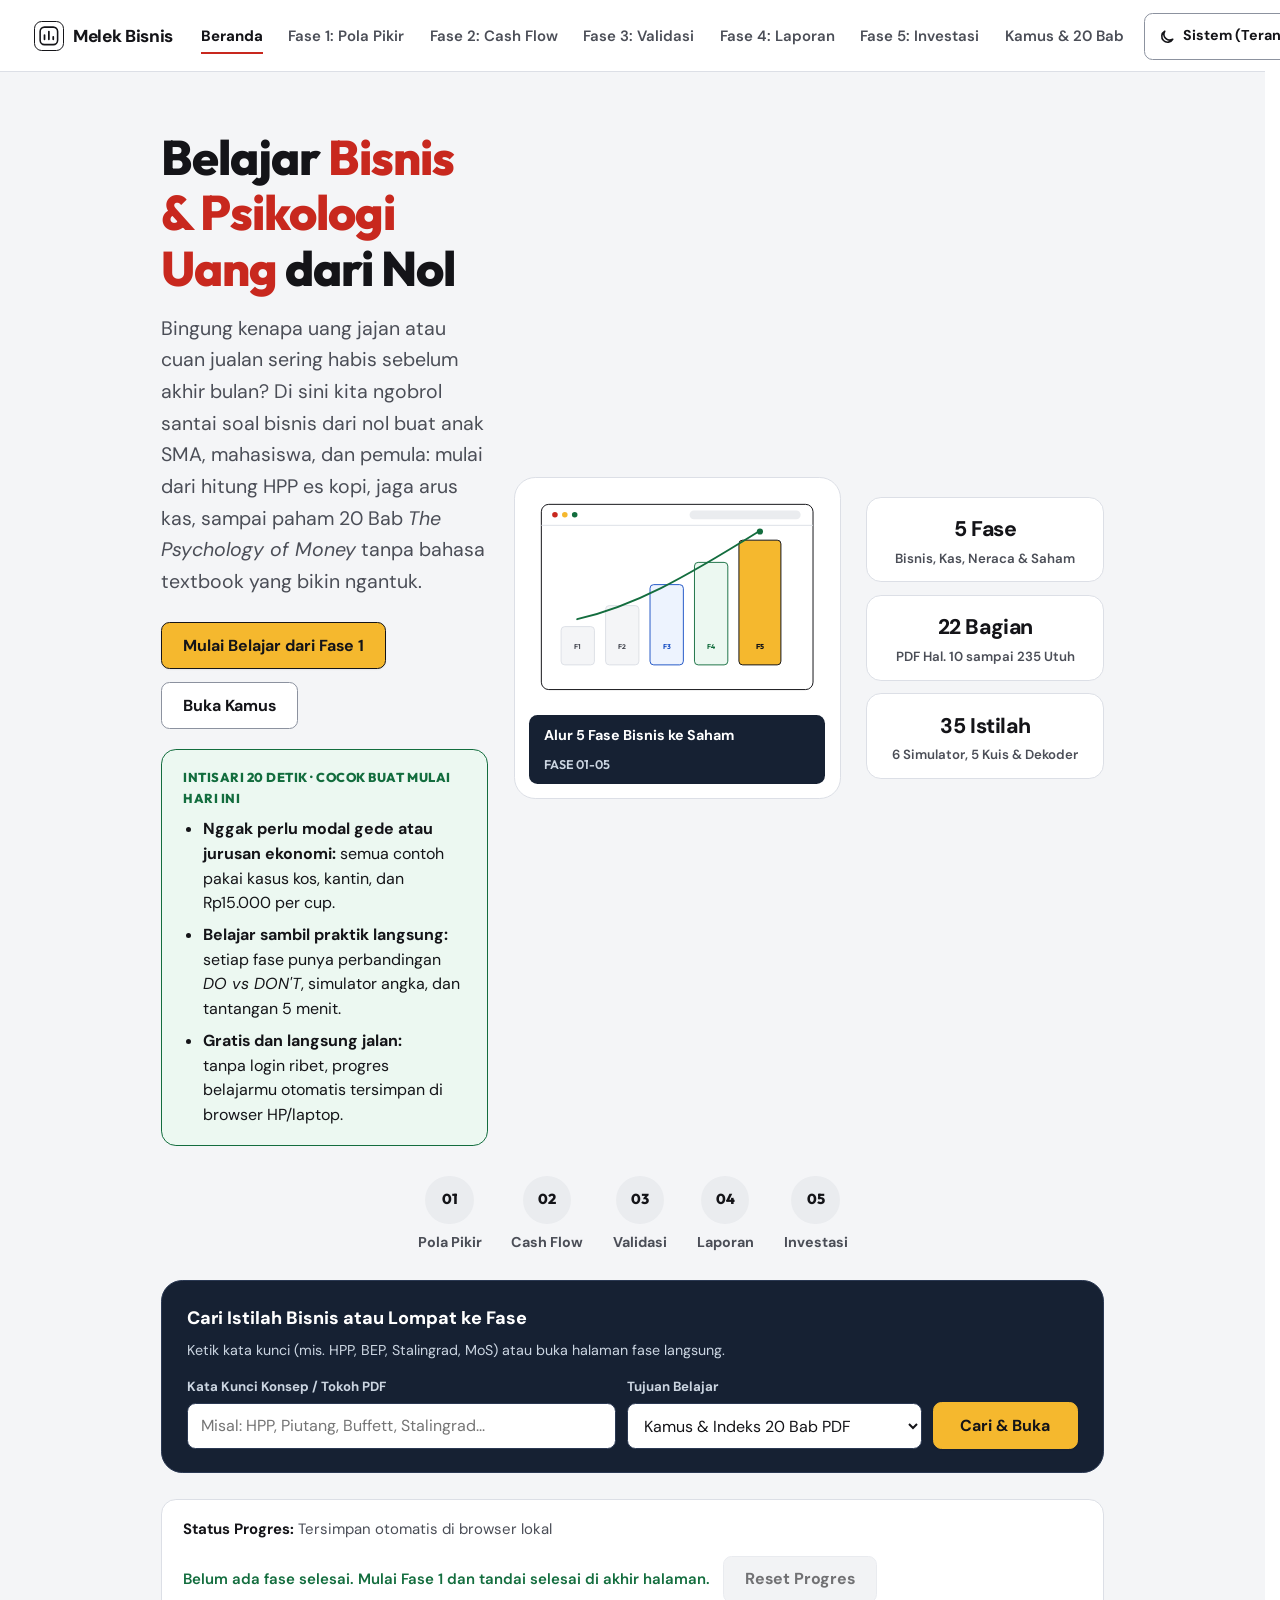
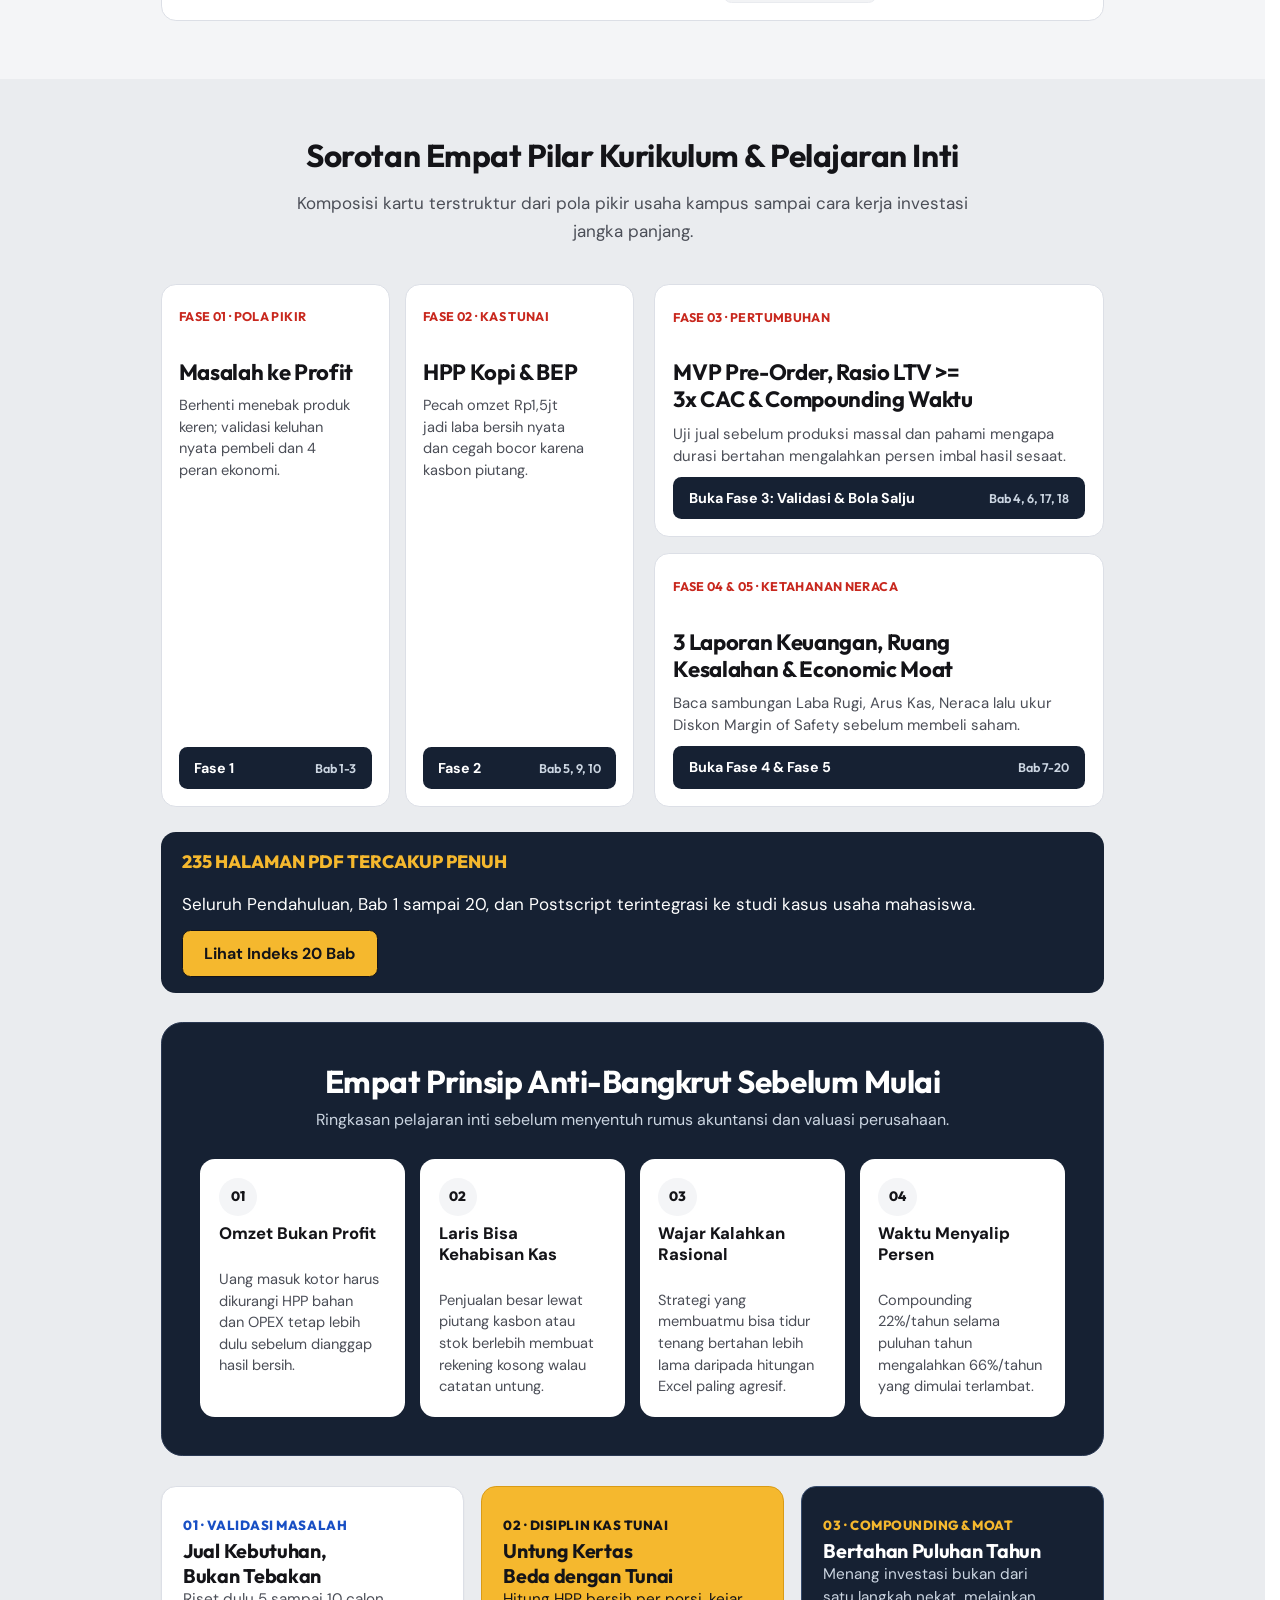
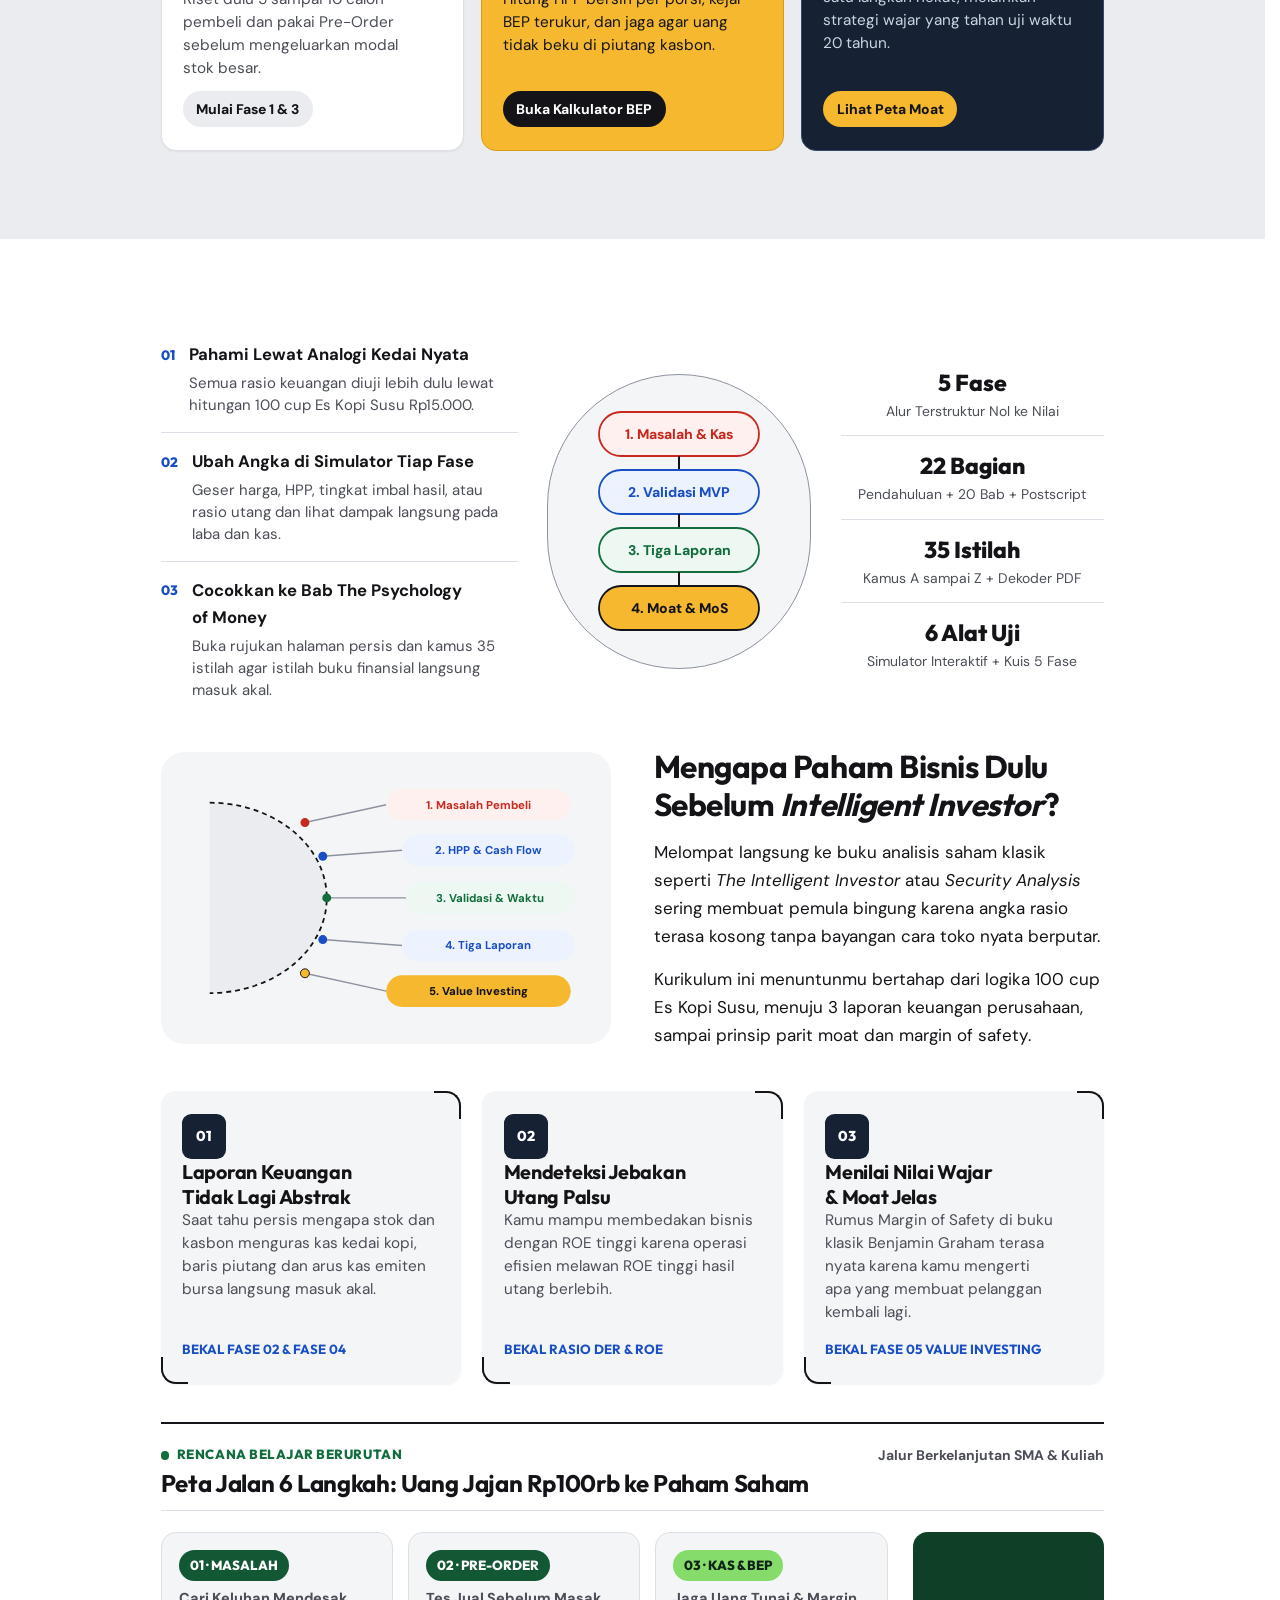
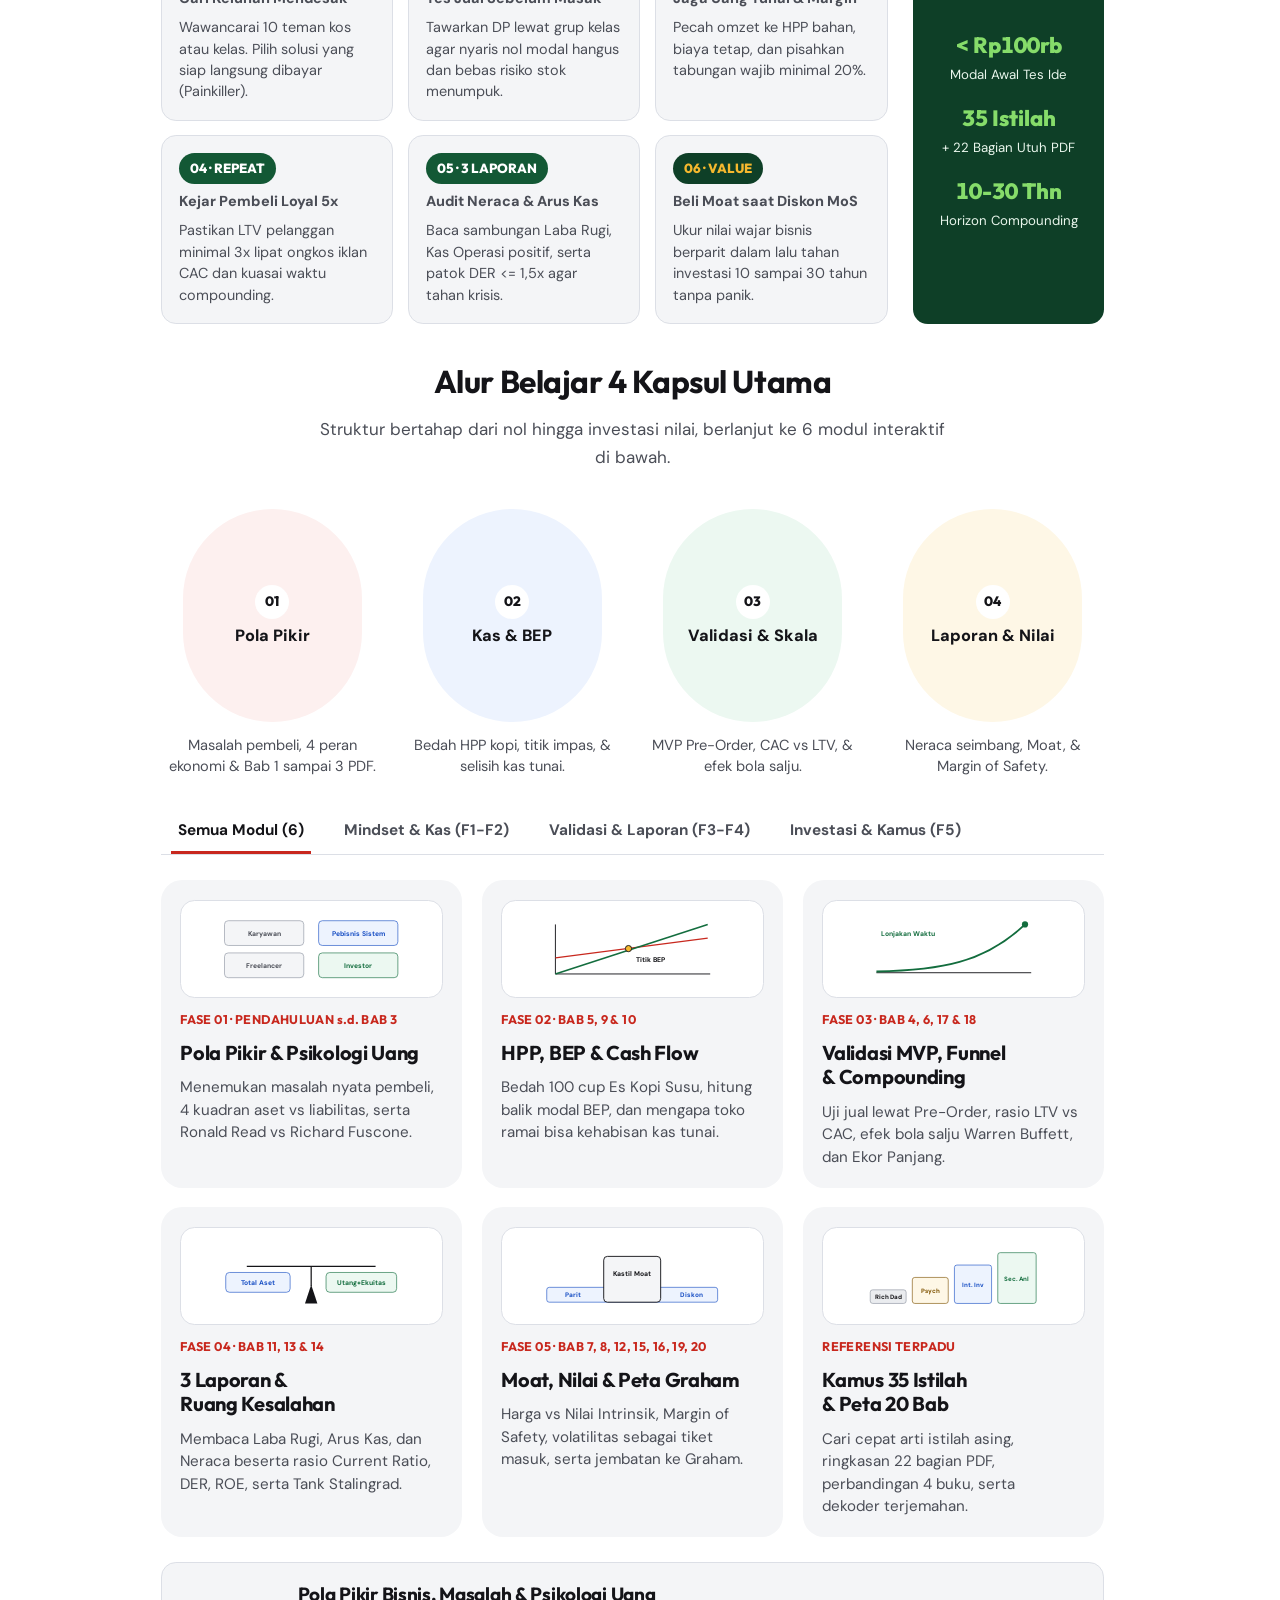
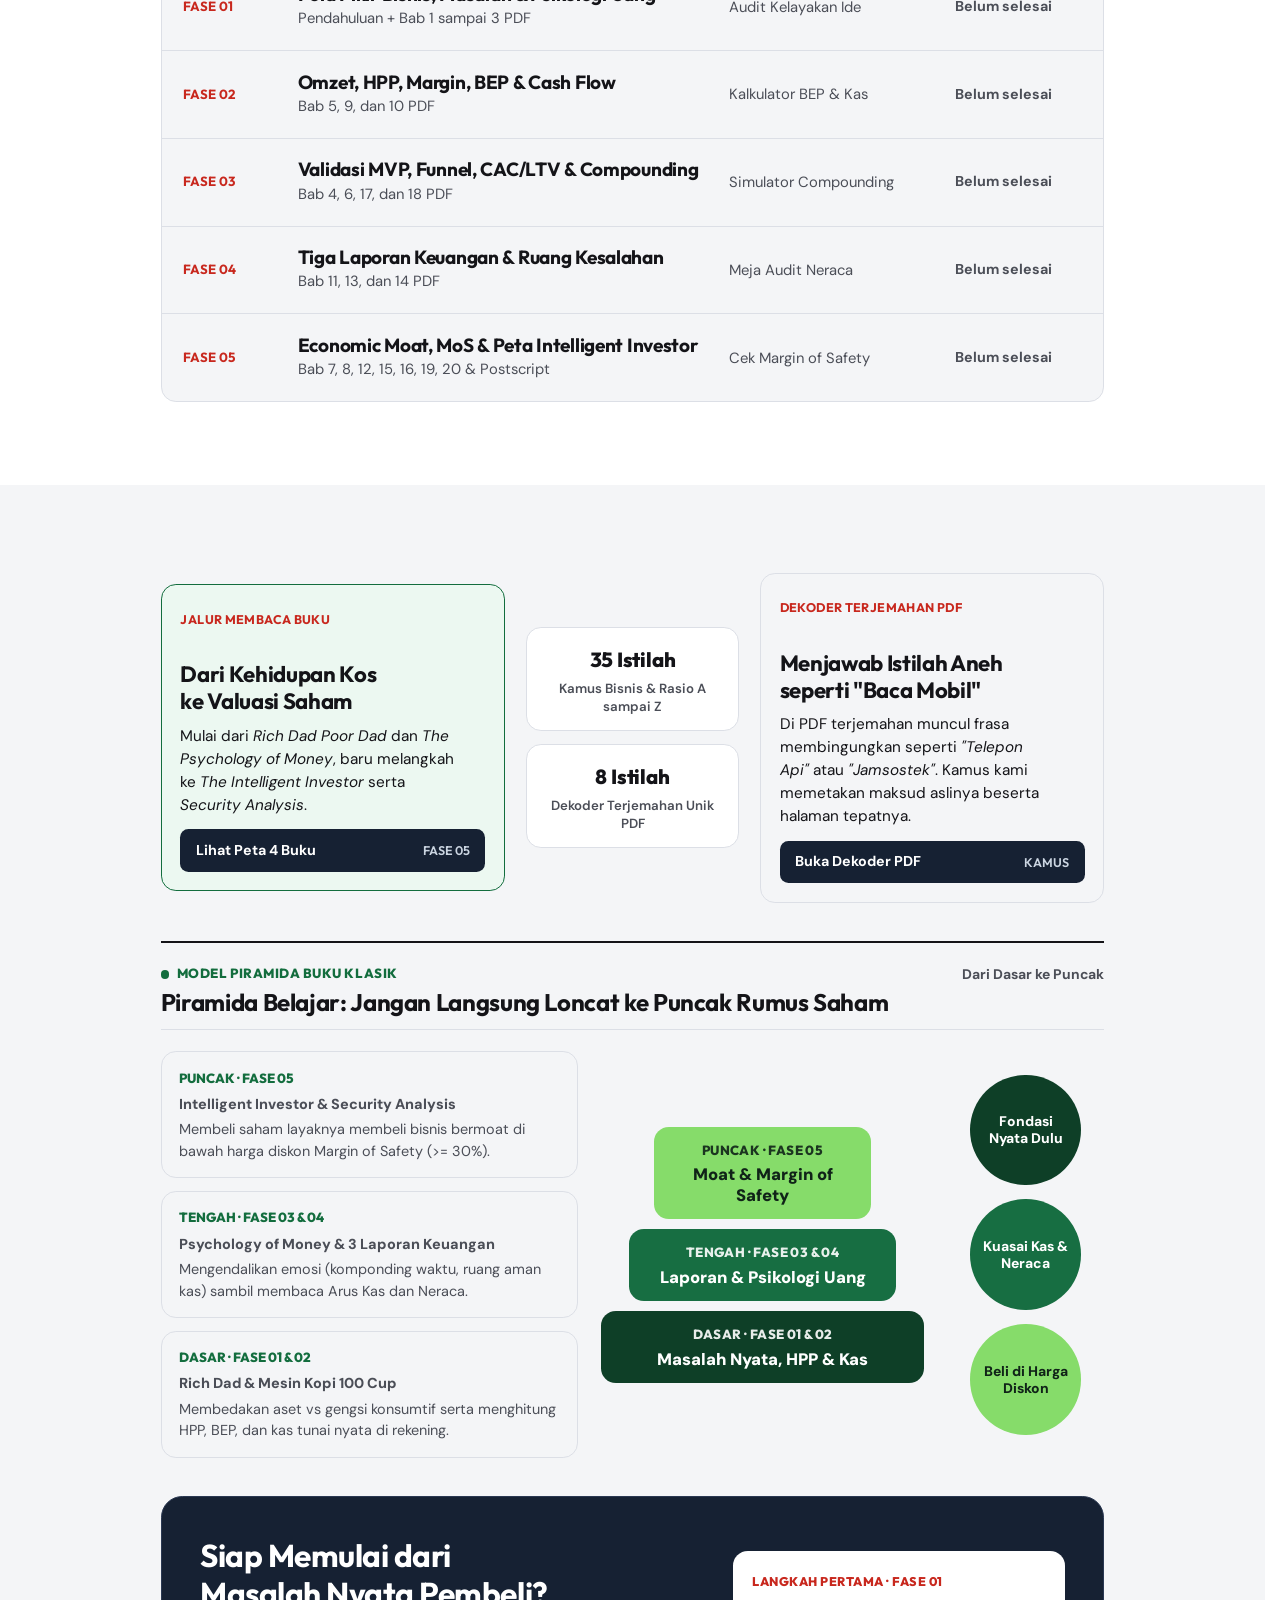
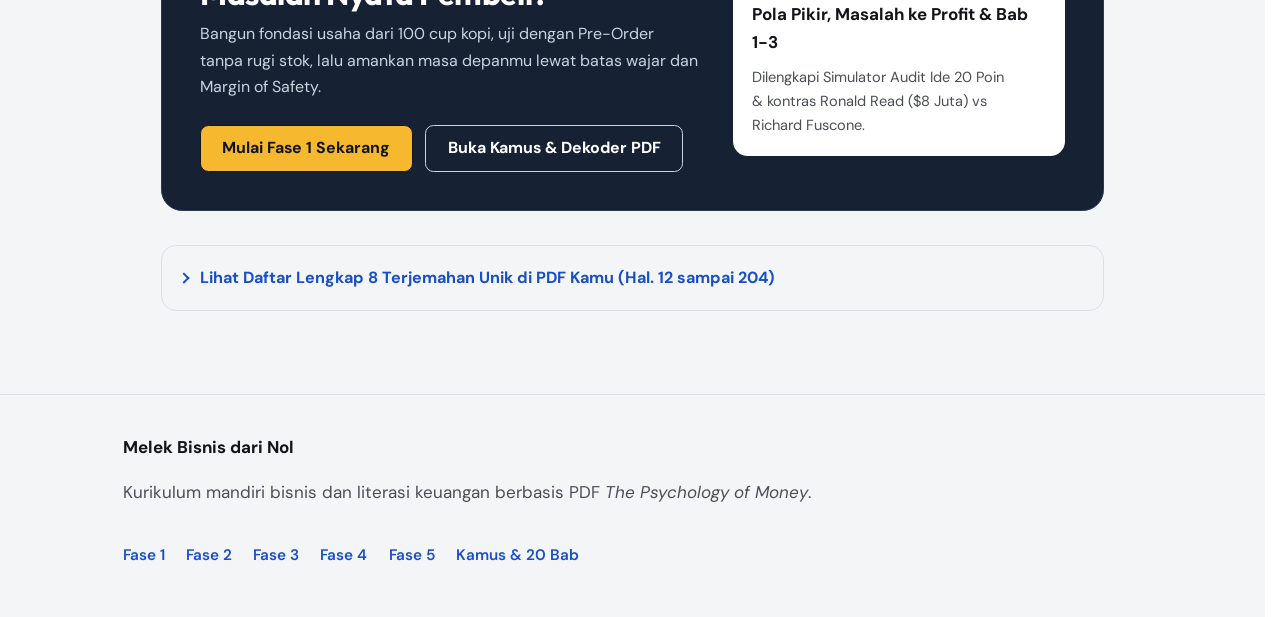
==== commit ac39882d: "Add cozy copy, 20-second TL;DR strips, and 5-minute practical challenges" ====
--- a/index.html
+++ b/index.html
@@ -18,8 +18,8 @@
   <link rel="preconnect" href="https://fonts.googleapis.com">
   <link rel="preconnect" href="https://fonts.gstatic.com" crossorigin>
   <link rel="stylesheet" href="https://fonts.googleapis.com/css2?family=DM+Sans:ital,opsz,wght@0,9..40,400..700;1,9..40,400..700&family=Outfit:wght@600;700;800&display=optional">
-  <link rel="stylesheet" href="styles.css?v=20261128c">
-  <script defer src="app.js?v=20261128c"></script>
+  <link rel="stylesheet" href="styles.css?v=20261128d">
+  <script defer src="app.js?v=20261128d"></script>
   <script type="application/ld+json">
   {
     "@context": "https://schema.org",
@@ -91,12 +91,20 @@
           <div>
             <h1>Belajar <span class="title-accent">Bisnis &amp; Psikologi Uang</span> dari Nol</h1>
             <p class="hero-lead">
-              Panduan santai dari nol buat pelajar SMA, mahasiswa, dan pemula yang baru mulai kenal uang jajan, HPP kedai kopi, arus kas, sampai investasi saham. Lengkap dengan perbandingan visual <strong>DO vs DON'T</strong>, simulator interaktif, serta seluruh kisah nyata 20 Bab <cite>The Psychology of Money</cite> dalam bahasa sehari-hari.
+              Bingung kenapa uang jajan atau cuan jualan sering habis sebelum akhir bulan? Di sini kita ngobrol santai soal bisnis dari nol buat anak SMA, mahasiswa, dan pemula: mulai dari hitung HPP es kopi, jaga arus kas, sampai paham 20 Bab <cite>The Psychology of Money</cite> tanpa bahasa textbook yang bikin ngantuk.
             </p>
             <div class="hero-actions">
               <a class="btn btn-primary" href="fase-1.html">Mulai Belajar dari Fase 1</a>
               <a class="btn btn-secondary" href="kamus-pdf.html">Buka Kamus</a>
             </div>
+            <aside class="tldr-strip" aria-label="Intisari 20 detik kurikulum Melek Bisnis">
+              <span class="tldr-kicker">Intisari 20 Detik · Cocok buat Mulai Hari Ini</span>
+              <ul class="tldr-list">
+                <li><strong>Nggak perlu modal gede atau jurusan ekonomi:</strong> semua contoh pakai kasus kos, kantin, dan Rp15.000 per cup.</li>
+                <li><strong>Belajar sambil praktik langsung:</strong> setiap fase punya perbandingan <em>DO vs DON'T</em>, simulator angka, dan tantangan 5 menit.</li>
+                <li><strong>Gratis dan langsung jalan:</strong> tanpa login ribet, progres belajarmu otomatis tersimpan di browser HP/laptop.</li>
+              </ul>
+            </aside>
           </div>
 
           <figure class="framed-showcase">
--- a/styles.css
+++ b/styles.css
@@ -2675,6 +2675,73 @@
   .quiz-feedback.is-wrong { color: var(--neg); }
 
   .phase-pager { margin-block-start: 2.75rem; padding-block-start: 1.5rem; border-block-start: 1px solid var(--border-subtle); display: flex; flex-wrap: wrap; justify-content: space-between; align-items: center; gap: 1rem; }
+
+  /* Cozy TL;DR Strip & Tantangan Praktis Box */
+  .tldr-strip {
+    margin-block-start: 1.15rem;
+    padding: 1rem 1.25rem;
+    background: var(--pos-soft);
+    border: 1px solid var(--pos);
+    border-radius: var(--radius-md);
+    max-inline-size: var(--measure);
+  }
+  .tldr-kicker {
+    display: block;
+    font-family: var(--font-mono);
+    font-size: 0.76rem;
+    font-weight: 800;
+    color: var(--pos);
+    letter-spacing: 0.04em;
+    text-transform: uppercase;
+    margin-block-end: 0.45rem;
+  }
+  .tldr-list {
+    display: grid;
+    gap: 0.4rem;
+    padding-inline-start: 1.15rem;
+    margin: 0;
+    font-size: 0.94rem;
+    color: var(--text-primary);
+    line-height: 1.55;
+  }
+
+  .challenge-box {
+    margin-block: 2rem 0;
+    padding: clamp(1.15rem, 2.5vw, 1.6rem);
+    background: var(--titanium-tint);
+    border: 1px solid var(--titanium);
+    border-radius: var(--radius-lg);
+  }
+  .challenge-kicker {
+    display: block;
+    font-family: var(--font-mono);
+    font-size: 0.76rem;
+    font-weight: 800;
+    color: var(--titanium);
+    letter-spacing: 0.04em;
+    text-transform: uppercase;
+    margin-block-end: 0.35rem;
+  }
+  .challenge-box h3 {
+    margin: 0 0 0.4rem;
+    font-size: 1.2rem;
+  }
+  .challenge-lead {
+    font-size: 0.94rem;
+    color: var(--text-secondary);
+    margin-block-end: 0.85rem;
+    max-inline-size: var(--measure);
+  }
+  .challenge-steps {
+    display: grid;
+    gap: 0.55rem;
+    padding-inline-start: 1.25rem;
+    margin: 0;
+    font-size: 0.94rem;
+    color: var(--text-primary);
+    line-height: 1.55;
+    max-inline-size: var(--measure);
+  }
   .term-list { display: grid; gap: 0.85rem; margin-block: 1.25rem; }
   .term-entry { background: var(--bg-surface); border: 1px solid var(--border-subtle); border-radius: var(--radius-md); padding: 1.1rem 1.25rem; }
   .term-entry p { max-inline-size: var(--measure); }
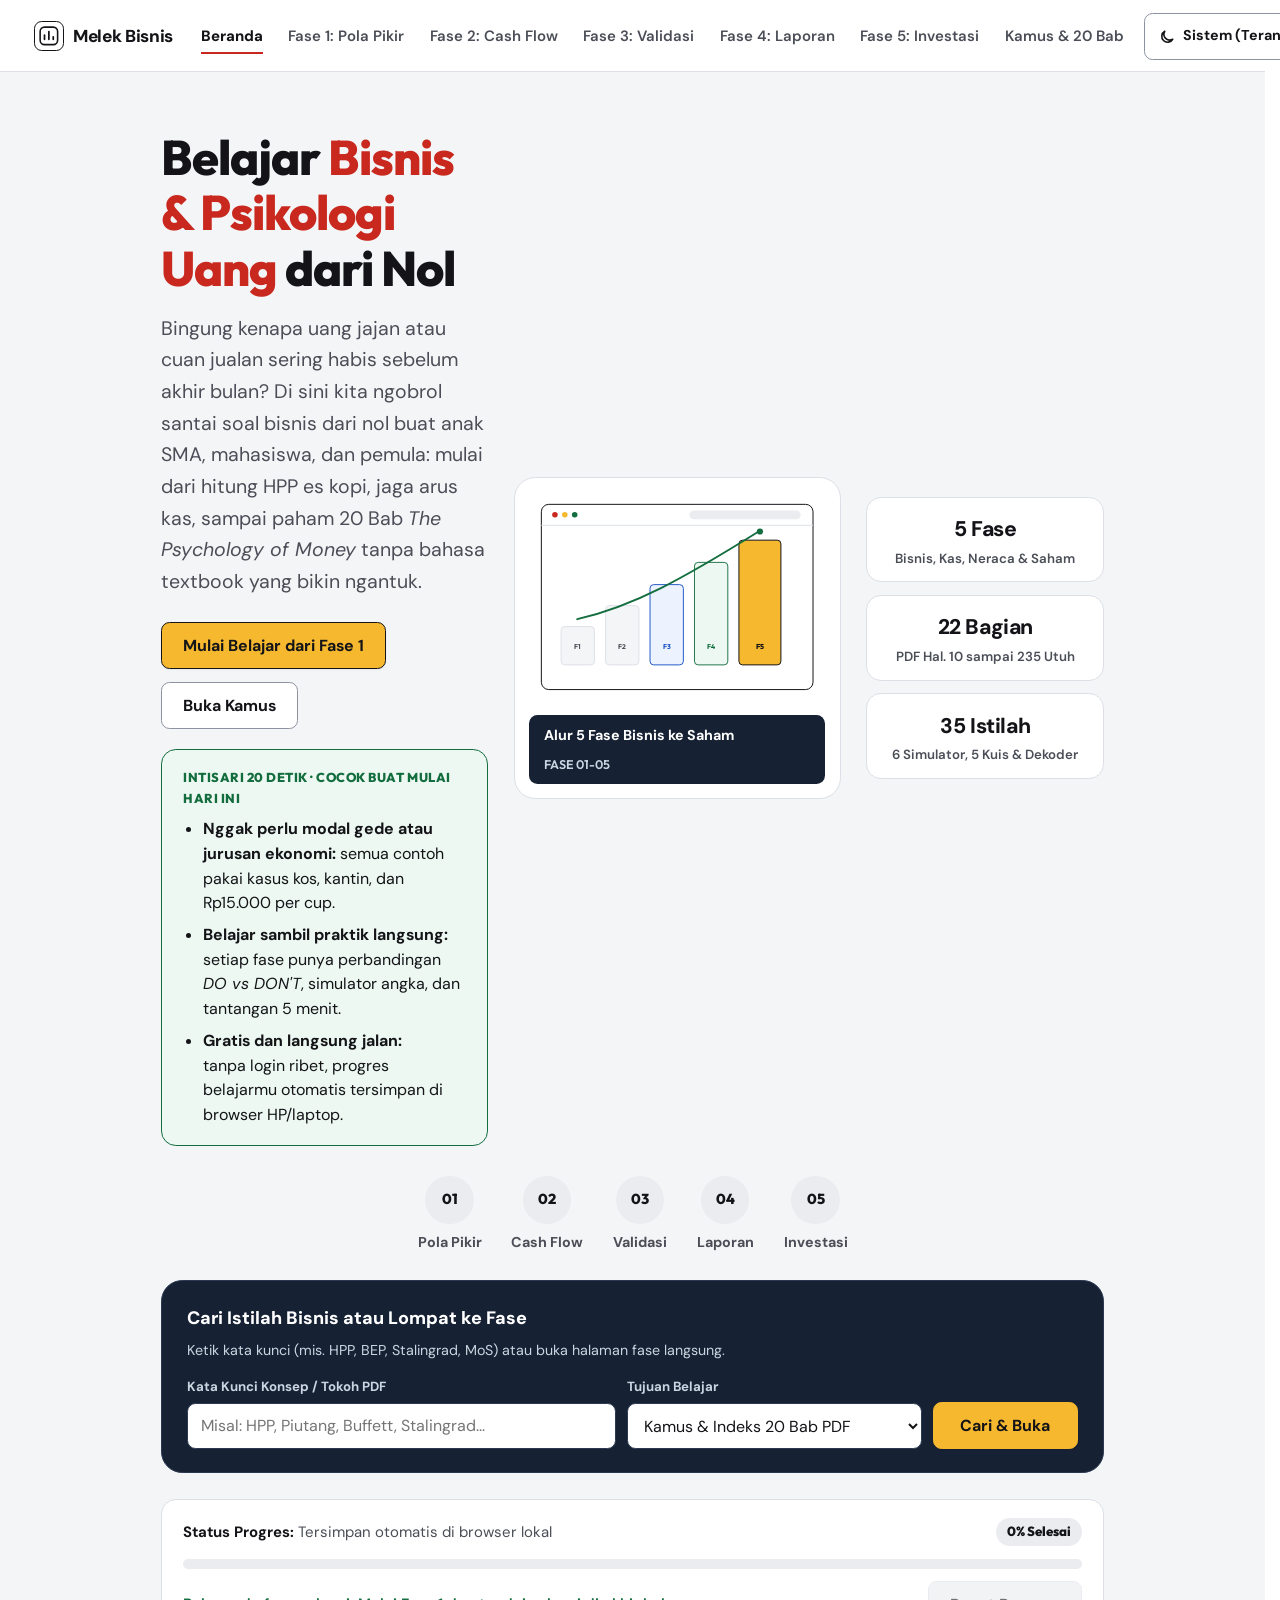
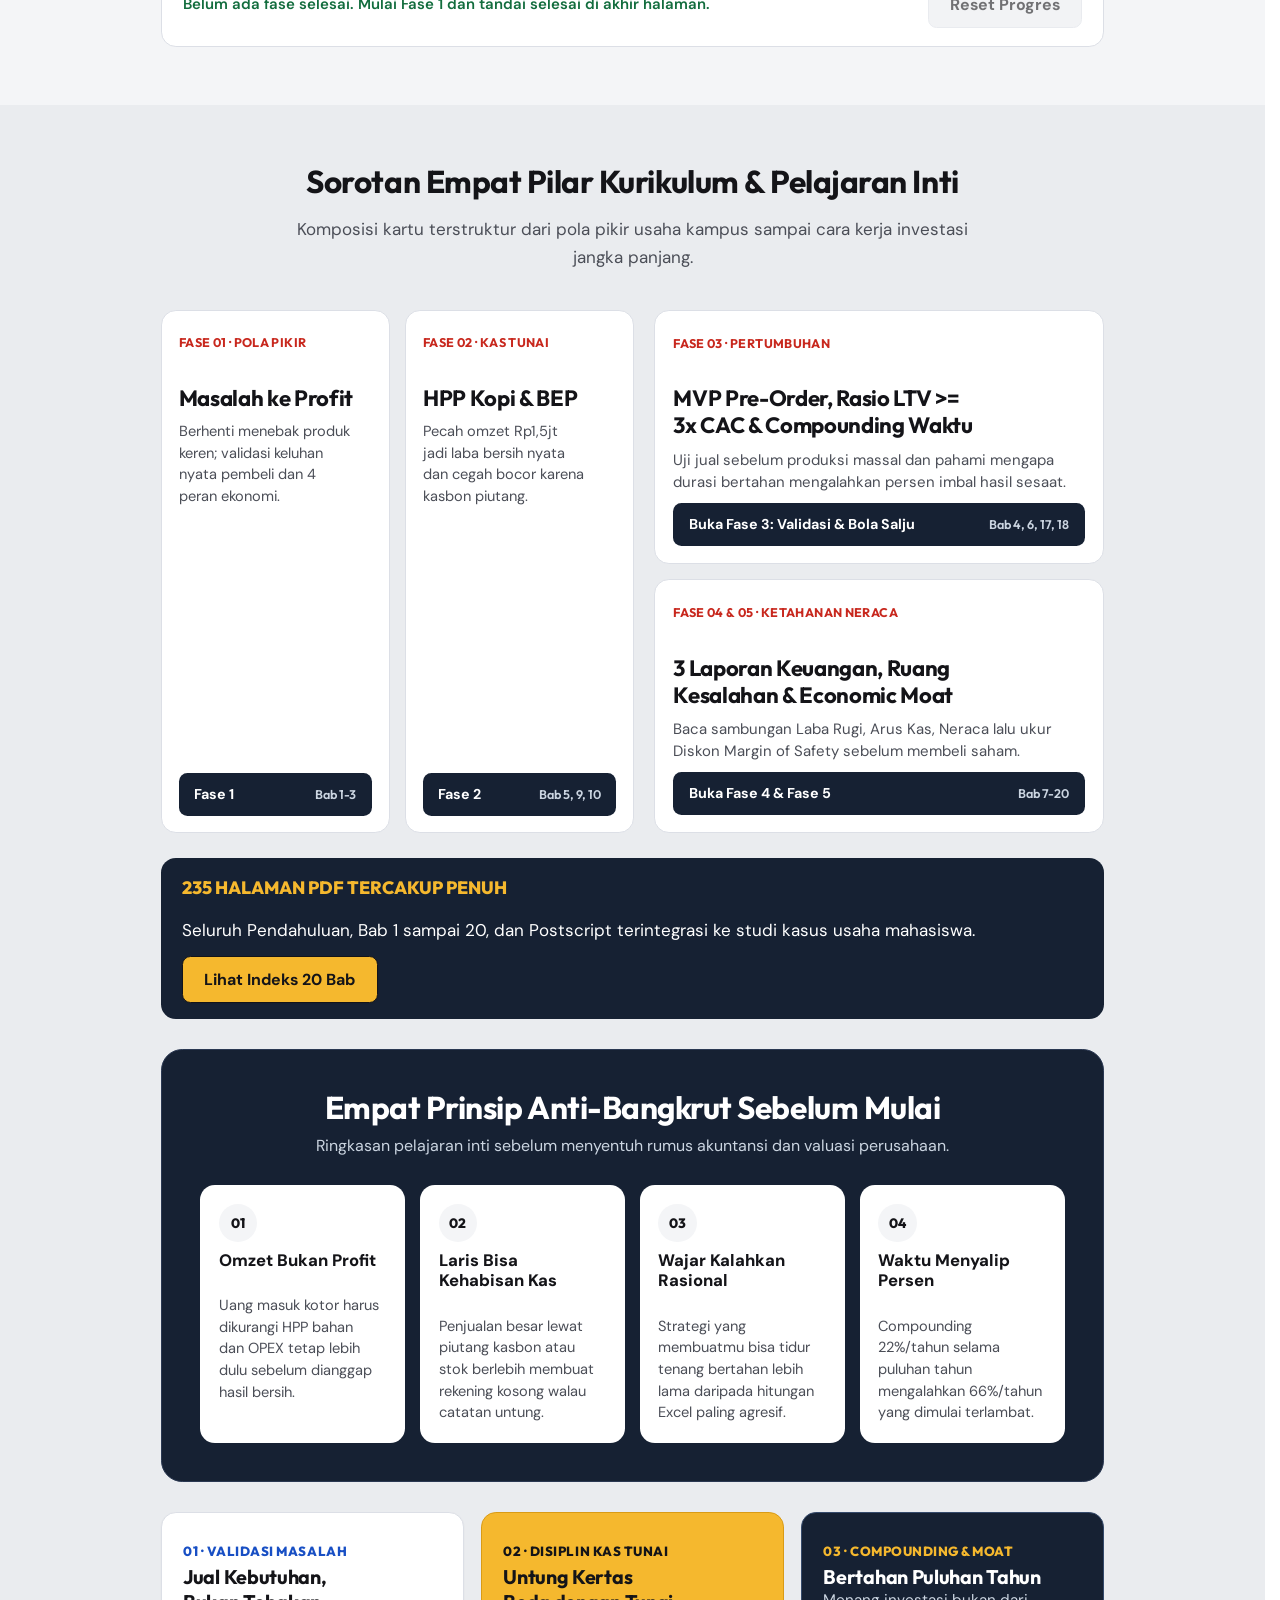
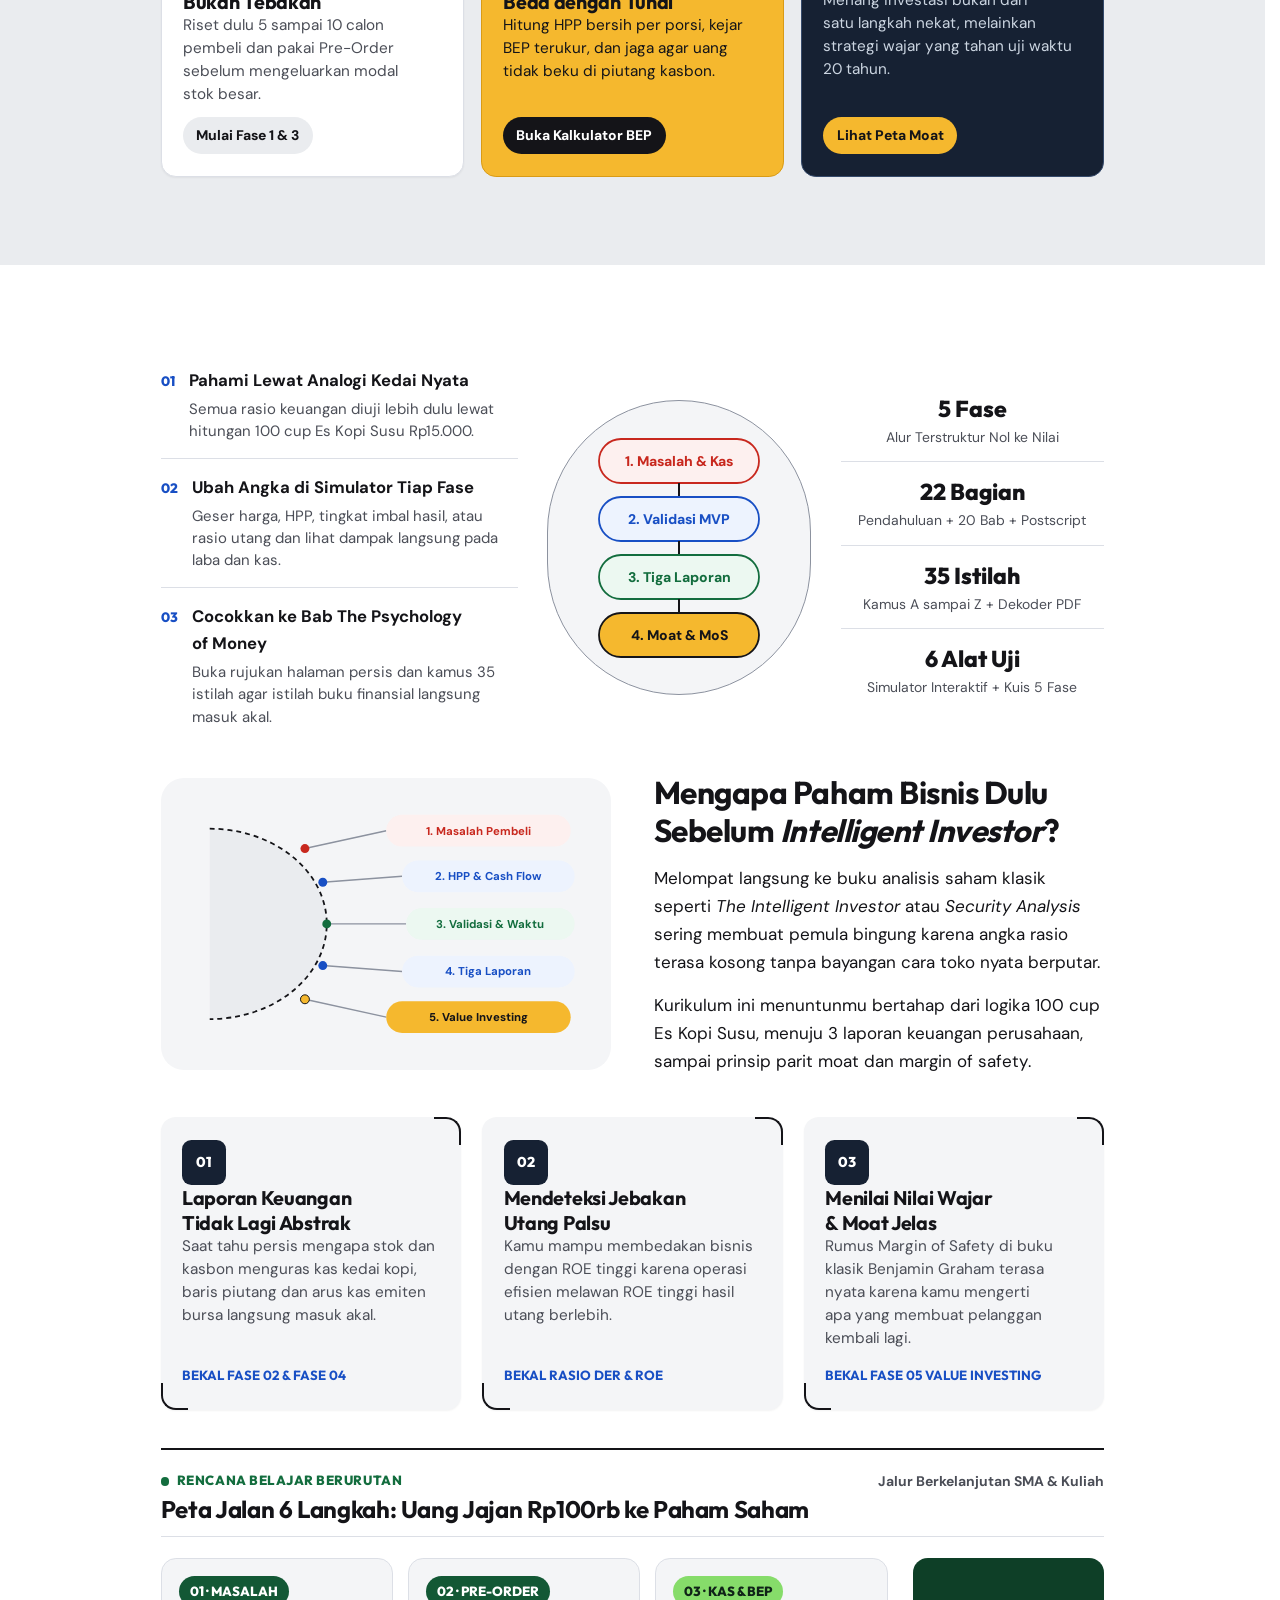
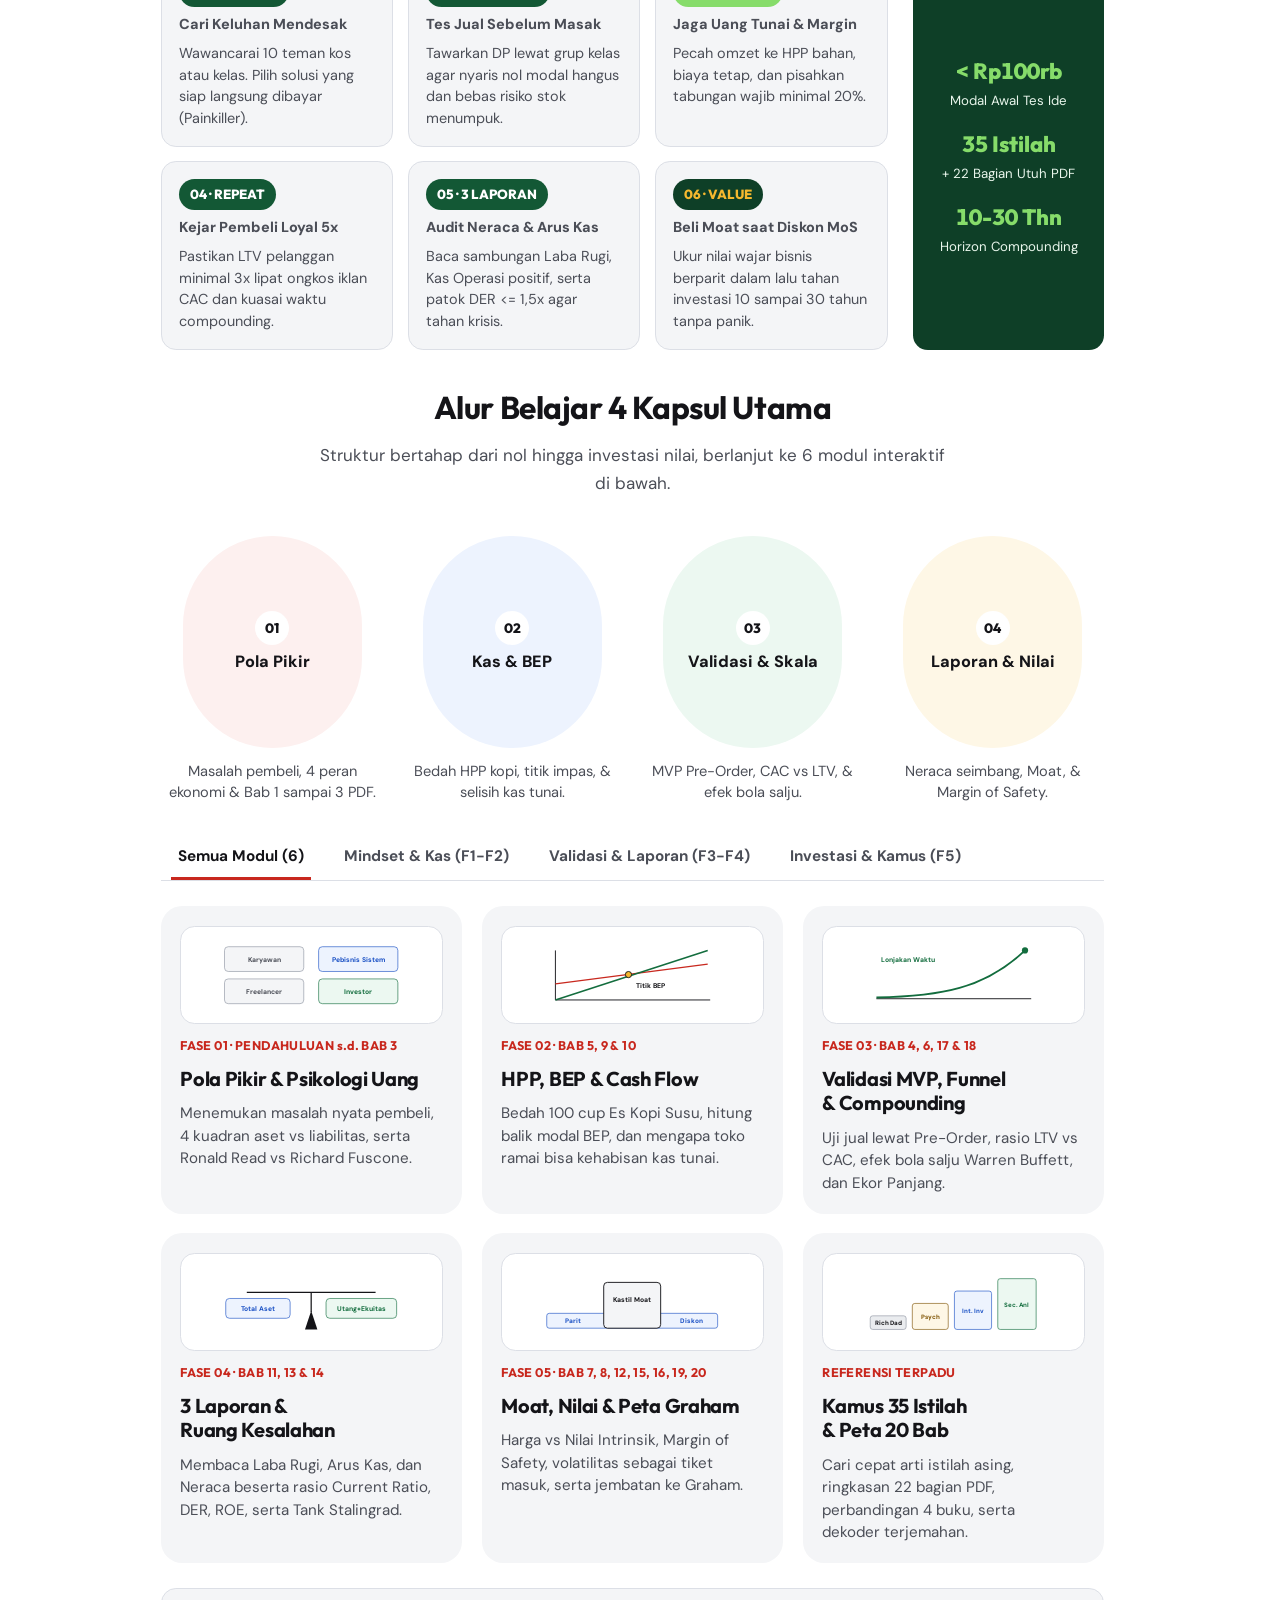
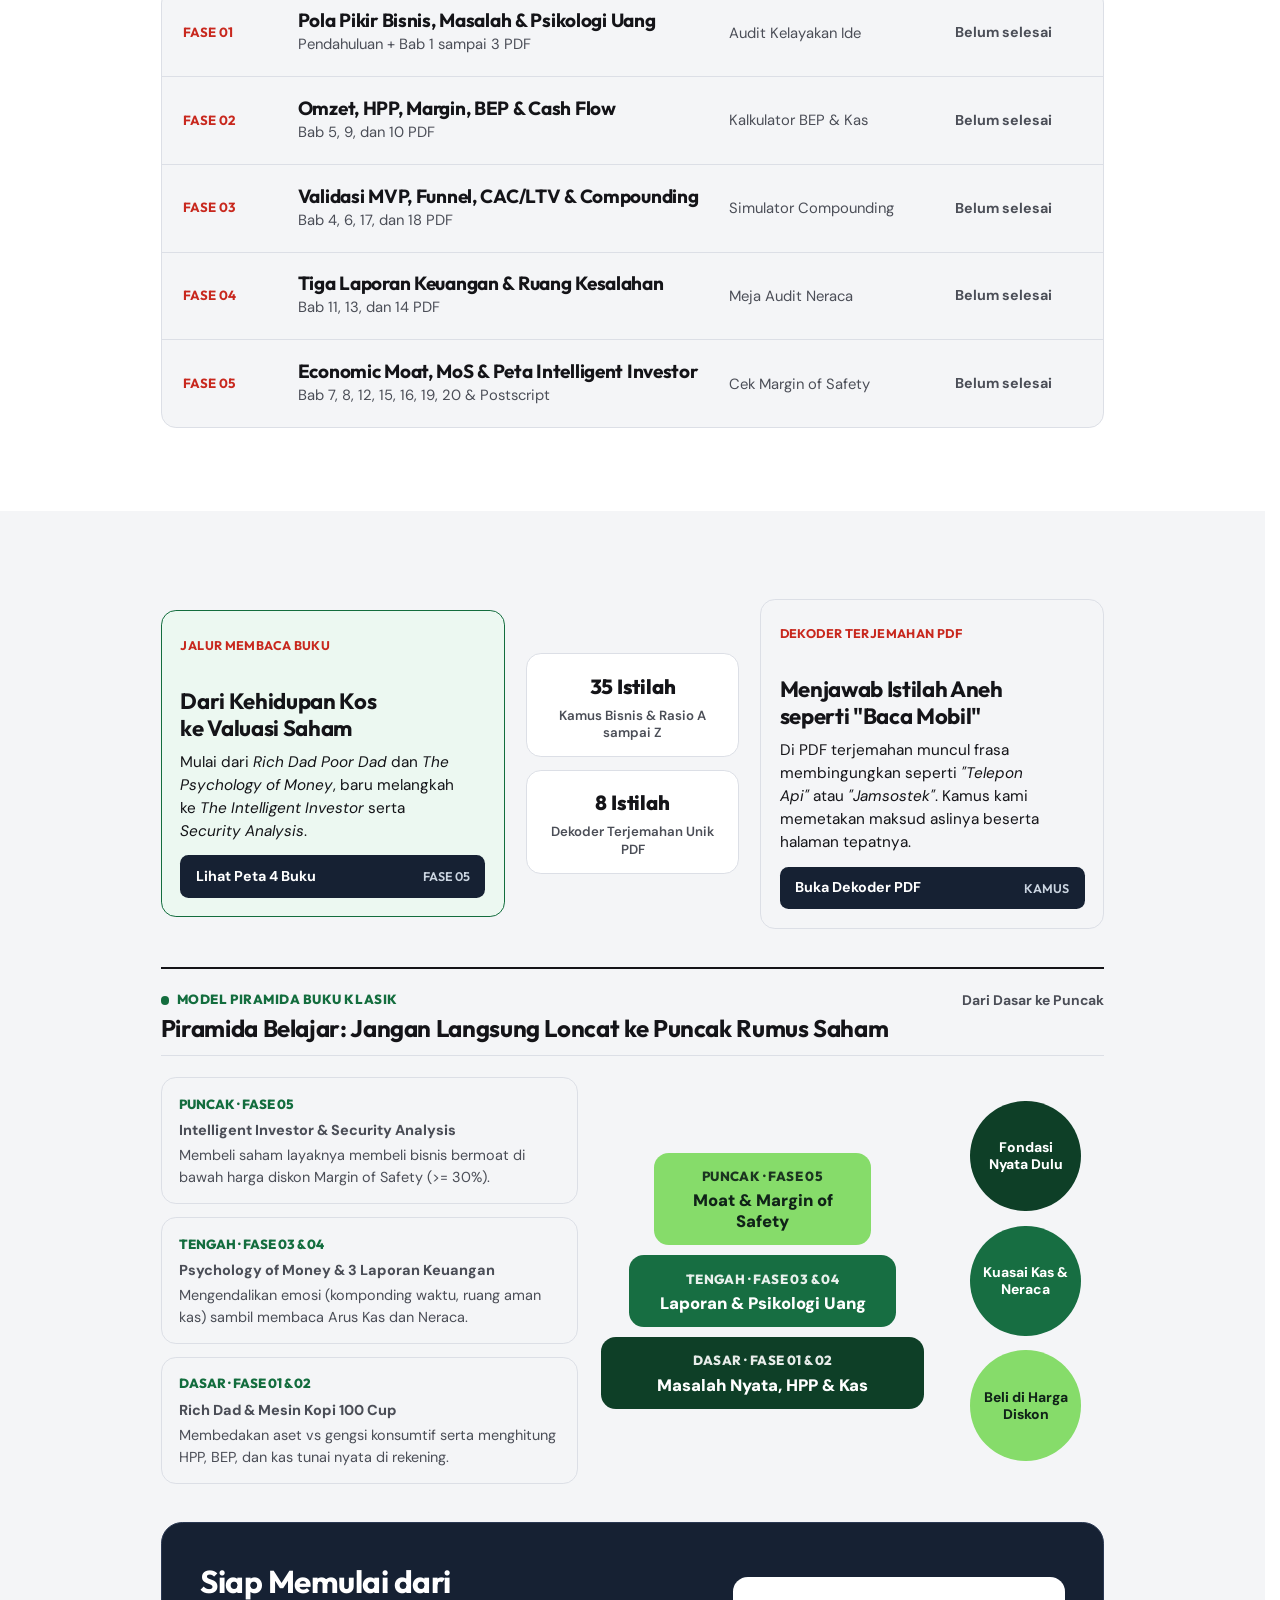
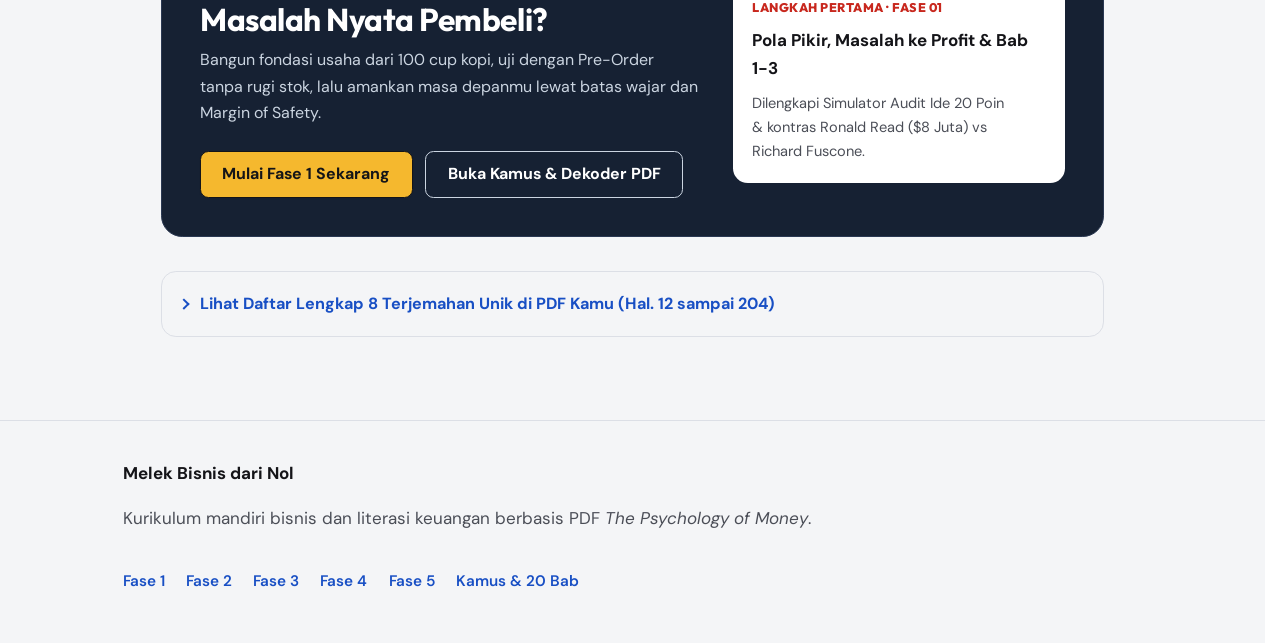
==== commit fa39d7c1: "Enhance Beranda phase progress meter and quiz micro-interactions" ====
--- a/index.html
+++ b/index.html
@@ -18,8 +18,8 @@
   <link rel="preconnect" href="https://fonts.googleapis.com">
   <link rel="preconnect" href="https://fonts.gstatic.com" crossorigin>
   <link rel="stylesheet" href="https://fonts.googleapis.com/css2?family=DM+Sans:ital,opsz,wght@0,9..40,400..700;1,9..40,400..700&family=Outfit:wght@600;700;800&display=optional">
-  <link rel="stylesheet" href="styles.css?v=20261128d">
-  <script defer src="app.js?v=20261128d"></script>
+  <link rel="stylesheet" href="styles.css?v=20261128e">
+  <script defer src="app.js?v=20261128e"></script>
   <script type="application/ld+json">
   {
     "@context": "https://schema.org",
@@ -155,11 +155,11 @@
         </div>
 
         <div class="bead-rail" aria-label="Lompat cepat 5 fase">
-          <a class="bead-step" href="fase-1.html"><span class="bead-dot">01</span><span>Pola Pikir</span></a>
-          <a class="bead-step" href="fase-2.html"><span class="bead-dot">02</span><span>Cash Flow</span></a>
-          <a class="bead-step" href="fase-3.html"><span class="bead-dot">03</span><span>Validasi</span></a>
-          <a class="bead-step" href="fase-4.html"><span class="bead-dot">04</span><span>Laporan</span></a>
-          <a class="bead-step" href="fase-5.html"><span class="bead-dot">05</span><span>Investasi</span></a>
+          <a class="bead-step" href="fase-1.html" data-phase-bead="fase-1"><span class="bead-dot">01</span><span>Pola Pikir</span></a>
+          <a class="bead-step" href="fase-2.html" data-phase-bead="fase-2"><span class="bead-dot">02</span><span>Cash Flow</span></a>
+          <a class="bead-step" href="fase-3.html" data-phase-bead="fase-3"><span class="bead-dot">03</span><span>Validasi</span></a>
+          <a class="bead-step" href="fase-4.html" data-phase-bead="fase-4"><span class="bead-dot">04</span><span>Laporan</span></a>
+          <a class="bead-step" href="fase-5.html" data-phase-bead="fase-5"><span class="bead-dot">05</span><span>Investasi</span></a>
         </div>
 
         <div class="finder-strip" aria-label="Pencari cepat istilah bisnis dan fase">
@@ -190,6 +190,10 @@
         <div class="proof-strip" style="margin-block: 1.15rem 0;" aria-label="Ringkasan materi dan progres belajar">
           <div class="proof-stats">
             <span><strong>Status Progres:</strong> Tersimpan otomatis di browser lokal</span>
+            <span class="proof-percent-pill" id="progress-percent">0% Selesai</span>
+          </div>
+          <div class="progress-meter" role="progressbar" aria-label="Progres penyelesaian 5 fase" aria-valuemin="0" aria-valuemax="5" aria-valuenow="0">
+            <div class="progress-meter-fill" id="progress-meter-fill"></div>
           </div>
           <div class="proof-progress">
             <p id="progress-summary">Belum ada fase selesai. Mulai Fase 1 dan tandai selesai di akhir halaman.</p>
--- a/styles.css
+++ b/styles.css
@@ -878,14 +878,18 @@
     color: var(--cta-ink);
     transform: translateY(-2px);
   }
+  .bead-step.is-done { color: var(--pos); }
+  .bead-step.is-done .bead-dot {
+    background: var(--pos);
+    color: var(--bg-page);
+    box-shadow: 0 0 0 4px var(--pos-soft);
+  }
 
   .proof-strip {
-    display: flex;
-    flex-wrap: wrap;
-    align-items: center;
-    justify-content: space-between;
-    gap: 0.85rem 1.5rem;
-    padding: 1rem 1.25rem;
+    display: grid;
+    grid-template-columns: minmax(0, 1fr);
+    gap: 0.75rem;
+    padding: 1.05rem 1.25rem;
     margin-block-end: clamp(2rem, 3.5vw, 3rem);
     background: var(--bg-page);
     border: 1px solid var(--border-subtle);
@@ -893,9 +897,36 @@
     font-size: 0.88rem;
   }
 
-  .proof-stats { display: flex; flex-wrap: wrap; gap: 0.5rem 1.25rem; color: var(--text-secondary); }
+  .proof-stats { display: flex; flex-wrap: wrap; align-items: center; justify-content: space-between; gap: 0.5rem 1.25rem; color: var(--text-secondary); }
   .proof-stats strong { color: var(--text-primary); }
-  .proof-progress { display: flex; flex-wrap: wrap; align-items: center; gap: 0.75rem; }
+  .proof-percent-pill {
+    font-family: var(--font-mono);
+    font-size: 0.78rem;
+    font-weight: 800;
+    padding: 0.2rem 0.65rem;
+    border-radius: 999px;
+    background: var(--bg-subtle);
+    color: var(--text-primary);
+  }
+  .proof-percent-pill.is-active {
+    background: var(--pos-soft);
+    color: var(--pos);
+  }
+  .progress-meter {
+    inline-size: 100%;
+    block-size: 0.55rem;
+    background: var(--bg-subtle);
+    border-radius: 999px;
+    overflow: hidden;
+  }
+  .progress-meter-fill {
+    inline-size: 0%;
+    block-size: 100%;
+    background: var(--pos);
+    border-radius: 999px;
+    transition: inline-size 0.35s cubic-bezier(0.22, 1, 0.36, 1);
+  }
+  .proof-progress { display: flex; flex-wrap: wrap; align-items: center; justify-content: space-between; gap: 0.75rem; }
   .proof-progress p { margin: 0; font-weight: 600; color: var(--pos); min-block-size: 1.5rem; }
 
   /* 3-Column Hero Showcase + Stacked KPI Rail (Ref: Clinic / Health Structure) */
@@ -2568,8 +2599,8 @@
   .syllabus-row h3 a { text-decoration: none; color: var(--text-primary); }
   .syllabus-row h3 a:hover { color: var(--accent); text-decoration: underline; }
   .syllabus-meta { font-size: 0.87rem; color: var(--text-secondary); }
-  .syllabus-status { font-size: 0.84rem; font-weight: 700; color: var(--text-secondary); }
-  .syllabus-status.is-done { color: var(--pos); }
+  .syllabus-status { font-size: 0.84rem; font-weight: 700; color: var(--text-secondary); justify-self: start; }
+  .syllabus-status.is-done { color: var(--pos); background: var(--pos-soft); padding: 0.25rem 0.65rem; border-radius: 999px; }
 
   /* Workbenches, Tables, Search, Quiz */
   .workbench { background: var(--bg-surface); border: 1px solid var(--border-subtle); border-radius: var(--radius-lg); padding: clamp(1.15rem, 2.5vw, 1.75rem); margin-block: 1.75rem; }
@@ -2668,11 +2699,35 @@
   .quiz-item p { max-inline-size: var(--measure); }
   .quiz-item:last-of-type { border-block-end: 0; }
   .quiz-options { display: grid; gap: 0.5rem; margin-block-start: 0.75rem; }
-  .quiz-option { display: flex; align-items: flex-start; gap: 0.6rem; min-block-size: 2.75rem; padding: 0.65rem 0.85rem; border: 1px solid var(--border-subtle); border-radius: var(--radius-sm); background: var(--bg-page); font-size: 0.93rem; }
+  .quiz-option {
+    display: flex; align-items: flex-start; gap: 0.6rem; min-block-size: 2.75rem; padding: 0.65rem 0.85rem;
+    border: 1px solid var(--border-subtle); border-radius: var(--radius-sm); background: var(--bg-page); font-size: 0.93rem;
+    cursor: pointer;
+    transition: transform 0.14s ease, border-color 0.14s ease, background-color 0.14s ease;
+  }
+  .quiz-option:hover { transform: translateY(-1px); border-color: var(--border-control); }
   .quiz-option:has(input:checked) { border-color: var(--accent); background: var(--accent-soft); }
+  .quiz-option.is-correct { border-color: var(--pos); background: var(--pos-soft); }
+  .quiz-option.is-wrong { border-color: var(--neg); background: var(--neg-soft); }
   .quiz-feedback { margin-block-start: 0.65rem; font-size: 0.9rem; font-weight: 700; }
-  .quiz-feedback.is-right { color: var(--pos); }
-  .quiz-feedback.is-wrong { color: var(--neg); }
+  .quiz-feedback.is-right { color: var(--pos); animation: quizPop 0.24s ease-out; }
+  .quiz-feedback.is-wrong { color: var(--neg); animation: quizPop 0.24s ease-out; }
+  .status-banner.is-celebrate { animation: quizCelebrate 0.4s ease-out; }
+  .btn.is-pulse-ready { box-shadow: 0 0 0 3px var(--pos-soft); border-color: var(--pos); }
+
+  @keyframes quizPop {
+    from { opacity: 0; transform: translateY(4px); }
+    to { opacity: 1; transform: translateY(0); }
+  }
+  @keyframes quizCelebrate {
+    0% { transform: scale(0.98); }
+    55% { transform: scale(1.015); }
+    100% { transform: scale(1); }
+  }
+  @media (prefers-reduced-motion: reduce) {
+    .progress-meter-fill, .quiz-option { transition: none; }
+    .quiz-feedback.is-right, .quiz-feedback.is-wrong, .status-banner.is-celebrate { animation: none; }
+  }
 
   .phase-pager { margin-block-start: 2.75rem; padding-block-start: 1.5rem; border-block-start: 1px solid var(--border-subtle); display: flex; flex-wrap: wrap; justify-content: space-between; align-items: center; gap: 1rem; }
 
